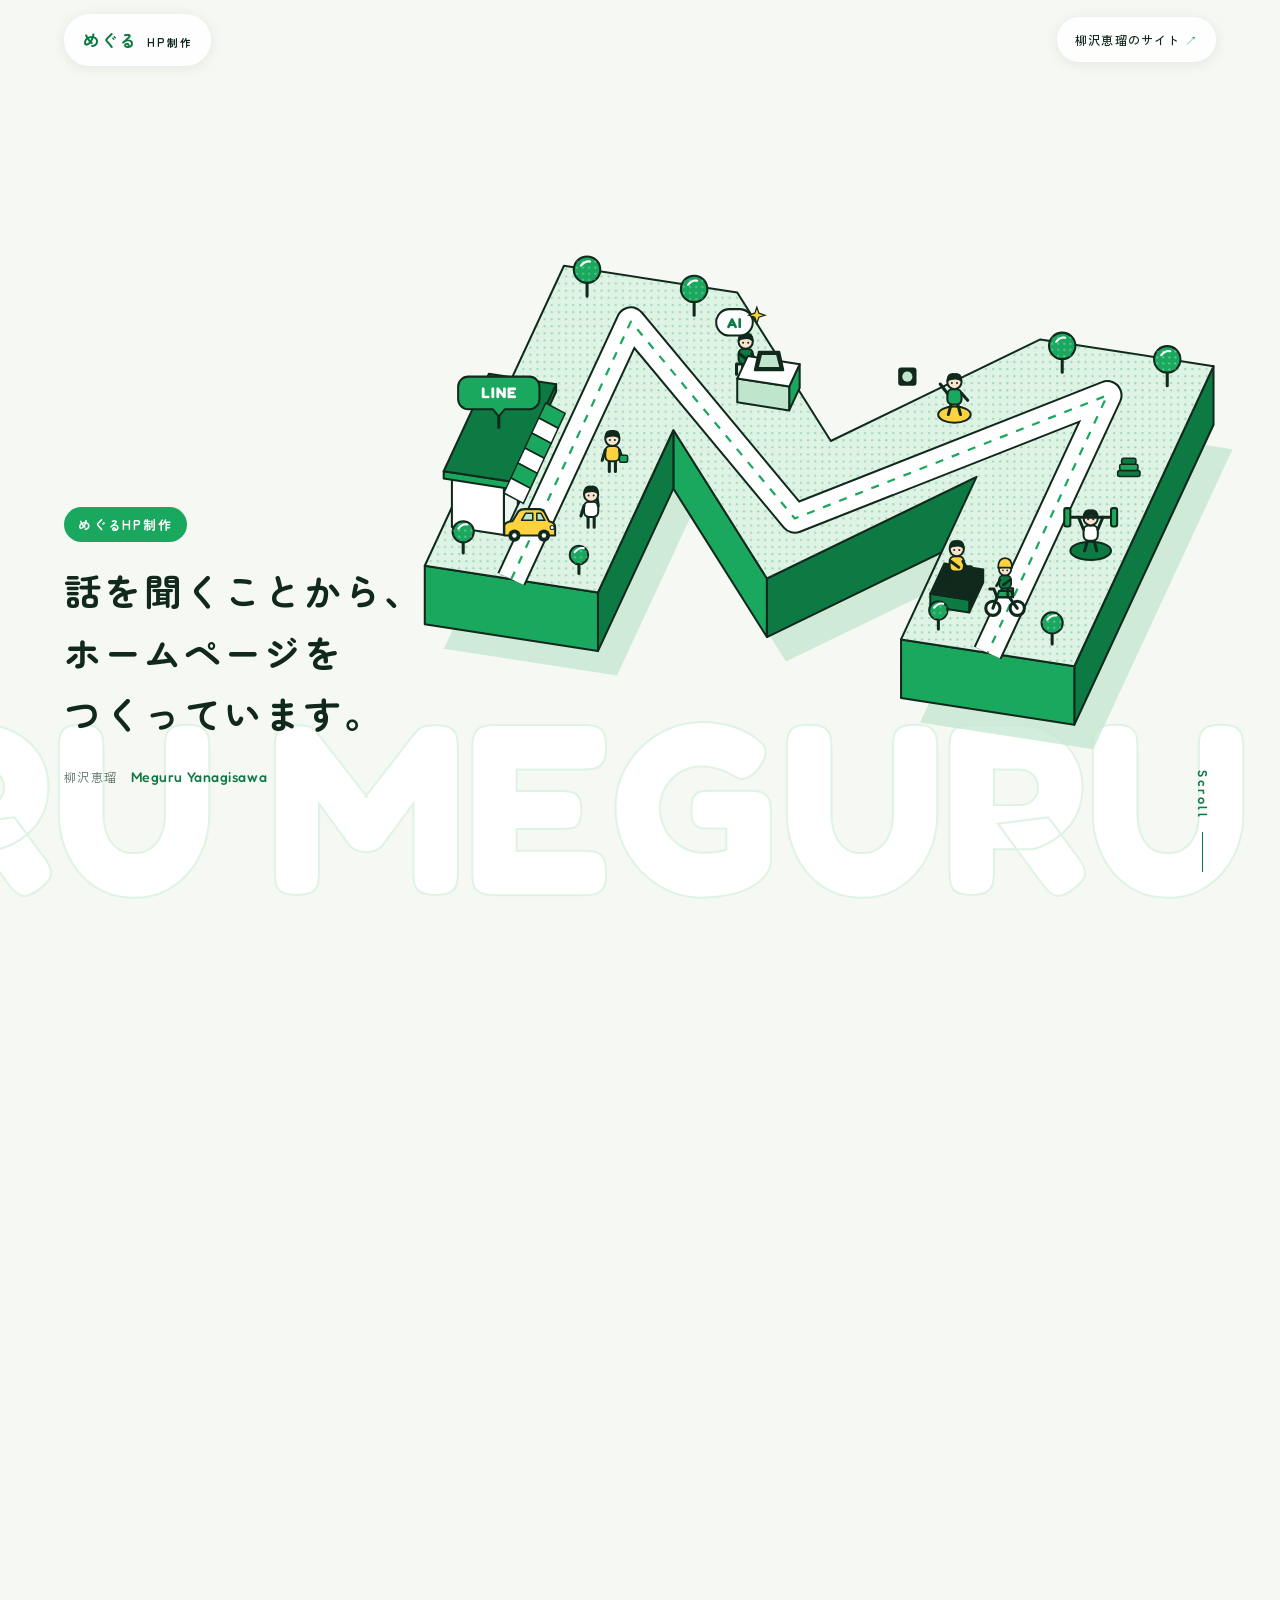
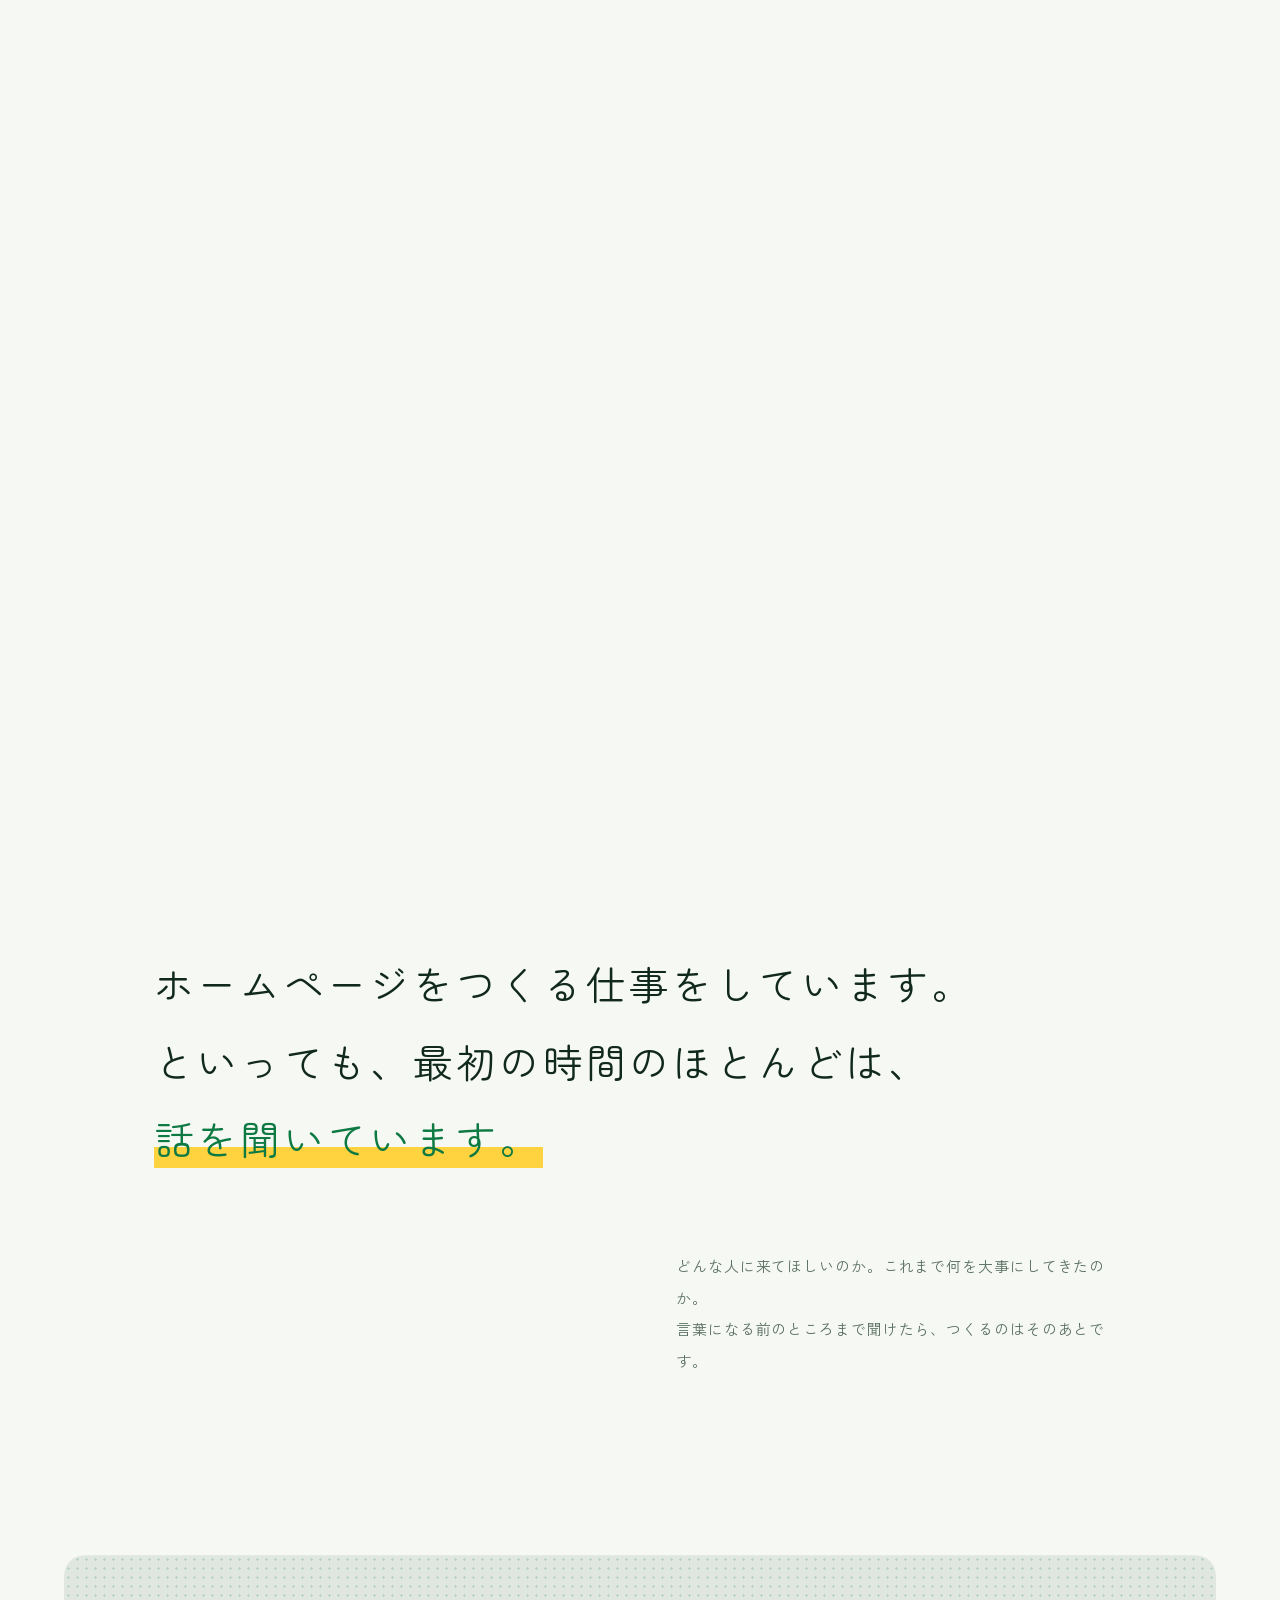
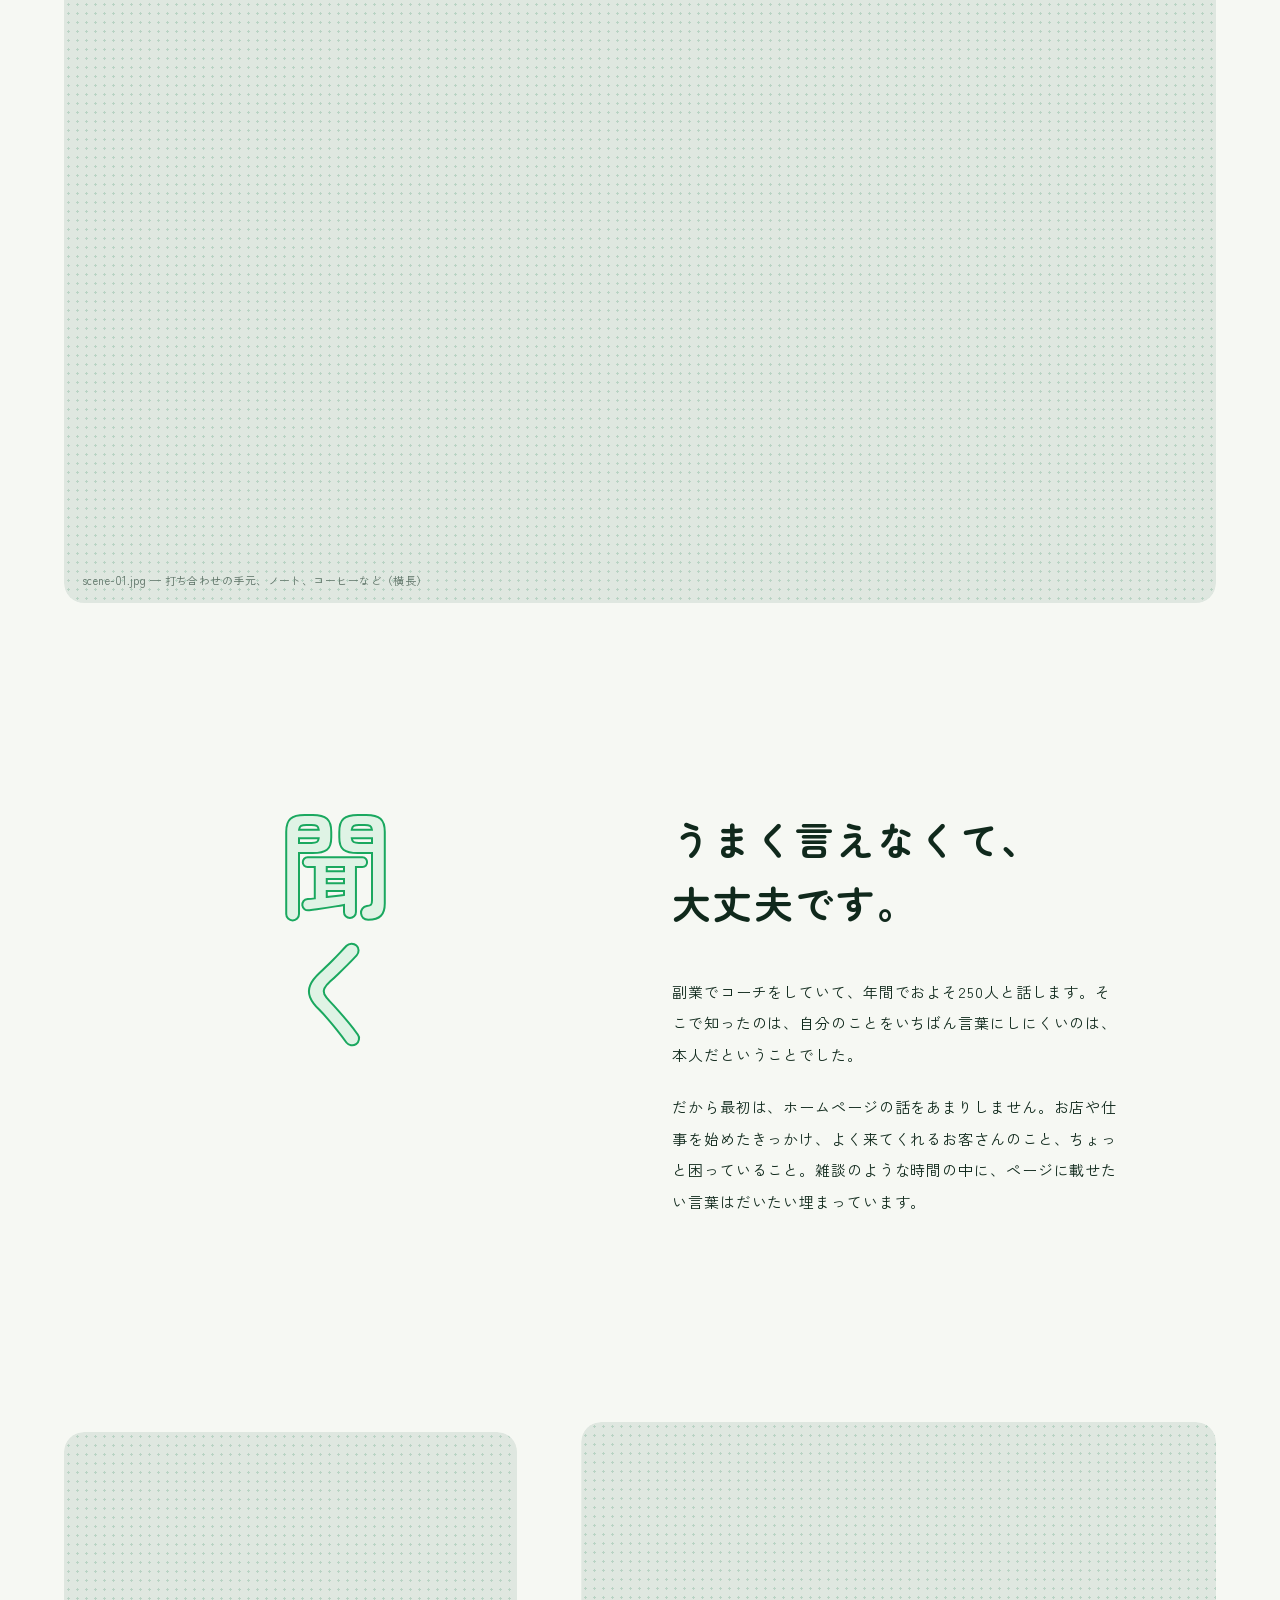
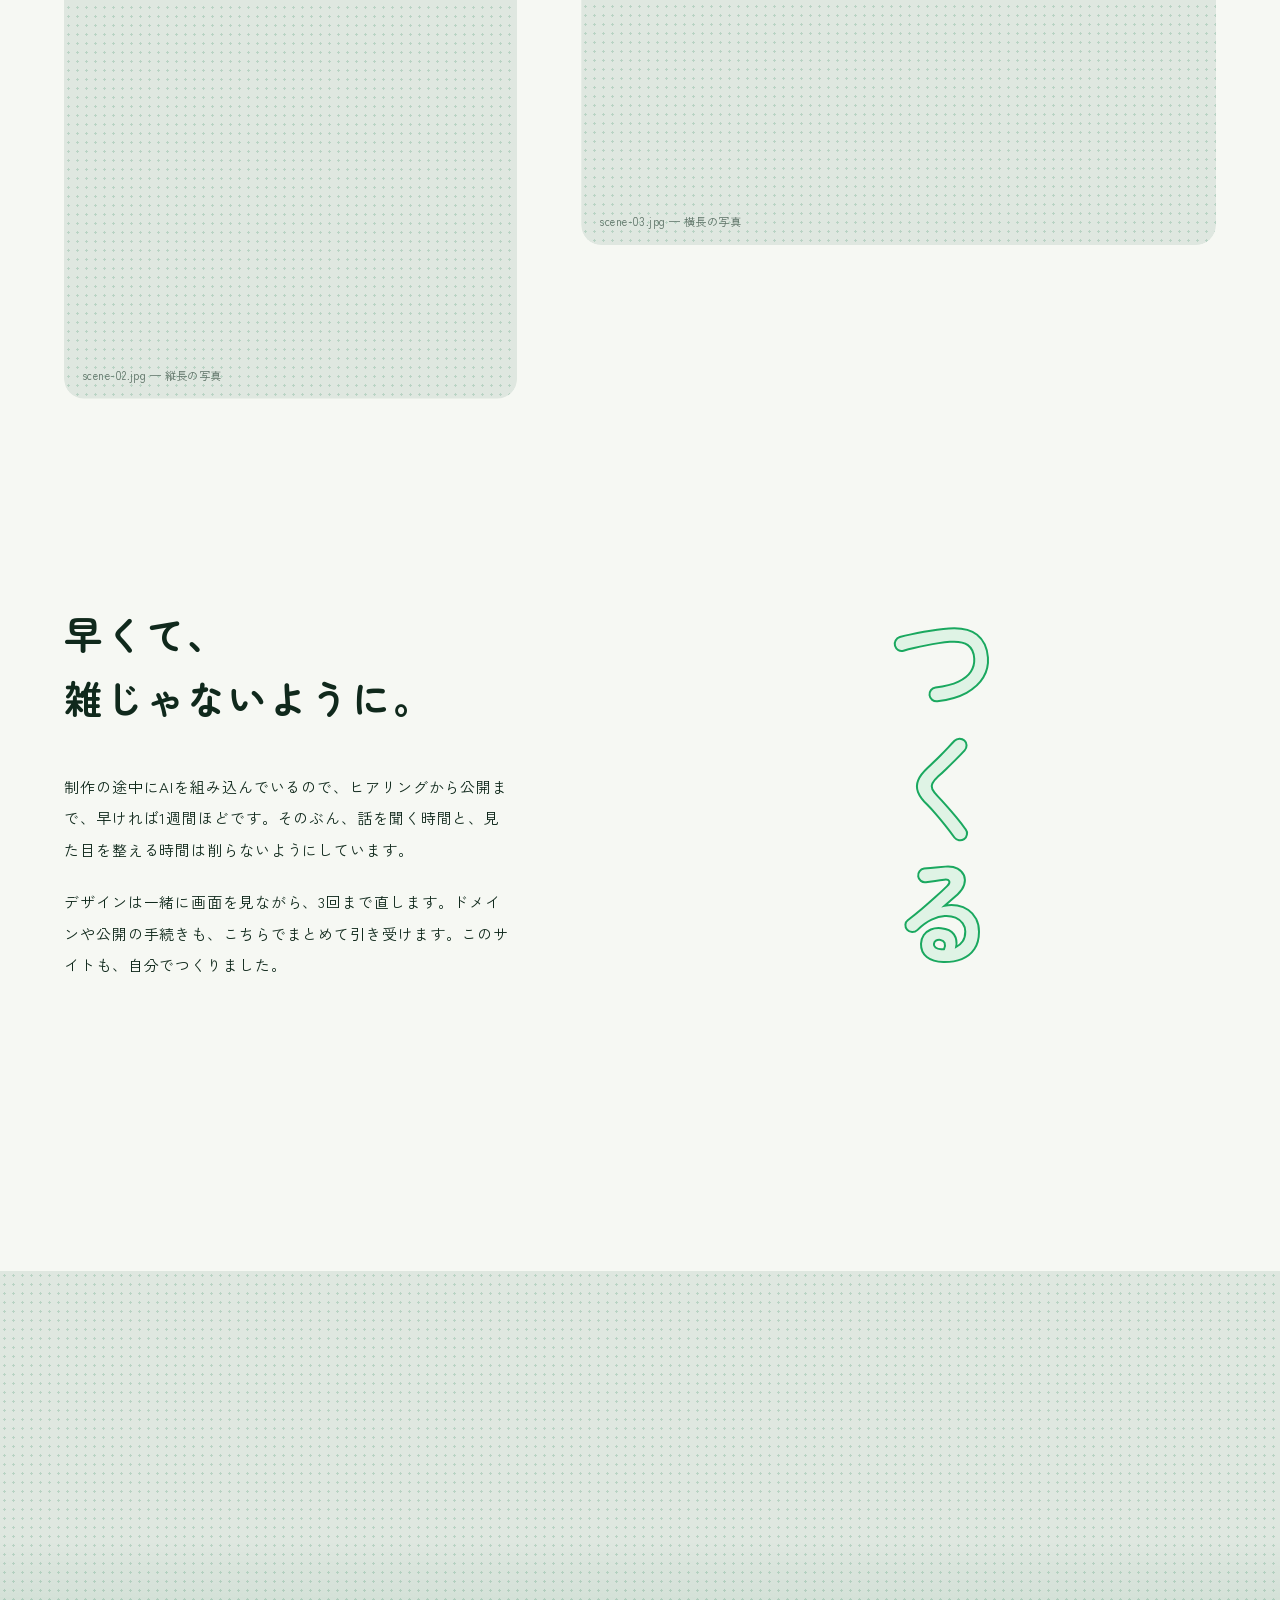
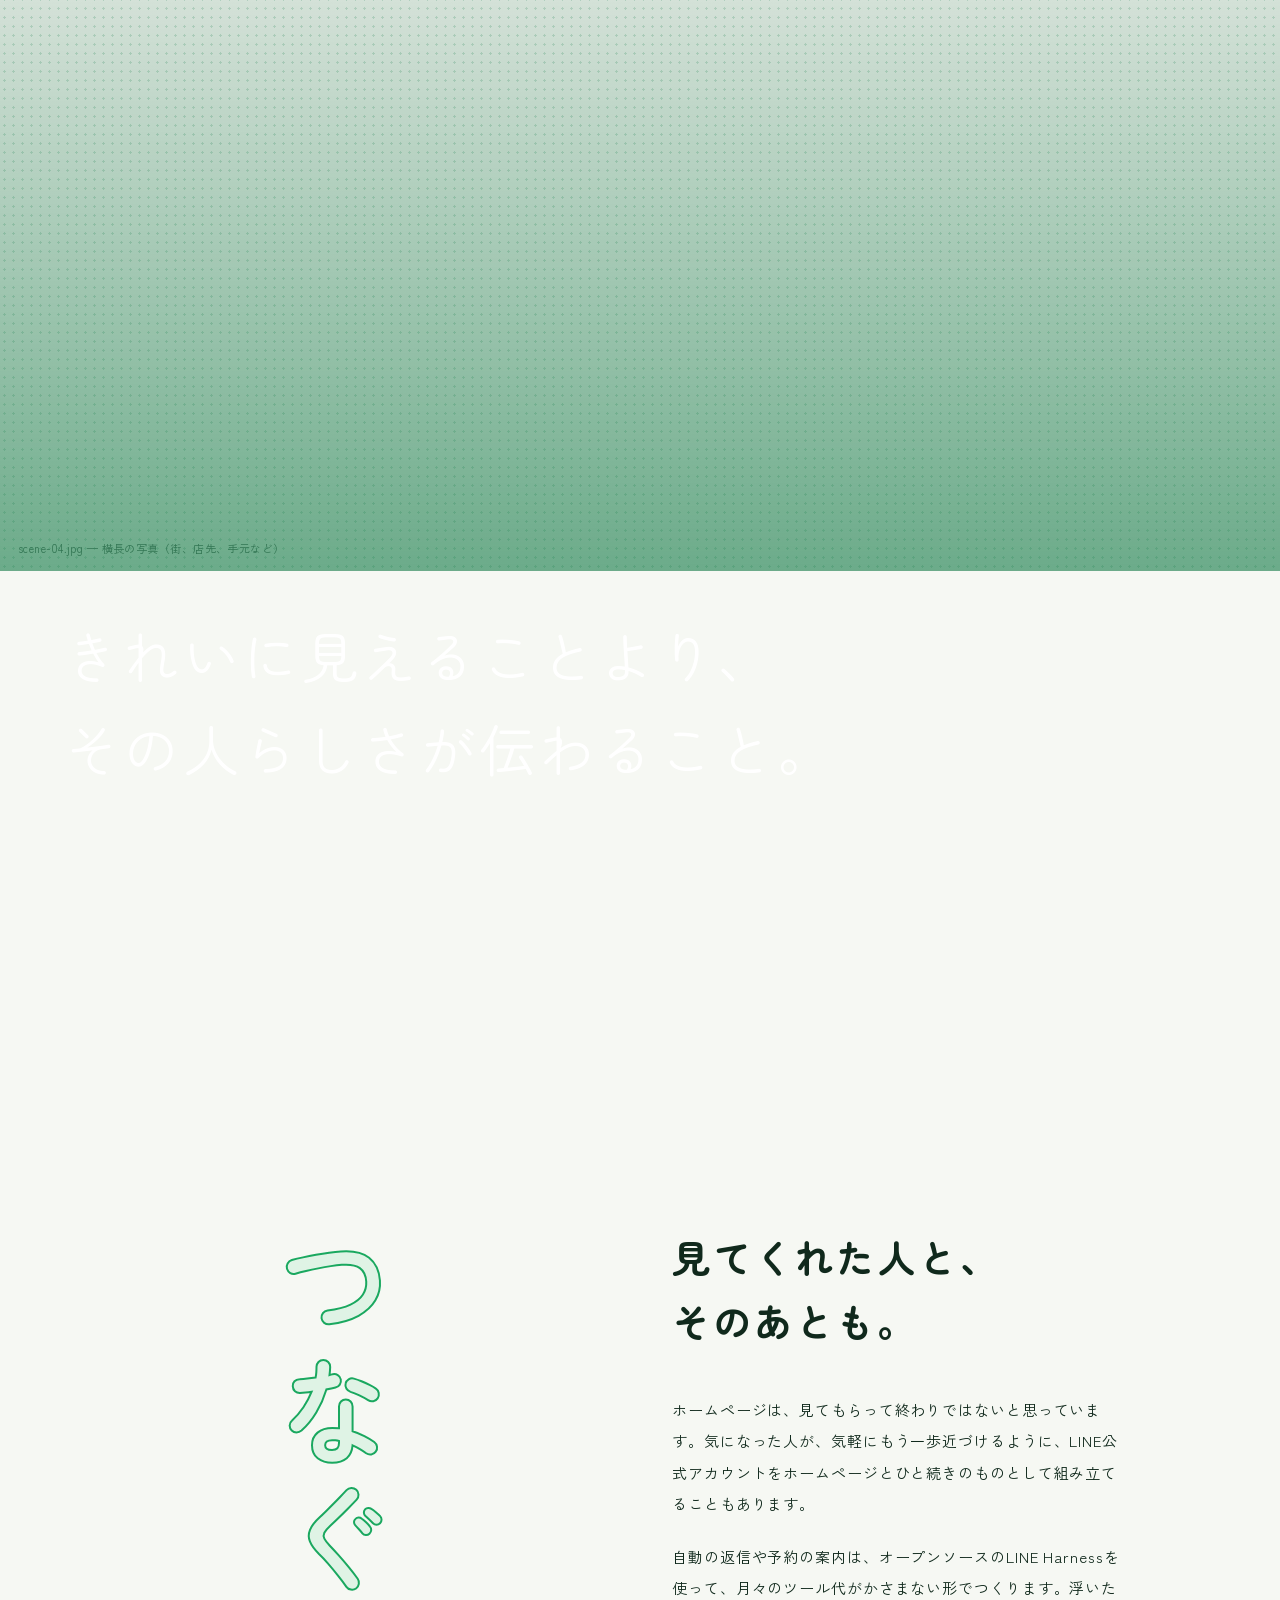
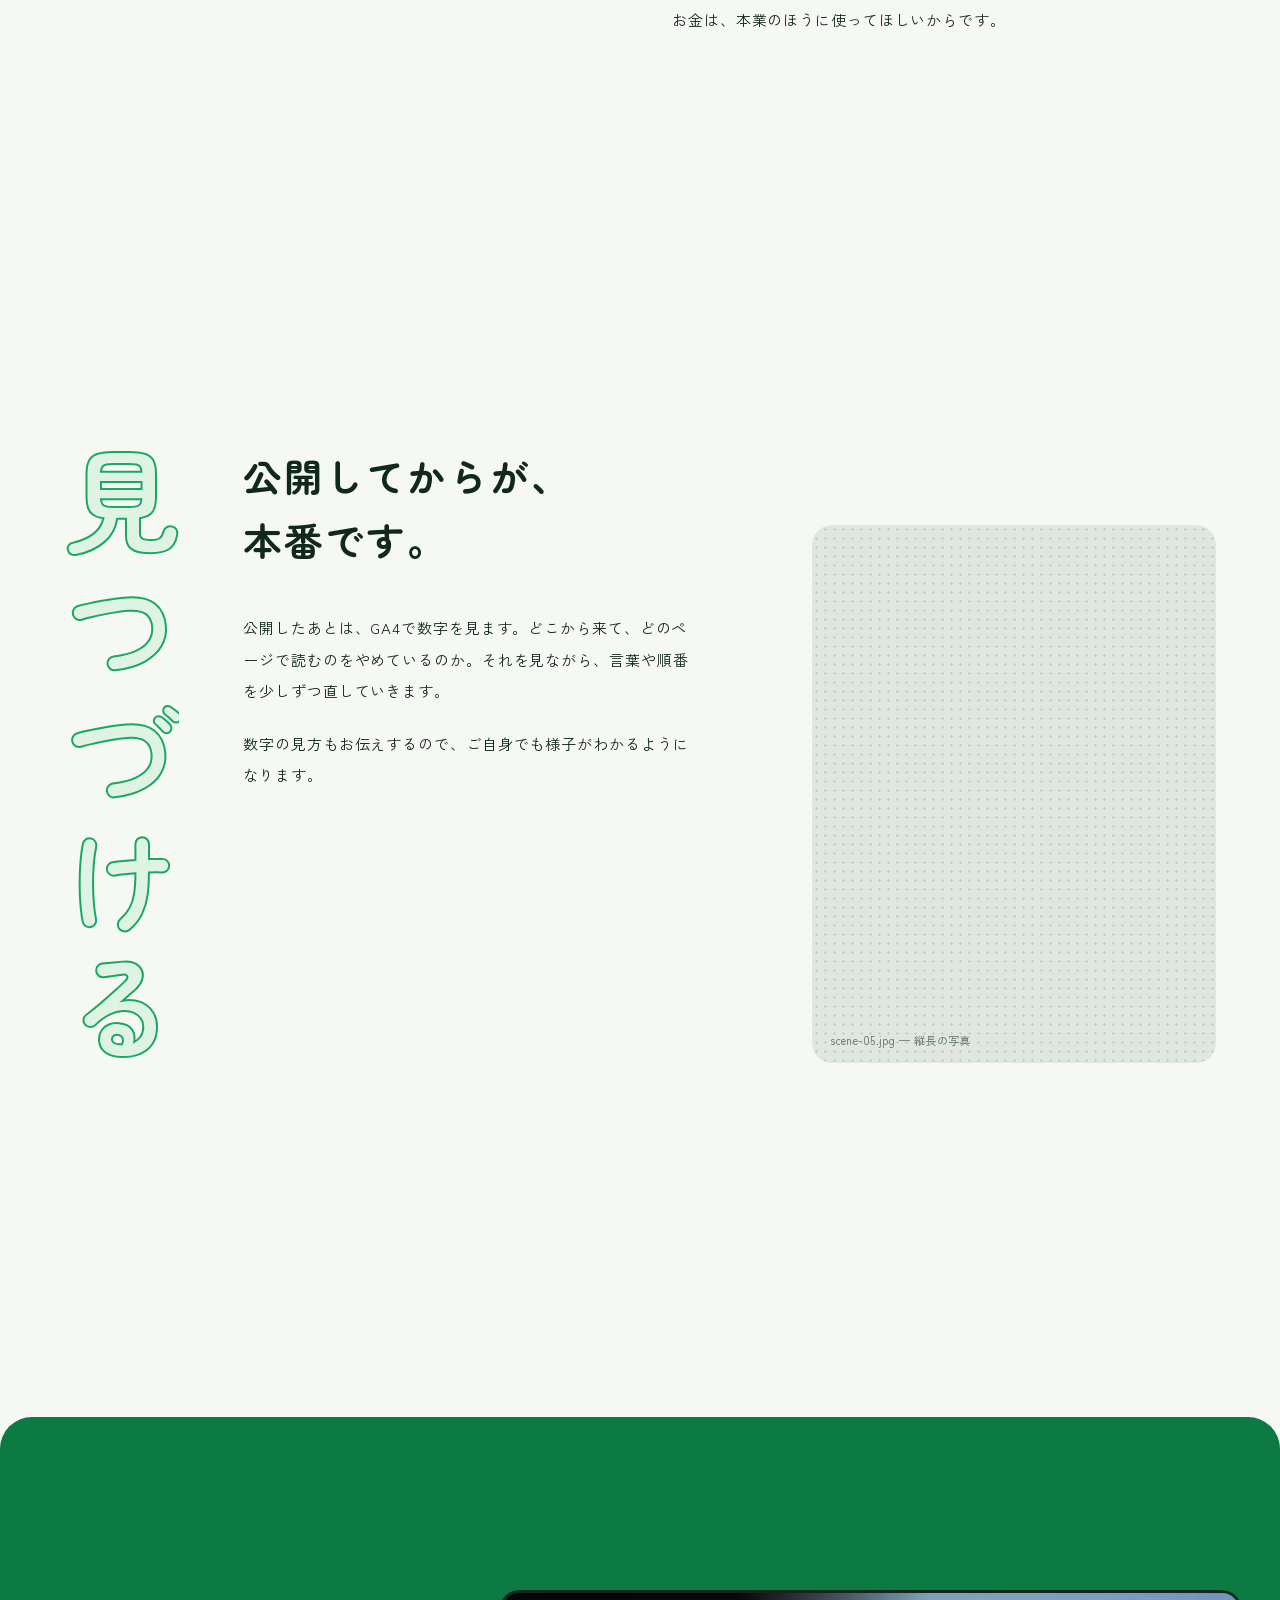
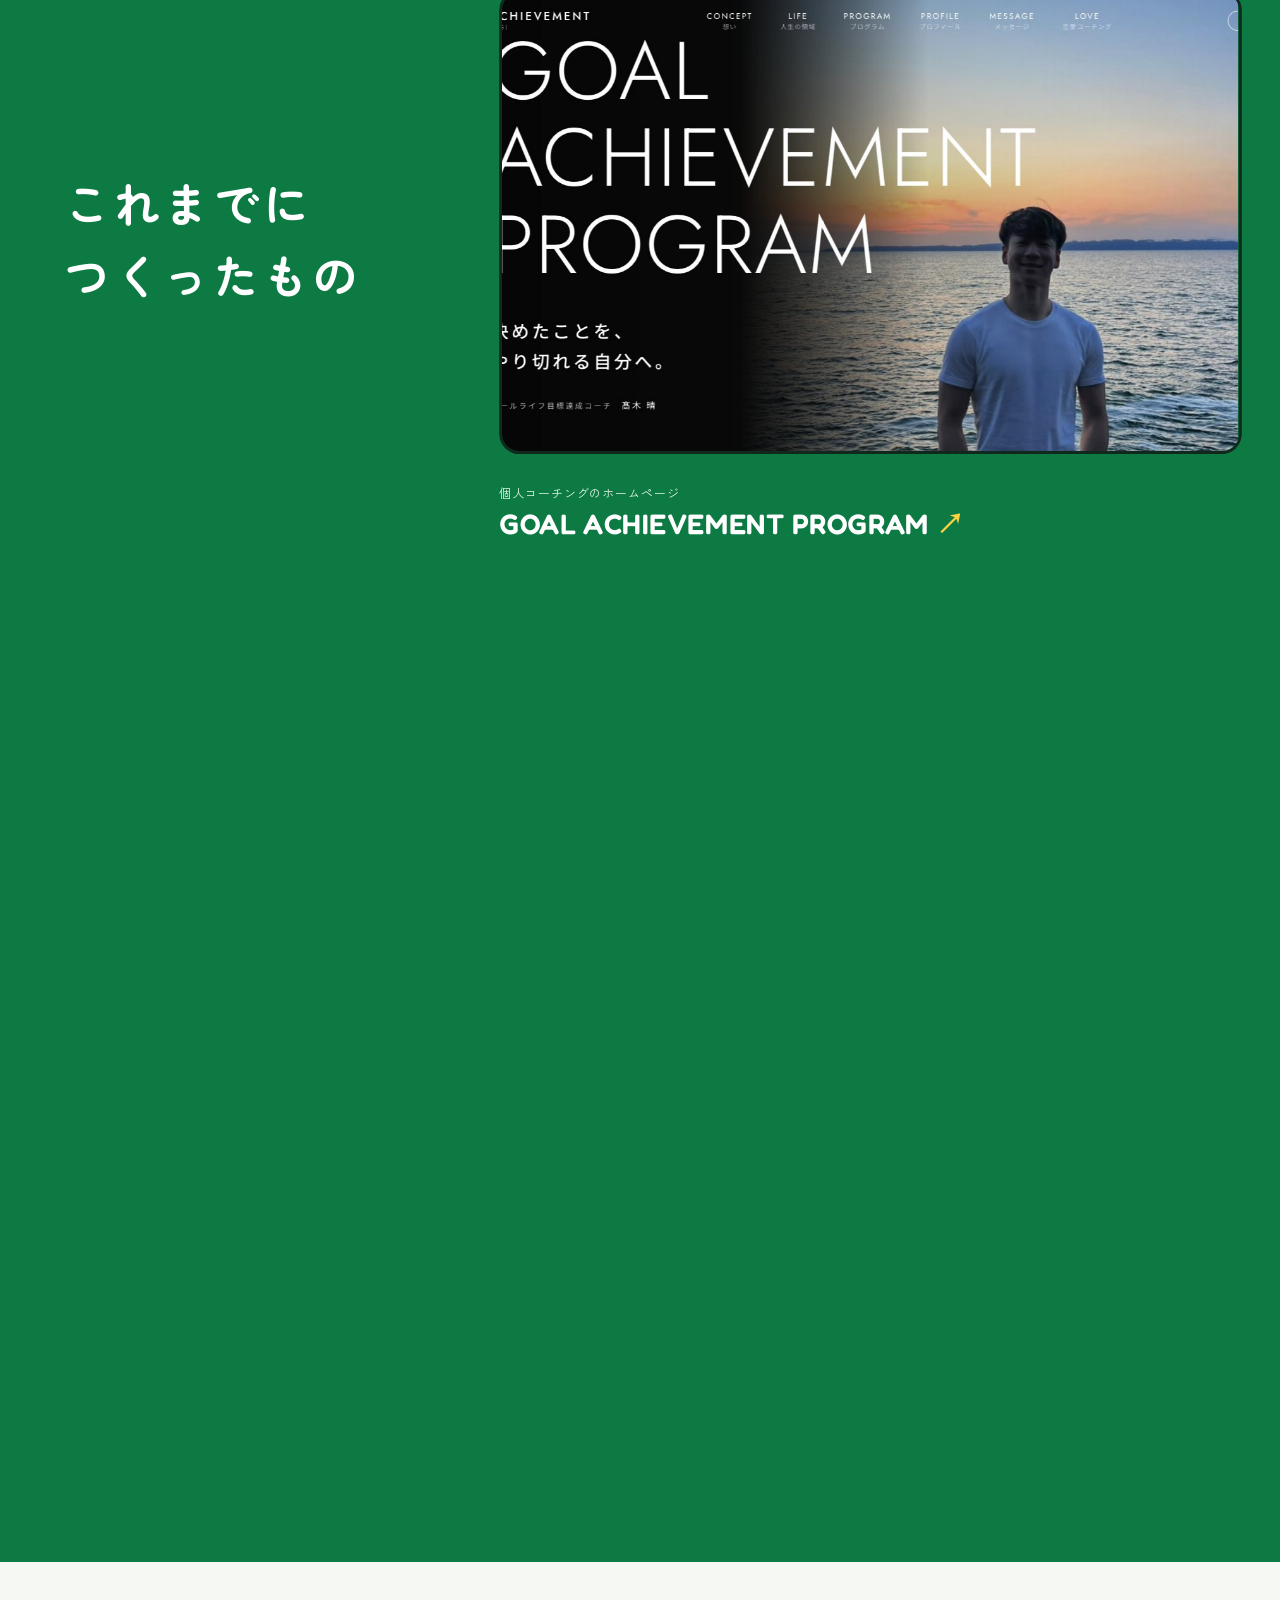
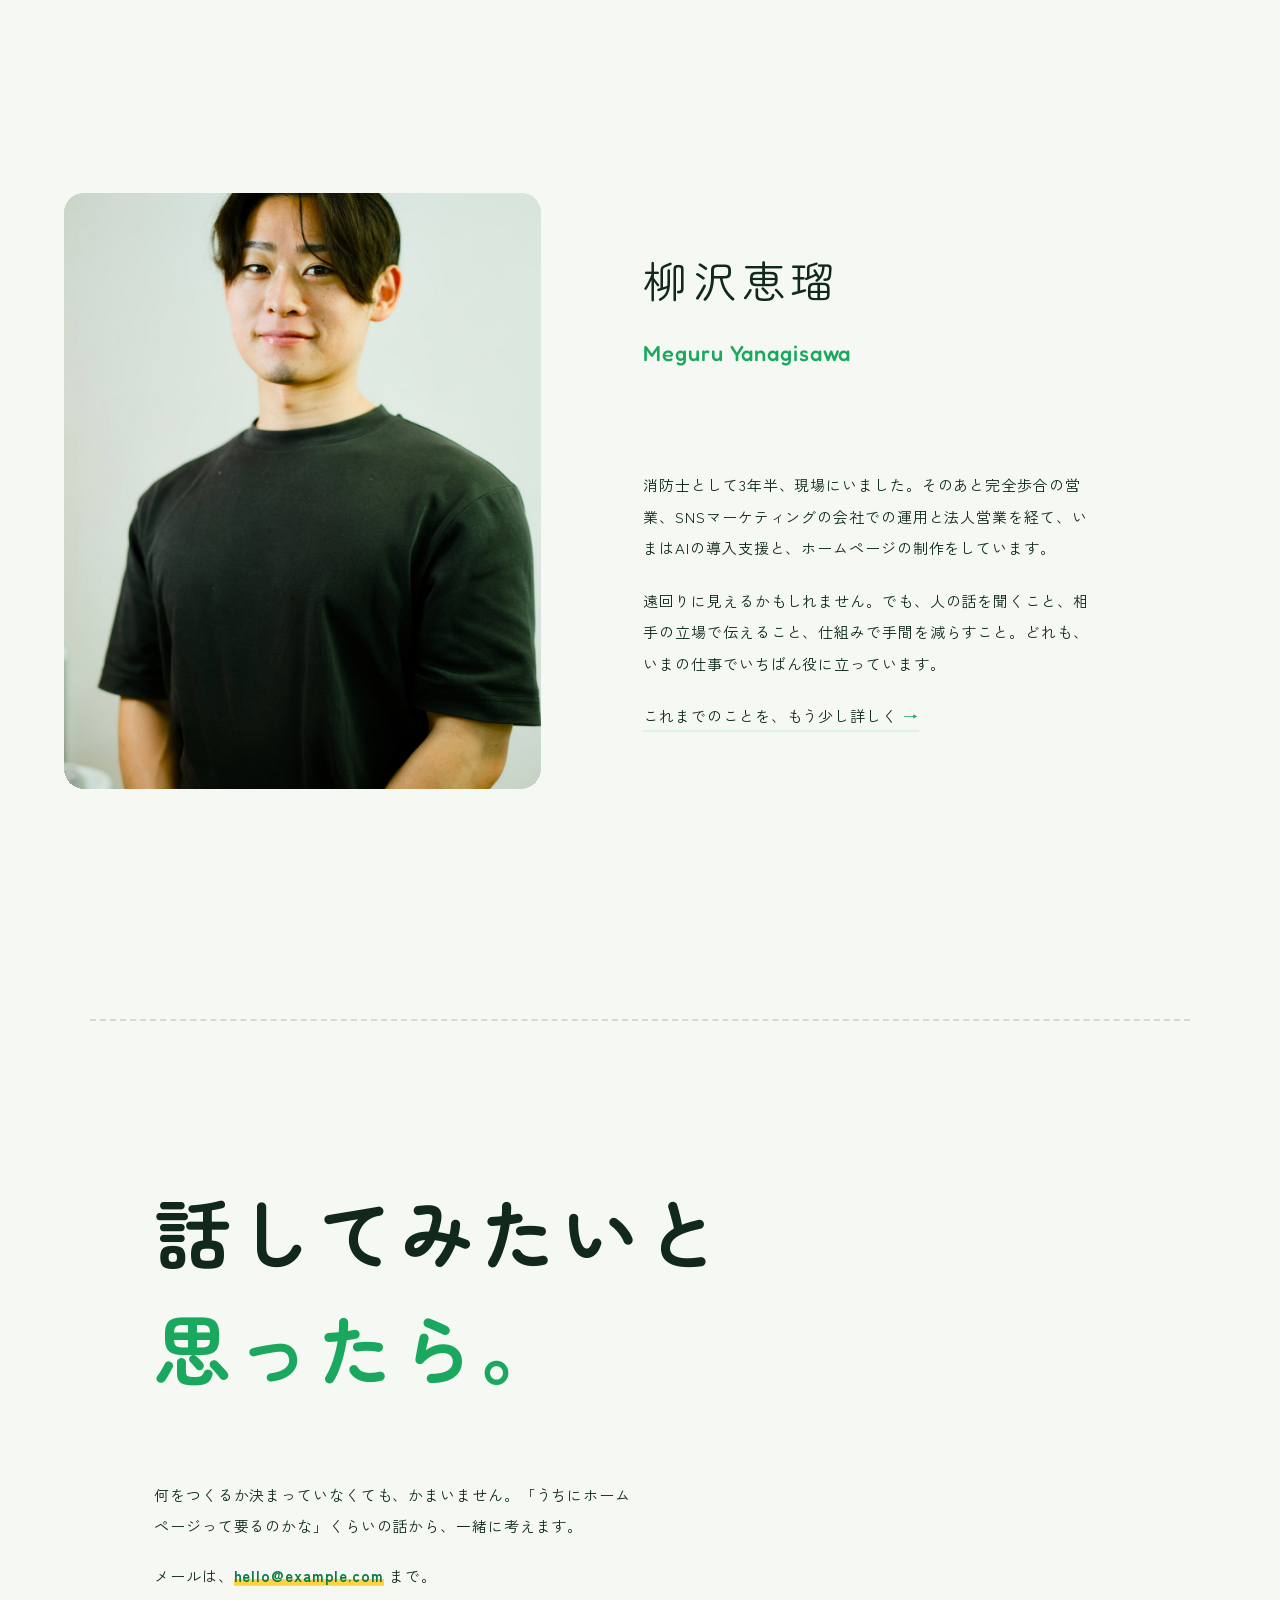
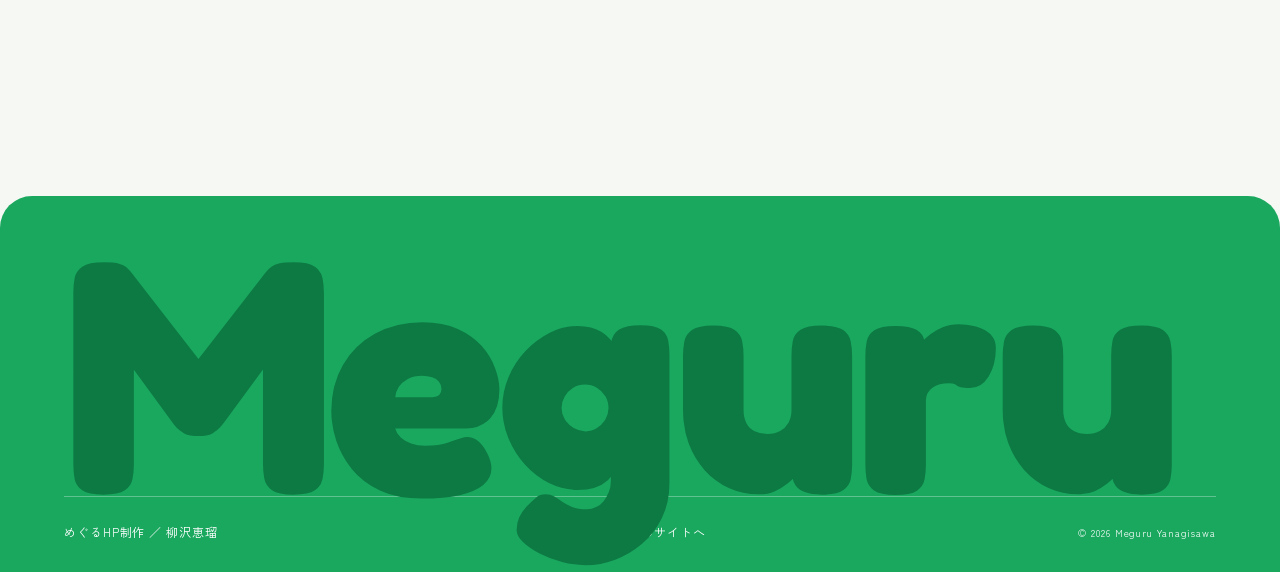
==== hp/index.html @ 16d721c5 "めぐるHP制作：Mを正面から読める向きに、パーツが降ってくる演出と勢いで速くなるMEGURUの流れる文字 Co-Authored-By: Claude Opus 5.5 <noreply@anthro" ====
<!doctype html>
<html lang="ja">
<head>
  <meta charset="utf-8">
  <meta name="viewport" content="width=device-width, initial-scale=1">
  <title>めぐるHP制作 | 柳沢恵瑠</title>
  <meta name="description" content="柳沢恵瑠がひとりで請けているホームページ制作。話を聞くところから、LINEとのつながり、公開後の見直しまで。">
  <meta property="og:title" content="めぐるHP制作 | 柳沢恵瑠">
  <meta property="og:description" content="話を聞くところから、ホームページをつくっています。">
  <meta property="og:type" content="website">
  <meta property="og:image" content="images/ogp.jpg">
  <meta name="theme-color" content="#0d7a43">
  <link rel="icon" href="../favicon.svg" type="image/svg+xml">
  <link rel="preconnect" href="https://fonts.googleapis.com">
  <link rel="preconnect" href="https://fonts.gstatic.com" crossorigin>
  <link href="https://fonts.googleapis.com/css2?family=Fredoka:wght@500;600;700&family=Zen+Kaku+Gothic+New:wght@400;500;700&family=Zen+Maru+Gothic:wght@500;700&display=swap" rel="stylesheet">
  <link rel="stylesheet" href="style.css?v=20261013">
  <script>
    document.documentElement.classList.add("js");
    // 写真がまだ無いときは、仮の写真（data-fallback）→ それも無ければ枠だけ残す
    function ph(img) {
      var fb = img.getAttribute("data-fallback");
      if (fb) { img.removeAttribute("data-fallback"); img.src = fb; } else { img.remove(); }
    }
  </script>
</head>
<body>

  <!-- オープニング -->
  <div class="opening" aria-hidden="true">
    <p class="opening__m"><span>M</span></p>
    <p class="opening__word">
      <span class="mask"><span>め</span></span><span class="mask"><span>ぐ</span></span><span class="mask"><span>る</span></span>
    </p>
    <p class="opening__sub"><span class="mask"><span>HP制作</span></span></p>
  </div>

  <header class="header">
    <a class="header__logo" href="./">めぐる<small>HP制作</small></a>
    <a class="header__link" href="../">柳沢恵瑠のサイト</a>
  </header>
  <div class="progress" aria-hidden="true"><span></span></div>

  <main>

    <!-- ファーストビュー：Mの島。スクロールで車とバイクが進む -->
    <section class="hero" data-intro data-hero>
      <div class="hero__sticky">
        <p class="hero__bg" aria-hidden="true"><span>MEGURU&nbsp;MEGURU&nbsp;MEGURU&nbsp;MEGURU&nbsp;</span></p>
        <div class="hero__scene" data-scene></div>
        <div class="hero__copy">
          <p class="hero__label"><span class="mask"><span>めぐるHP制作</span></span></p>
          <h1 class="hero__title">
            <span class="mask"><span>話を聞くことから、</span></span>
            <span class="mask"><span>ホームページを</span></span>
            <span class="mask"><span>つくっています。</span></span>
          </h1>
          <p class="hero__name"><span class="mask"><span>柳沢恵瑠 <i>Meguru Yanagisawa</i></span></span></p>
        </div>
        <p class="hero__scroll" aria-hidden="true">Scroll</p>
      </div>
    </section>

    <!-- はじめに -->
    <section class="intro">
      <p class="intro__text" data-reveal>
        <span class="mask"><span>ホームページをつくる仕事をしています。</span></span>
        <span class="mask"><span>といっても、最初の時間のほとんどは、</span></span>
        <span class="mask"><span>話を聞いています。</span></span>
      </p>
      <p class="intro__sub" data-reveal="up">どんな人に来てほしいのか。これまで何を大事にしてきたのか。<br>言葉になる前のところまで聞けたら、つくるのはそのあとです。</p>
    </section>

    <!-- 大きな写真 -->
    <figure class="wide frame" data-reveal="clip" data-label="scene-01.jpg — 打ち合わせの手元、ノート、コーヒーなど（横長）">
      <div class="frame__in" data-parallax="0.18">
        <img src="images/scene-01.jpg" alt="" onerror="ph(this)">
      </div>
    </figure>

    <!-- 聞く -->
    <article class="chapter">
      <p class="chapter__word" data-reveal><span class="mask"><span>聞く</span></span></p>
      <div class="chapter__body">
        <h2 class="chapter__title" data-reveal>
          <span class="mask"><span>うまく言えなくて、</span></span>
          <span class="mask"><span>大丈夫です。</span></span>
        </h2>
        <p data-reveal="up">副業でコーチをしていて、年間でおよそ250人と話します。そこで知ったのは、自分のことをいちばん言葉にしにくいのは、本人だということでした。</p>
        <p data-reveal="up">だから最初は、ホームページの話をあまりしません。お店や仕事を始めたきっかけ、よく来てくれるお客さんのこと、ちょっと困っていること。雑談のような時間の中に、ページに載せたい言葉はだいたい埋まっています。</p>
      </div>
    </article>

    <div class="pair">
      <figure class="pair__a frame" data-reveal="clip" data-label="scene-02.jpg — 縦長の写真">
        <div class="frame__in" data-parallax="0.1">
          <img src="images/scene-02.jpg" alt="" onerror="ph(this)">
        </div>
      </figure>
      <figure class="pair__b frame" data-reveal="clip-side" data-label="scene-03.jpg — 横長の写真">
        <div class="frame__in" data-parallax="-0.08">
          <img src="images/scene-03.jpg" alt="" onerror="ph(this)">
        </div>
      </figure>
    </div>

    <!-- つくる -->
    <article class="chapter chapter--rev">
      <p class="chapter__word" data-reveal><span class="mask"><span>つくる</span></span></p>
      <div class="chapter__body">
        <h2 class="chapter__title" data-reveal>
          <span class="mask"><span>早くて、</span></span>
          <span class="mask"><span>雑じゃないように。</span></span>
        </h2>
        <p data-reveal="up">制作の途中にAIを組み込んでいるので、ヒアリングから公開まで、早ければ1週間ほどです。そのぶん、話を聞く時間と、見た目を整える時間は削らないようにしています。</p>
        <p data-reveal="up">デザインは一緒に画面を見ながら、3回まで直します。ドメインや公開の手続きも、こちらでまとめて引き受けます。このサイトも、自分でつくりました。</p>
      </div>
    </article>

    <!-- 写真の上を言葉が通り過ぎる -->
    <section class="band">
      <figure class="band__photo frame" data-label="scene-04.jpg — 横長の写真（街、店先、手元など）">
        <div class="frame__in" data-parallax="0.25">
          <img src="images/scene-04.jpg" alt="" onerror="ph(this)">
        </div>
      </figure>
      <p class="band__text" data-reveal>
        <span class="mask"><span>きれいに見えることより、</span></span>
        <span class="mask"><span>その人らしさが伝わること。</span></span>
      </p>
    </section>

    <!-- つなぐ -->
    <article class="chapter">
      <p class="chapter__word" data-reveal><span class="mask"><span>つなぐ</span></span></p>
      <div class="chapter__body">
        <h2 class="chapter__title" data-reveal>
          <span class="mask"><span>見てくれた人と、</span></span>
          <span class="mask"><span>そのあとも。</span></span>
        </h2>
        <p data-reveal="up">ホームページは、見てもらって終わりではないと思っています。気になった人が、気軽にもう一歩近づけるように、LINE公式アカウントをホームページとひと続きのものとして組み立てることもあります。</p>
        <p data-reveal="up">自動の返信や予約の案内は、オープンソースのLINE Harnessを使って、月々のツール代がかさまない形でつくります。浮いたお金は、本業のほうに使ってほしいからです。</p>
      </div>
    </article>

    <!-- 見つづける -->
    <article class="chapter chapter--rev chapter--photo">
      <p class="chapter__word" data-reveal><span class="mask"><span>見つづける</span></span></p>
      <div class="chapter__body">
        <h2 class="chapter__title" data-reveal>
          <span class="mask"><span>公開してからが、</span></span>
          <span class="mask"><span>本番です。</span></span>
        </h2>
        <p data-reveal="up">公開したあとは、GA4で数字を見ます。どこから来て、どのページで読むのをやめているのか。それを見ながら、言葉や順番を少しずつ直していきます。</p>
        <p data-reveal="up">数字の見方もお伝えするので、ご自身でも様子がわかるようになります。</p>
      </div>
      <figure class="chapter__photo frame" data-reveal="clip" data-label="scene-05.jpg — 縦長の写真">
        <div class="frame__in" data-parallax="0.1">
          <img src="images/scene-05.jpg" alt="" onerror="ph(this)">
        </div>
      </figure>
    </article>

    <!-- つくったもの：PCでは縦スクロールで横に流れる -->
    <section class="works" data-pin>
      <div class="works__sticky">
        <div class="works__track">
          <div class="works__head">
            <h2 class="works__title" data-reveal>
              <span class="mask"><span>これまでに</span></span>
              <span class="mask"><span>つくったもの</span></span>
            </h2>
            <p data-reveal="up">画像を押すと、実際のサイトが開きます。</p>
          </div>

          <a class="work" href="https://haltakagi.com/" target="_blank" rel="noopener">
            <figure class="work__thumb frame" data-reveal="clip" data-label="works/site-01.jpg">
              <div class="frame__in">
                <img src="../images/works/site-01.jpg" alt="GOAL ACHIEVEMENT PROGRAM のトップページ" onerror="ph(this)">
              </div>
            </figure>
            <p class="work__meta">個人コーチングのホームページ</p>
            <h3 class="work__name">GOAL ACHIEVEMENT PROGRAM <i aria-hidden="true">↗</i></h3>
          </a>

          <a class="work" href="https://harbor-shisha.com/" target="_blank" rel="noopener">
            <figure class="work__thumb frame" data-reveal="clip" data-label="works/site-02.jpg">
              <div class="frame__in">
                <img src="../images/works/site-02.jpg" alt="HARBOR cafe &amp; shisha bar のトップページ" onerror="ph(this)">
              </div>
            </figure>
            <p class="work__meta">シーシャカフェ＆バーのLINE公式アカウント運用</p>
            <h3 class="work__name">HARBOR cafe &amp; shisha bar <i aria-hidden="true">↗</i></h3>
          </a>
        </div>
      </div>
    </section>

    <!-- わたしのこと -->
    <section class="me">
      <figure class="me__photo frame" data-reveal="clip" data-label="me.jpg — 人柄が伝わる写真（縦長）">
        <div class="frame__in" data-parallax="0.08">
          <img src="images/me.jpg" data-fallback="../images/about.jpg" alt="柳沢恵瑠" onerror="ph(this)">
        </div>
      </figure>
      <div class="me__body">
        <p class="me__name" data-reveal>
          <span class="mask"><span>柳沢恵瑠</span></span>
          <span class="mask"><span><i>Meguru Yanagisawa</i></span></span>
        </p>
        <p data-reveal="up">はじめまして、柳沢恵瑠（やなぎさわ めぐる）です。</p>
        <p data-reveal="up">消防士として3年半、現場にいました。そのあと完全歩合の営業、SNSマーケティングの会社での運用と法人営業を経て、いまはAIの導入支援と、ホームページの制作をしています。</p>
        <p data-reveal="up">遠回りに見えるかもしれません。でも、人の話を聞くこと、相手の立場で伝えること、仕組みで手間を減らすこと。どれも、いまの仕事でいちばん役に立っています。</p>
        <p class="me__more" data-reveal="up"><a href="../history.html">これまでのことを、もう少し詳しく <i aria-hidden="true">→</i></a></p>
      </div>
    </section>

    <!-- おわりに -->
    <section class="close">
      <h2 class="close__title" data-reveal>
        <span class="mask"><span>話してみたいと</span></span>
        <span class="mask"><span>思ったら。</span></span>
      </h2>
      <p data-reveal="up">何をつくるか決まっていなくても、かまいません。「うちにホームページって要るのかな」くらいの話から、一緒に考えます。</p>
      <p data-reveal="up">メールは、<a class="close__mail" href="mailto:hello@example.com">hello@example.com</a> まで。</p>
    </section>

  </main>

  <footer class="footer">
    <p class="footer__big" aria-hidden="true">Meguru</p>
    <div class="footer__row">
      <p>めぐるHP制作 ／ 柳沢恵瑠</p>
      <a href="../">柳沢恵瑠のサイトへ</a>
      <p><small>&copy; 2026 Meguru Yanagisawa</small></p>
    </div>
  </footer>

  <script src="scene.js?v=20261013"></script>
  <script src="main.js?v=20261013"></script>
</body>
</html>
---- hp/style.css ----
/* ==========================================================
   めぐるHP制作 — style
   色は「白・墨（深い緑）・緑」の3つと、差し色の黄色だけ。
   ========================================================== */
:root {
  --paper: #f6f8f3;
  --ink: #10291c;
  --mute: #5b7064;
  --line: rgba(16, 41, 28, .14);
  --green: #1aa85f;
  --deep: #0d7a43;
  --pale: #dff3e5;
  --pop: #ffd23f;
  --tone: #dfe7e0;

  --round: "Zen Maru Gothic", "Hiragino Maru Gothic ProN", "Yu Gothic", sans-serif;
  --gothic: "Zen Kaku Gothic New", "Hiragino Sans", "Yu Gothic", sans-serif;
  --latin: "Fredoka", "Arial Rounded MT Bold", sans-serif;

  --ease: cubic-bezier(.19, 1, .22, 1);
  --pop-ease: cubic-bezier(.34, 1.56, .64, 1);
  --gut: clamp(20px, 5vw, 72px);
}

*, *::before, *::after { box-sizing: border-box; }
html { -webkit-text-size-adjust: 100%; }
body {
  margin: 0;
  background: var(--paper);
  color: var(--ink);
  font-family: var(--gothic);
  font-size: 15px;
  line-height: 2.1;
  letter-spacing: .06em;
  font-feature-settings: "palt";
  -webkit-font-smoothing: antialiased;
  overflow-x: clip;
}
img { display: block; max-width: 100%; }
a { color: inherit; text-decoration: none; }
p { margin: 0; }
h1, h2, h3 { margin: 0; font-weight: 700; }
figure { margin: 0; }
i { font-style: normal; }
::selection { background: var(--green); color: #fff; }

/* ---------- 共通：マスク表示 ---------- */
.mask { display: block; overflow: hidden; padding-bottom: .06em; }
.mask > span {
  display: inline-block;
  transition: transform 1.2s var(--ease) calc(var(--i, 0) * .09s + var(--d, 0s));
}
.js .mask > span { transform: translateY(110%); }
.js .is-in .mask > span { transform: none; }

/* ---------- 共通：下からふわっと ---------- */
.js [data-reveal="up"] {
  opacity: 0;
  transform: translateY(24px);
  transition: opacity 1.1s var(--ease) calc(var(--i, 0) * .1s), transform 1.1s var(--ease) calc(var(--i, 0) * .1s);
}
.js [data-reveal="up"].is-in { opacity: 1; transform: none; }

/* ---------- 共通：写真の枠 ---------- */
/* 写真が無いときは、枠の色とファイル名が見える */
.frame {
  position: relative;
  overflow: hidden;
  border-radius: 20px;
  background: var(--tone) radial-gradient(rgba(13, 122, 67, .18) 1.2px, transparent 1.4px) 0 0 / 9px 9px;
}
.frame::before {
  content: attr(data-label);
  position: absolute;
  inset: auto 0 0 0;
  padding: 14px 18px;
  font-size: 11px;
  line-height: 1.6;
  letter-spacing: .04em;
  color: var(--mute);
}
.frame__in {
  position: absolute;
  inset: -12% 0;
  will-change: transform;
}
.frame__in img {
  width: 100%;
  height: 100%;
  object-fit: cover;
  transition: transform 1.8s var(--ease);
}

/* 写真のクリップ表示：下から開く／横から開く */
.js [data-reveal^="clip"] {
  clip-path: inset(100% 0 0 0 round 20px);
  transition: clip-path 1.5s var(--ease);
}
.js [data-reveal="clip-side"] { clip-path: inset(0 0 0 100% round 20px); }
.js [data-reveal^="clip"] img { transform: scale(1.25); }
.js [data-reveal^="clip"].is-in { clip-path: inset(0 0 0 0 round 20px); }
.js [data-reveal^="clip"].is-in img { transform: scale(1); }

/* 小見出しの前の緑のしるし（Mの形） */
.tag {
  display: inline-flex;
  align-items: center;
  gap: 10px;
  font-family: var(--latin);
  font-weight: 600;
  font-size: 14px;
  letter-spacing: .08em;
  color: var(--deep);
}
.tag::before {
  content: "";
  width: 14px; height: 11px;
  background: var(--green);
  clip-path: polygon(0 0, 28% 0, 50% 40%, 72% 0, 100% 0, 100% 100%, 72% 100%, 72% 45%, 50% 85%, 28% 45%, 28% 100%, 0 100%);
}

/* ==========================================================
   オープニング
   ========================================================== */
.opening {
  position: fixed;
  inset: 0;
  z-index: 100;
  display: grid;
  place-content: center;
  justify-items: center;
  gap: 6px;
  background: var(--green);
  color: #fff;
  transition: clip-path 1.1s cubic-bezier(.77, 0, .18, 1);
  clip-path: inset(0 0 0 0);
}
html:not(.js) .opening { display: none; }
.opening__m {
  font-family: var(--latin);
  font-weight: 700;
  font-size: clamp(120px, 22vw, 240px);
  line-height: 1;
}
.opening__m span {
  display: inline-block;
  transform: scale(0) rotate(-20deg);
  transition: transform .9s var(--pop-ease);
  text-shadow: 6px 6px 0 var(--deep);
}
.opening.is-in .opening__m span { transform: none; }
.opening__word {
  display: flex;
  font-family: var(--round);
  font-weight: 700;
  font-size: clamp(22px, 3vw, 32px);
  line-height: 1.3;
  letter-spacing: .3em;
  --d: .35s;
}
.opening__sub {
  font-size: 12px;
  letter-spacing: .5em;
  color: var(--pale);
  --d: .6s;
}
.opening.is-in .mask > span { transform: none; }
.opening.is-out .opening__m span { transform: scale(1.4) rotate(8deg); opacity: 0; transition: transform .6s var(--ease), opacity .4s; }
.opening.is-out .mask > span { transform: translateY(-110%); transition-duration: .7s; transition-delay: calc(var(--i, 0) * .04s); }
.opening.is-done { clip-path: inset(0 0 100% 0); }

/* ==========================================================
   ヘッダー・進み具合
   ========================================================== */
.header {
  position: fixed;
  top: 14px; left: var(--gut); right: var(--gut);
  z-index: 50;
  display: flex;
  justify-content: space-between;
  align-items: center;
  pointer-events: none;
}
.header a { pointer-events: auto; }
.header__logo {
  display: inline-flex;
  align-items: baseline;
  gap: .5em;
  padding: 8px 18px;
  border-radius: 999px;
  background: rgba(255, 255, 255, .85);
  backdrop-filter: blur(8px);
  -webkit-backdrop-filter: blur(8px);
  box-shadow: 0 2px 14px rgba(16, 41, 28, .08);
  font-family: var(--round);
  font-weight: 700;
  font-size: 17px;
  letter-spacing: .1em;
  color: var(--deep);
}
.header__logo small { font-size: 11px; letter-spacing: .2em; color: var(--ink); }
.header__link {
  padding: 10px 18px;
  border-radius: 999px;
  background: rgba(255, 255, 255, .85);
  backdrop-filter: blur(8px);
  -webkit-backdrop-filter: blur(8px);
  box-shadow: 0 2px 14px rgba(16, 41, 28, .08);
  font-size: 12px;
  font-weight: 500;
  letter-spacing: .1em;
}
.header__link::after { content: " ↗"; color: var(--green); }

.progress {
  position: fixed;
  top: 0; left: 0;
  z-index: 51;
  width: 100%;
  height: 3px;
}
.progress span {
  display: block;
  height: 100%;
  background: var(--green);
  transform-origin: left;
  transform: scaleX(0);
}

/* ==========================================================
   ファーストビュー（Mの島）
   ========================================================== */
.hero {
  position: relative;
  height: 260svh;
}
.hero__sticky {
  position: sticky;
  top: 0;
  height: 100svh;
  overflow: hidden;
}
.hero__bg {
  position: absolute;
  left: 0;
  bottom: -2vw;
  white-space: nowrap;
  font-family: var(--latin);
  font-weight: 700;
  font-size: 19vw;
  line-height: 1;
  letter-spacing: -.01em;
  color: #fff;
  -webkit-text-stroke: 2px var(--pale);
  will-change: transform;
  pointer-events: none;
}
.hero__scene {
  position: absolute;
  top: 7svh;
  right: 2vw;
  width: min(68vw, 112svh);
  height: 88svh;
  will-change: transform;
}
.hero__scene svg { width: 100%; height: 100%; overflow: visible; transform-origin: 90% 60%; will-change: transform; }
.hero__bg span { display: inline-block; will-change: transform; }
.js .hero__scene { opacity: 0; transform: translateY(40px) scale(.94); transition: opacity 1.2s var(--ease) .2s, transform 1.6s var(--ease) .2s; }
body.is-loaded .hero__scene { opacity: 1; transform: none; }

.hero__copy {
  position: absolute;
  left: var(--gut);
  bottom: 12svh;
  z-index: 2;
}
.hero__label { margin-bottom: 18px; }
.hero__label > .mask > span {
  padding: 4px 14px;
  border-radius: 999px;
  background: var(--green);
  color: #fff;
  font-family: var(--round);
  font-size: 13px;
  font-weight: 700;
  letter-spacing: .14em;
}
.hero__title {
  font-family: var(--round);
  font-size: clamp(26px, 2.9vw, 44px);
  line-height: 1.6;
  letter-spacing: .08em;
}
.hero__name {
  margin-top: 16px;
  font-size: 12px;
  letter-spacing: .12em;
  color: var(--mute);
}
.hero__name i { margin-left: .6em; font-family: var(--latin); font-weight: 500; font-size: 14px; letter-spacing: .04em; color: var(--deep); }
.hero__copy .mask > span { transition-delay: calc(var(--i, 0) * .1s + .7s); }
body.is-loaded .hero__copy .mask > span { transform: none; }

.hero__scroll {
  position: absolute;
  right: var(--gut);
  bottom: 28px;
  writing-mode: vertical-rl;
  padding-bottom: 52px;
  font-family: var(--latin);
  font-weight: 500;
  font-size: 13px;
  letter-spacing: .2em;
  color: var(--deep);
}
.hero__scroll::after {
  content: "";
  position: absolute;
  left: 50%; bottom: 0;
  width: 1px; height: 40px;
  background: currentColor;
  animation: line 2.4s var(--ease) infinite;
}
@keyframes line {
  0% { transform: scaleY(0); transform-origin: top; }
  45% { transform: scaleY(1); transform-origin: top; }
  55% { transform: scaleY(1); transform-origin: bottom; }
  100% { transform: scaleY(0); transform-origin: bottom; }
}

/* ---------- Mの島：読み込み時に、上のものが順番に降ってくる ---------- */
.js .sc-drop { opacity: 0; transform: translateY(-60px); transition: opacity .5s ease calc(.9s + var(--k) * .09s), transform .9s var(--pop-ease) calc(.9s + var(--k) * .09s); }
body.is-loaded .sc-drop { opacity: 1; transform: none; }

/* ---------- Mの島の上の小さな動き ---------- */
.hero__scene g[class^="sc-"] { transform-box: fill-box; transform-origin: 50% 100%; }
.sc-squat { animation: squat 1.4s ease-in-out infinite; }
@keyframes squat { 0%, 100% { transform: none; } 50% { transform: scaleY(.82); } }
.sc-dance { animation: dance 1s ease-in-out infinite; }
@keyframes dance { 0%, 100% { transform: rotate(-9deg); } 50% { transform: rotate(9deg) translateY(-3px); } }
.sc-type { animation: type .5s steps(2) infinite; }
@keyframes type { 50% { transform: translateY(-1px); } }
.sc-curl { animation: curl 1.8s ease-in-out infinite; }
@keyframes curl { 50% { transform: translateY(-2px) rotate(-3deg); } }
.sc-wave { animation: wave 2.2s ease-in-out infinite; }
@keyframes wave { 0%, 100% { transform: none; } 50% { transform: rotate(-4deg); } }
.sc-tree { animation: sway 4s ease-in-out infinite; }
@keyframes sway { 50% { transform: rotate(2.5deg); } }
.sc-sign { animation: float 2.6s ease-in-out infinite; }
@keyframes float { 50% { transform: translateY(-4px); } }
.sc-ride { animation: ride .35s ease-in-out infinite alternate; }
@keyframes ride { to { transform: translateY(-1.5px); } }
.hero__scene .sc-ai { transform-box: fill-box; transform-origin: 50% 100%; animation: pop 2.4s var(--pop-ease) infinite; }
@keyframes pop { 0%, 100% { transform: translate(-34px, -46px) scale(1); } 50% { transform: translate(-34px, -50px) scale(1.08); } }
.sc-spark { transform-box: fill-box; transform-origin: center; animation: spin 2.4s linear infinite; }
@keyframes spin { to { transform: rotate(360deg); } }
.sc-screen { animation: glow 1.6s ease-in-out infinite; }
@keyframes glow { 50% { fill: #fff6c9; } }
.sc-speaker { transform-box: fill-box; transform-origin: center; animation: beat .5s ease-in-out infinite; }
@keyframes beat { 50% { transform: scale(1.3); } }
.sc-note, .sc-heart { animation: rise 2.4s ease-out infinite; animation-delay: calc(var(--k) * .8s); opacity: 0; }
@keyframes rise {
  0% { opacity: 0; translate: 0 6px; }
  20% { opacity: 1; }
  100% { opacity: 0; translate: 6px -26px; }
}
.sc-lane { animation: lane 1.2s linear infinite; }
@keyframes lane { to { stroke-dashoffset: -17; } }

/* ==========================================================
   はじめに
   ========================================================== */
.intro {
  padding: clamp(110px, 16vw, 220px) var(--gut) clamp(100px, 14vw, 200px);
  max-width: 1100px;
  margin: 0 auto;
}
.intro__text {
  font-family: var(--round);
  font-size: clamp(22px, 3.1vw, 42px);
  line-height: 1.9;
  letter-spacing: .08em;
}
.intro__text .mask:nth-child(3) > span { color: var(--deep); background: linear-gradient(transparent 62%, var(--pop) 62%, var(--pop) 90%, transparent 90%); }
.intro__sub {
  margin-top: clamp(40px, 6vw, 72px);
  margin-left: auto;
  max-width: 30em;
  color: var(--mute);
}

/* ==========================================================
   大きな写真
   ========================================================== */
.wide {
  width: calc(100% - var(--gut) * 2);
  margin: 0 auto;
  aspect-ratio: 16 / 9;
}

/* ==========================================================
   章（聞く／つくる／つなぐ／見つづける）
   ========================================================== */
.chapter {
  display: grid;
  grid-template-columns: 1fr 1fr;
  gap: var(--gut);
  padding: clamp(110px, 16vw, 220px) var(--gut);
  max-width: 1280px;
  margin: 0 auto;
}
.chapter__word {
  writing-mode: vertical-rl;
  justify-self: center;
  font-family: var(--round);
  font-weight: 700;
  font-size: clamp(64px, 9vw, 140px);
  line-height: 1;
  letter-spacing: .1em;
  color: var(--pale);
  -webkit-text-stroke: 2px var(--green);
  position: sticky;
  top: 110px;
  align-self: start;
}
.js .chapter__word .mask > span { transform: translateY(-110%); }
.js .chapter__word.is-in .mask > span { transform: none; }
.chapter__body { max-width: 30em; }
.chapter__title {
  font-family: var(--round);
  font-size: clamp(26px, 3vw, 40px);
  line-height: 1.6;
  letter-spacing: .08em;
  margin-bottom: 40px;
}
.chapter__body p + p { margin-top: 1.4em; }
.chapter--rev .chapter__word { order: 2; }
.chapter--photo { grid-template-columns: auto 1fr .8fr; align-items: start; }
.chapter--photo .chapter__word { order: 0; }
.chapter__photo { aspect-ratio: 3 / 4; margin-top: 80px; }

/* 2枚組の写真 */
.pair {
  display: grid;
  grid-template-columns: 5fr 7fr;
  gap: var(--gut);
  padding: 0 var(--gut);
  align-items: end;
}
.pair__a { aspect-ratio: 4 / 5; }
.pair__b { aspect-ratio: 3 / 2; margin-bottom: 12vw; }

/* ==========================================================
   写真の上を言葉が通り過ぎる
   ========================================================== */
.band {
  position: relative;
  height: 150svh;
  margin-top: clamp(40px, 6vw, 80px);
}
.band__photo {
  position: sticky;
  top: 0;
  height: 100svh;
  border-radius: 0;
}
.band__photo::after {
  content: "";
  position: absolute;
  inset: 0;
  background: linear-gradient(transparent 30%, rgba(13, 122, 67, .55));
}
.band__text {
  position: absolute;
  left: var(--gut);
  right: var(--gut);
  bottom: 25svh;
  color: #fff;
  font-family: var(--round);
  font-size: clamp(26px, 4.4vw, 64px);
  line-height: 1.6;
  letter-spacing: .06em;
  z-index: 1;
}

/* ==========================================================
   つくったもの（横に流れる）
   ========================================================== */
.works {
  position: relative;
  margin-top: clamp(60px, 10vw, 140px);
  background: var(--deep);
  color: #fff;
  border-radius: 32px 32px 0 0;
}
.works__sticky {
  position: sticky;
  top: 0;
  height: 100svh;
  overflow: hidden;
  display: flex;
  align-items: center;
}
.works__track {
  display: flex;
  align-items: center;
  gap: clamp(40px, 6vw, 100px);
  padding: 0 var(--gut);
  will-change: transform;
}
.works__head { flex: 0 0 auto; width: min(28vw, 360px); }
.works__head p:last-child { margin-top: 28px; font-size: 13px; color: var(--pale); }
.works__title {
  font-family: var(--round);
  font-size: clamp(30px, 3.6vw, 52px);
  line-height: 1.5;
  letter-spacing: .08em;
}
.work { flex: 0 0 auto; width: min(58vw, 860px); display: block; }
.work__thumb { aspect-ratio: 16 / 10; background: #0a5f34; border: 3px solid var(--ink); box-shadow: 10px 10px 0 var(--ink); }
.work__thumb .frame__in { inset: 0; }
.work__thumb img { object-position: top; }
.work:hover .work__thumb.is-in img { transform: scale(1.04); }
.work__meta { margin-top: 26px; font-size: 12px; color: var(--pale); }
.work__name { font-family: var(--latin); font-weight: 600; font-size: clamp(22px, 2.2vw, 30px); line-height: 1.4; letter-spacing: .02em; }
.work__name i { display: inline-block; color: var(--pop); transition: transform .6s var(--ease); }
.work:hover .work__name i { transform: translate(4px, -4px); }

/* ==========================================================
   わたしのこと
   ========================================================== */
.me {
  display: grid;
  grid-template-columns: 5fr 6fr;
  gap: clamp(40px, 8vw, 120px);
  align-items: center;
  padding: clamp(120px, 18vw, 240px) var(--gut);
  max-width: 1280px;
  margin: 0 auto;
}
.me__photo { aspect-ratio: 4 / 5; }
.me__photo img { object-position: 50% 20%; }
.me__body { max-width: 30em; }
.me__body p + p { margin-top: 1.4em; }
.me__name {
  font-family: var(--round);
  font-size: clamp(30px, 3.4vw, 46px);
  line-height: 1.4;
  letter-spacing: .12em;
  margin-bottom: 40px;
}
.me__name i { font-family: var(--latin); font-weight: 500; font-size: .5em; letter-spacing: .04em; color: var(--green); }
.me__more a { border-bottom: 2px solid var(--pale); padding-bottom: 4px; transition: border-color .4s; }
.me__more a:hover { border-color: var(--green); }
.me__more i { color: var(--green); }

/* ==========================================================
   おわりに
   ========================================================== */
.close {
  padding: clamp(80px, 12vw, 180px) var(--gut) clamp(120px, 16vw, 220px);
  max-width: 1100px;
  margin: 0 auto;
  border-top: 2px dashed var(--line);
}
.close__title {
  font-family: var(--round);
  font-size: clamp(34px, 6vw, 88px);
  line-height: 1.45;
  letter-spacing: .06em;
  margin-bottom: clamp(40px, 6vw, 72px);
}
.close__title .mask:last-child > span { color: var(--green); }
.close p { max-width: 32em; }
.close p + p { margin-top: 1.2em; }
.close__mail {
  font-weight: 700;
  color: var(--deep);
  background: linear-gradient(var(--pop), var(--pop)) 0 100% / 100% .45em no-repeat;
  transition: background-size .6s var(--ease);
}
.close__mail:hover { background-size: 100% 100%; }

/* ==========================================================
   フッター
   ========================================================== */
.footer {
  background: var(--green);
  color: #fff;
  padding: 0 var(--gut) 28px;
  overflow: hidden;
  border-radius: 32px 32px 0 0;
}
.footer__big {
  font-family: var(--latin);
  font-weight: 700;
  font-size: 26vw;
  line-height: .9;
  letter-spacing: -.02em;
  transform: translateY(8%);
  color: var(--deep);
}
.footer__row {
  display: flex;
  flex-wrap: wrap;
  gap: 8px 32px;
  justify-content: space-between;
  border-top: 1px solid rgba(255, 255, 255, .3);
  padding-top: 22px;
  font-size: 12px;
}
.footer__row a:hover { color: var(--pop); }

/* ==========================================================
   スマホ
   ========================================================== */
@media (max-width: 800px) {
  body { font-size: 14px; line-height: 2; }

  .header { top: 10px; }
  .header__logo { font-size: 15px; padding: 7px 14px; }
  .header__link { font-size: 11px; padding: 8px 14px; }

  .hero { height: 220svh; }
  .hero__scene { top: 9svh; left: 0; right: 0; width: auto; height: 52svh; }
  .hero__copy { bottom: 8svh; right: var(--gut); }
  .hero__title { font-size: clamp(22px, 6.6vw, 30px); }
  .hero__bg { bottom: 34svh; font-size: 30vw; }
  .hero__scroll { display: none; }

  .intro__sub { margin-left: 0; }

  .chapter, .chapter--photo { grid-template-columns: 1fr; gap: 28px; }
  .chapter__word {
    position: static;
    writing-mode: horizontal-tb;
    justify-self: start;
    font-size: clamp(56px, 18vw, 88px);
  }
  .js .chapter__word .mask > span { transform: translateY(110%); }
  .chapter--rev .chapter__word { order: 0; }
  .chapter__photo { margin-top: 20px; aspect-ratio: 4 / 5; }

  .pair { grid-template-columns: 1fr; gap: 20px; }
  .pair__a { width: 78%; }
  .pair__b { width: 86%; margin: 0 0 0 auto; }

  .band { height: 120svh; }
  .band__text { bottom: 18svh; }

  .works { padding: 110px 0; }
  .works__sticky { position: static; height: auto; display: block; }
  .works__track { flex-direction: column; align-items: stretch; gap: 64px; transform: none !important; }
  .works__head, .work { width: auto; }
  .work__thumb { box-shadow: 6px 6px 0 var(--ink); }

  .me { grid-template-columns: 1fr; }
  .me__photo { width: 86%; }
}

/* ==========================================================
   動きを減らす設定のとき
   ========================================================== */
@media (prefers-reduced-motion: reduce) {
  *, *::before, *::after { transition: none !important; animation: none !important; }
  .js .mask > span,
  .js [data-reveal="up"],
  .js [data-reveal^="clip"],
  .js [data-reveal^="clip"] img,
  .js .sc-drop,
  .js .hero__scene { transform: none !important; opacity: 1 !important; clip-path: none !important; }
  .sc-note, .sc-heart { opacity: 1; }
  .opening { display: none; }
}
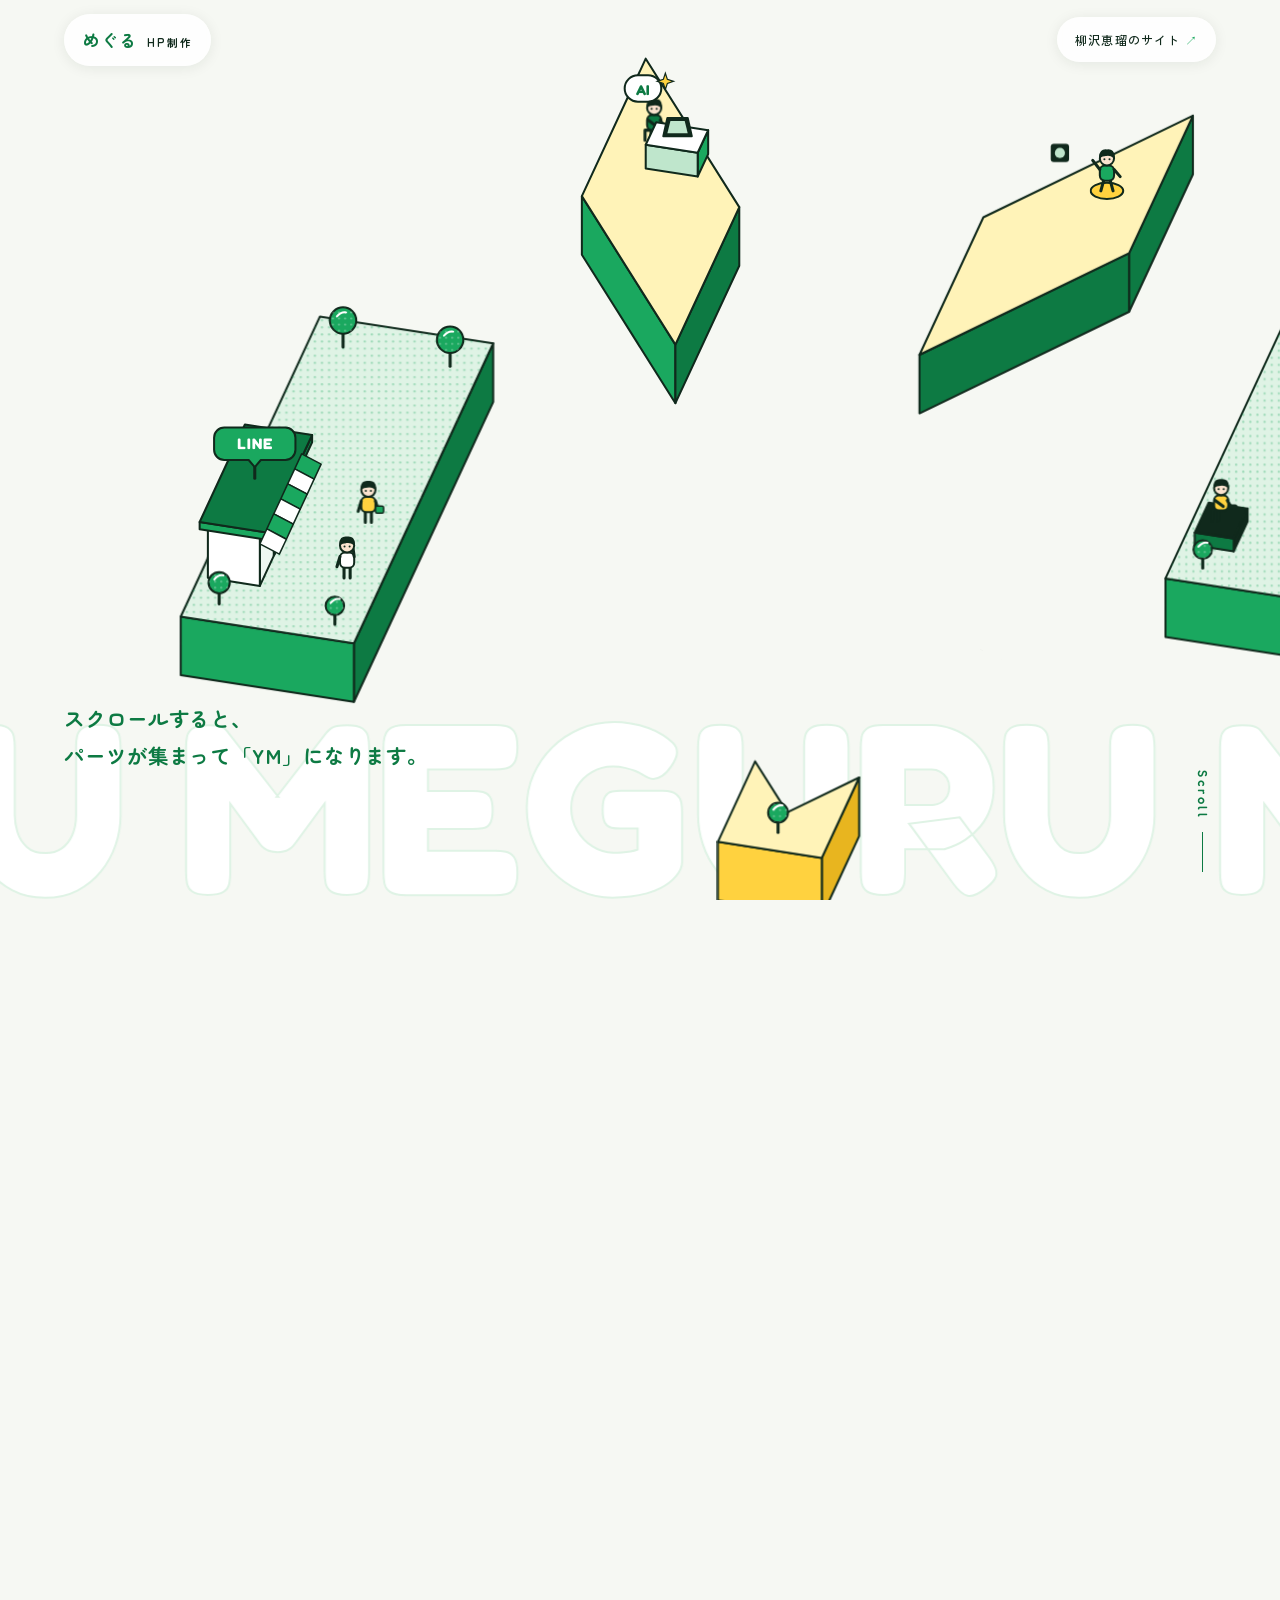
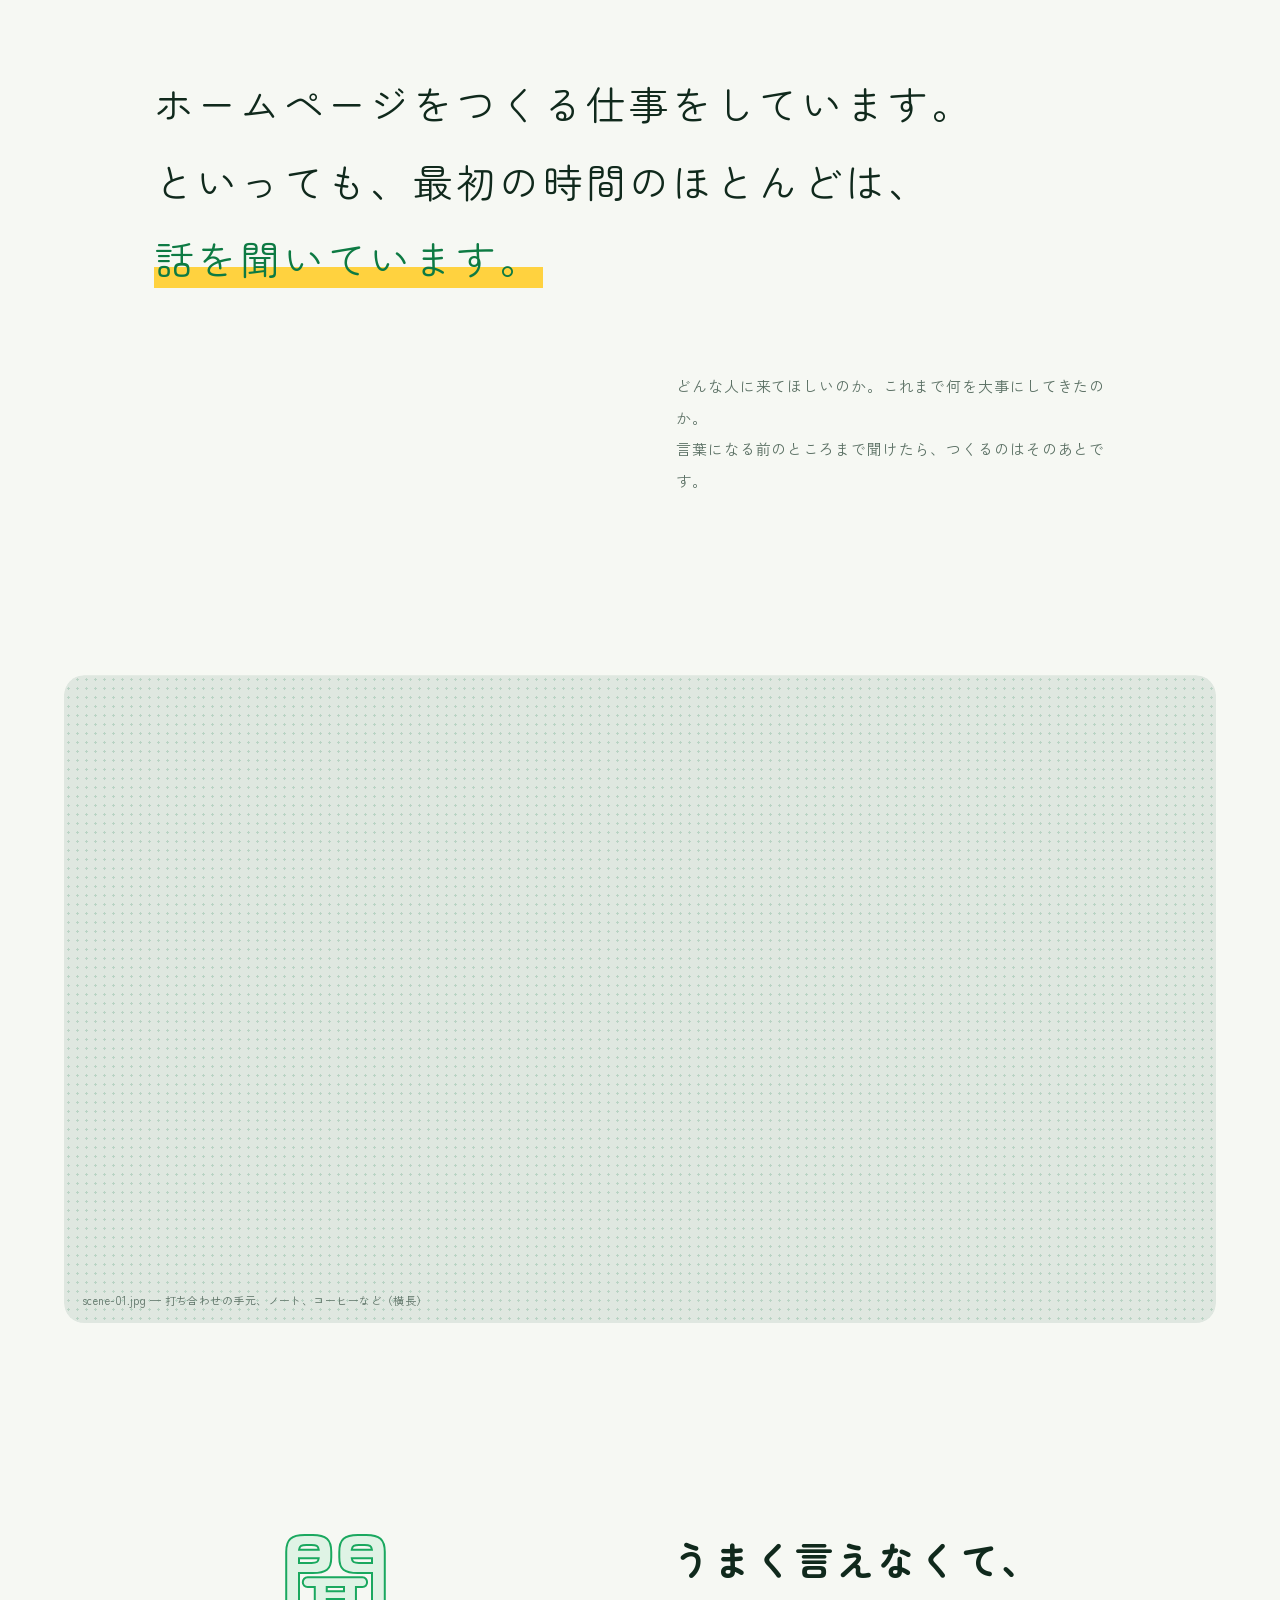
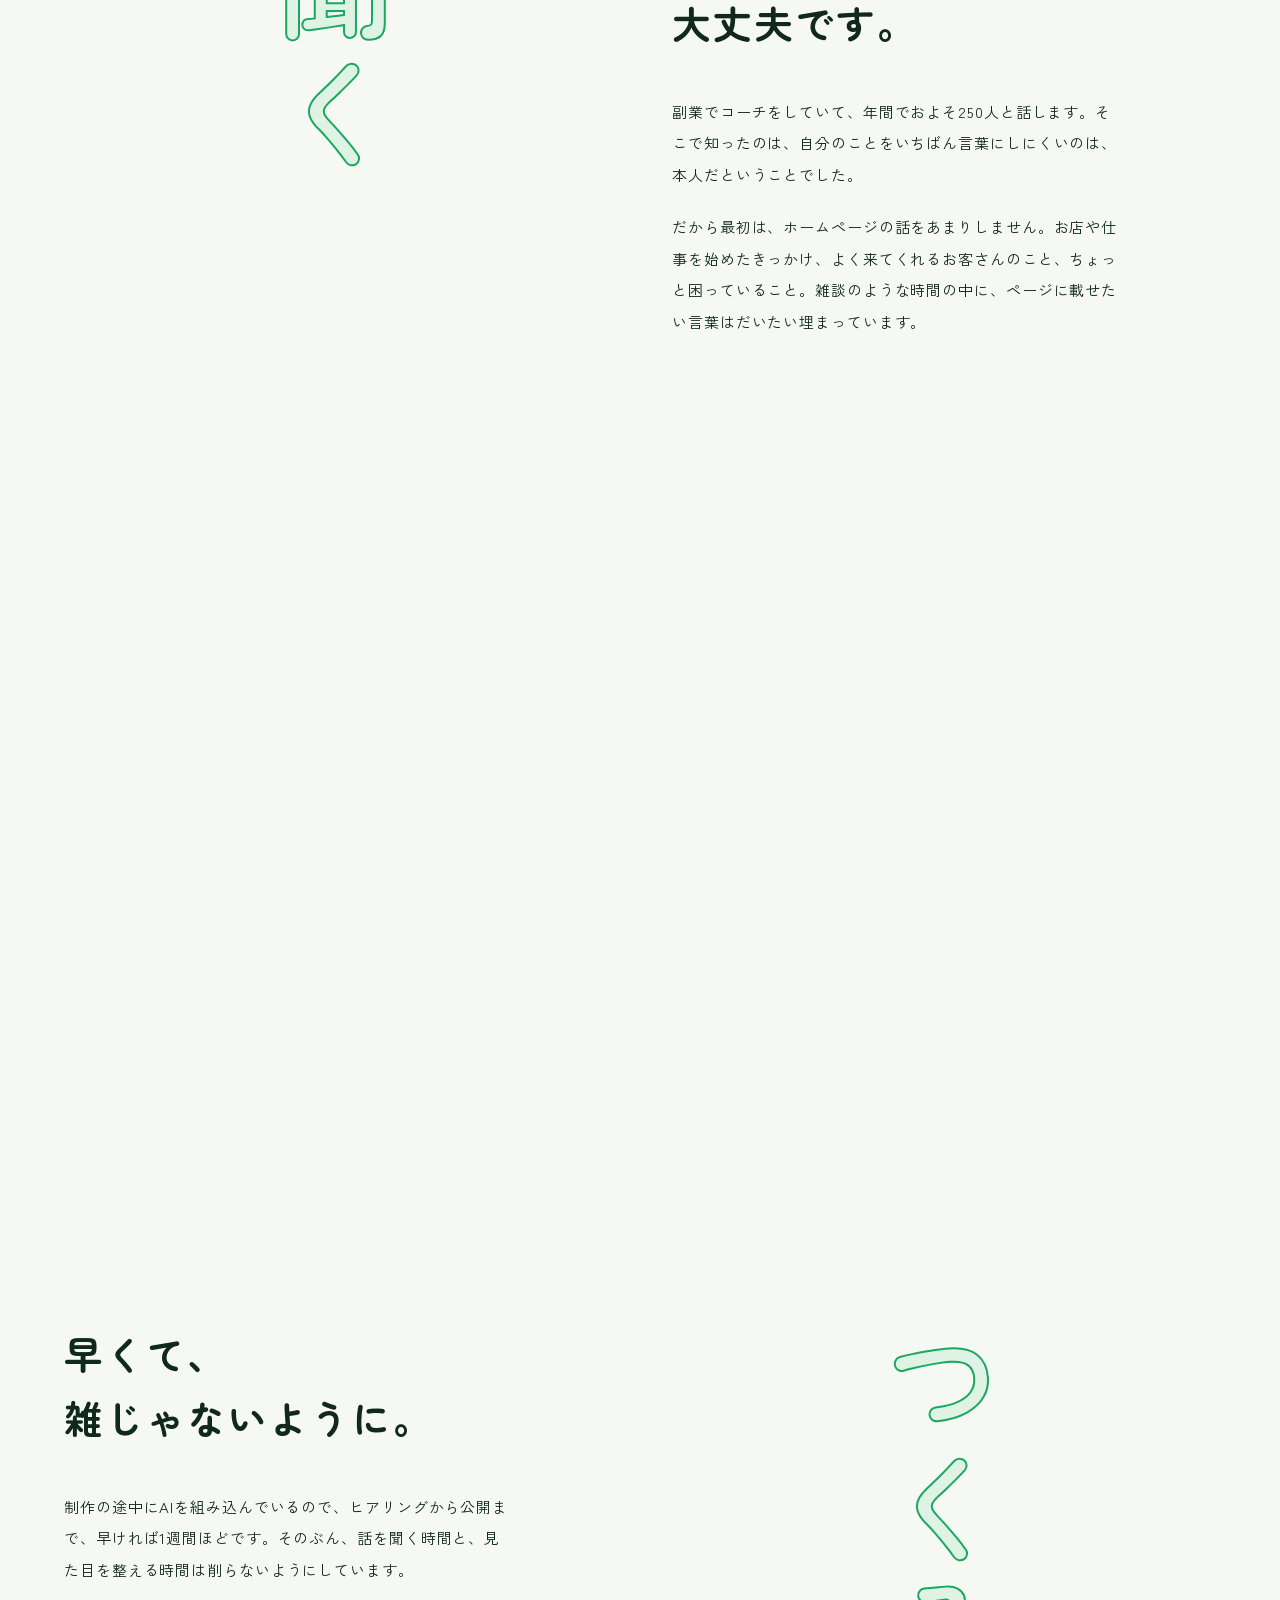
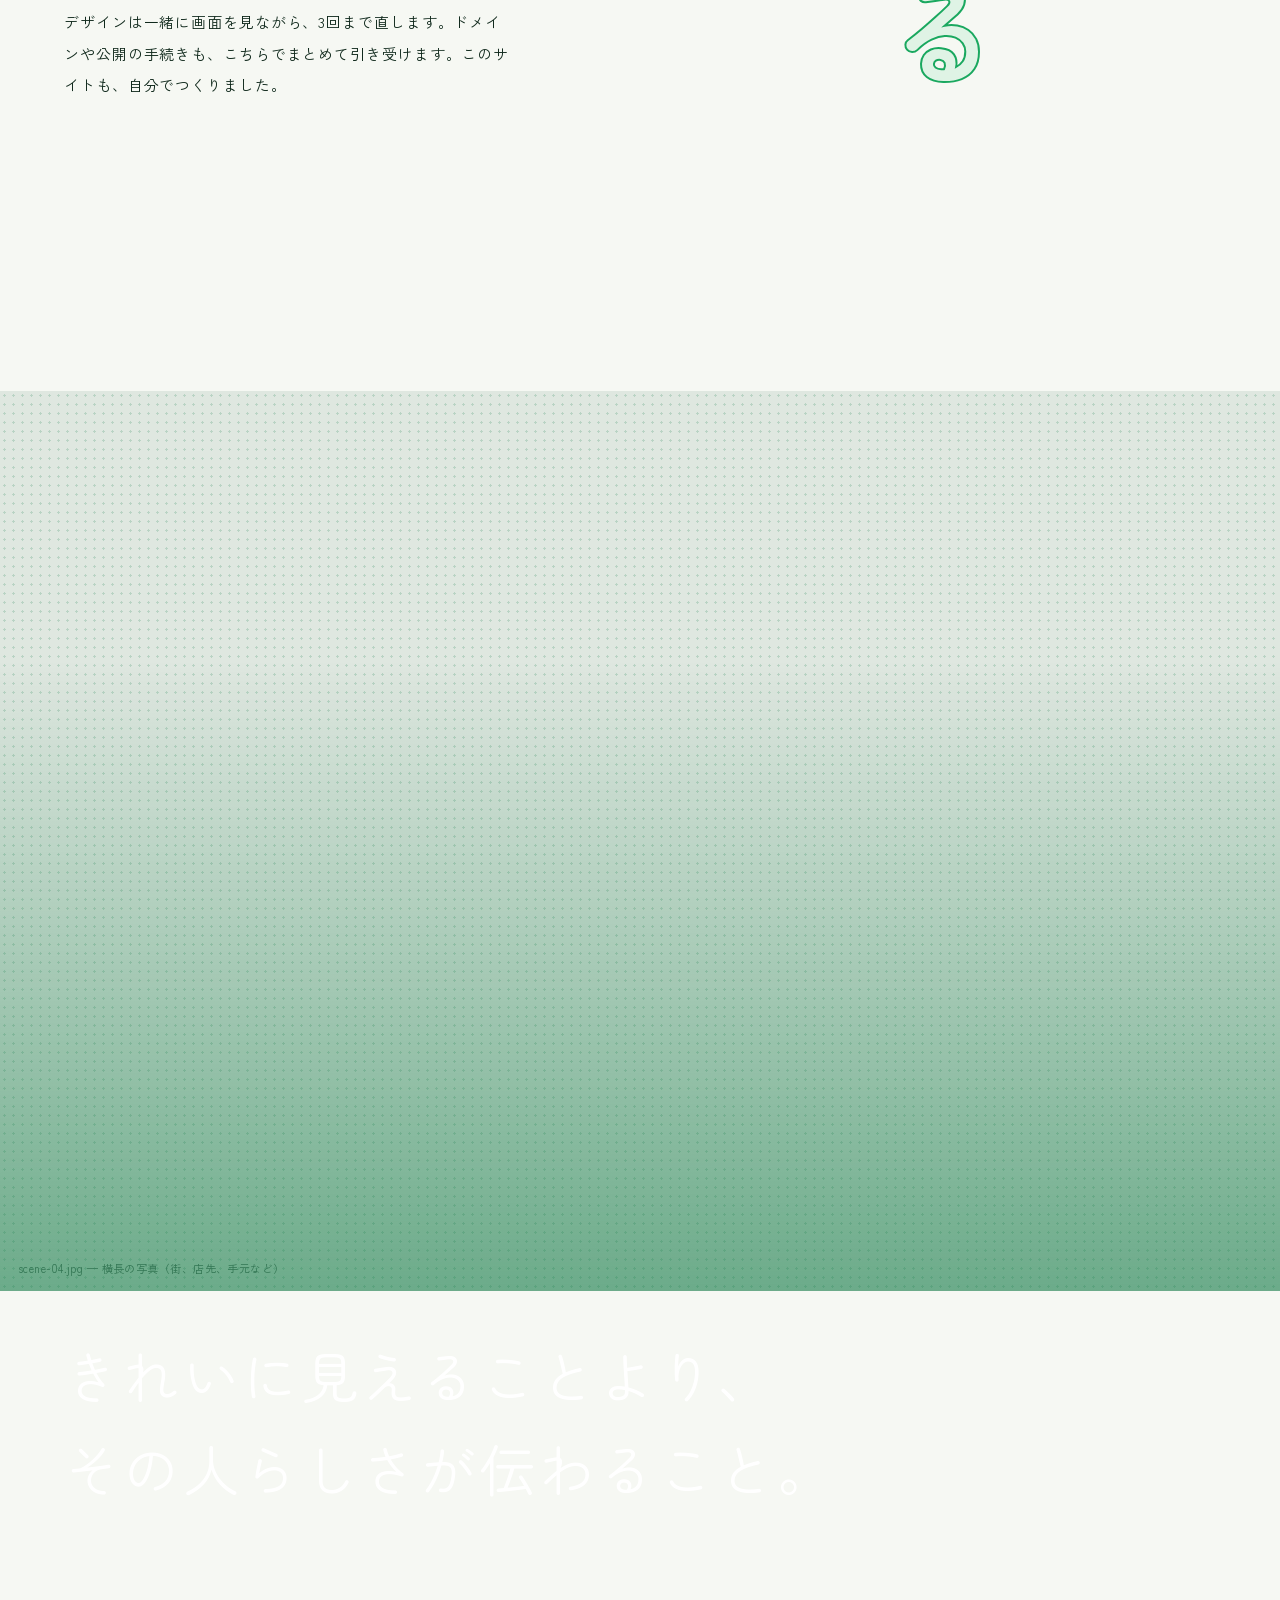
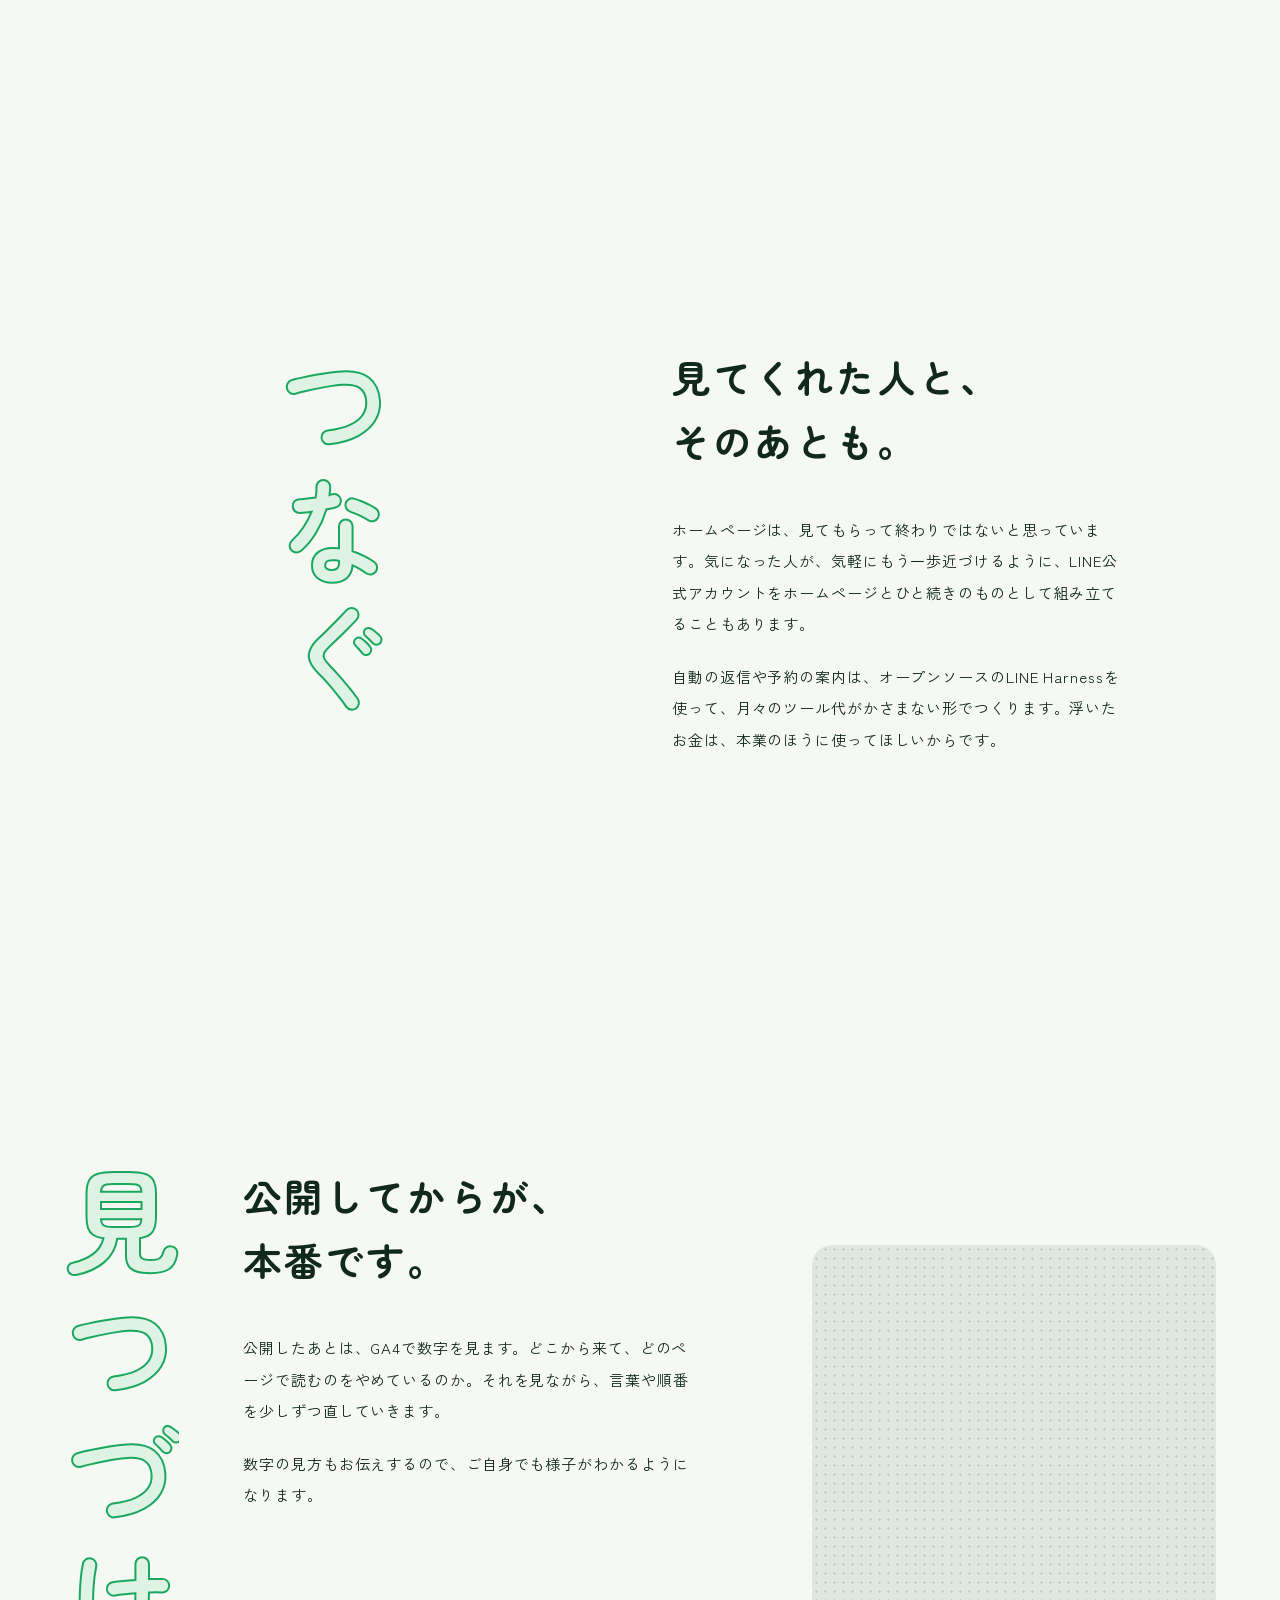
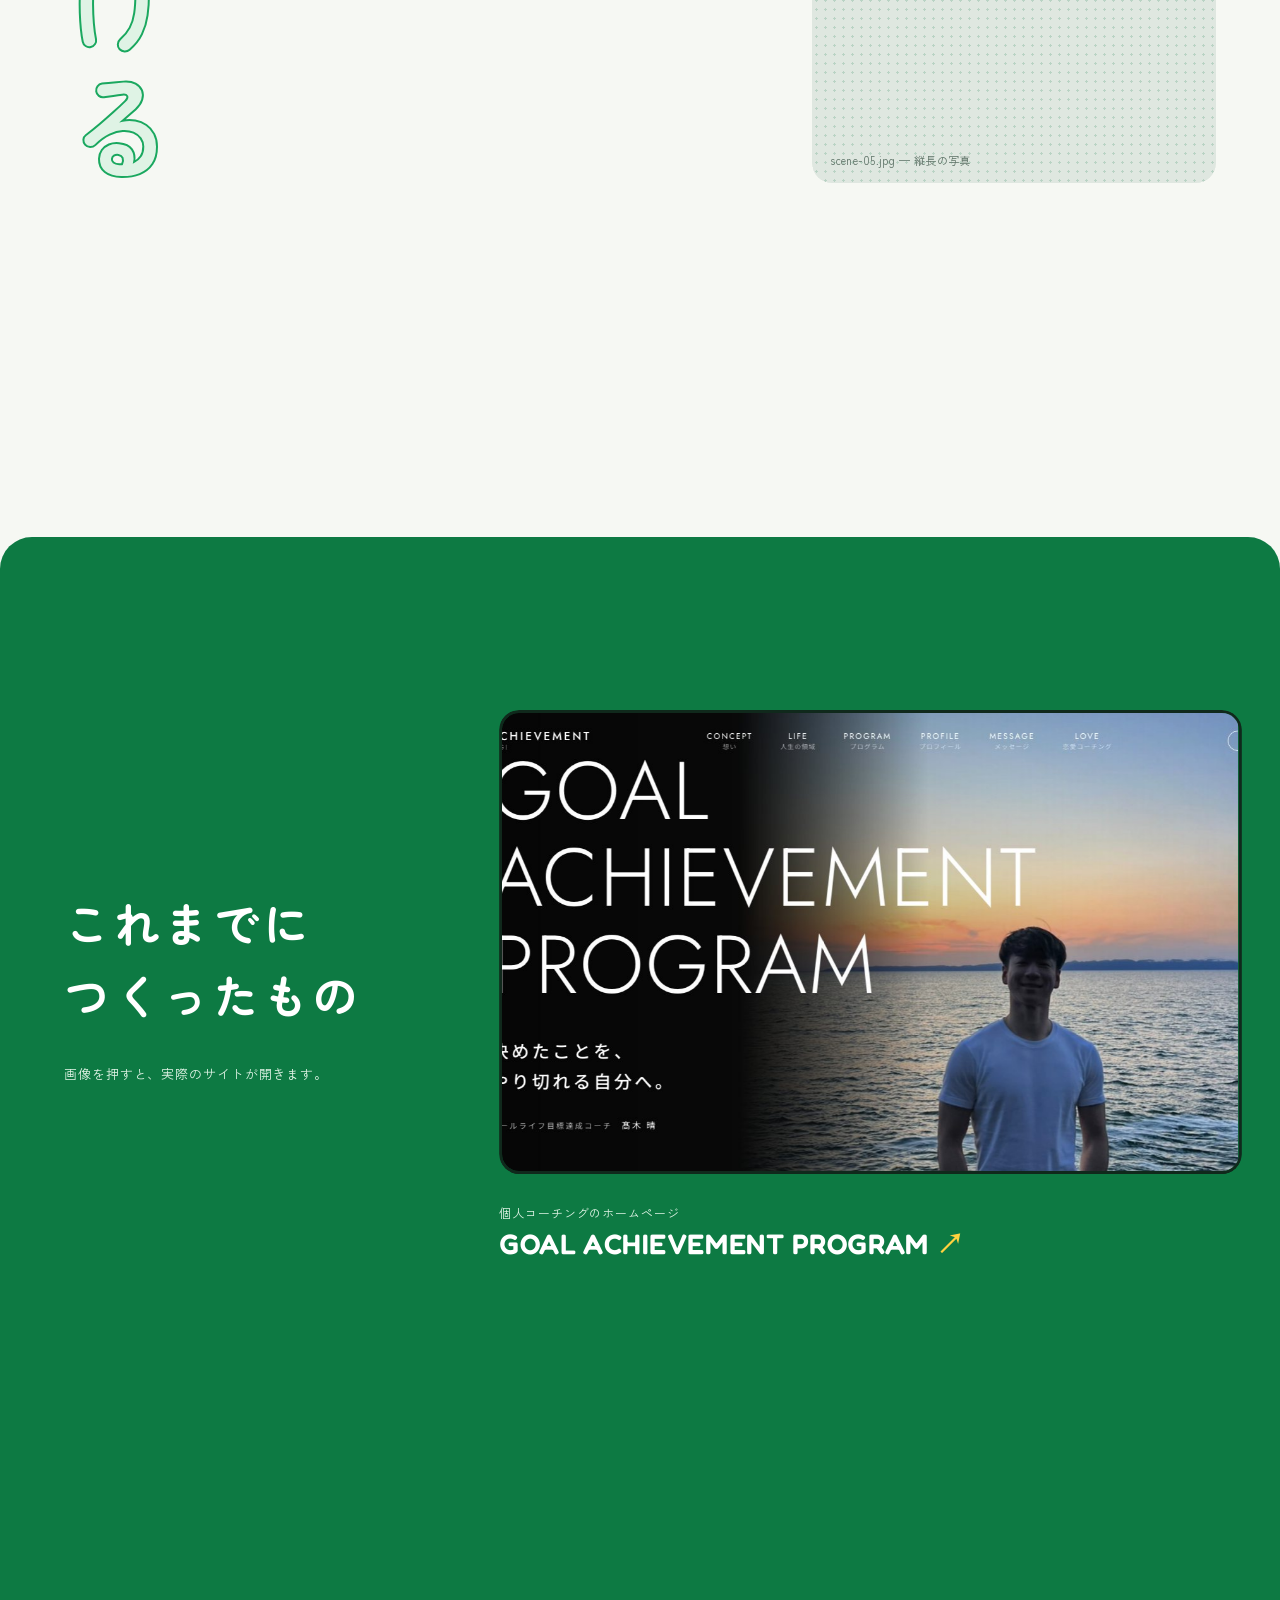
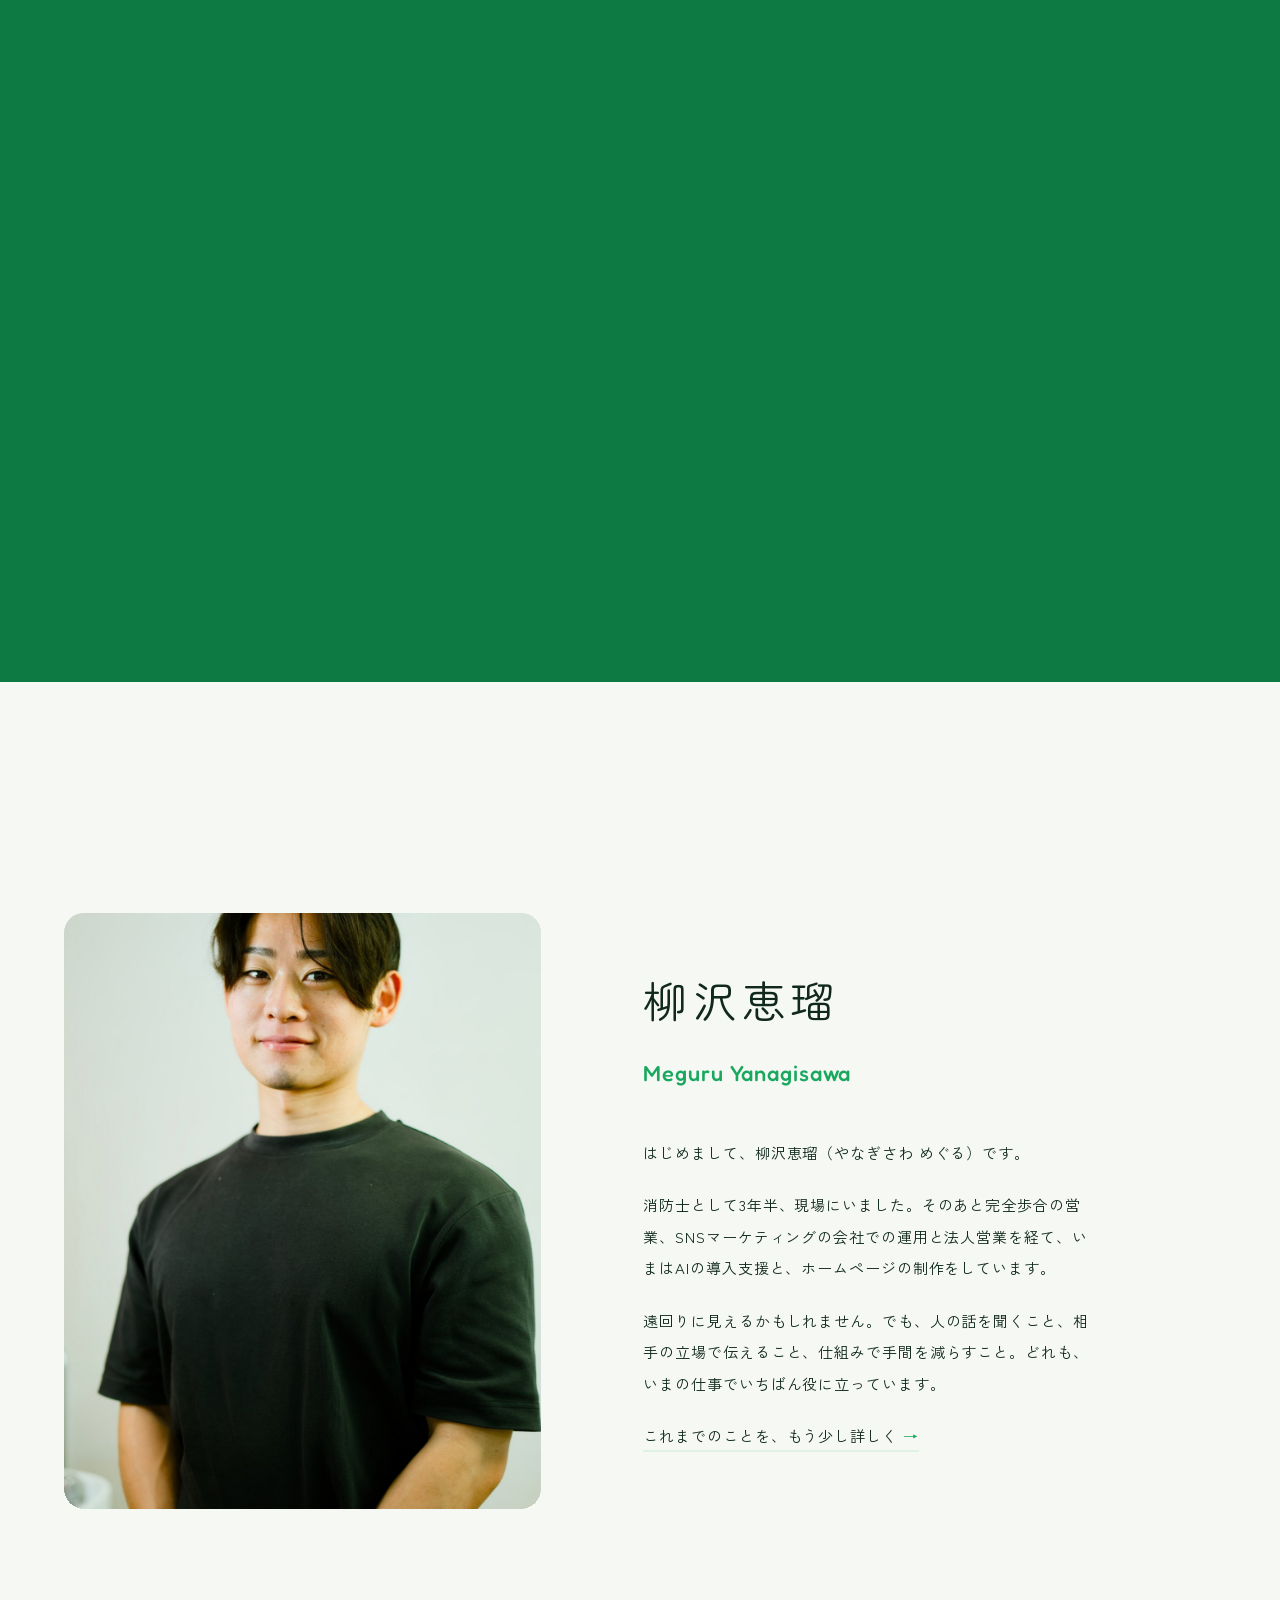
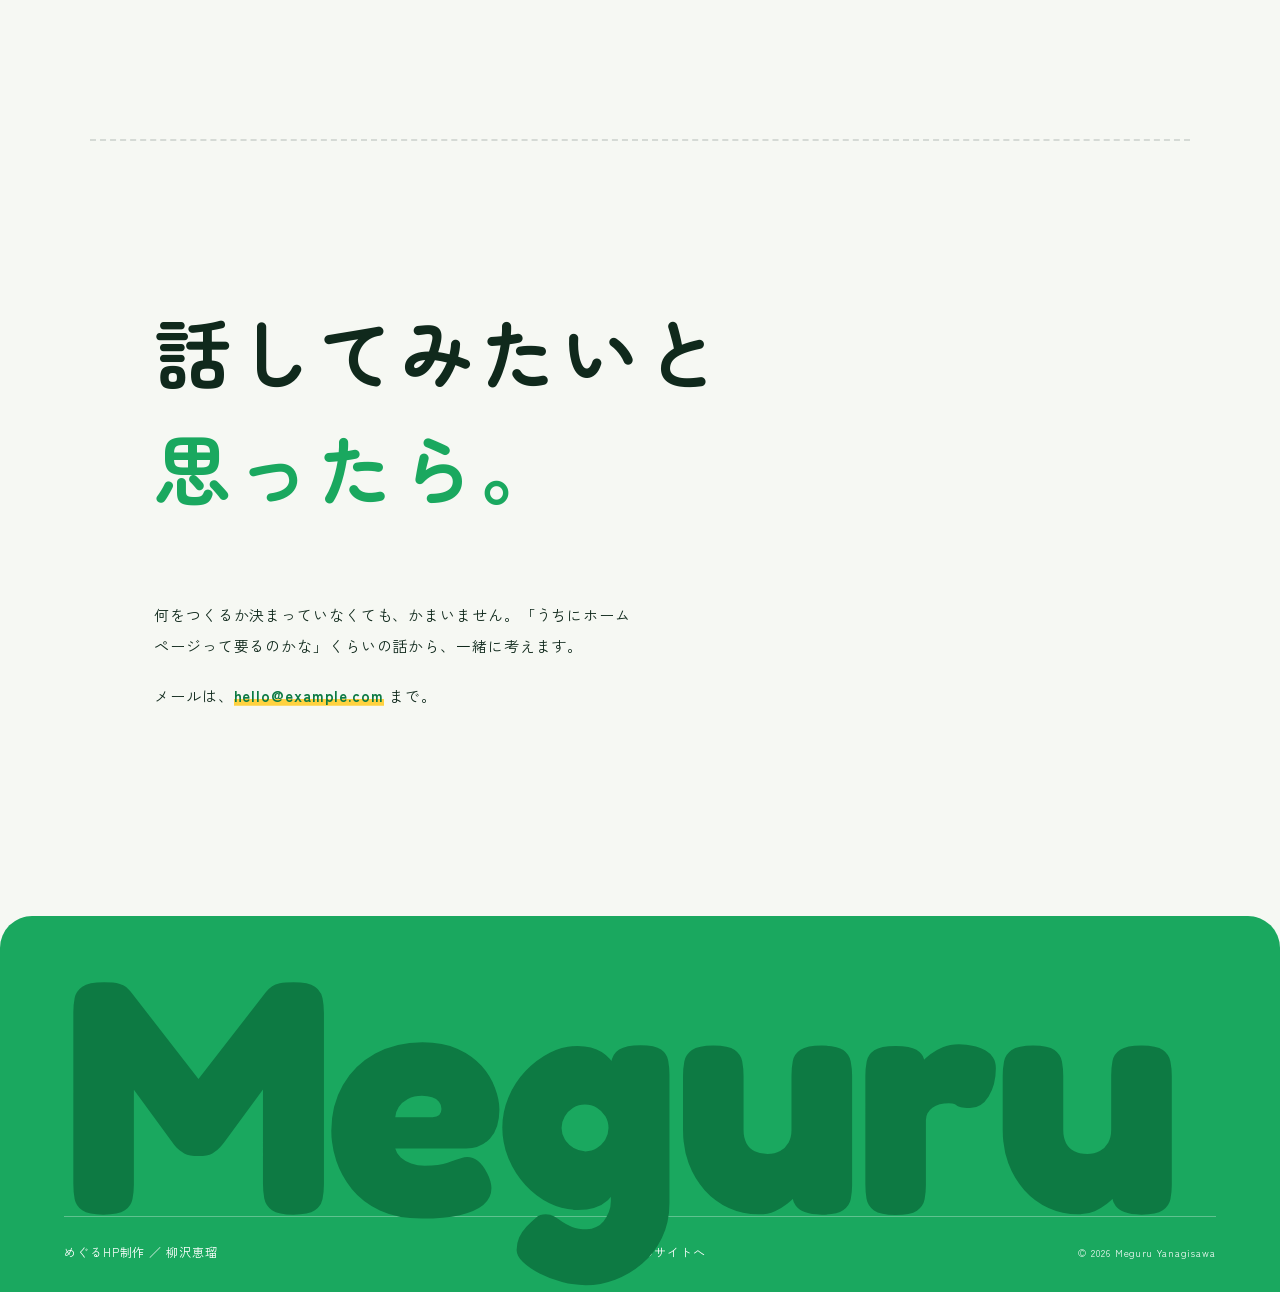
==== commit 57f9ace9: "めぐるHP制作：パーツが四方から集まって完成する「YM」に（Mの斜めをYの腕にして縦棒を追加） Co-Authored-By: Claude Opus 5.5 <noreply@anthropic.c" ====
--- a/hp/index.html
+++ b/hp/index.html
@@ -57,6 +57,7 @@
           </h1>
           <p class="hero__name"><span class="mask"><span>柳沢恵瑠 <i>Meguru Yanagisawa</i></span></span></p>
         </div>
+        <p class="hero__hint" aria-hidden="true">スクロールすると、<br>パーツが集まって「YM」になります。</p>
         <p class="hero__scroll" aria-hidden="true">Scroll</p>
       </div>
     </section>
--- a/hp/style.css
+++ b/hp/style.css
@@ -232,7 +232,7 @@
    ========================================================== */
 .hero {
   position: relative;
-  height: 260svh;
+  height: 340svh;
 }
 .hero__sticky {
   position: sticky;
@@ -299,7 +299,24 @@
 }
 .hero__name i { margin-left: .6em; font-family: var(--latin); font-weight: 500; font-size: 14px; letter-spacing: .04em; color: var(--deep); }
 .hero__copy .mask > span { transition-delay: calc(var(--i, 0) * .1s + .7s); }
-body.is-loaded .hero__copy .mask > span { transform: none; }
+body.is-loaded .is-built .hero__copy .mask > span { transform: none; }
+.js .hero.is-built .hero__copy .mask > span { transition-delay: calc(var(--i, 0) * .08s + .1s); }
+.js .hero:not(.is-built) .hero__copy .mask > span { transition-delay: calc(var(--i, 0) * .04s); transition-duration: .6s; }
+
+/* 組み上がる前だけ出ている案内 */
+.hero__hint {
+  position: absolute;
+  left: var(--gut);
+  bottom: 14svh;
+  font-family: var(--round);
+  font-weight: 700;
+  font-size: clamp(16px, 1.6vw, 22px);
+  line-height: 1.8;
+  color: var(--deep);
+  transition: opacity .6s, transform .6s var(--ease);
+}
+.js .hero__hint { opacity: 0; transform: translateY(12px); }
+body.is-loaded .hero:not(.is-built) .hero__hint { opacity: 1; transform: none; transition-delay: 1.2s; }
 
 .hero__scroll {
   position: absolute;
@@ -627,6 +644,7 @@
   .hero__title { font-size: clamp(22px, 6.6vw, 30px); }
   .hero__bg { bottom: 34svh; font-size: 30vw; }
   .hero__scroll { display: none; }
+  .hero__hint { bottom: 12svh; right: var(--gut); font-size: 15px; }
 
   .intro__sub { margin-left: 0; }
 
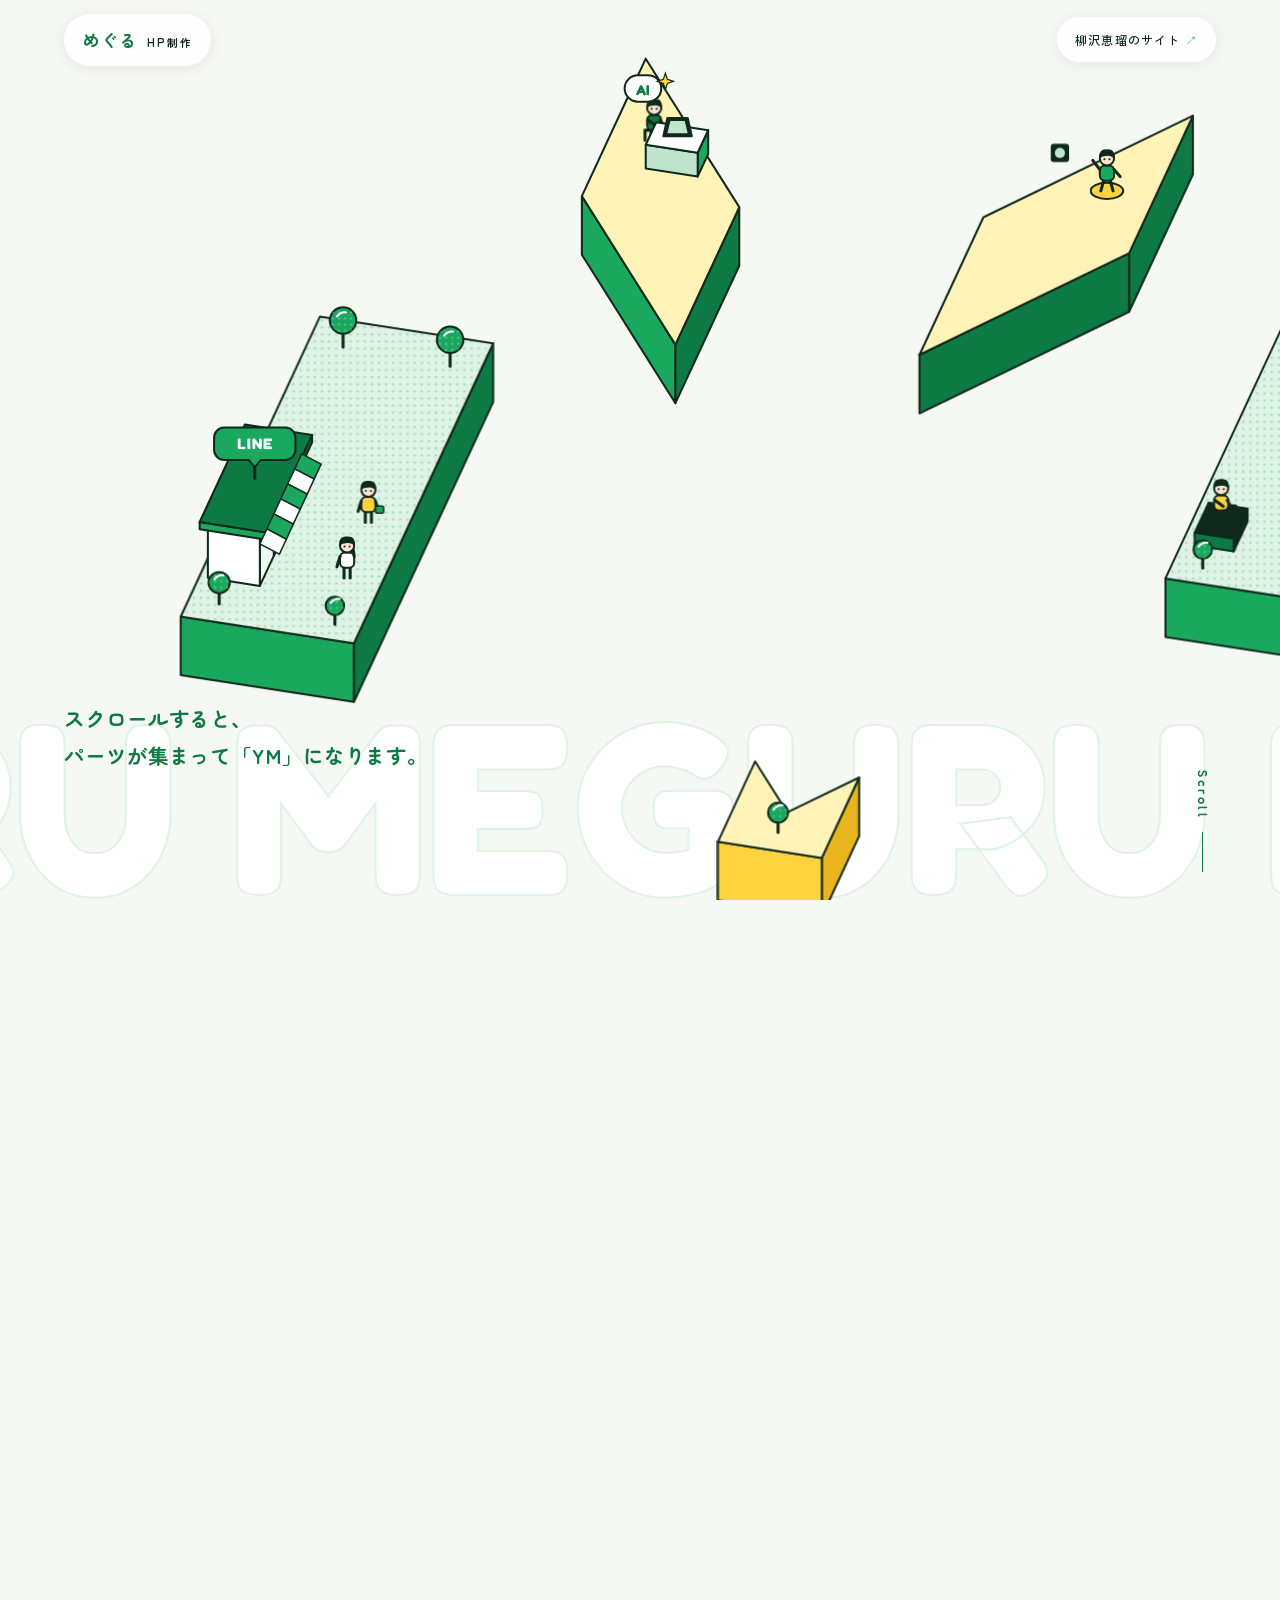
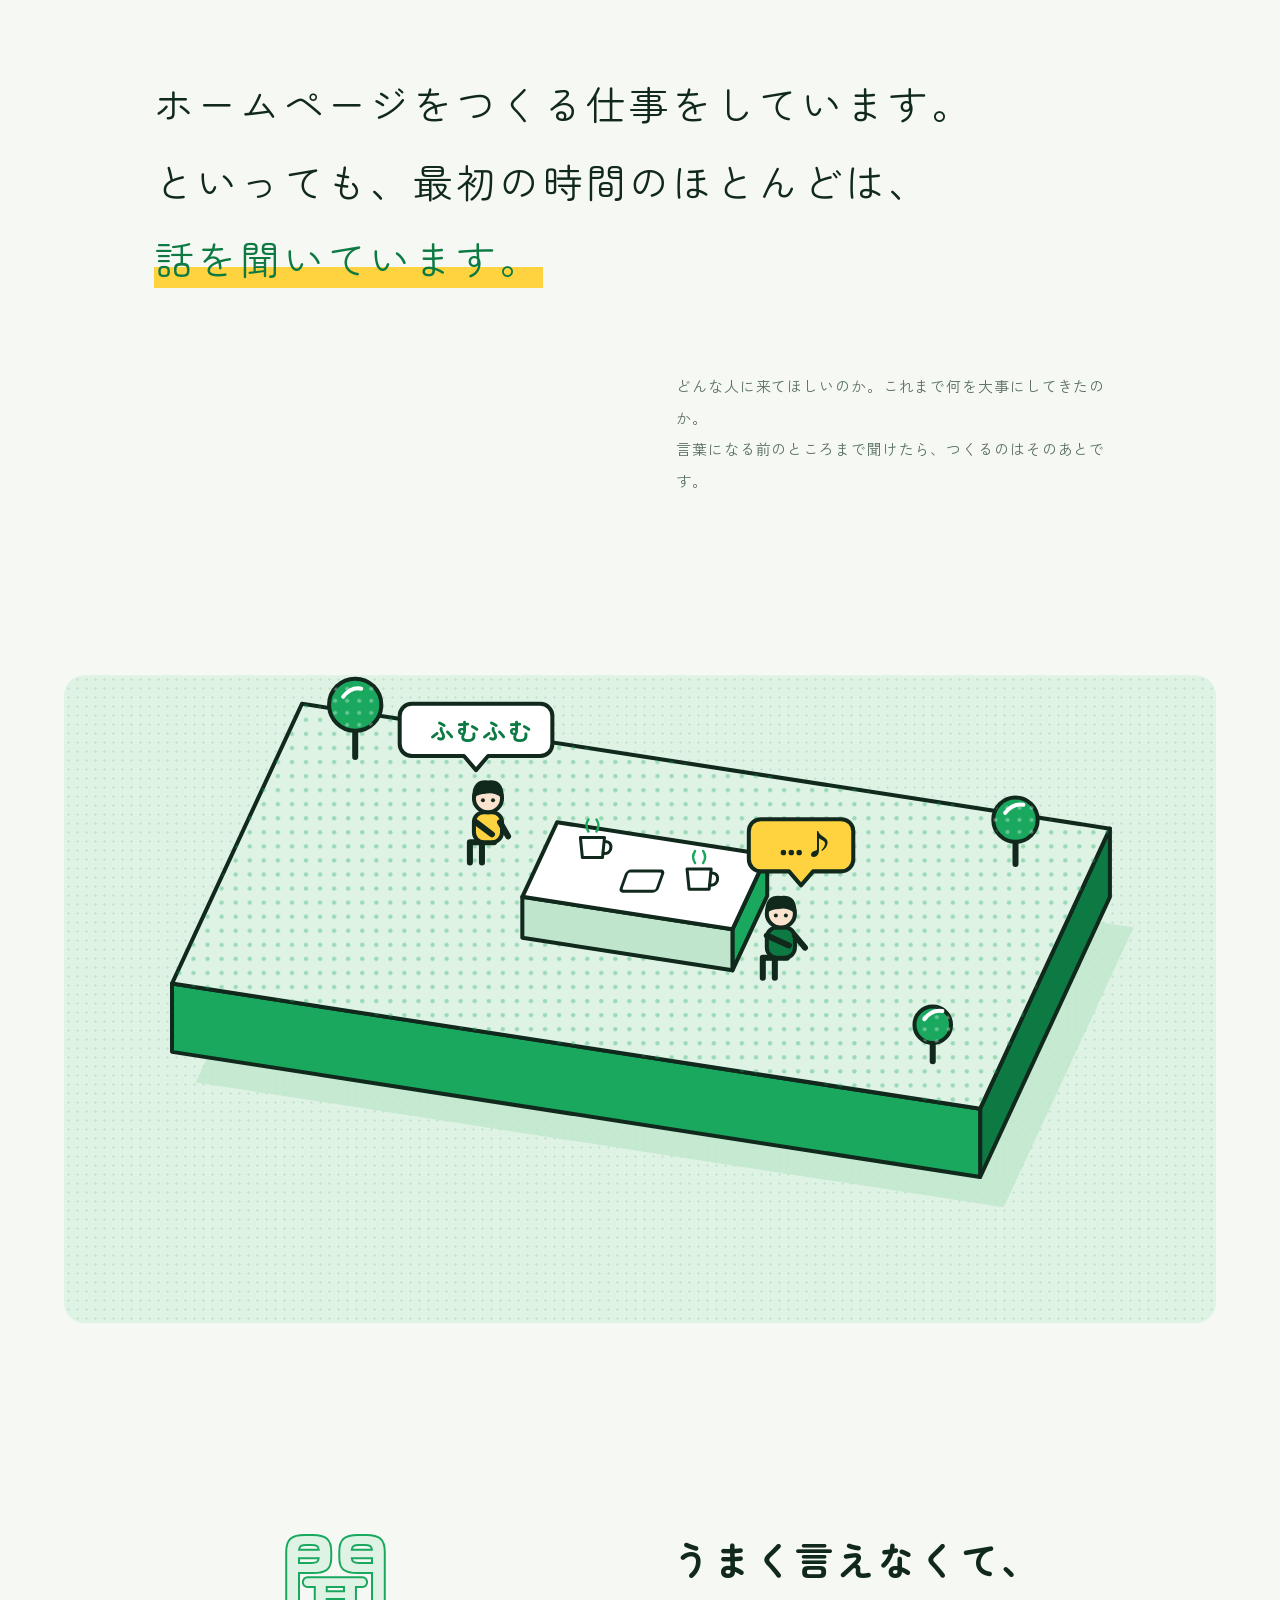
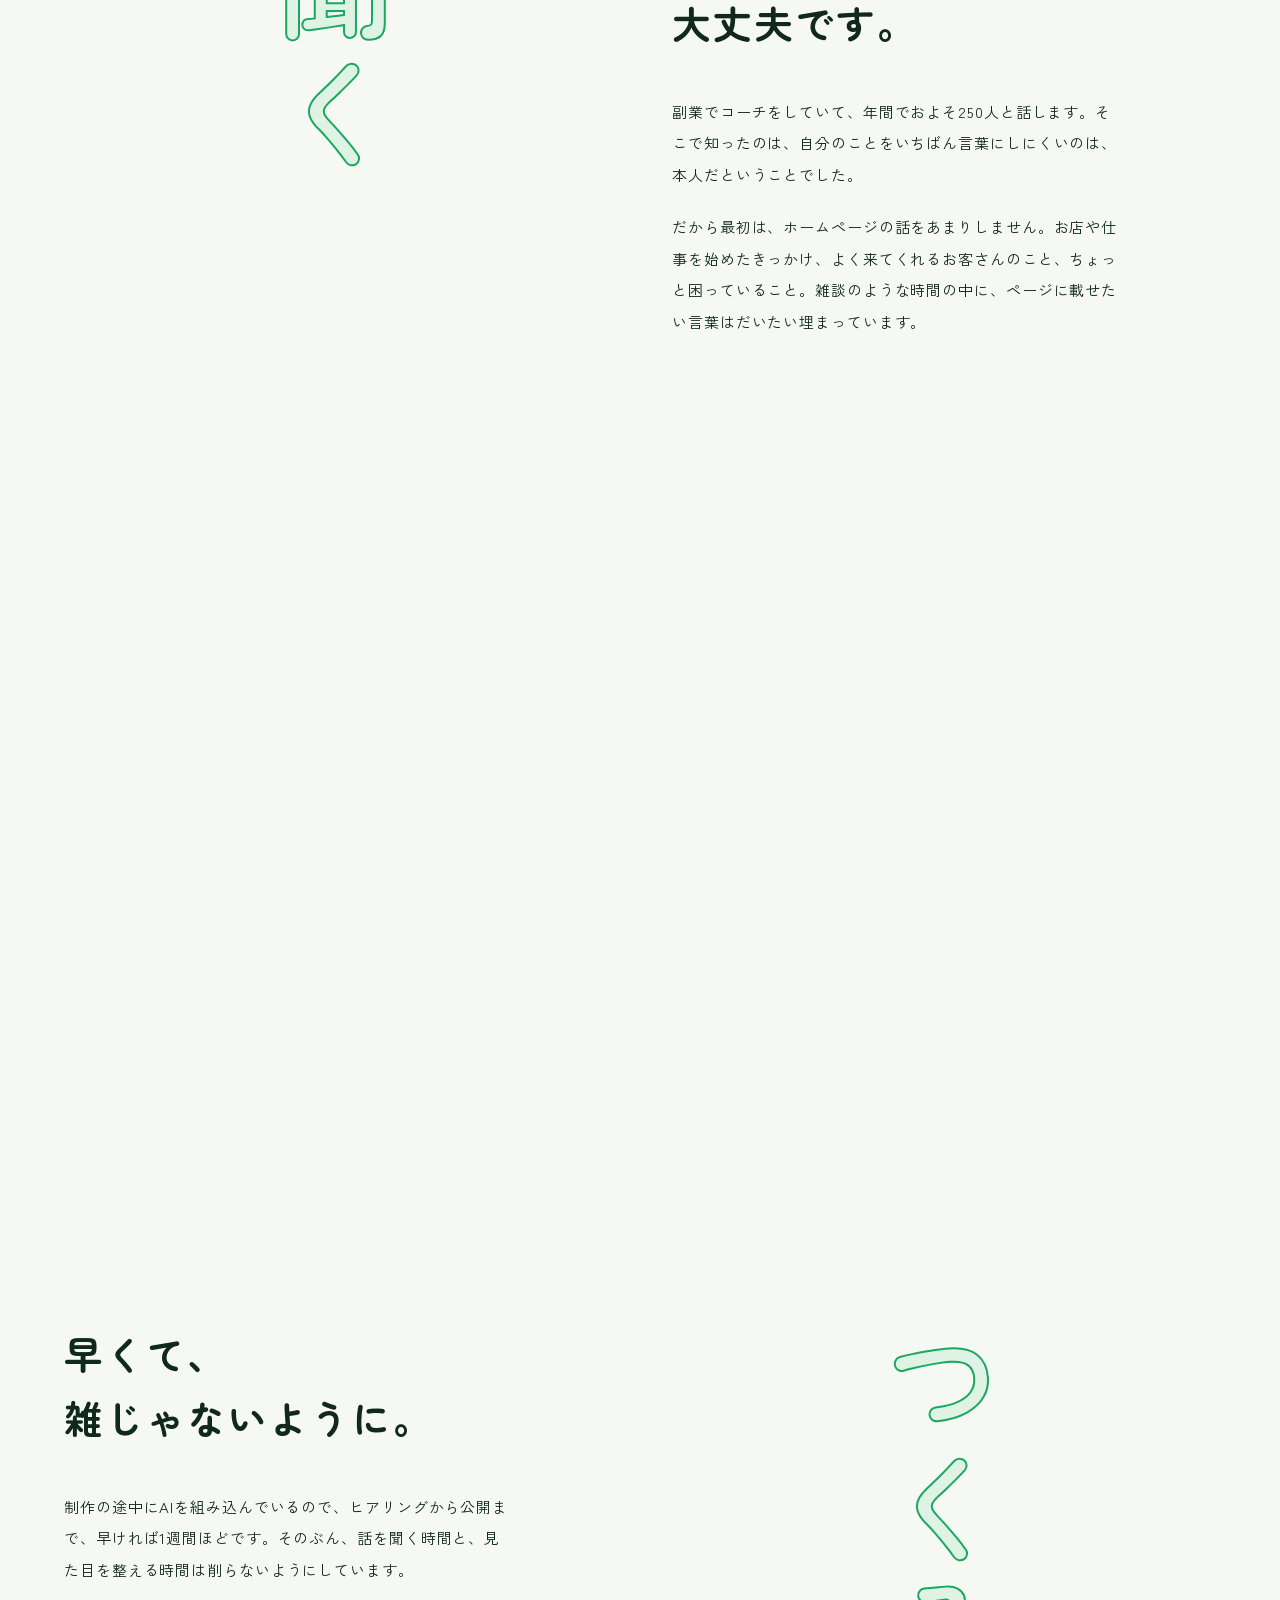
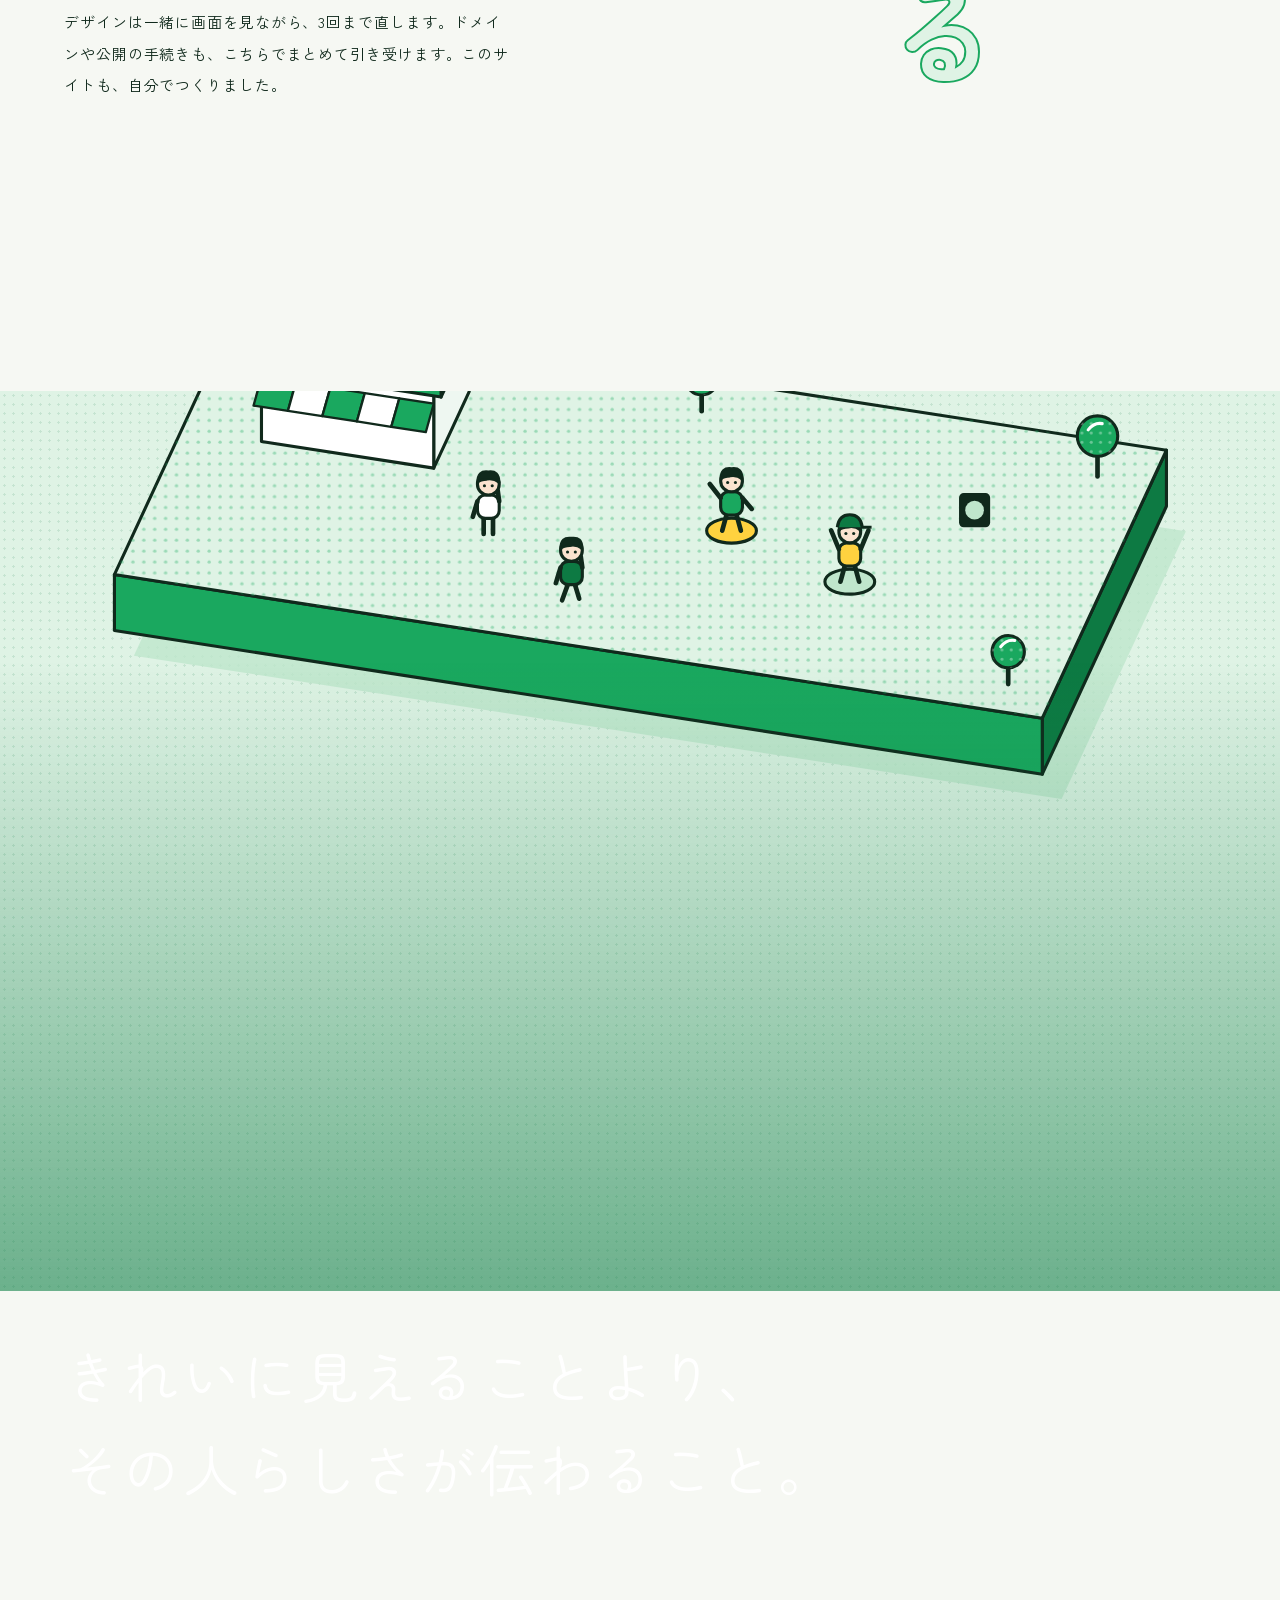
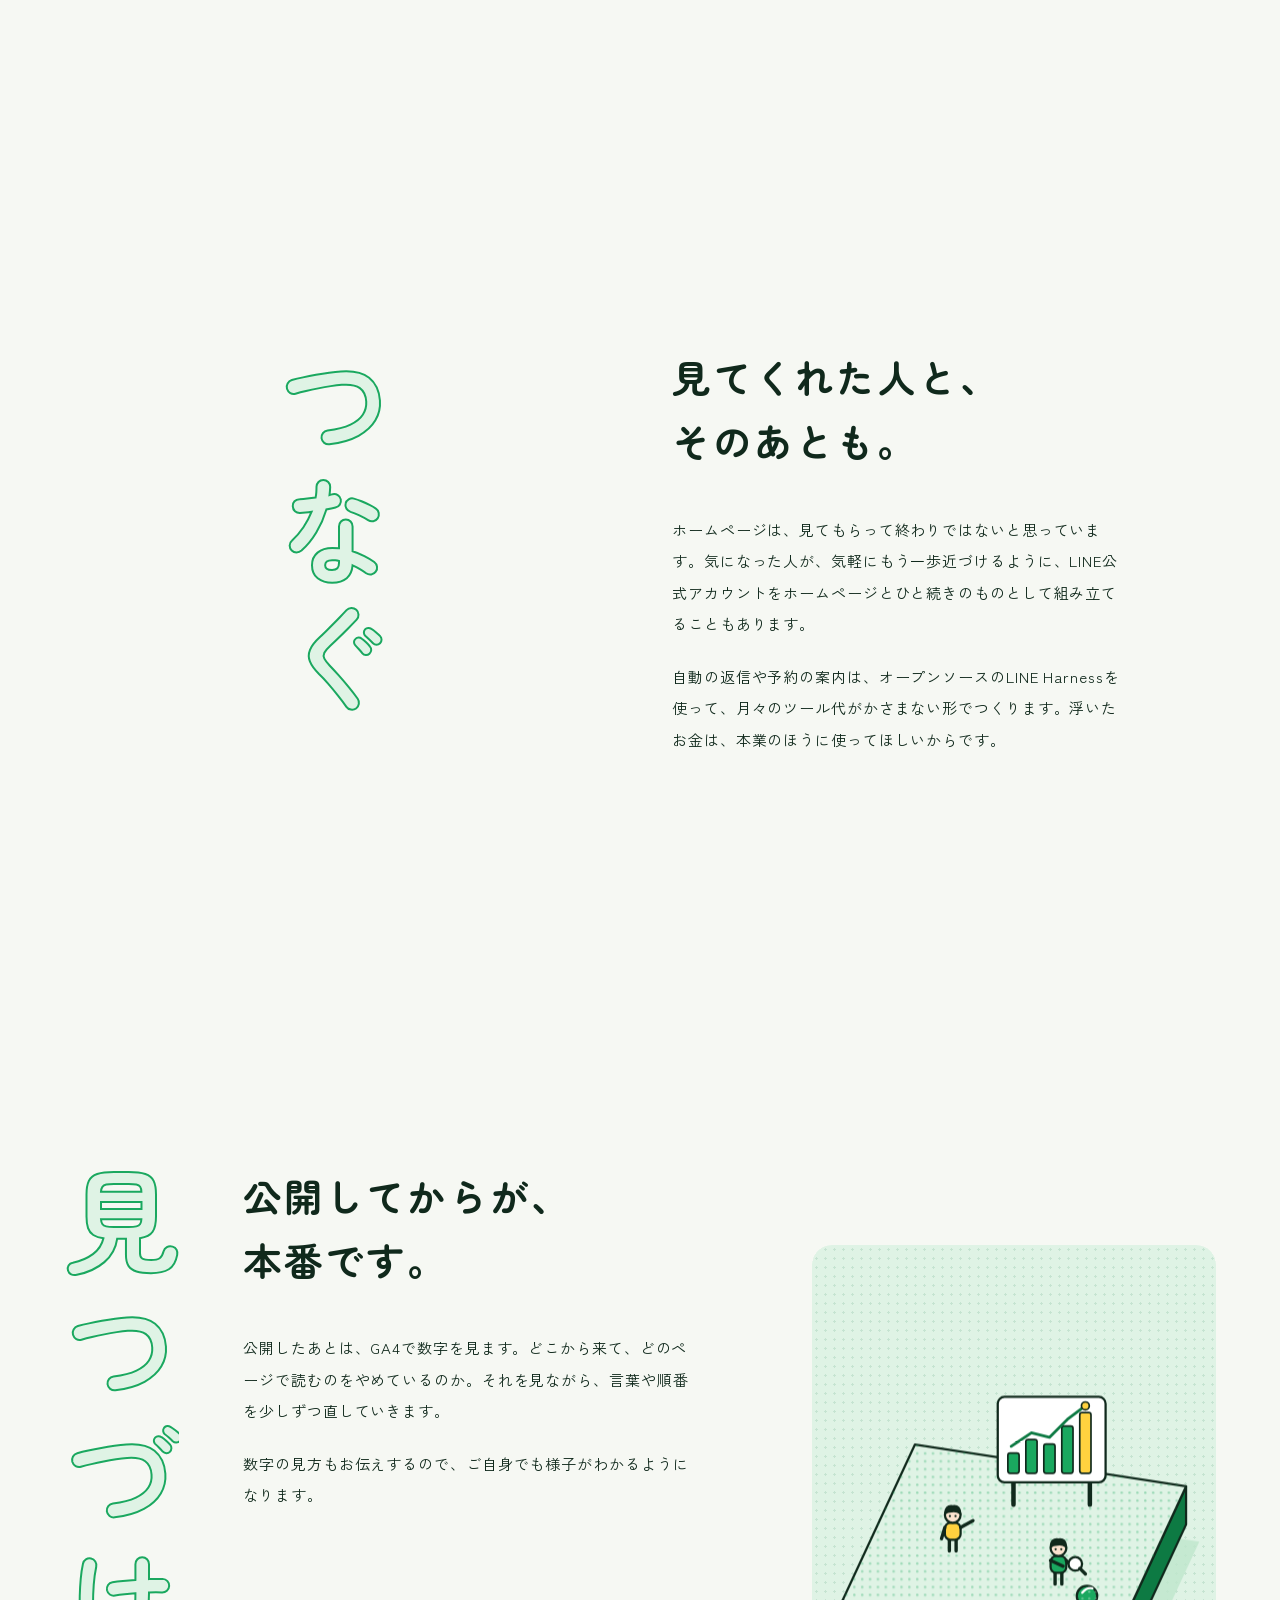
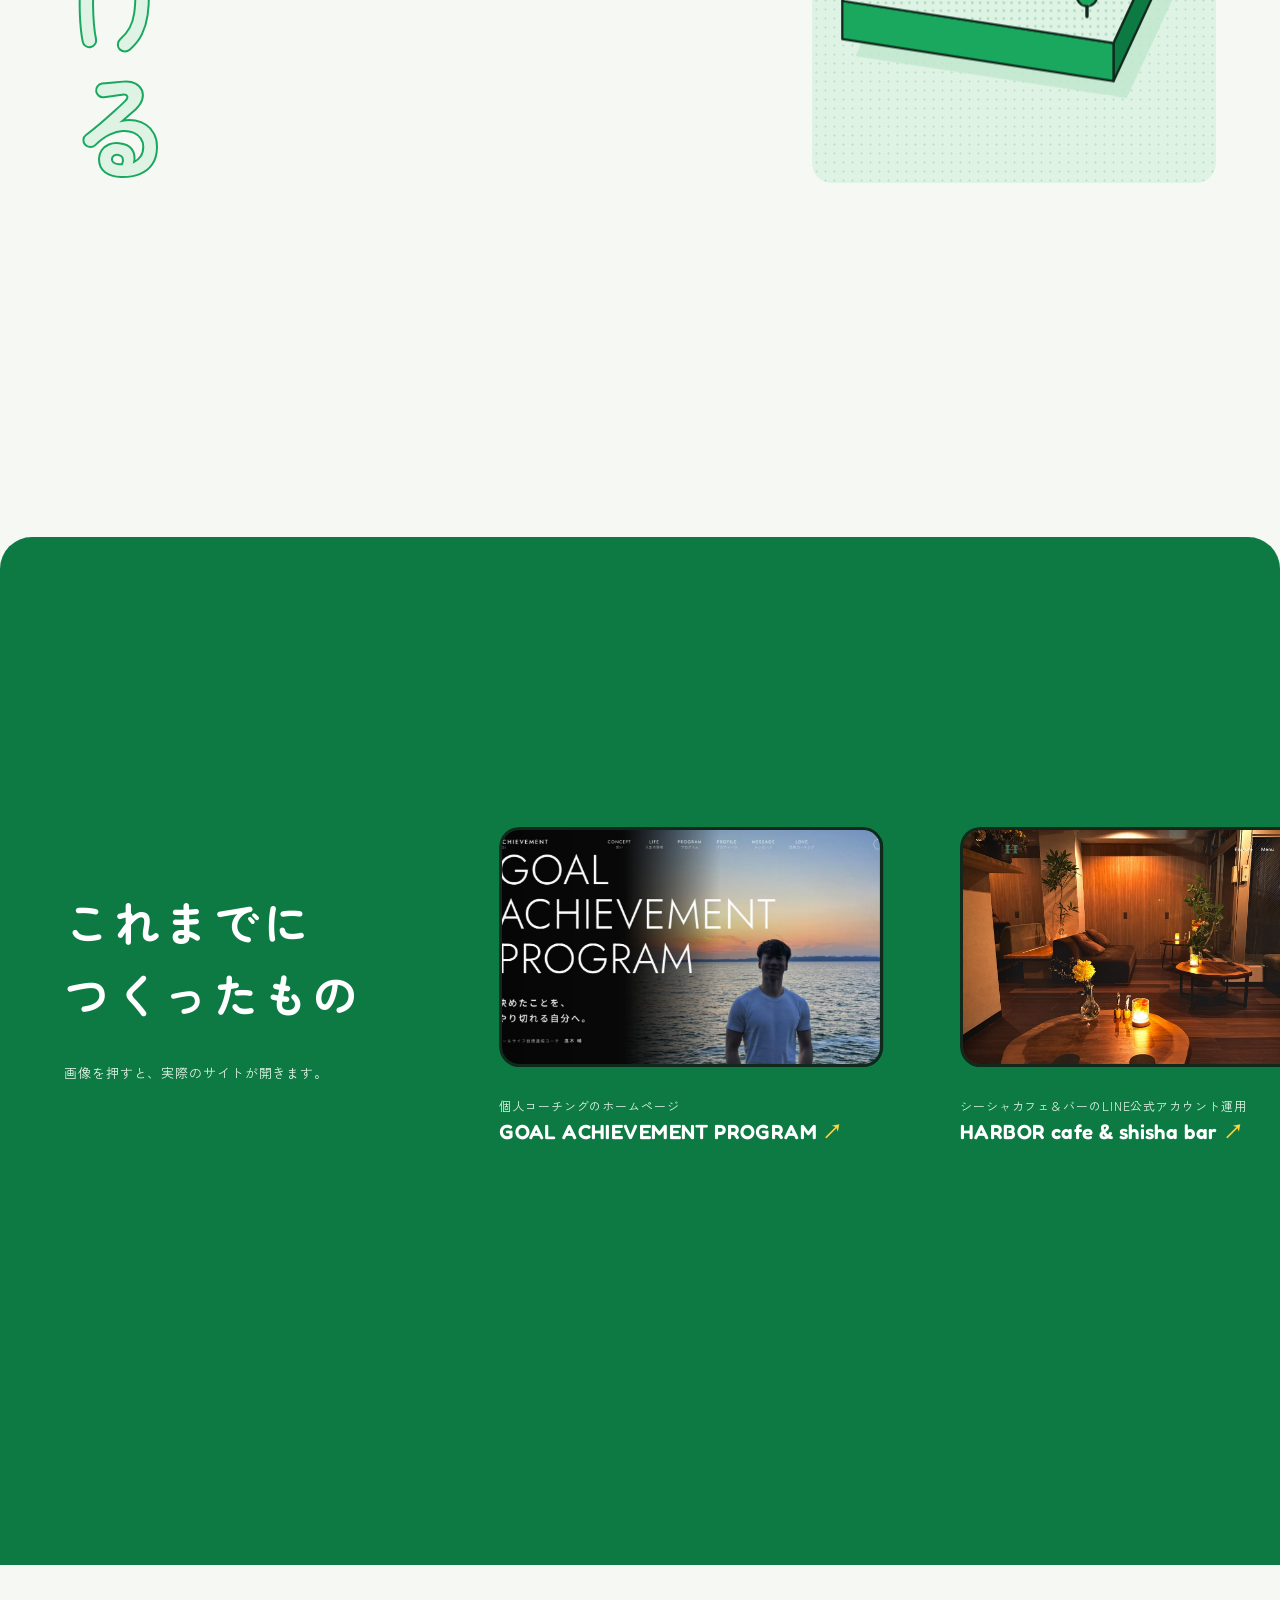
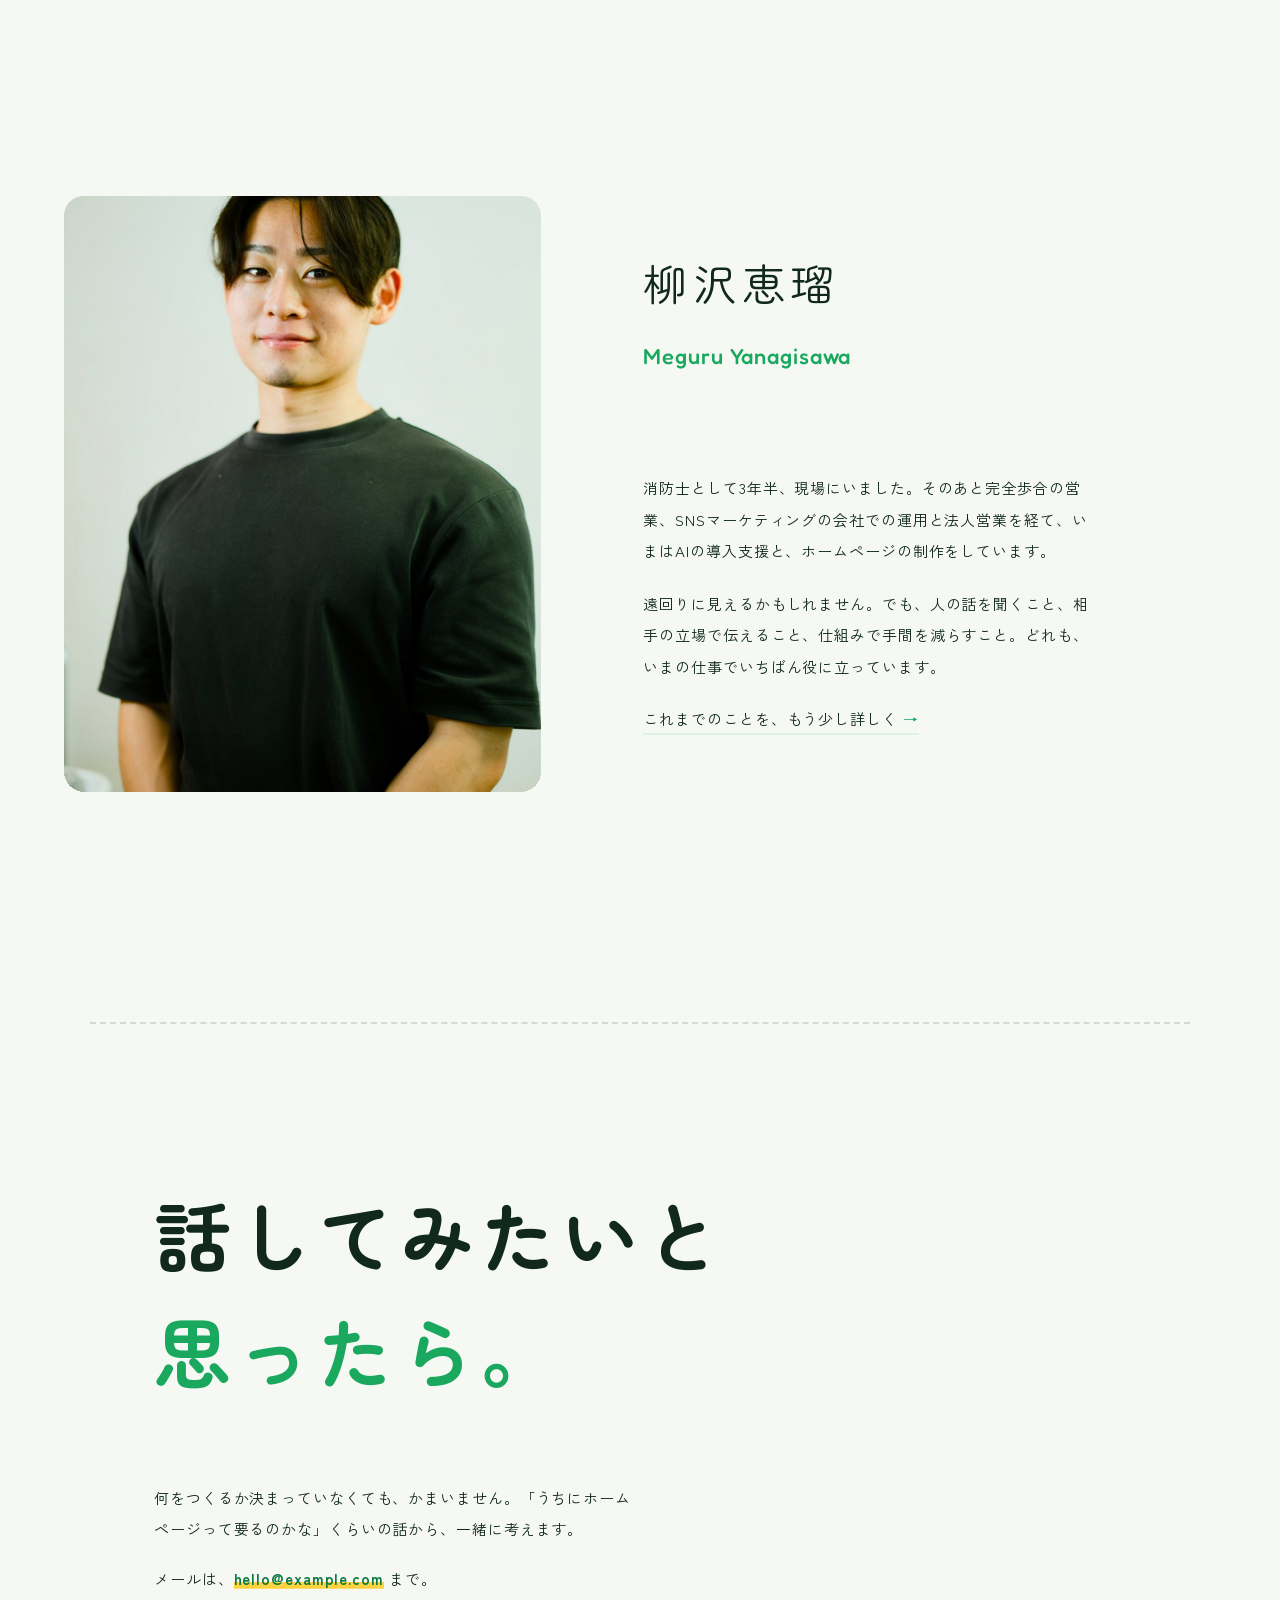
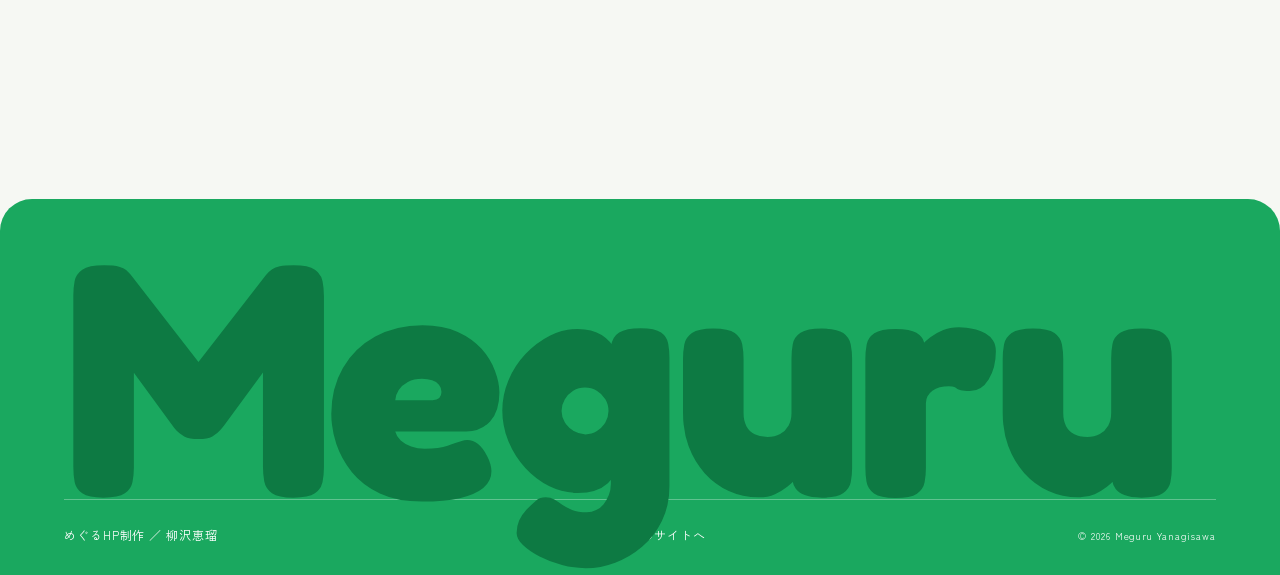
==== commit 0cd3dffe: "めぐるHP制作：写真枠をかわいいイラストに、実績を半分の大きさに、緑のテイストの経歴ページを追加 Co-Authored-By: Claude Opus 5.5 <noreply@anthropic." ====
--- a/hp/index.html
+++ b/hp/index.html
@@ -14,7 +14,7 @@
   <link rel="preconnect" href="https://fonts.googleapis.com">
   <link rel="preconnect" href="https://fonts.gstatic.com" crossorigin>
   <link href="https://fonts.googleapis.com/css2?family=Fredoka:wght@500;600;700&family=Zen+Kaku+Gothic+New:wght@400;500;700&family=Zen+Maru+Gothic:wght@500;700&display=swap" rel="stylesheet">
-  <link rel="stylesheet" href="style.css?v=20261013">
+  <link rel="stylesheet" href="style.css?v=20261013b">
   <script>
     document.documentElement.classList.add("js");
     // 写真がまだ無いときは、仮の写真（data-fallback）→ それも無ければ枠だけ残す
@@ -73,9 +73,9 @@
     </section>
 
     <!-- 大きな写真 -->
-    <figure class="wide frame" data-reveal="clip" data-label="scene-01.jpg — 打ち合わせの手元、ノート、コーヒーなど（横長）">
+    <figure class="wide frame" data-reveal="clip">
       <div class="frame__in" data-parallax="0.18">
-        <img src="images/scene-01.jpg" alt="" onerror="ph(this)">
+          <div class="illust" data-illust="listen"></div>
       </div>
     </figure>
 
@@ -93,14 +93,14 @@
     </article>
 
     <div class="pair">
-      <figure class="pair__a frame" data-reveal="clip" data-label="scene-02.jpg — 縦長の写真">
+      <figure class="pair__a frame" data-reveal="clip">
         <div class="frame__in" data-parallax="0.1">
-          <img src="images/scene-02.jpg" alt="" onerror="ph(this)">
-        </div>
-      </figure>
-      <figure class="pair__b frame" data-reveal="clip-side" data-label="scene-03.jpg — 横長の写真">
+          <div class="illust" data-illust="pc"></div>
+        </div>
+      </figure>
+      <figure class="pair__b frame" data-reveal="clip-side">
         <div class="frame__in" data-parallax="-0.08">
-          <img src="images/scene-03.jpg" alt="" onerror="ph(this)">
+          <div class="illust" data-illust="train"></div>
         </div>
       </figure>
     </div>
@@ -120,9 +120,9 @@
 
     <!-- 写真の上を言葉が通り過ぎる -->
     <section class="band">
-      <figure class="band__photo frame" data-label="scene-04.jpg — 横長の写真（街、店先、手元など）">
+      <figure class="band__photo frame">
         <div class="frame__in" data-parallax="0.25">
-          <img src="images/scene-04.jpg" alt="" onerror="ph(this)">
+          <div class="illust" data-illust="town"></div>
         </div>
       </figure>
       <p class="band__text" data-reveal>
@@ -155,9 +155,9 @@
         <p data-reveal="up">公開したあとは、GA4で数字を見ます。どこから来て、どのページで読むのをやめているのか。それを見ながら、言葉や順番を少しずつ直していきます。</p>
         <p data-reveal="up">数字の見方もお伝えするので、ご自身でも様子がわかるようになります。</p>
       </div>
-      <figure class="chapter__photo frame" data-reveal="clip" data-label="scene-05.jpg — 縦長の写真">
+      <figure class="chapter__photo frame" data-reveal="clip">
         <div class="frame__in" data-parallax="0.1">
-          <img src="images/scene-05.jpg" alt="" onerror="ph(this)">
+          <div class="illust" data-illust="chart"></div>
         </div>
       </figure>
     </article>
@@ -212,7 +212,7 @@
         <p data-reveal="up">はじめまして、柳沢恵瑠（やなぎさわ めぐる）です。</p>
         <p data-reveal="up">消防士として3年半、現場にいました。そのあと完全歩合の営業、SNSマーケティングの会社での運用と法人営業を経て、いまはAIの導入支援と、ホームページの制作をしています。</p>
         <p data-reveal="up">遠回りに見えるかもしれません。でも、人の話を聞くこと、相手の立場で伝えること、仕組みで手間を減らすこと。どれも、いまの仕事でいちばん役に立っています。</p>
-        <p class="me__more" data-reveal="up"><a href="../history.html">これまでのことを、もう少し詳しく <i aria-hidden="true">→</i></a></p>
+        <p class="me__more" data-reveal="up"><a href="history.html">これまでのことを、もう少し詳しく <i aria-hidden="true">→</i></a></p>
       </div>
     </section>
 
@@ -237,7 +237,9 @@
     </div>
   </footer>
 
-  <script src="scene.js?v=20261013"></script>
-  <script src="main.js?v=20261013"></script>
+  <script src="draw.js?v=20261013b"></script>
+  <script src="scene.js?v=20261013b"></script>
+  <script src="illust.js?v=20261013b"></script>
+  <script src="main.js?v=20261013b"></script>
 </body>
 </html>
--- a/hp/style.css
+++ b/hp/style.css
@@ -84,6 +84,13 @@
   inset: -12% 0;
   will-change: transform;
 }
+.illust {
+  position: absolute;
+  inset: 6% 3%;
+}
+.band .illust { inset: 8% 6% 34%; }          /* 下の言葉と重ならないように、絵は上に寄せる */
+.illust svg { width: 100%; height: 100%; overflow: visible; }
+.frame:has(.illust) { background: var(--pale) radial-gradient(rgba(13, 122, 67, .12) 1.2px, transparent 1.4px) 0 0 / 9px 9px; }
 .frame__in img {
   width: 100%;
   height: 100%;
@@ -350,7 +357,7 @@
 body.is-loaded .sc-drop { opacity: 1; transform: none; }
 
 /* ---------- Mの島の上の小さな動き ---------- */
-.hero__scene g[class^="sc-"] { transform-box: fill-box; transform-origin: 50% 100%; }
+svg g[class^="sc-"] { transform-box: fill-box; transform-origin: 50% 100%; }
 .sc-squat { animation: squat 1.4s ease-in-out infinite; }
 @keyframes squat { 0%, 100% { transform: none; } 50% { transform: scaleY(.82); } }
 .sc-dance { animation: dance 1s ease-in-out infinite; }
@@ -382,6 +389,21 @@
   100% { opacity: 0; translate: 6px -26px; }
 }
 .sc-lane { animation: lane 1.2s linear infinite; }
+.sc-nod { animation: nod 2s ease-in-out infinite; }
+@keyframes nod { 0%, 60%, 100% { transform: none; } 70% { transform: rotate(4deg); } 80% { transform: rotate(-2deg); } }
+.sc-talk { animation: talk 1.6s ease-in-out infinite; }
+@keyframes talk { 50% { transform: translateY(-2px) rotate(-2deg); } }
+.sc-walk { animation: walk .6s ease-in-out infinite alternate; }
+@keyframes walk { to { transform: translateY(-2px) rotate(3deg); } }
+.sc-steam { animation: steam 2s ease-in-out infinite; }
+@keyframes steam { 0% { opacity: 0; translate: 0 2px; } 50% { opacity: 1; } 100% { opacity: 0; translate: 0 -4px; } }
+.sc-bar { transform-box: fill-box; transform-origin: 50% 100%; animation: bar 3s var(--pop-ease) infinite; animation-delay: calc(var(--k) * .12s); }
+@keyframes bar { 0%, 100% { transform: scaleY(.4); } 40%, 80% { transform: scaleY(1); } }
+.sc-water { animation: lane .6s linear infinite; }
+.sc-flame { transform-box: fill-box; transform-origin: 50% 100%; animation: flame 1.6s ease-in-out infinite; }
+@keyframes flame { 0%, 100% { transform: scale(1); } 50% { transform: scale(.7, .6); } }
+.sc-flag { transform-box: fill-box; transform-origin: 0 50%; animation: flag .8s ease-in-out infinite alternate; }
+@keyframes flag { to { transform: scaleX(.8) skewY(6deg); } }
 @keyframes lane { to { stroke-dashoffset: -17; } }
 
 /* ==========================================================
@@ -533,13 +555,13 @@
   line-height: 1.5;
   letter-spacing: .08em;
 }
-.work { flex: 0 0 auto; width: min(58vw, 860px); display: block; }
-.work__thumb { aspect-ratio: 16 / 10; background: #0a5f34; border: 3px solid var(--ink); box-shadow: 10px 10px 0 var(--ink); }
+.work { flex: 0 0 auto; width: min(30vw, 440px); display: block; }
+.work__thumb { aspect-ratio: 16 / 10; background: #0a5f34; border: 3px solid var(--ink); box-shadow: 8px 8px 0 var(--ink); }
 .work__thumb .frame__in { inset: 0; }
 .work__thumb img { object-position: top; }
 .work:hover .work__thumb.is-in img { transform: scale(1.04); }
 .work__meta { margin-top: 26px; font-size: 12px; color: var(--pale); }
-.work__name { font-family: var(--latin); font-weight: 600; font-size: clamp(22px, 2.2vw, 30px); line-height: 1.4; letter-spacing: .02em; }
+.work__name { font-family: var(--latin); font-weight: 600; font-size: clamp(18px, 1.6vw, 22px); line-height: 1.4; letter-spacing: .02em; }
 .work__name i { display: inline-block; color: var(--pop); transition: transform .6s var(--ease); }
 .work:hover .work__name i { transform: translate(4px, -4px); }
 
@@ -627,6 +649,108 @@
   font-size: 12px;
 }
 .footer__row a:hover { color: var(--pop); }
+
+/* ==========================================================
+   これまでのこと（history.html）
+   ========================================================== */
+.h-hero {
+  padding: clamp(130px, 16vw, 200px) var(--gut) 0;
+  max-width: 1280px;
+  margin: 0 auto;
+}
+.h-hero__title {
+  margin-top: 20px;
+  font-family: var(--round);
+  font-size: clamp(44px, 7vw, 100px);
+  line-height: 1.3;
+  letter-spacing: .06em;
+}
+.h-hero__title .mask:last-child > span { color: var(--green); }
+.h-hero__lead { margin-top: 28px; color: var(--mute); }
+.h-hero__illust { margin-top: clamp(48px, 7vw, 90px); aspect-ratio: 21 / 9; }
+.h-hero .mask > span { transition-delay: calc(var(--i, 0) * .1s + .2s); }
+body.is-loaded .h-hero .mask > span { transform: none; }
+
+.h-chap {
+  display: grid;
+  grid-template-columns: 6fr 5fr;
+  gap: clamp(40px, 7vw, 110px);
+  align-items: center;
+  padding: clamp(90px, 12vw, 160px) var(--gut) 0;
+  max-width: 1280px;
+  margin: 0 auto;
+}
+.h-chap--rev .h-chap__illust { order: 2; }
+.h-chap__illust { aspect-ratio: 4 / 3; }
+.h-chap__body { max-width: 26em; }
+.h-chap__no {
+  font-family: var(--latin);
+  font-weight: 600;
+  font-size: 15px;
+  letter-spacing: .1em;
+  color: var(--green);
+}
+.h-chap__word {
+  font-family: var(--round);
+  font-size: clamp(56px, 7vw, 104px);
+  line-height: 1.25;
+  letter-spacing: .08em;
+  color: var(--pale);
+  -webkit-text-stroke: 2px var(--green);
+}
+.h-chap__sub {
+  display: inline-block;
+  margin: 14px 0 24px;
+  padding: 2px 14px;
+  border-radius: 999px;
+  background: var(--green);
+  color: #fff;
+  font-size: 12px;
+  font-weight: 700;
+  letter-spacing: .08em;
+}
+
+/* 経歴の要点：緑の線の上を、段ごとに */
+.record {
+  padding: clamp(120px, 16vw, 220px) var(--gut) clamp(60px, 8vw, 120px);
+  max-width: 1000px;
+  margin: 0 auto;
+}
+.record__title {
+  font-family: var(--round);
+  font-size: clamp(30px, 4vw, 56px);
+  line-height: 1.5;
+  letter-spacing: .06em;
+  margin-bottom: clamp(40px, 6vw, 72px);
+}
+.record__list {
+  list-style: none;
+  margin: 0;
+  padding: 0 0 0 34px;
+  border-left: 3px solid var(--pale);
+}
+.record__list li { position: relative; padding: 0 0 36px; }
+.record__list li::before {
+  content: "";
+  position: absolute;
+  left: -44px; top: 8px;
+  width: 17px; height: 17px;
+  border-radius: 50%;
+  background: #fff;
+  border: 3px solid var(--green);
+}
+.record__list li.is-now::before { background: var(--pop); border-color: var(--ink); }
+.record__step {
+  display: block;
+  font-family: var(--latin);
+  font-weight: 600;
+  font-size: 13px;
+  letter-spacing: .08em;
+  color: var(--green);
+}
+.record__list b { font-family: var(--round); font-size: 19px; letter-spacing: .06em; }
+.record__list p { margin-top: 4px; color: var(--mute); font-size: 14px; }
+.record__list li.is-now b { background: linear-gradient(transparent 60%, var(--pop) 60%); }
 
 /* ==========================================================
    スマホ
@@ -669,11 +793,19 @@
   .works { padding: 110px 0; }
   .works__sticky { position: static; height: auto; display: block; }
   .works__track { flex-direction: column; align-items: stretch; gap: 64px; transform: none !important; }
-  .works__head, .work { width: auto; }
+  .works__head { width: auto; }
+  .work { width: 78%; }
+  .work:nth-child(odd) { margin-left: auto; }
   .work__thumb { box-shadow: 6px 6px 0 var(--ink); }
 
   .me { grid-template-columns: 1fr; }
   .me__photo { width: 86%; }
+
+  .h-hero__illust { aspect-ratio: 4 / 3; }
+  .h-chap { grid-template-columns: 1fr; gap: 28px; }
+  .h-chap--rev .h-chap__illust { order: 0; }
+  .h-chap__illust { width: 92%; }
+  .h-chap--rev .h-chap__illust { margin-left: auto; }
 }
 
 /* ==========================================================
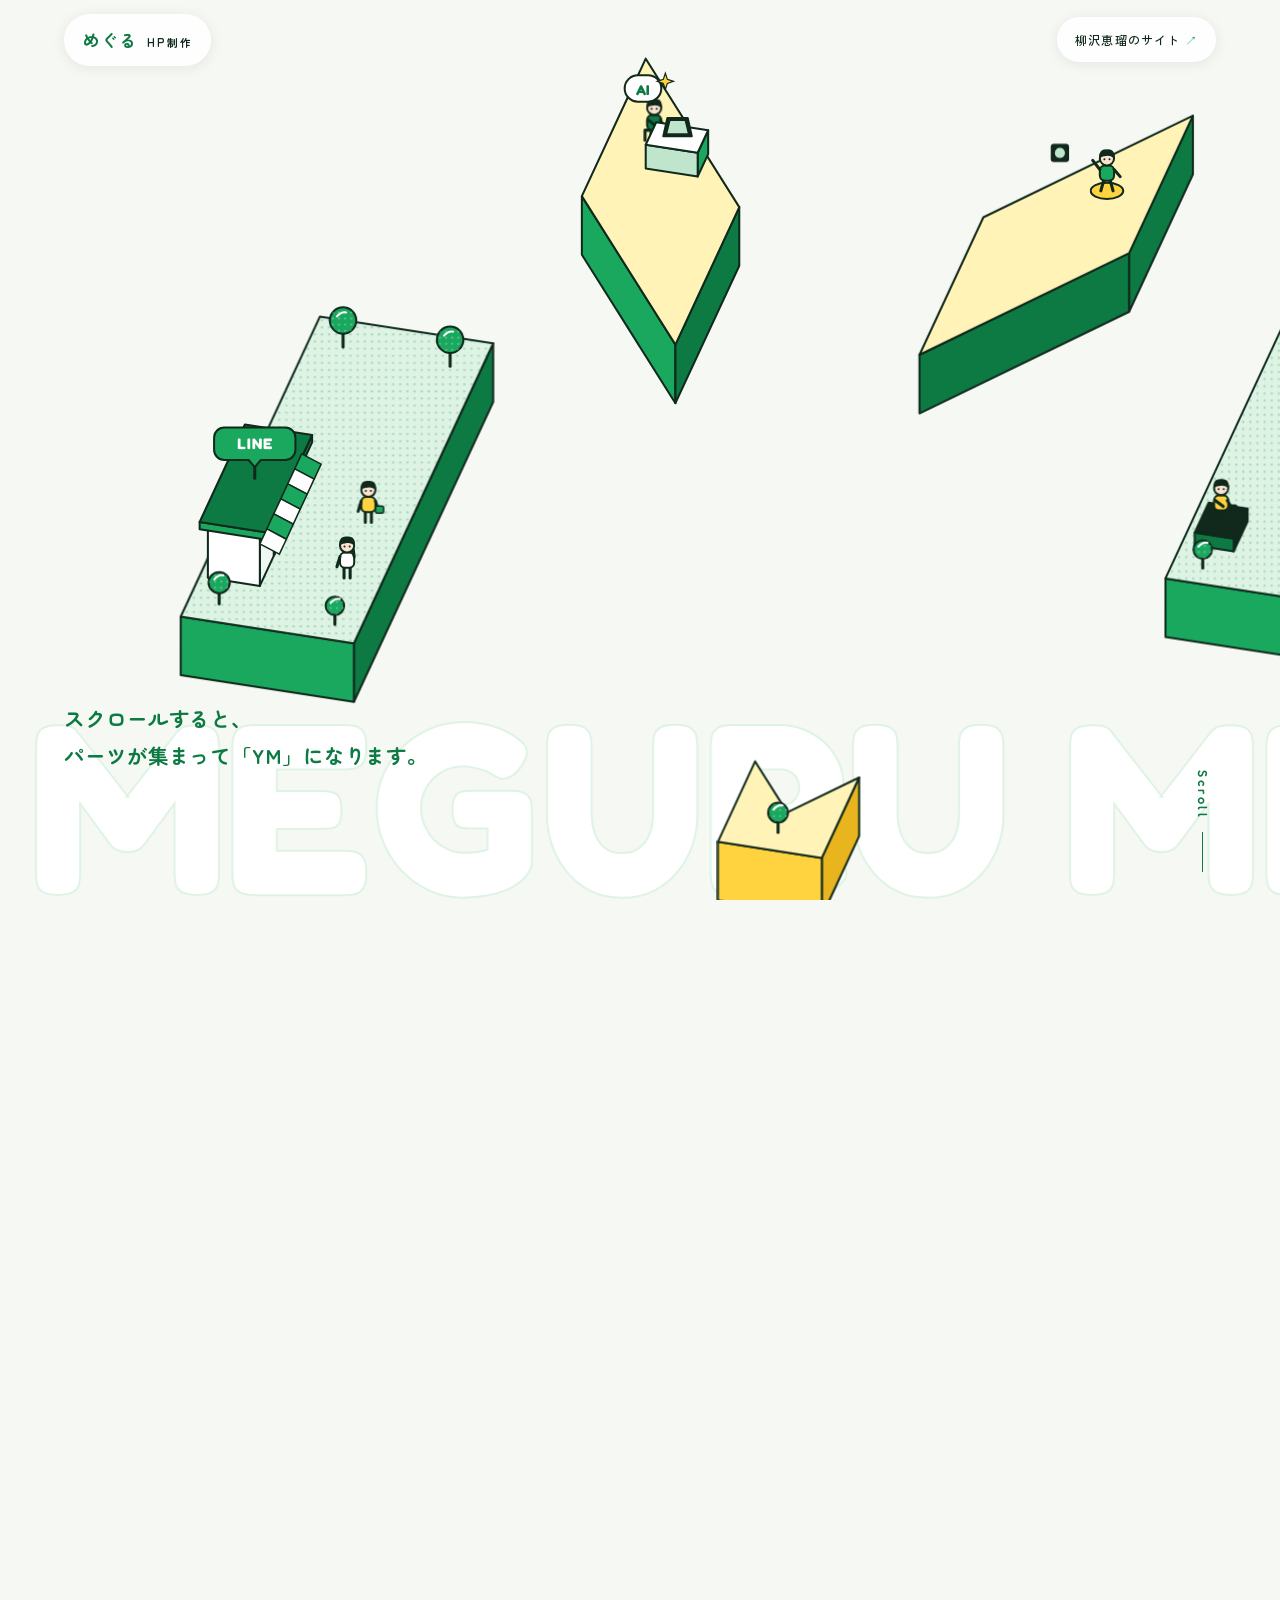
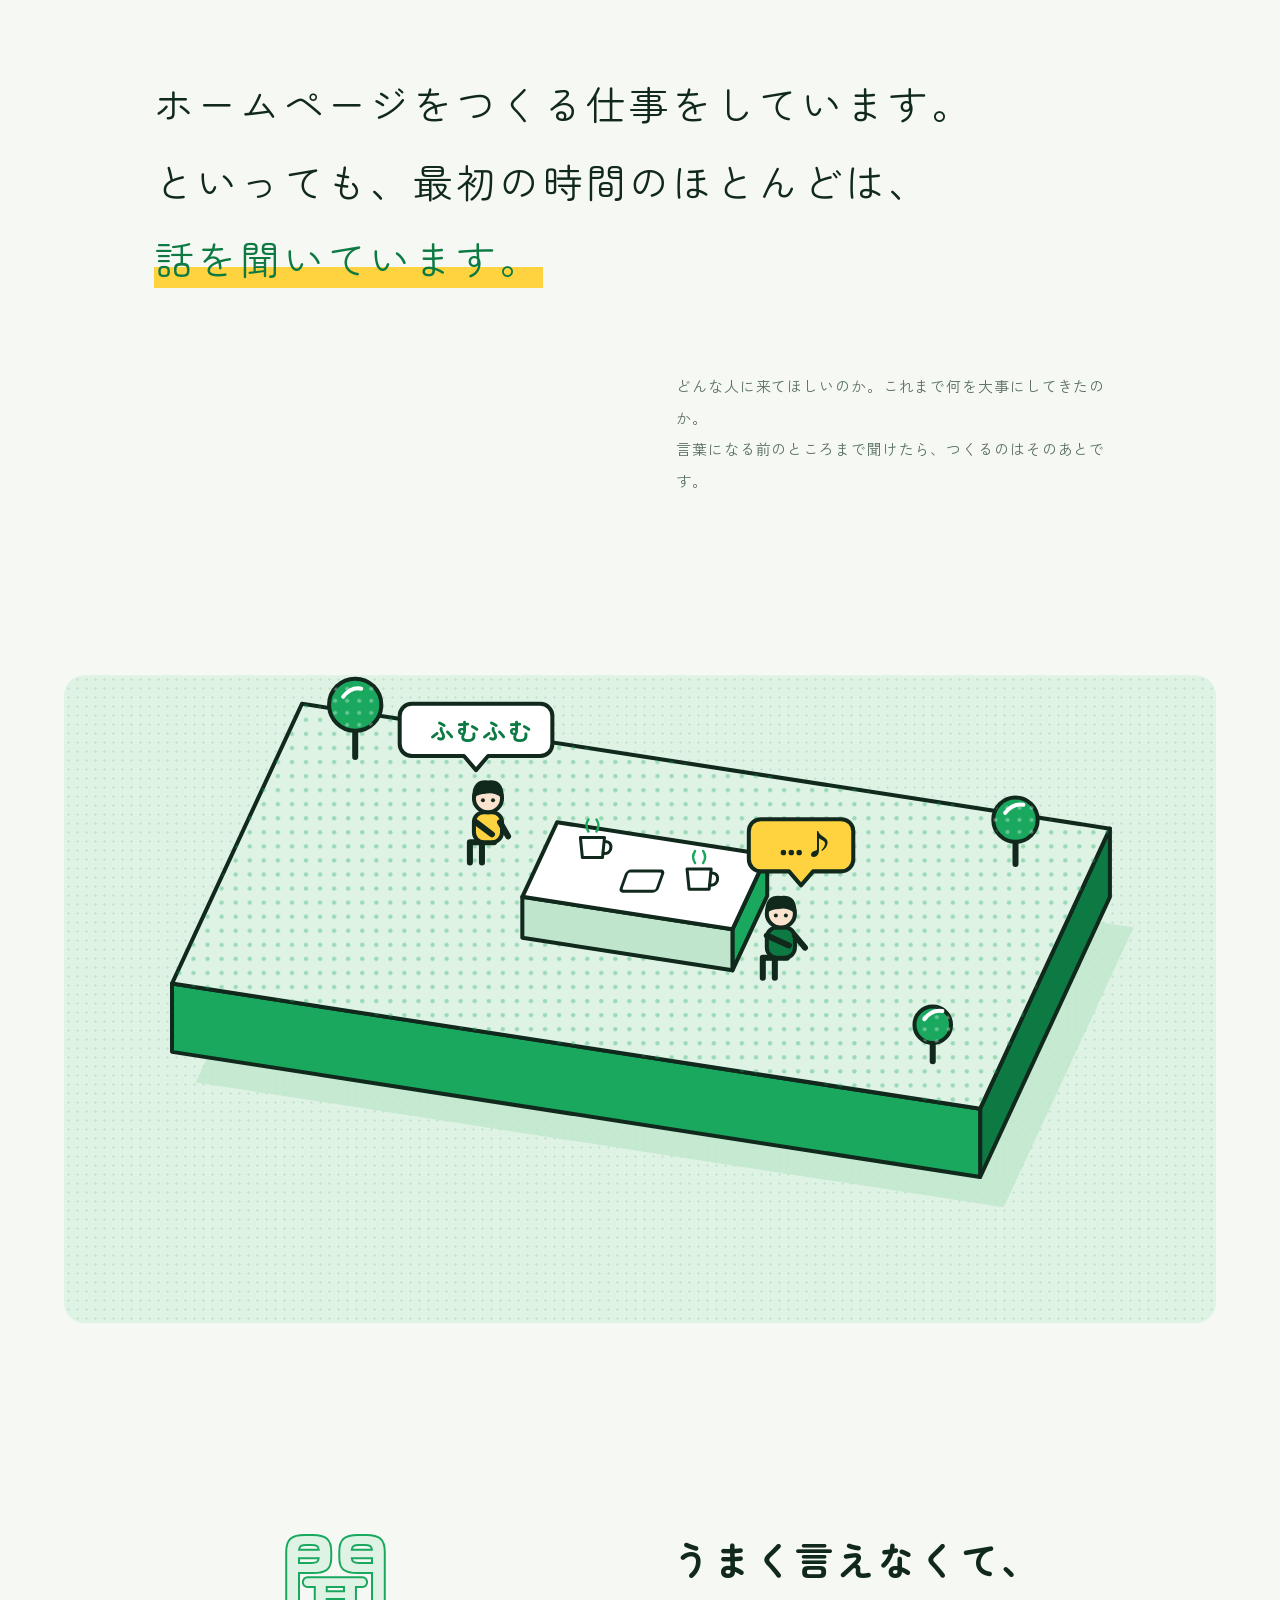
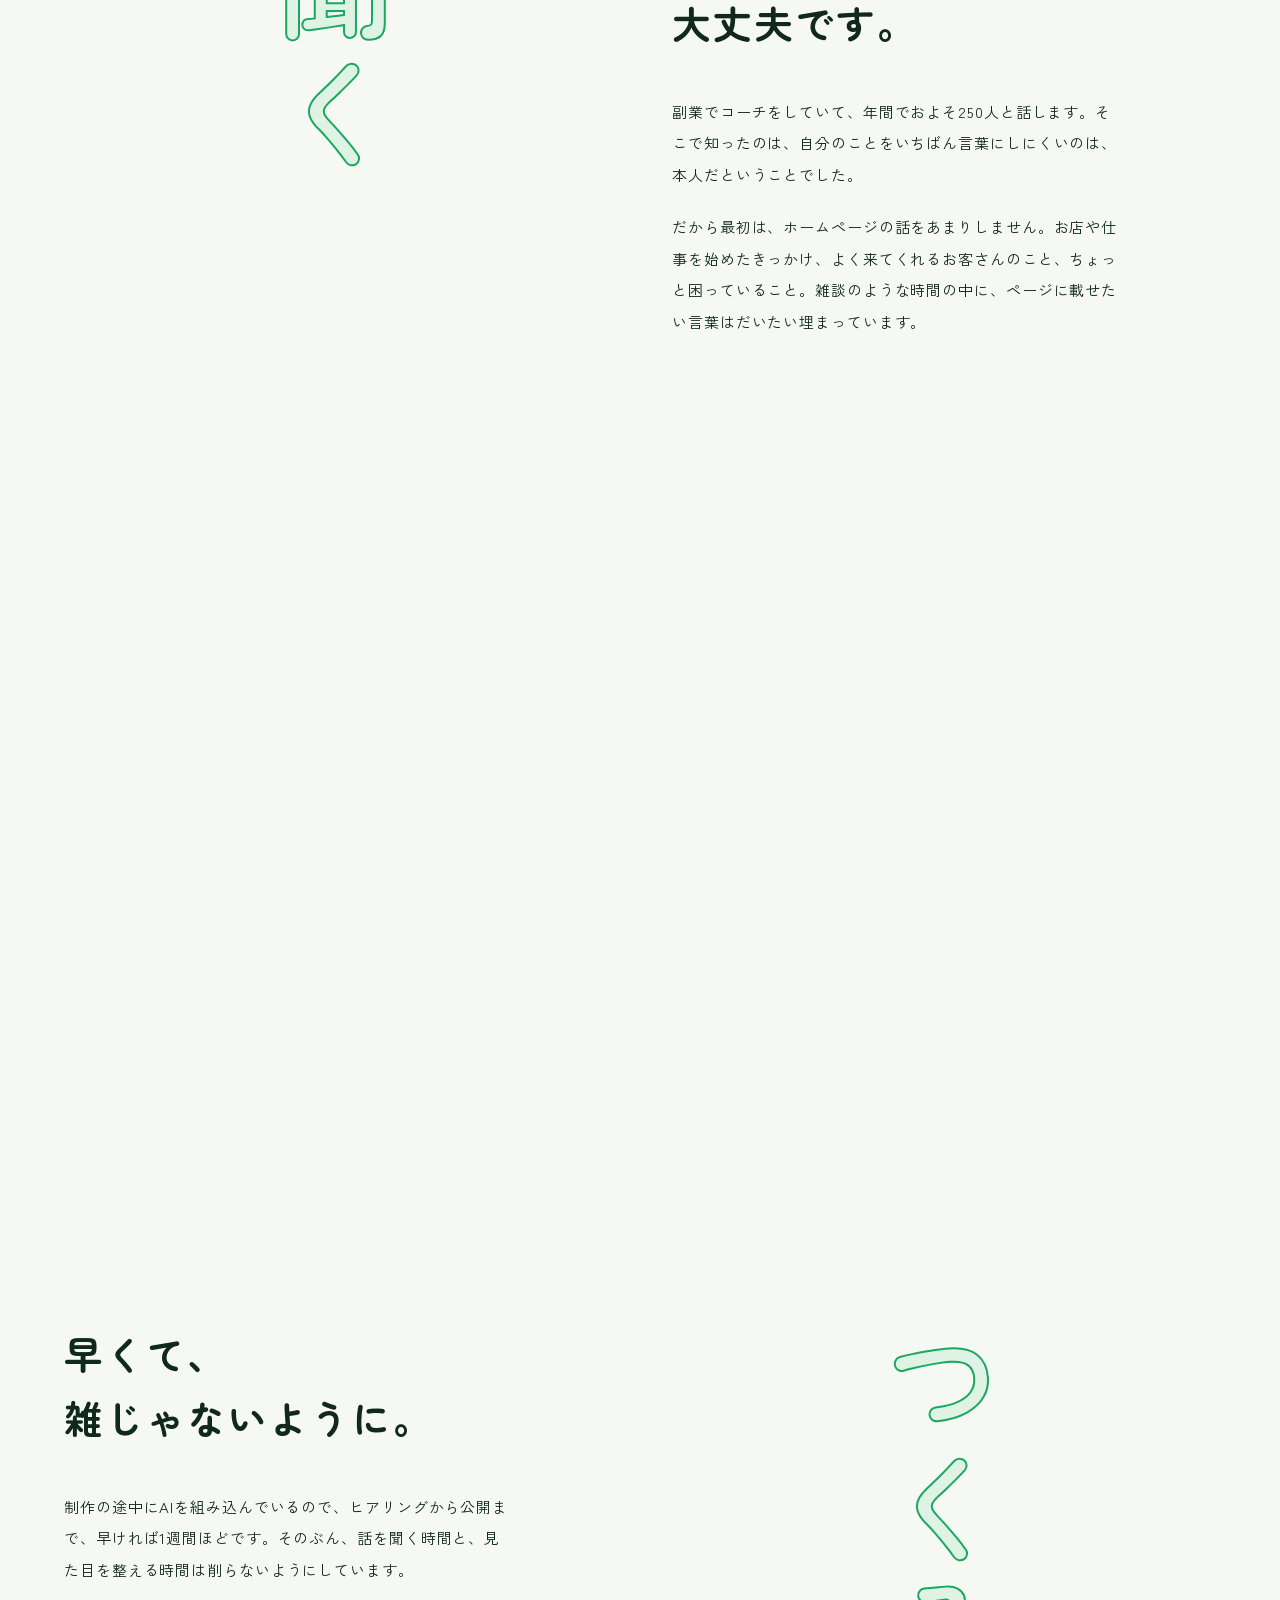
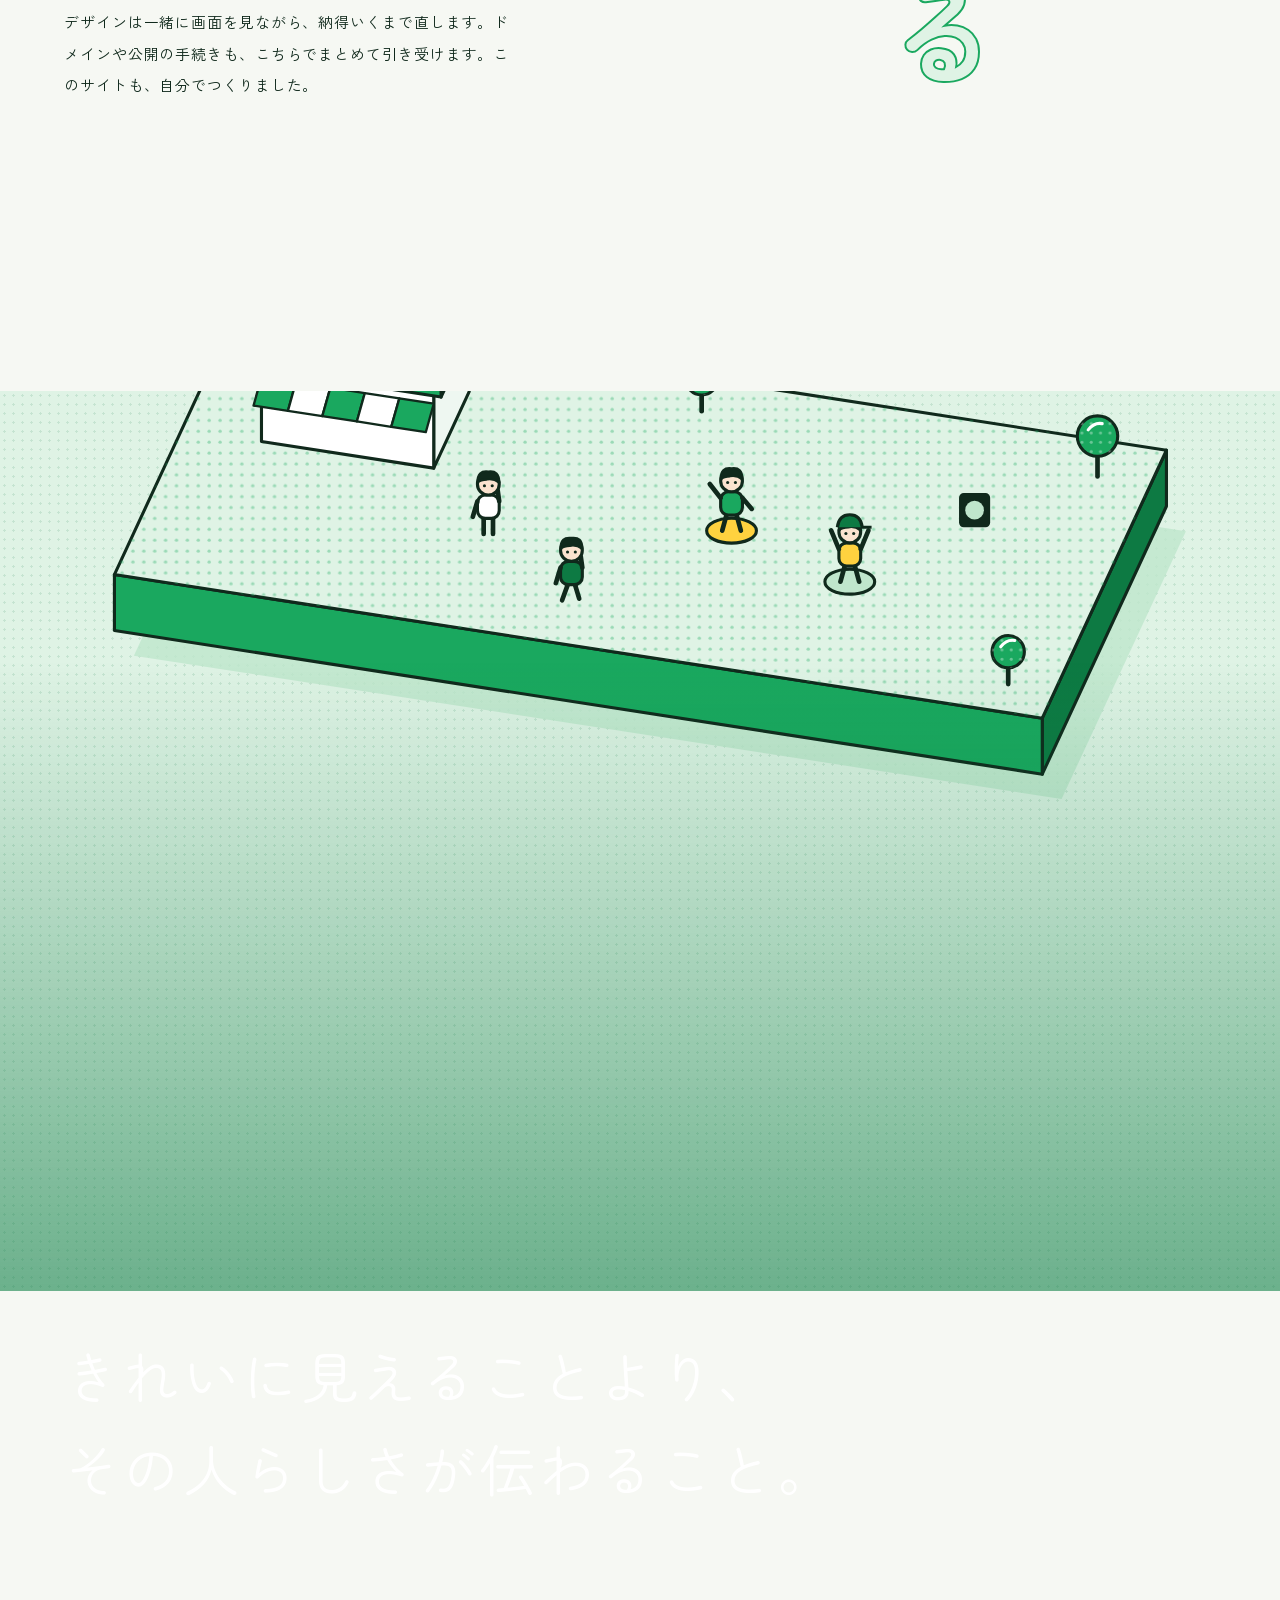
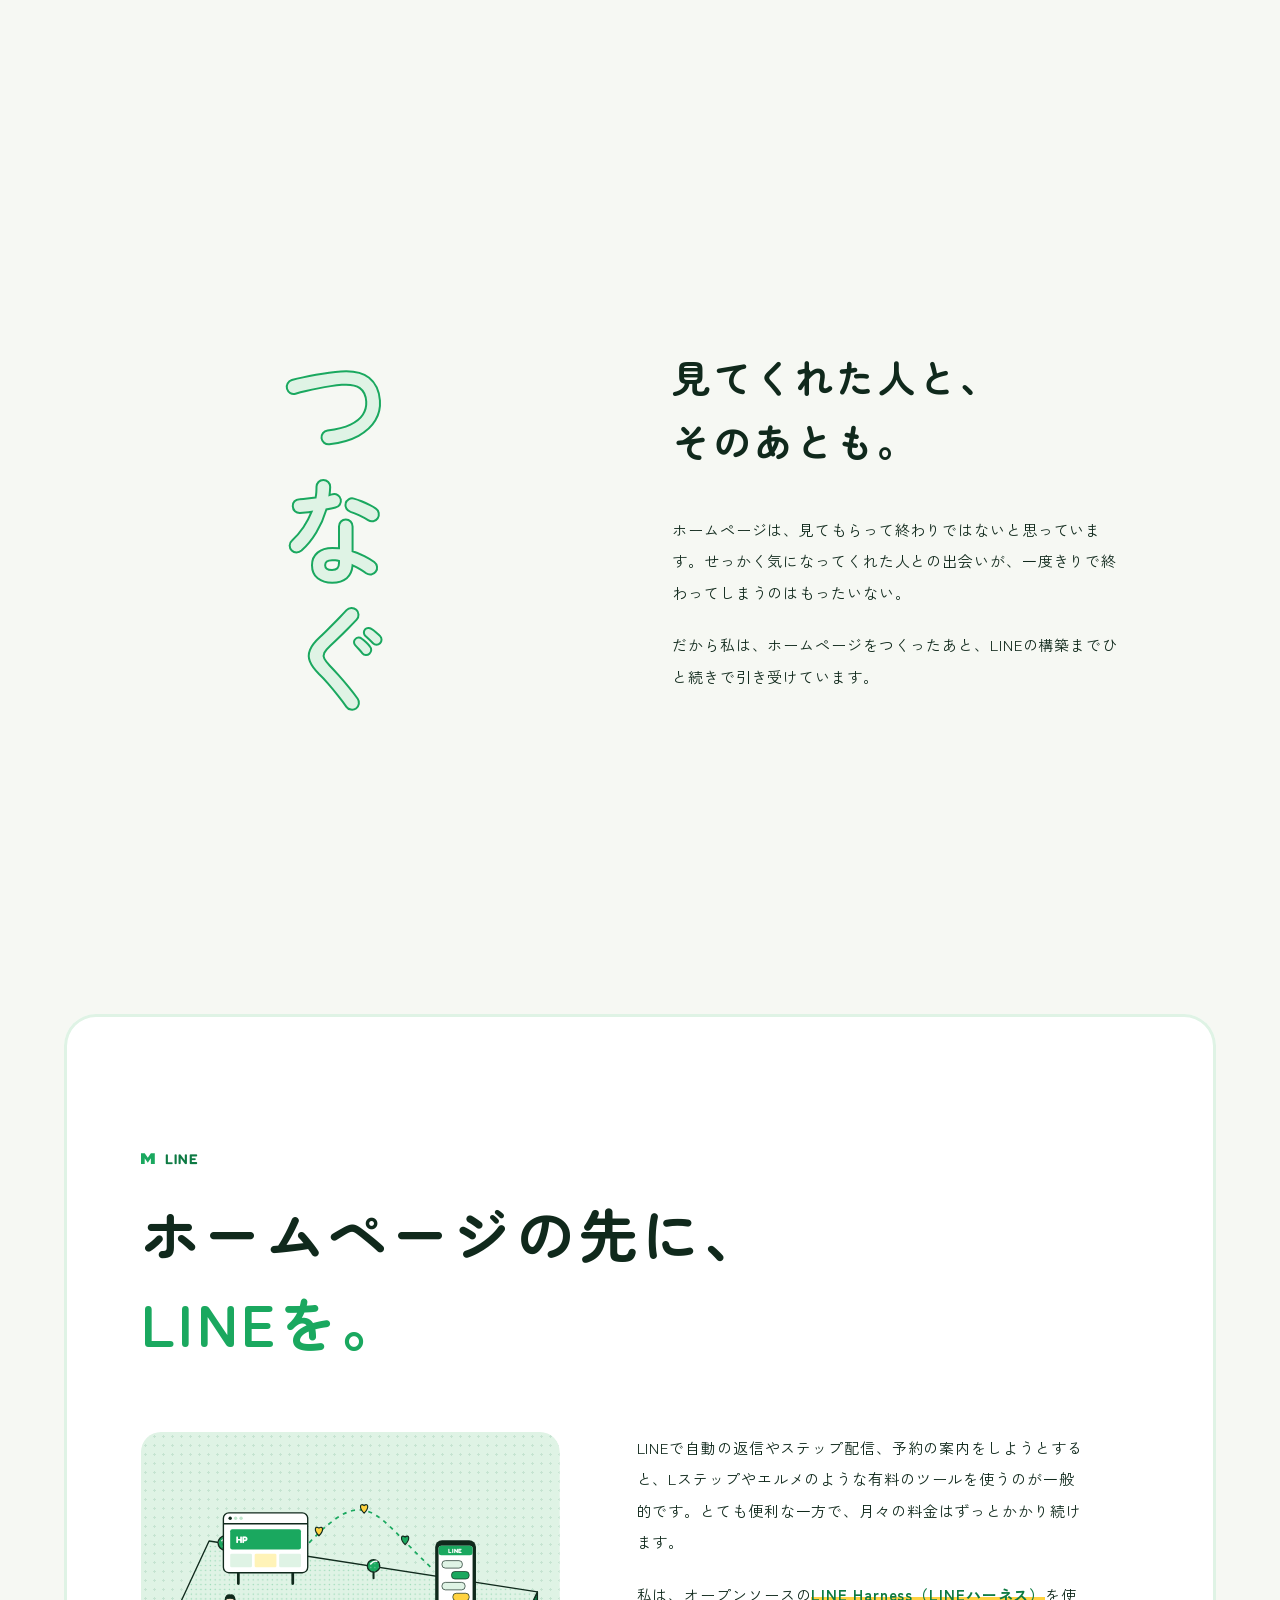
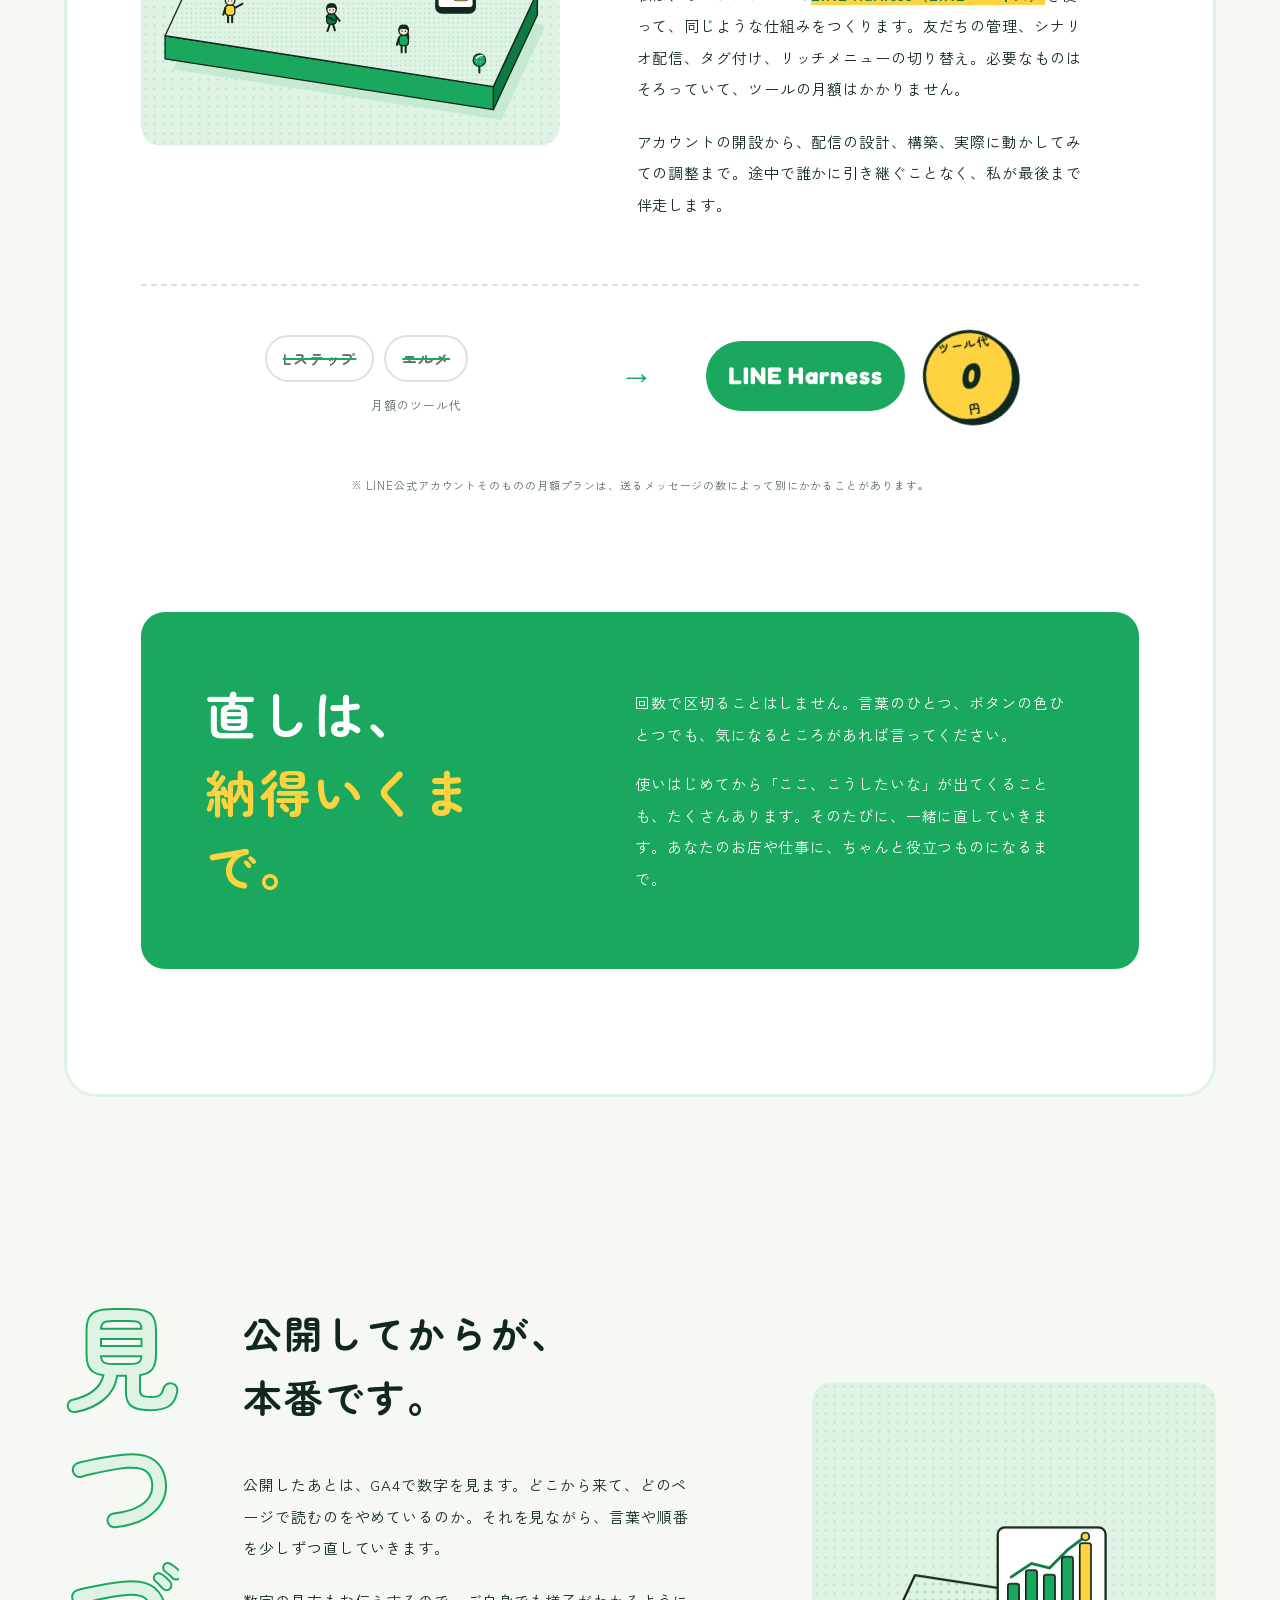
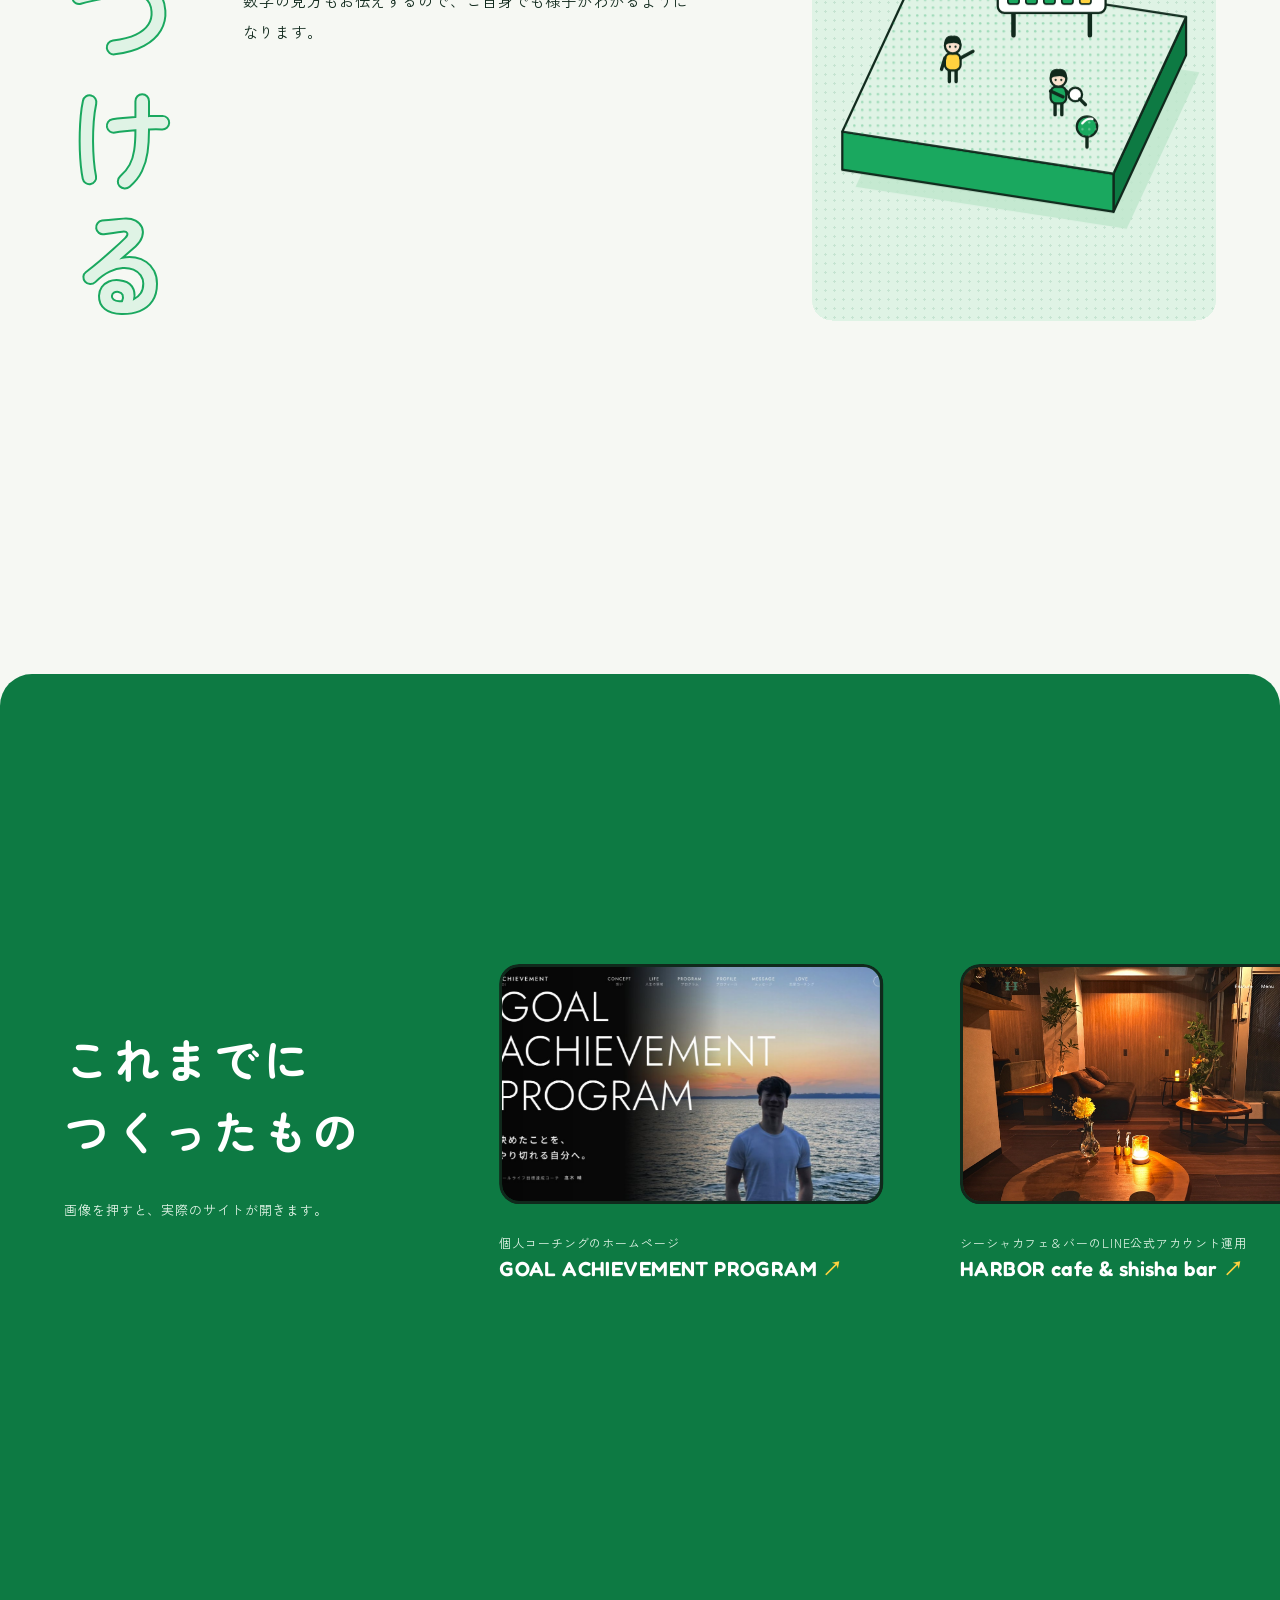
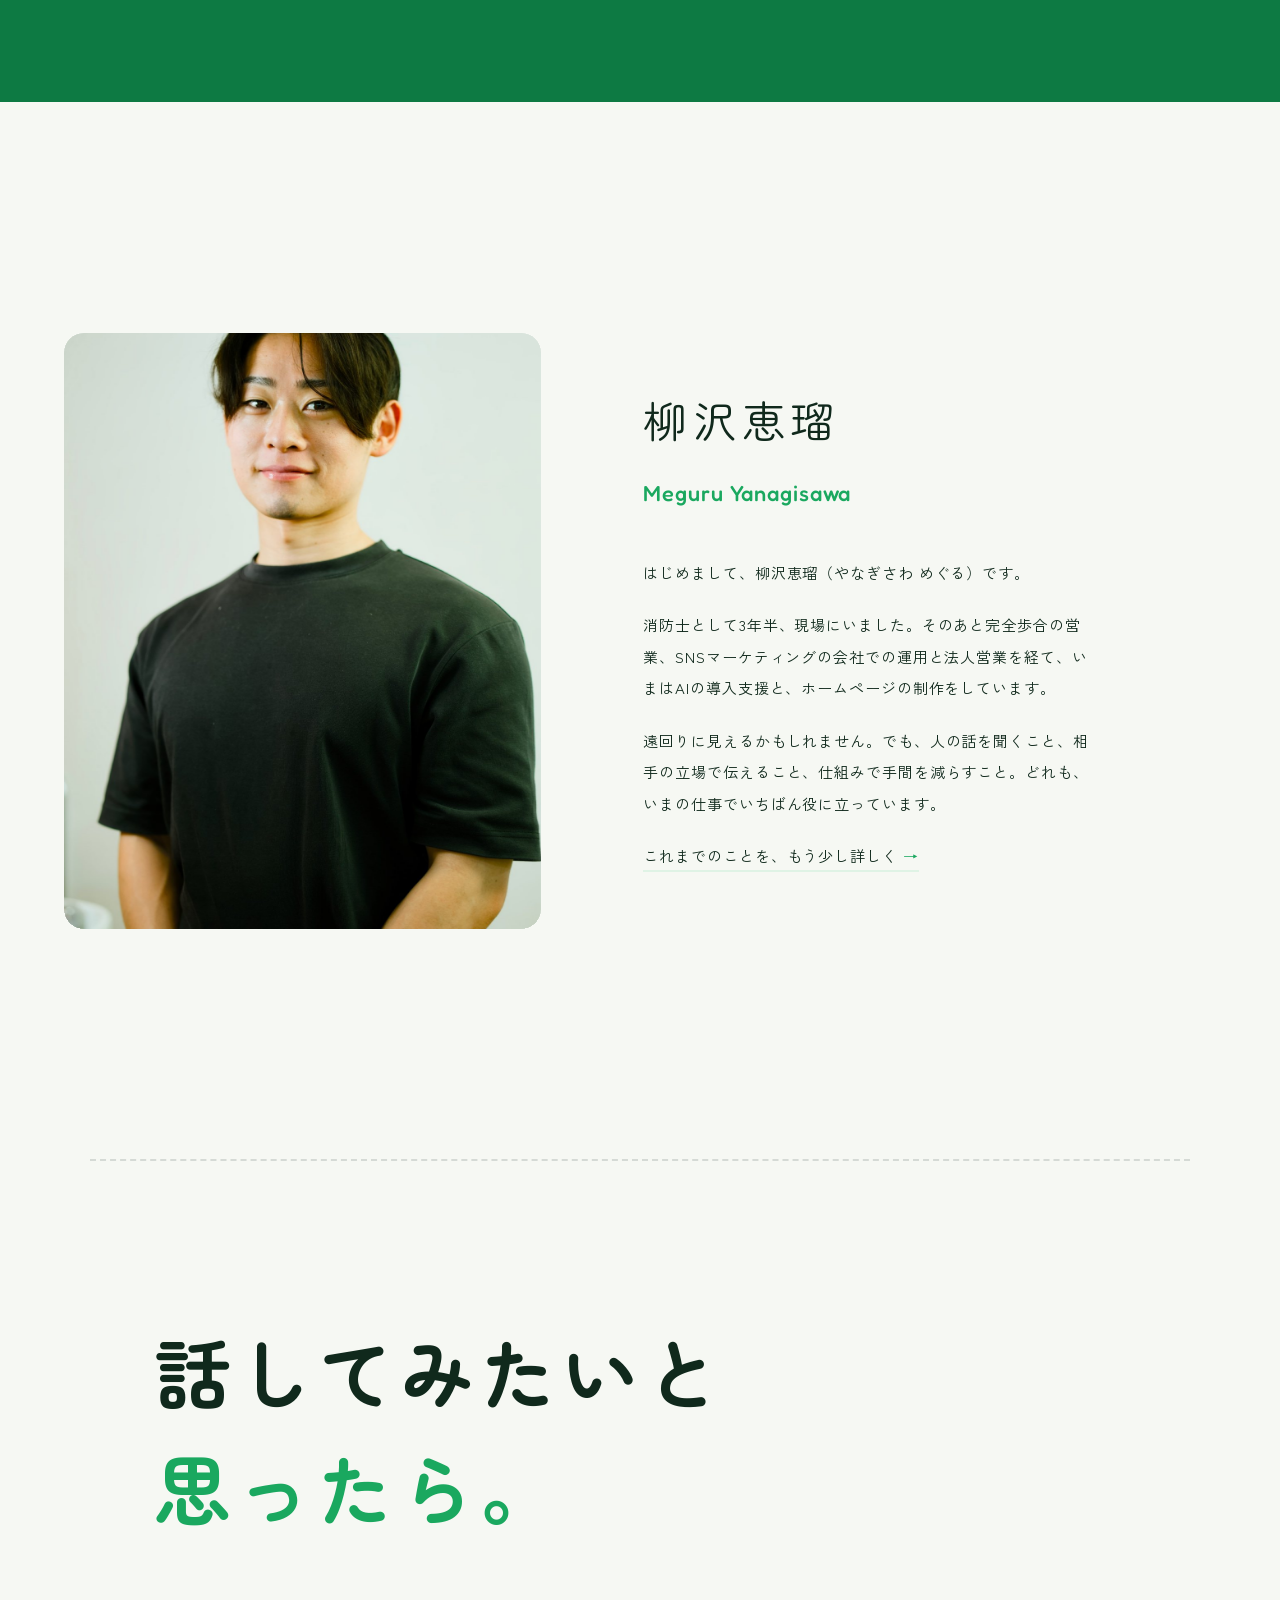
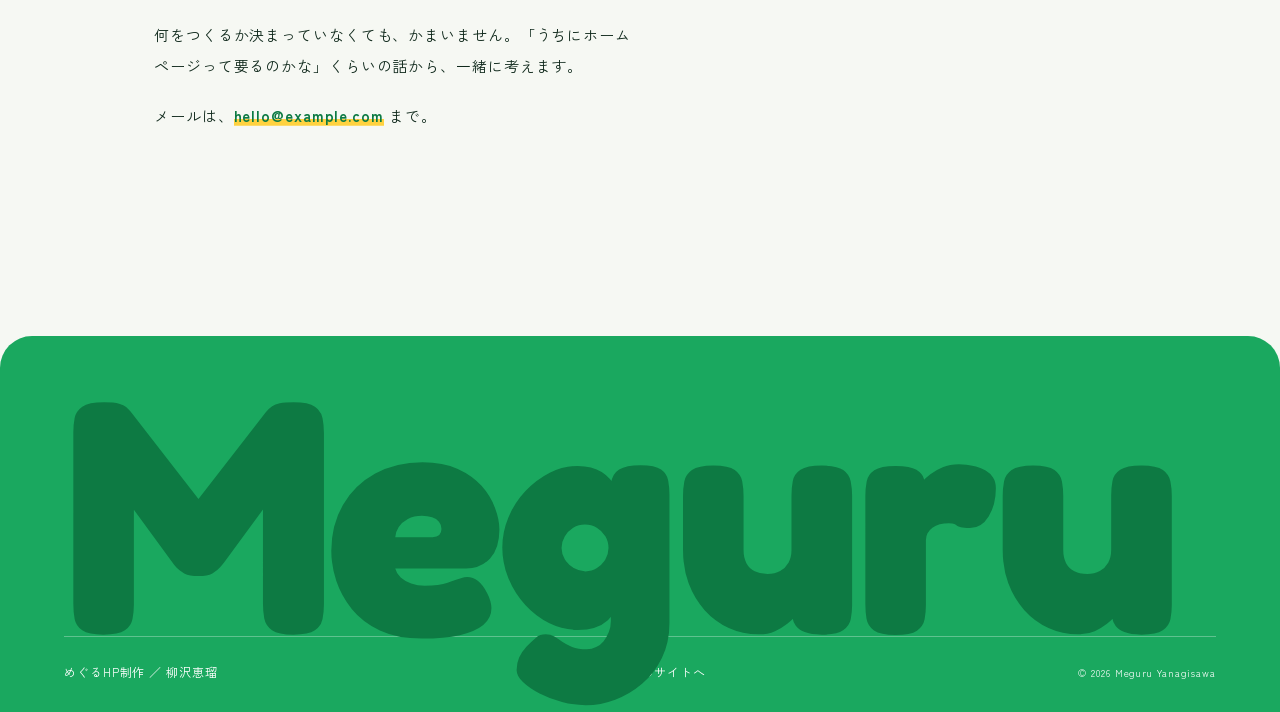
==== commit 638d5839: "めぐるHP制作：LINE構築（LINE Harness）のセクションと「直しは、納得いくまで」を追加 Co-Authored-By: Claude Opus 5.5 <noreply@anthropi" ====
--- a/hp/index.html
+++ b/hp/index.html
@@ -14,7 +14,7 @@
   <link rel="preconnect" href="https://fonts.googleapis.com">
   <link rel="preconnect" href="https://fonts.gstatic.com" crossorigin>
   <link href="https://fonts.googleapis.com/css2?family=Fredoka:wght@500;600;700&family=Zen+Kaku+Gothic+New:wght@400;500;700&family=Zen+Maru+Gothic:wght@500;700&display=swap" rel="stylesheet">
-  <link rel="stylesheet" href="style.css?v=20261013b">
+  <link rel="stylesheet" href="style.css?v=20261013c">
   <script>
     document.documentElement.classList.add("js");
     // 写真がまだ無いときは、仮の写真（data-fallback）→ それも無ければ枠だけ残す
@@ -114,7 +114,7 @@
           <span class="mask"><span>雑じゃないように。</span></span>
         </h2>
         <p data-reveal="up">制作の途中にAIを組み込んでいるので、ヒアリングから公開まで、早ければ1週間ほどです。そのぶん、話を聞く時間と、見た目を整える時間は削らないようにしています。</p>
-        <p data-reveal="up">デザインは一緒に画面を見ながら、3回まで直します。ドメインや公開の手続きも、こちらでまとめて引き受けます。このサイトも、自分でつくりました。</p>
+        <p data-reveal="up">デザインは一緒に画面を見ながら、納得いくまで直します。ドメインや公開の手続きも、こちらでまとめて引き受けます。このサイトも、自分でつくりました。</p>
       </div>
     </article>
 
@@ -139,10 +139,51 @@
           <span class="mask"><span>見てくれた人と、</span></span>
           <span class="mask"><span>そのあとも。</span></span>
         </h2>
-        <p data-reveal="up">ホームページは、見てもらって終わりではないと思っています。気になった人が、気軽にもう一歩近づけるように、LINE公式アカウントをホームページとひと続きのものとして組み立てることもあります。</p>
-        <p data-reveal="up">自動の返信や予約の案内は、オープンソースのLINE Harnessを使って、月々のツール代がかさまない形でつくります。浮いたお金は、本業のほうに使ってほしいからです。</p>
-      </div>
-    </article>
+        <p data-reveal="up">ホームページは、見てもらって終わりではないと思っています。せっかく気になってくれた人との出会いが、一度きりで終わってしまうのはもったいない。</p>
+        <p data-reveal="up">だから私は、ホームページをつくったあと、LINEの構築までひと続きで引き受けています。</p>
+      </div>
+    </article>
+
+    <!-- LINE構築：ホームページの先に -->
+    <section class="line" id="line">
+      <div class="line__head">
+        <p class="tag" data-reveal="up">LINE</p>
+        <h2 class="line__title" data-reveal>
+          <span class="mask"><span>ホームページの先に、</span></span>
+          <span class="mask"><span>LINEを。</span></span>
+        </h2>
+      </div>
+
+      <figure class="line__illust frame" data-reveal="clip">
+        <div class="frame__in" data-parallax="0.08">
+          <div class="illust" data-illust="line"></div>
+        </div>
+      </figure>
+
+      <div class="line__body">
+        <p data-reveal="up">LINEで自動の返信やステップ配信、予約の案内をしようとすると、Lステップやエルメのような有料のツールを使うのが一般的です。とても便利な一方で、月々の料金はずっとかかり続けます。</p>
+        <p data-reveal="up">私は、オープンソースの<b>LINE Harness（LINEハーネス）</b>を使って、同じような仕組みをつくります。友だちの管理、シナリオ配信、タグ付け、リッチメニューの切り替え。必要なものはそろっていて、ツールの月額はかかりません。</p>
+        <p data-reveal="up">アカウントの開設から、配信の設計、構築、実際に動かしてみての調整まで。途中で誰かに引き継ぐことなく、私が最後まで伴走します。</p>
+      </div>
+
+      <div class="line__swap" data-reveal="up">
+        <p class="line__from"><s>Lステップ</s><s>エルメ</s><small>月額のツール代</small></p>
+        <p class="line__arrow" aria-hidden="true">→</p>
+        <p class="line__to"><b>LINE Harness</b><span class="line__stamp">ツール代<br><em>0</em>円</span></p>
+      </div>
+      <p class="line__note" data-reveal="up">※ LINE公式アカウントそのものの月額プランは、送るメッセージの数によって別にかかることがあります。</p>
+
+      <div class="line__promise">
+        <h3 class="line__promise-title" data-reveal>
+          <span class="mask"><span>直しは、</span></span>
+          <span class="mask"><span>納得いくまで。</span></span>
+        </h3>
+        <div class="line__promise-body">
+          <p data-reveal="up">回数で区切ることはしません。言葉のひとつ、ボタンの色ひとつでも、気になるところがあれば言ってください。</p>
+          <p data-reveal="up">使いはじめてから「ここ、こうしたいな」が出てくることも、たくさんあります。そのたびに、一緒に直していきます。あなたのお店や仕事に、ちゃんと役立つものになるまで。</p>
+        </div>
+      </div>
+    </section>
 
     <!-- 見つづける -->
     <article class="chapter chapter--rev chapter--photo">
@@ -239,7 +280,7 @@
 
   <script src="draw.js?v=20261013b"></script>
   <script src="scene.js?v=20261013b"></script>
-  <script src="illust.js?v=20261013b"></script>
+  <script src="illust.js?v=20261013c"></script>
   <script src="main.js?v=20261013b"></script>
 </body>
 </html>
--- a/hp/style.css
+++ b/hp/style.css
@@ -651,6 +651,111 @@
 .footer__row a:hover { color: var(--pop); }
 
 /* ==========================================================
+   LINE構築
+   ========================================================== */
+.line {
+  position: relative;
+  margin: clamp(40px, 6vw, 80px) var(--gut) 0;
+  padding: clamp(80px, 10vw, 140px) clamp(20px, 6vw, 96px);
+  border-radius: 32px;
+  background: #fff;
+  box-shadow: 0 0 0 3px var(--pale) inset;
+  display: grid;
+  grid-template-columns: 5fr 6fr;
+  gap: clamp(32px, 5vw, 72px) clamp(40px, 6vw, 96px);
+  align-items: start;
+}
+.line__head { grid-column: 1 / -1; }
+.line__title {
+  margin-top: 16px;
+  font-family: var(--round);
+  font-size: clamp(32px, 4.6vw, 64px);
+  line-height: 1.45;
+  letter-spacing: .06em;
+}
+.line__title .mask:last-child > span { color: var(--green); }
+.line__illust { aspect-ratio: 4 / 3; }
+.line__body { max-width: 30em; }
+.line__body p + p { margin-top: 1.4em; }
+.line__body b { color: var(--deep); background: linear-gradient(transparent 62%, var(--pop) 62%); }
+
+/* Lステップ・エルメ → LINE Harness */
+.line__swap {
+  grid-column: 1 / -1;
+  display: flex;
+  flex-wrap: wrap;
+  align-items: center;
+  justify-content: center;
+  gap: 16px clamp(20px, 4vw, 56px);
+  padding: clamp(28px, 4vw, 44px) 0 0;
+  border-top: 2px dashed var(--line);
+}
+.line__from { display: flex; flex-wrap: wrap; align-items: center; gap: 10px; color: var(--mute); }
+.line__from s {
+  padding: 6px 16px;
+  border-radius: 999px;
+  border: 2px solid var(--line);
+  font-family: var(--round);
+  font-weight: 700;
+  text-decoration-color: var(--green);
+  text-decoration-thickness: 2px;
+}
+.line__from small { width: 100%; text-align: center; font-size: 12px; }
+.line__arrow { font-family: var(--latin); font-size: 34px; color: var(--green); animation: nudge 1.4s ease-in-out infinite; }
+@keyframes nudge { 50% { transform: translateX(8px); } }
+.line__to { display: flex; align-items: center; gap: 18px; }
+.line__to b {
+  padding: 10px 22px;
+  border-radius: 999px;
+  background: var(--green);
+  color: #fff;
+  font-family: var(--latin);
+  font-size: clamp(18px, 2vw, 24px);
+  letter-spacing: .04em;
+}
+.line__stamp {
+  display: grid;
+  place-items: center;
+  width: 92px; height: 92px;
+  border-radius: 50%;
+  background: var(--pop);
+  border: 3px solid var(--ink);
+  box-shadow: 4px 4px 0 var(--ink);
+  font-family: var(--round);
+  font-weight: 700;
+  font-size: 12px;
+  line-height: 1.1;
+  text-align: center;
+  transform: rotate(-10deg);
+}
+.line__stamp em { font-family: var(--latin); font-size: 34px; line-height: 1; }
+.line__swap.is-in .line__stamp { animation: stamp .7s var(--pop-ease) .4s both; }
+@keyframes stamp { from { transform: scale(2.2) rotate(-30deg); opacity: 0; } to { transform: rotate(-10deg); opacity: 1; } }
+.line__note { grid-column: 1 / -1; margin-top: -12px; text-align: center; font-size: 11px; color: var(--mute); }
+
+/* 直しは、納得いくまで */
+.line__promise {
+  grid-column: 1 / -1;
+  display: grid;
+  grid-template-columns: 5fr 6fr;
+  gap: clamp(24px, 5vw, 96px);
+  align-items: center;
+  margin-top: clamp(24px, 4vw, 56px);
+  padding: clamp(32px, 5vw, 64px);
+  border-radius: 24px;
+  background: var(--green);
+  color: #fff;
+}
+.line__promise-title {
+  font-family: var(--round);
+  font-size: clamp(30px, 4vw, 56px);
+  line-height: 1.45;
+  letter-spacing: .06em;
+}
+.line__promise-title .mask:last-child > span { color: var(--pop); }
+.line__promise-body p + p { margin-top: 1.2em; }
+
+/* ==========================================================
    これまでのこと（history.html）
    ========================================================== */
 .h-hero {
@@ -801,6 +906,12 @@
   .me { grid-template-columns: 1fr; }
   .me__photo { width: 86%; }
 
+  .line { grid-template-columns: 1fr; margin-left: 12px; margin-right: 12px; }
+  .line__title { font-size: clamp(24px, 7vw, 32px); }
+  .line__swap { flex-direction: column; }
+  .line__arrow { transform: rotate(90deg); animation: none; }
+  .line__promise { grid-template-columns: 1fr; }
+
   .h-hero__illust { aspect-ratio: 4 / 3; }
   .h-chap { grid-template-columns: 1fr; gap: 28px; }
   .h-chap--rev .h-chap__illust { order: 0; }
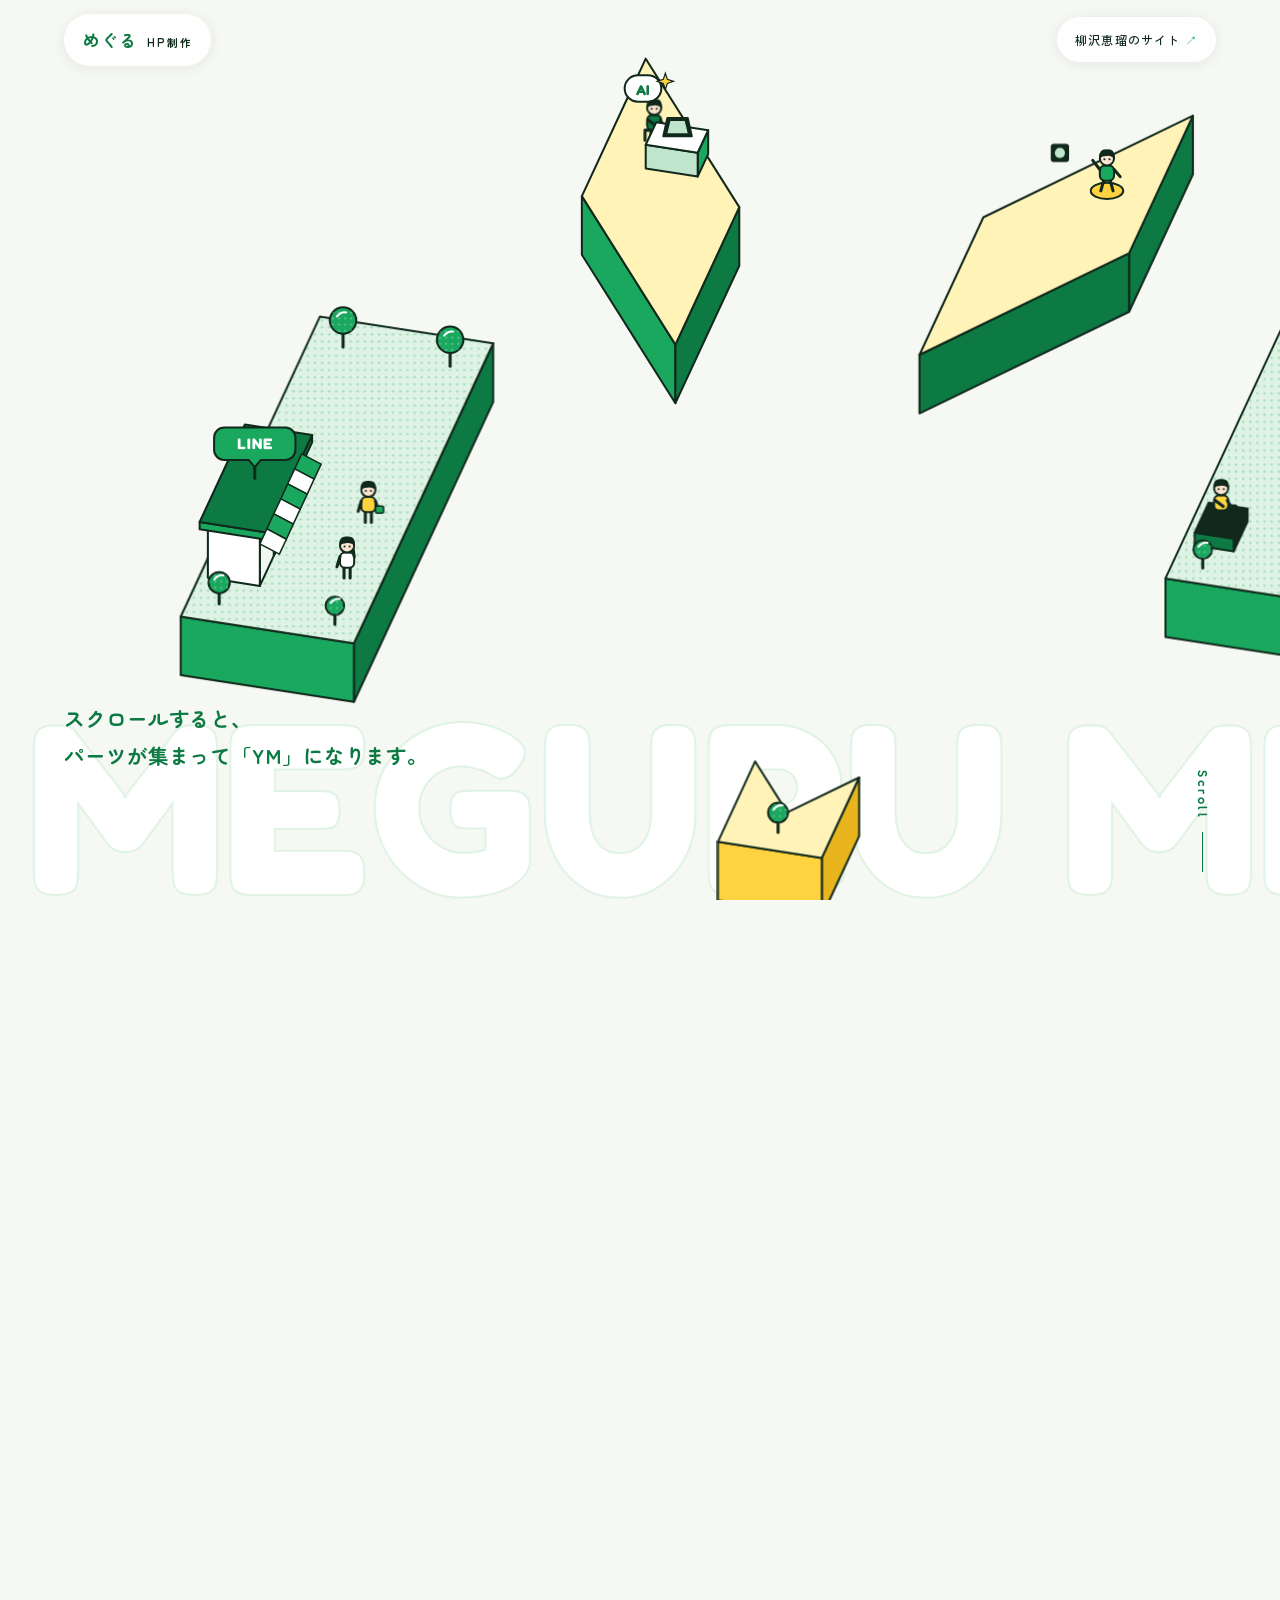
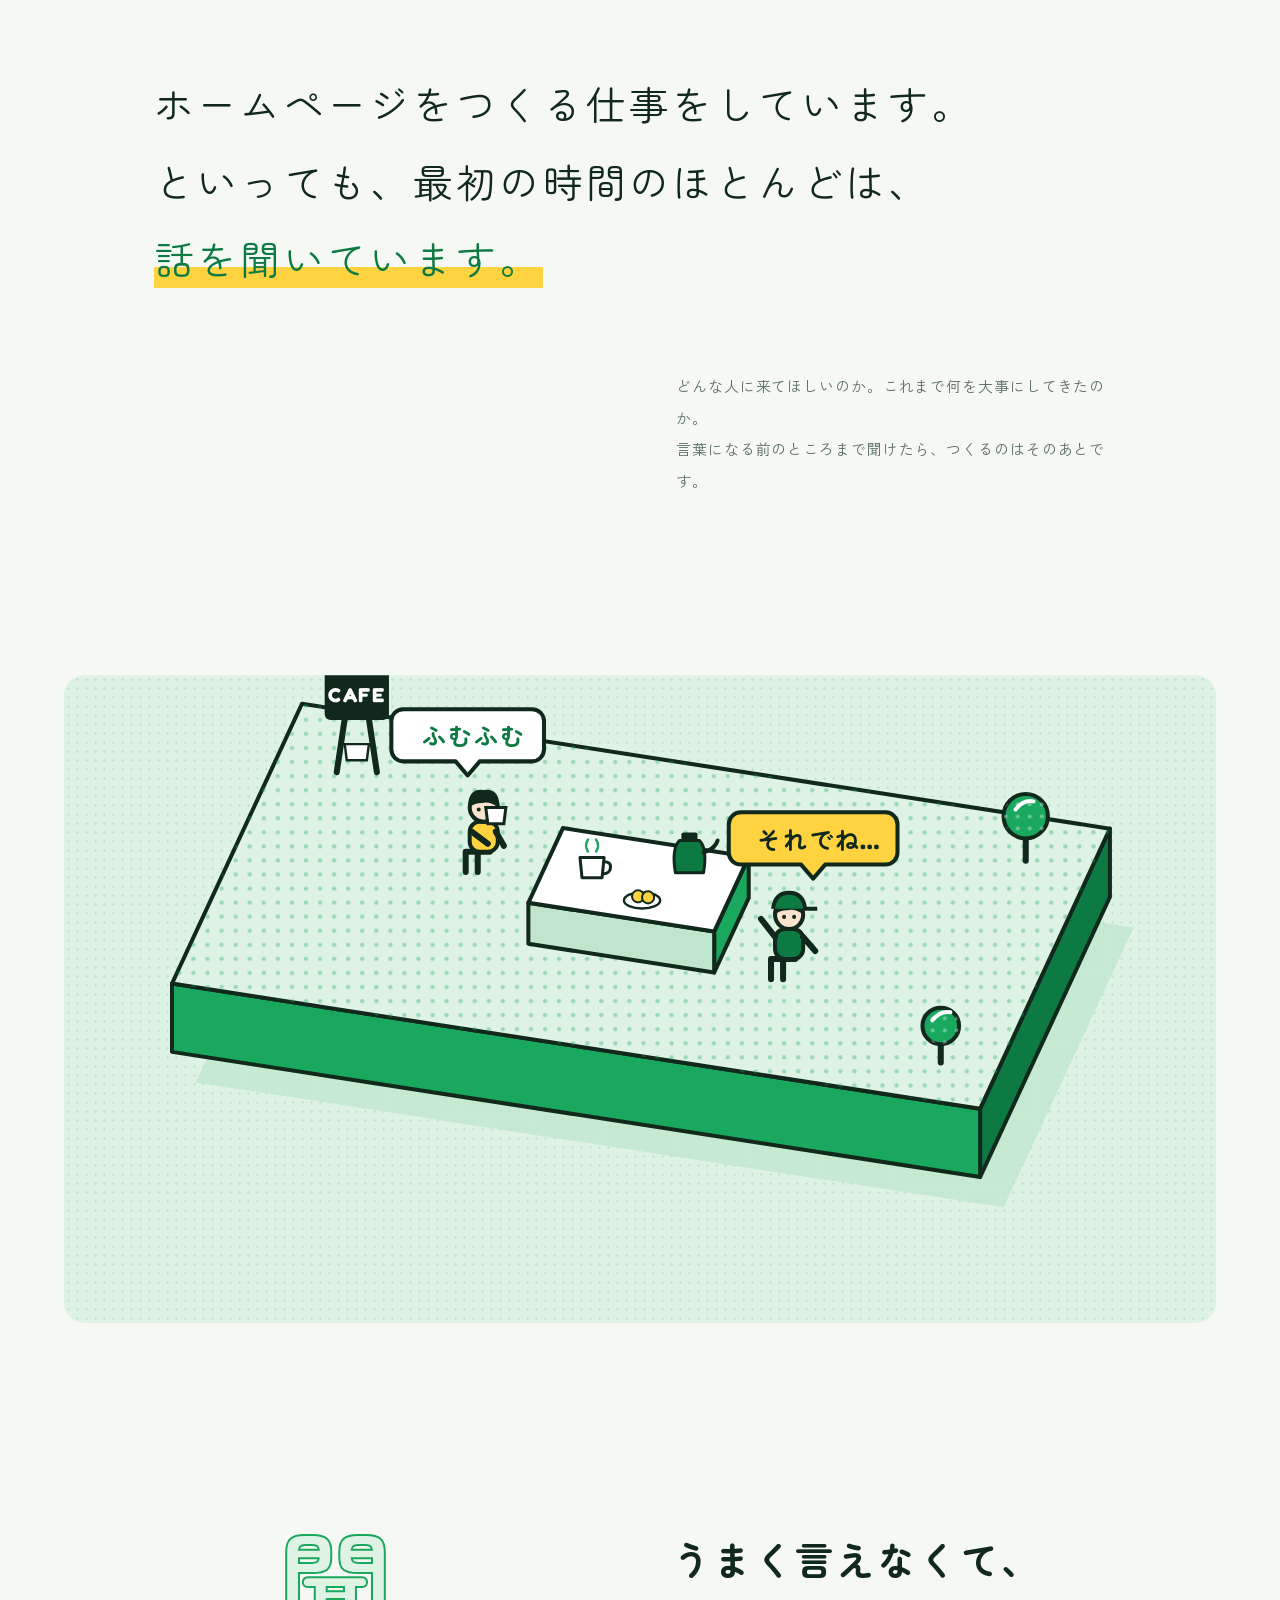
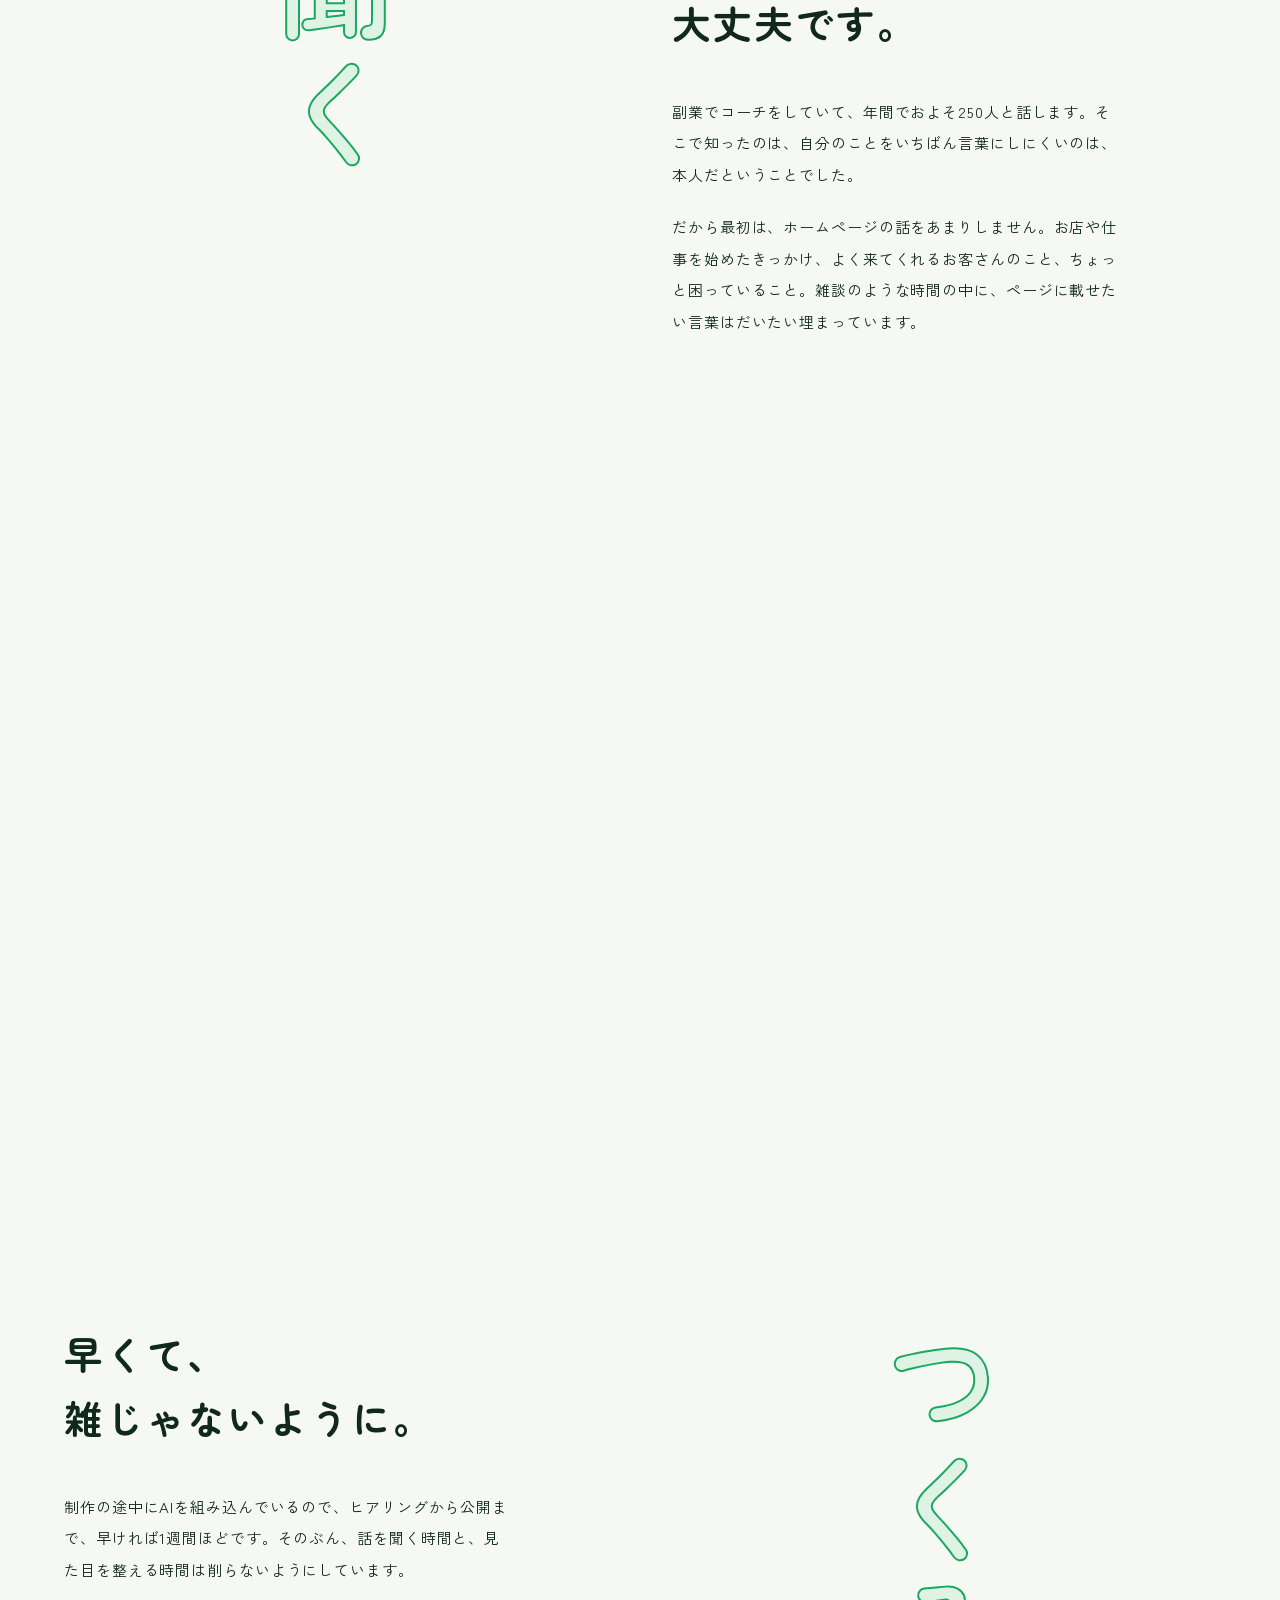
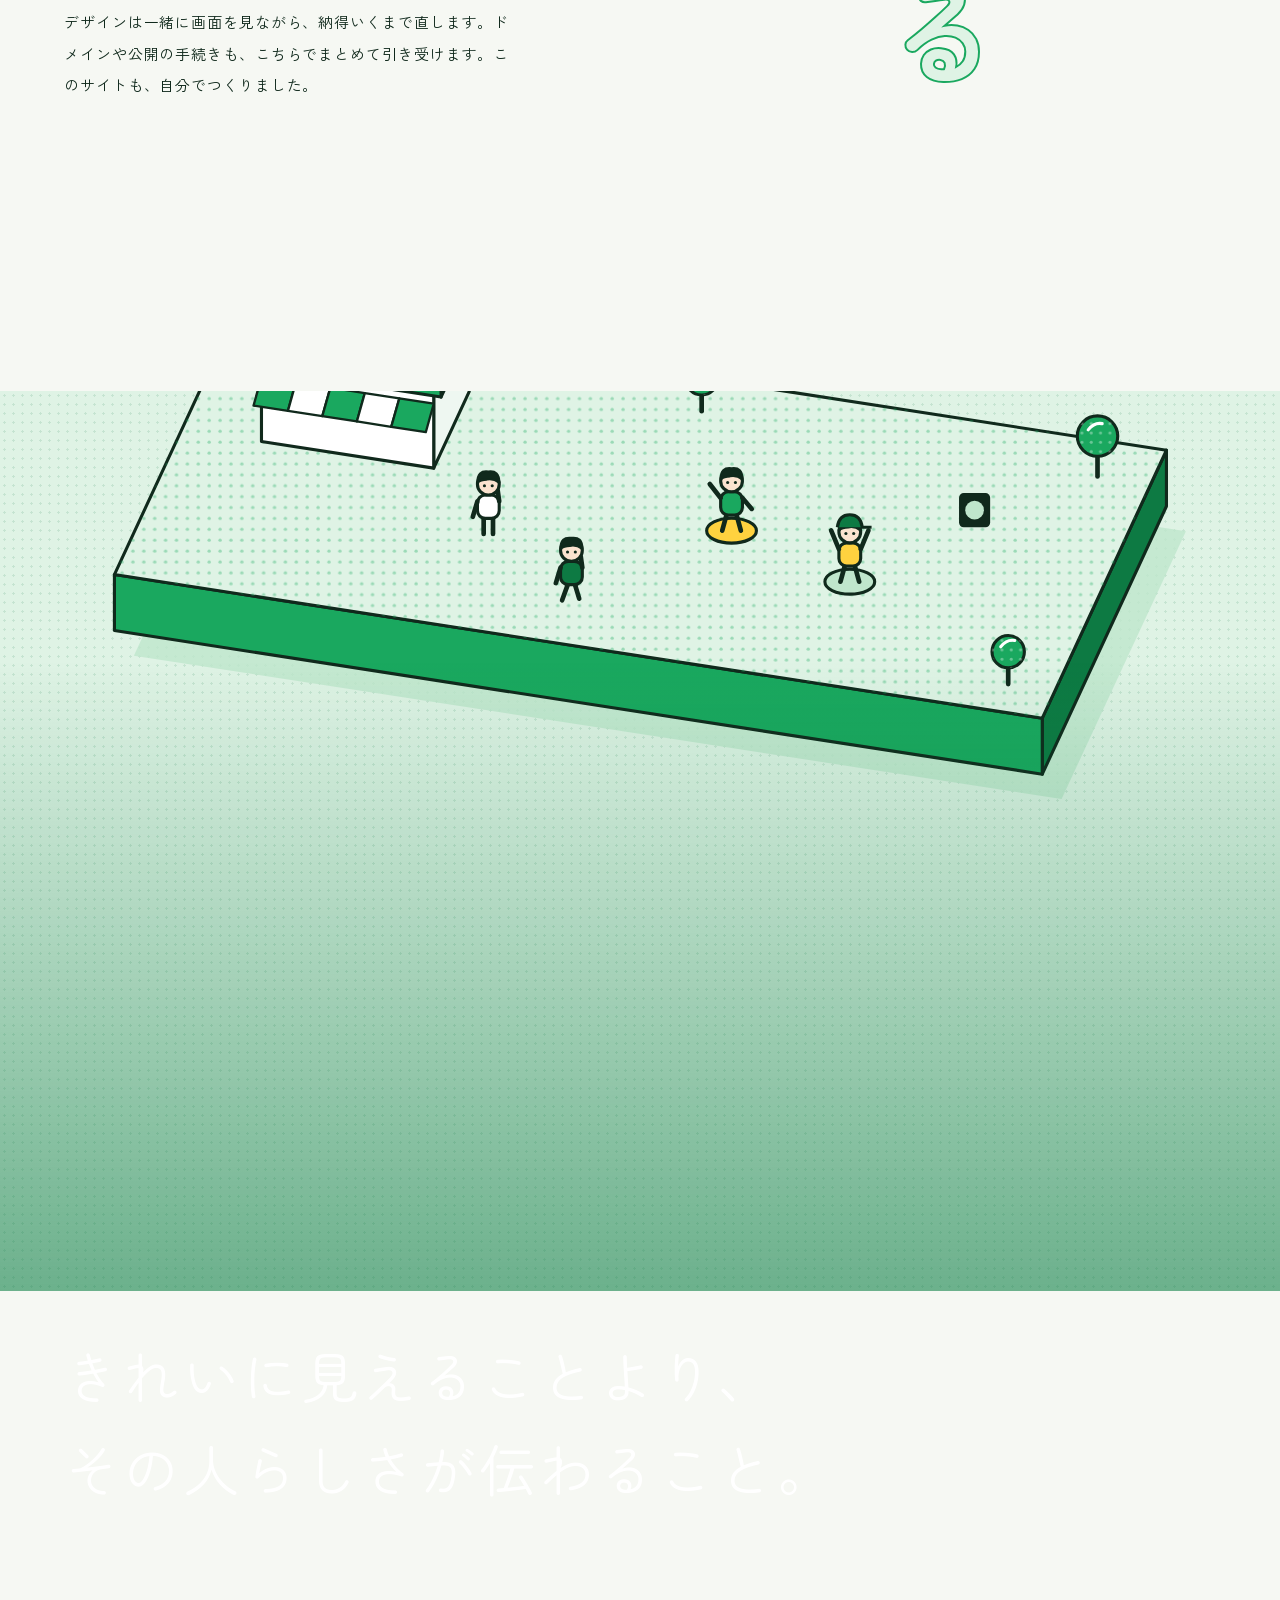
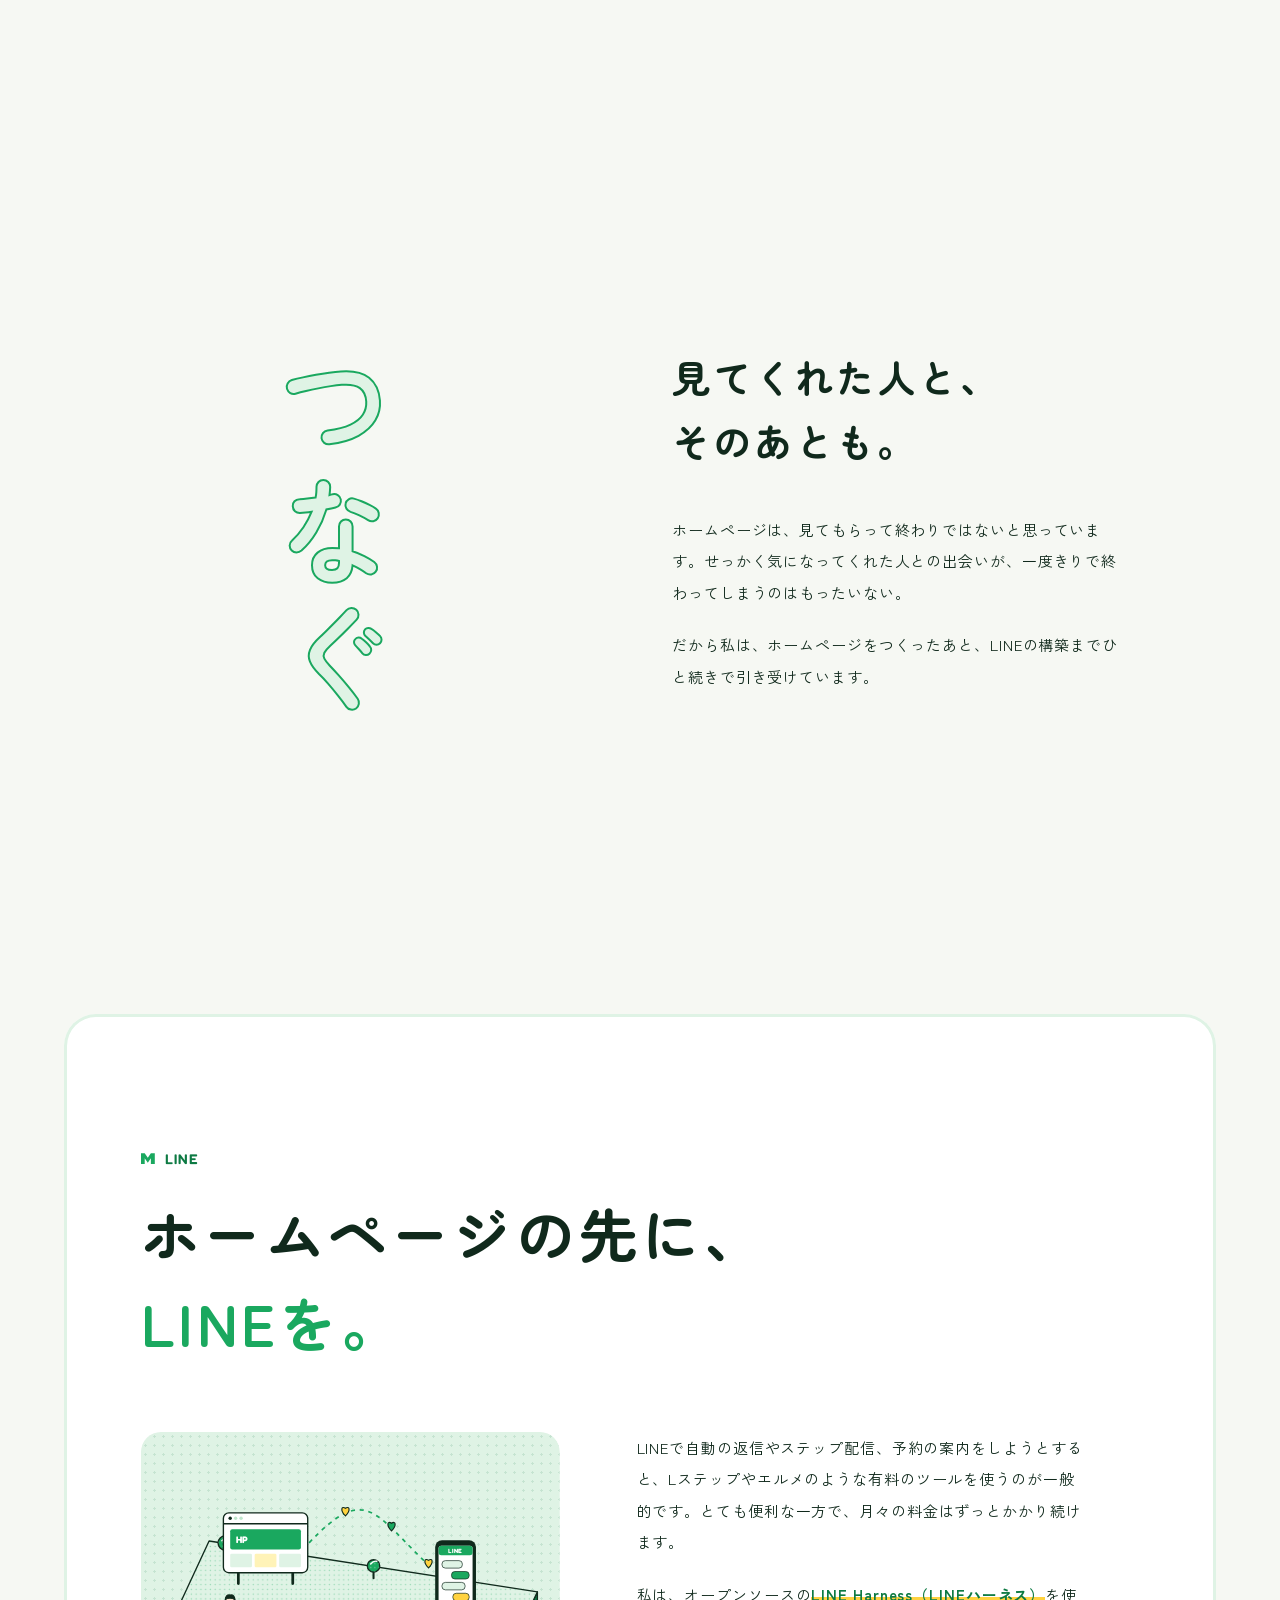
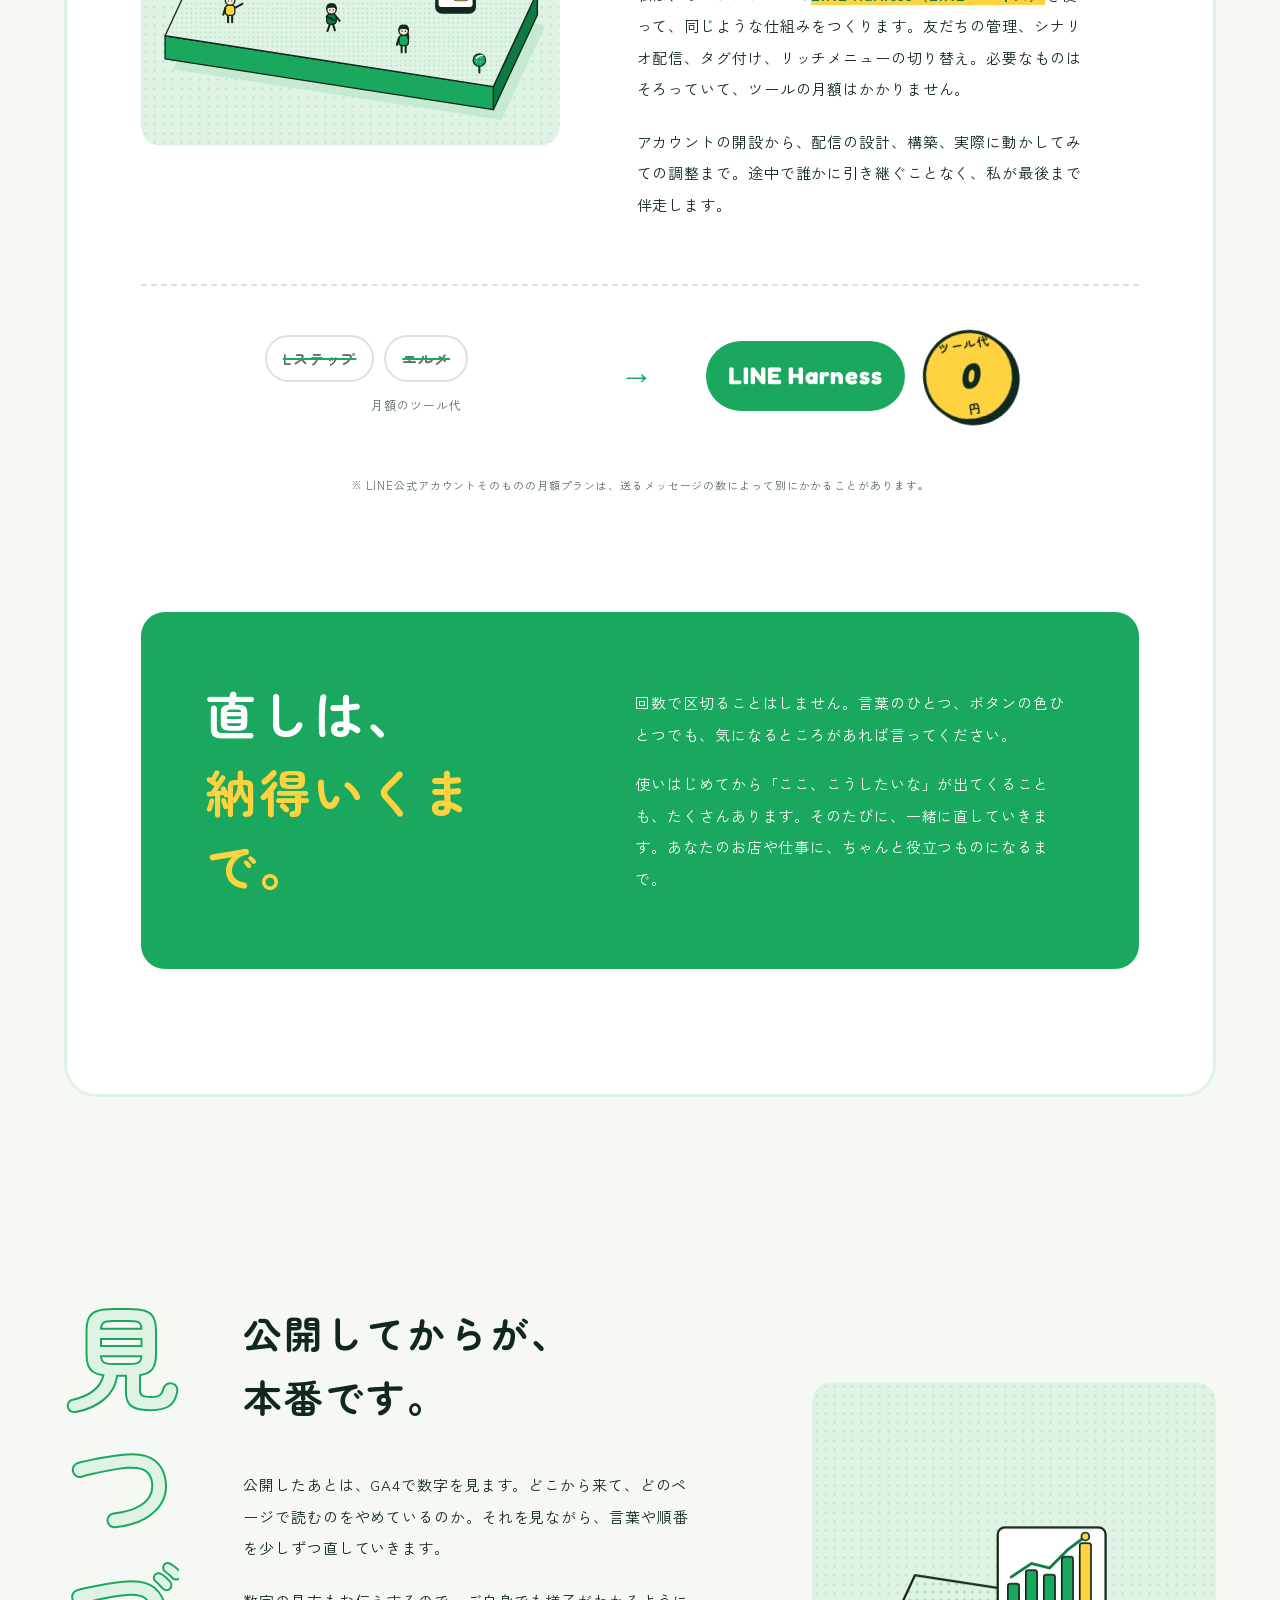
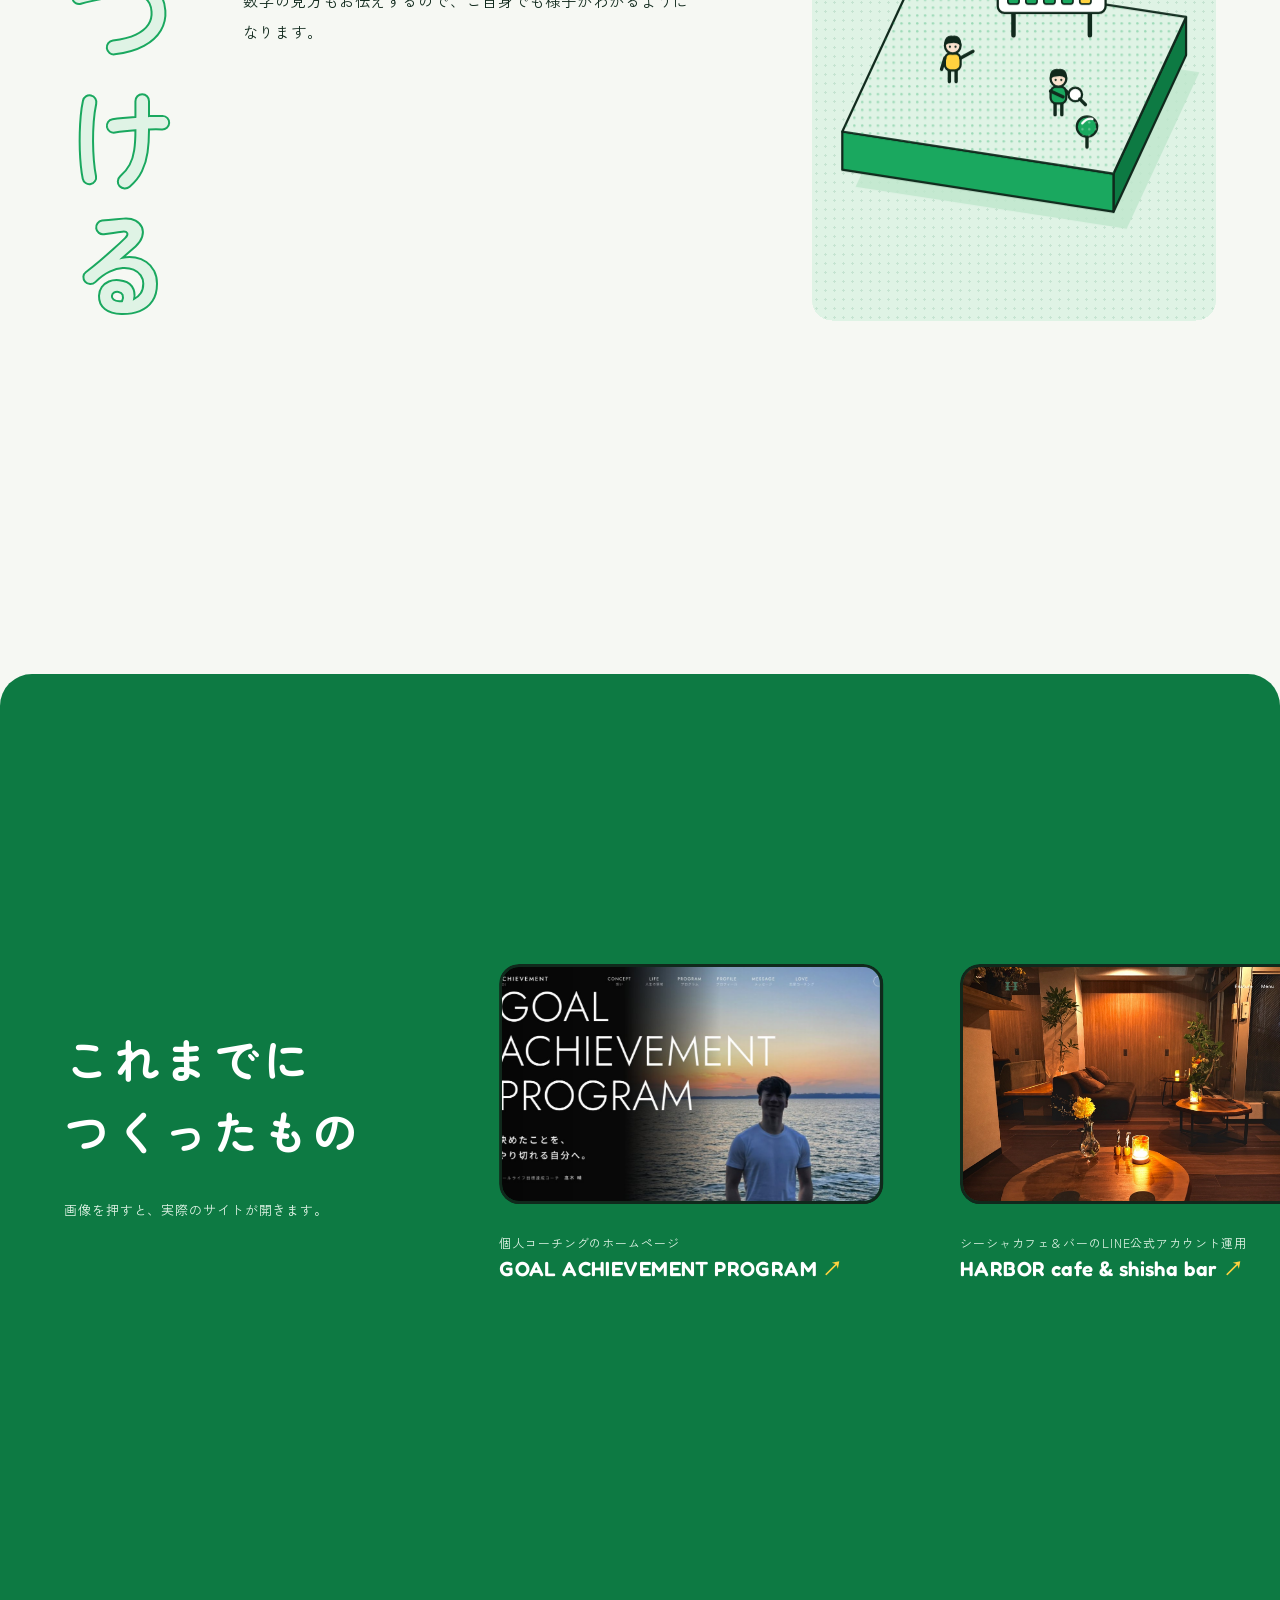
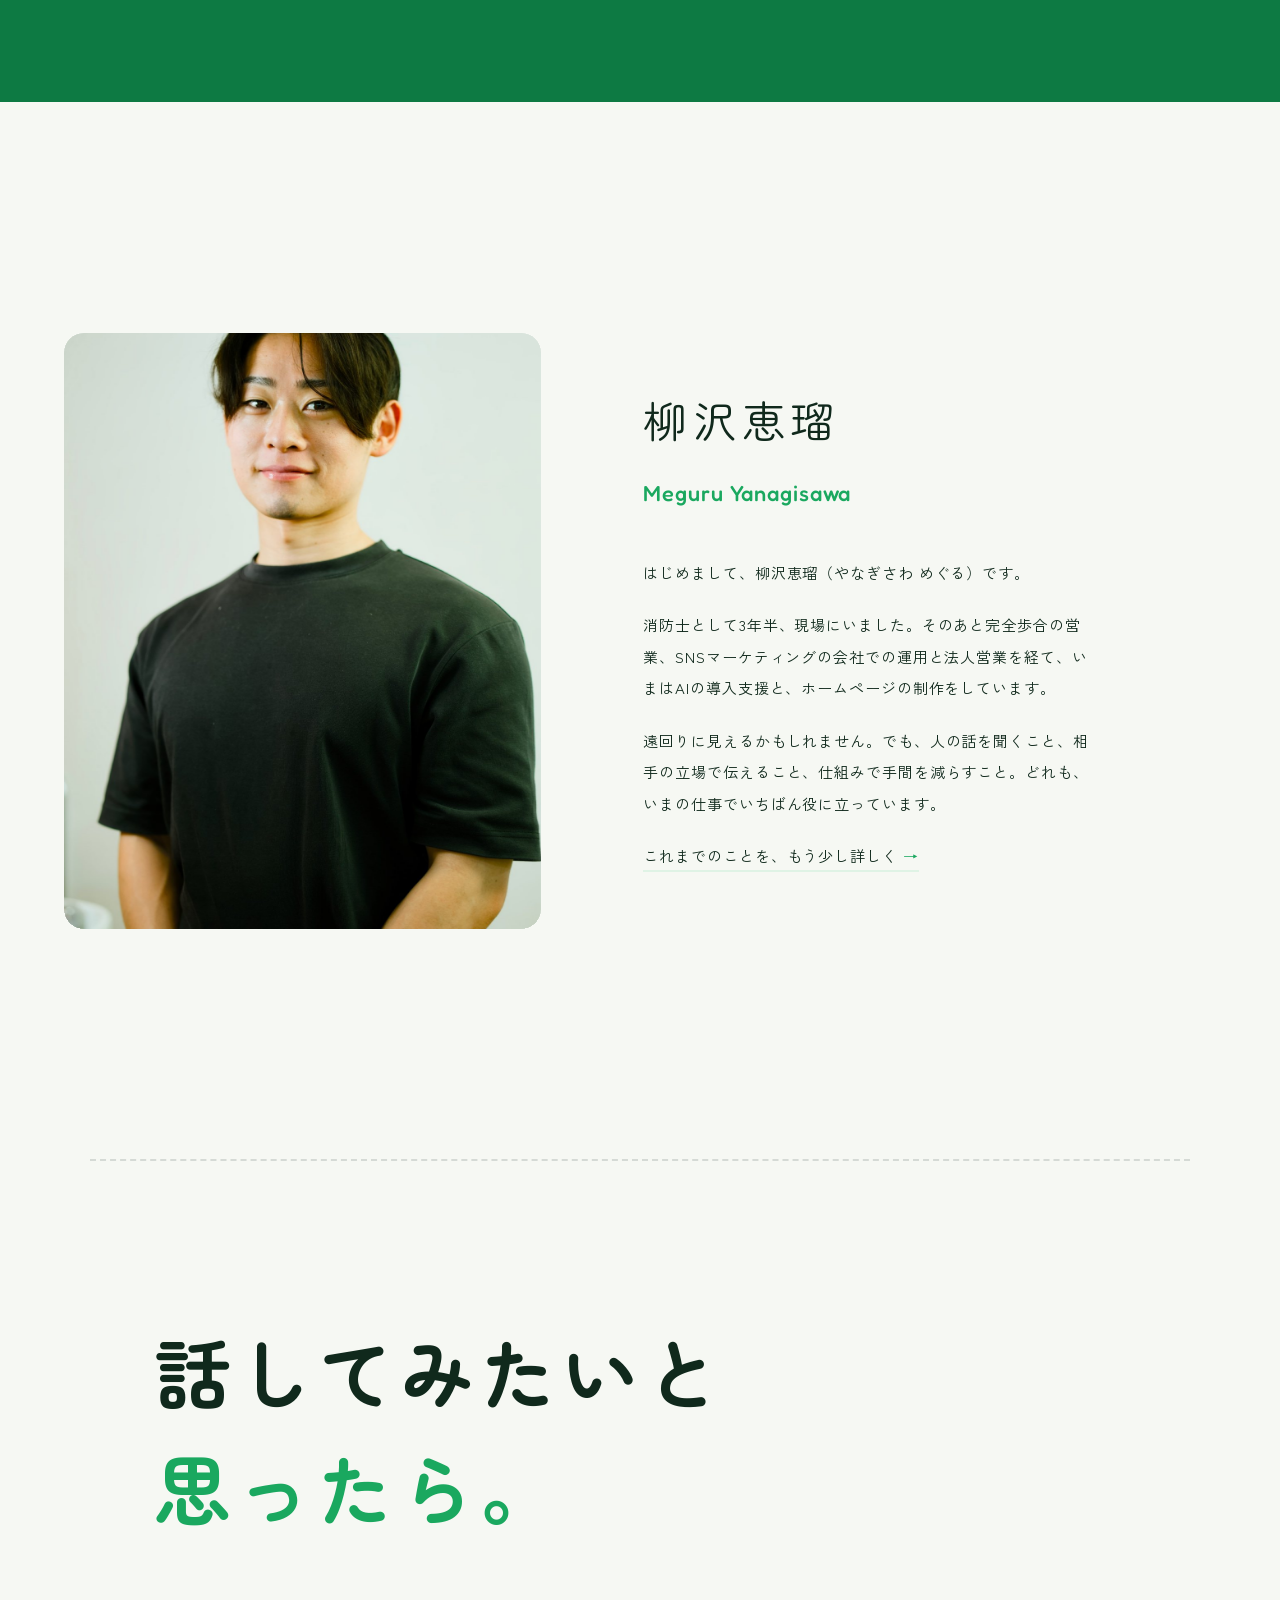
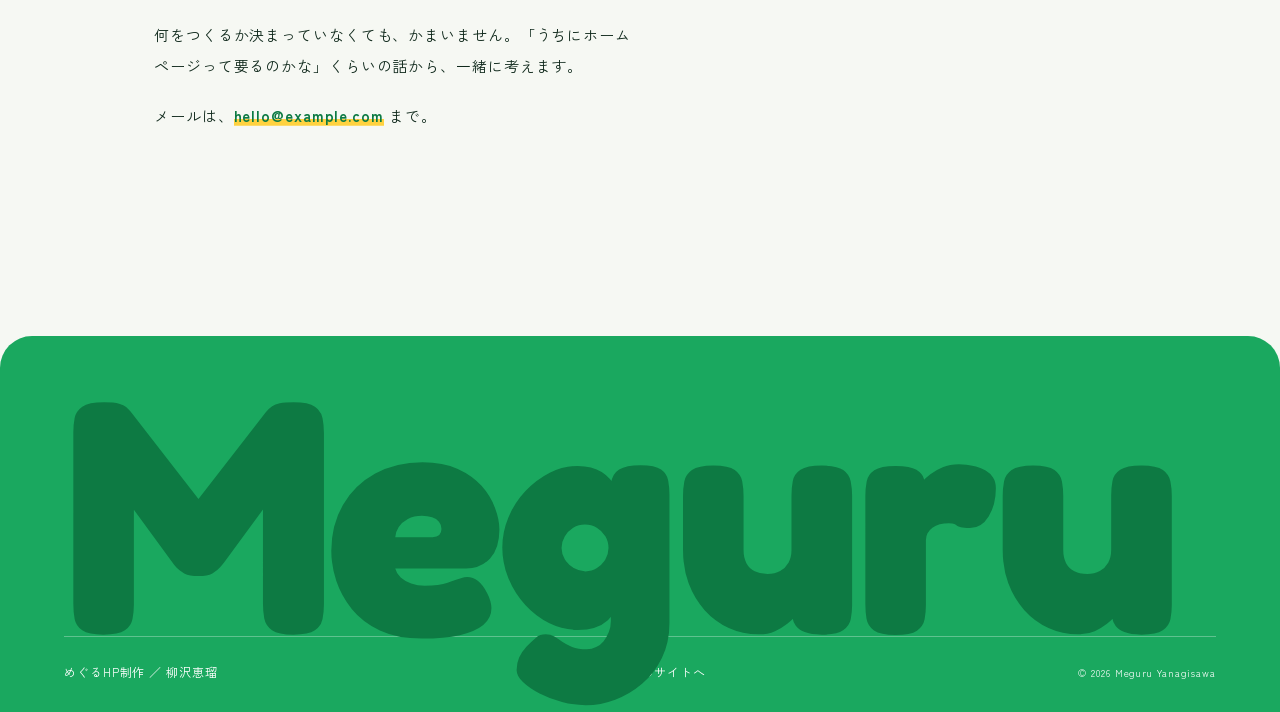
==== commit 451cdbb1: "めぐるHP制作：写真枠のイラストを、カフェでコーヒー・LINEをポチポチ・HPのマインドマップに Co-Authored-By: Claude Opus 5.5 <noreply@anthropic." ====
--- a/hp/index.html
+++ b/hp/index.html
@@ -14,7 +14,7 @@
   <link rel="preconnect" href="https://fonts.googleapis.com">
   <link rel="preconnect" href="https://fonts.gstatic.com" crossorigin>
   <link href="https://fonts.googleapis.com/css2?family=Fredoka:wght@500;600;700&family=Zen+Kaku+Gothic+New:wght@400;500;700&family=Zen+Maru+Gothic:wght@500;700&display=swap" rel="stylesheet">
-  <link rel="stylesheet" href="style.css?v=20261013c">
+  <link rel="stylesheet" href="style.css?v=20261013d">
   <script>
     document.documentElement.classList.add("js");
     // 写真がまだ無いときは、仮の写真（data-fallback）→ それも無ければ枠だけ残す
@@ -75,7 +75,7 @@
     <!-- 大きな写真 -->
     <figure class="wide frame" data-reveal="clip">
       <div class="frame__in" data-parallax="0.18">
-          <div class="illust" data-illust="listen"></div>
+          <div class="illust" data-illust="cafe"></div>
       </div>
     </figure>
 
@@ -95,12 +95,12 @@
     <div class="pair">
       <figure class="pair__a frame" data-reveal="clip">
         <div class="frame__in" data-parallax="0.1">
-          <div class="illust" data-illust="pc"></div>
+          <div class="illust" data-illust="mindmap"></div>
         </div>
       </figure>
       <figure class="pair__b frame" data-reveal="clip-side">
         <div class="frame__in" data-parallax="-0.08">
-          <div class="illust" data-illust="train"></div>
+          <div class="illust" data-illust="phone"></div>
         </div>
       </figure>
     </div>
@@ -280,7 +280,7 @@
 
   <script src="draw.js?v=20261013b"></script>
   <script src="scene.js?v=20261013b"></script>
-  <script src="illust.js?v=20261013c"></script>
+  <script src="illust.js?v=20261013d"></script>
   <script src="main.js?v=20261013b"></script>
 </body>
 </html>
--- a/hp/style.css
+++ b/hp/style.css
@@ -390,6 +390,22 @@
 }
 .sc-lane { animation: lane 1.2s linear infinite; }
 .sc-nod { animation: nod 2s ease-in-out infinite; }
+.sc-sip { animation: sip 3s ease-in-out infinite; }
+@keyframes sip { 0%, 50%, 100% { transform: none; } 65%, 85% { transform: rotate(-6deg); } }
+.sc-chat, .sc-node { transform-box: fill-box; transform-origin: center; animation: chat 4s var(--pop-ease) infinite; animation-delay: calc(var(--k) * .35s); }
+@keyframes chat { 0% { transform: scale(0); } 12%, 85% { transform: scale(1); } 100% { transform: scale(0); } }
+.sc-press { animation: press 1.2s ease-in-out infinite; }
+@keyframes press { 0%, 100% { fill: #dff3e5; } 30%, 60% { fill: #ffd23f; } }
+.sc-ripple { transform-box: fill-box; transform-origin: center; animation: ripple 1.2s ease-out infinite; }
+@keyframes ripple { from { transform: scale(.4); opacity: 1; } to { transform: scale(2.4); opacity: 0; } }
+.sc-finger { animation: finger 1.2s ease-in-out infinite; }
+@keyframes finger { 0%, 100% { transform: translate(4px, 6px); } 30%, 60% { transform: none; } }
+.sc-pochi { animation: pochi 1.2s ease-out infinite; }
+@keyframes pochi { 0%, 20% { opacity: 0; translate: 0 4px; } 40%, 70% { opacity: 1; translate: 0 0; } 100% { opacity: 0; } }
+.sc-tapme { animation: type .4s steps(2) infinite; }
+.sc-draw { stroke-dasharray: 1; animation: draw 5s ease-in-out infinite; animation-delay: calc(var(--k) * .25s); }
+@keyframes draw { 0% { stroke-dashoffset: 1; } 30%, 90% { stroke-dashoffset: 0; } 100% { stroke-dashoffset: 1; } }
+.sc-node { animation-duration: 5s; animation-delay: calc(var(--k) * .25s + .5s); }
 @keyframes nod { 0%, 60%, 100% { transform: none; } 70% { transform: rotate(4deg); } 80% { transform: rotate(-2deg); } }
 .sc-talk { animation: talk 1.6s ease-in-out infinite; }
 @keyframes talk { 50% { transform: translateY(-2px) rotate(-2deg); } }
@@ -930,6 +946,7 @@
   .js [data-reveal^="clip"] img,
   .js .sc-drop,
   .js .hero__scene { transform: none !important; opacity: 1 !important; clip-path: none !important; }
-  .sc-note, .sc-heart { opacity: 1; }
+  .sc-note, .sc-heart, .sc-pochi { opacity: 1; }
+  .sc-draw { stroke-dashoffset: 0; }
   .opening { display: none; }
 }
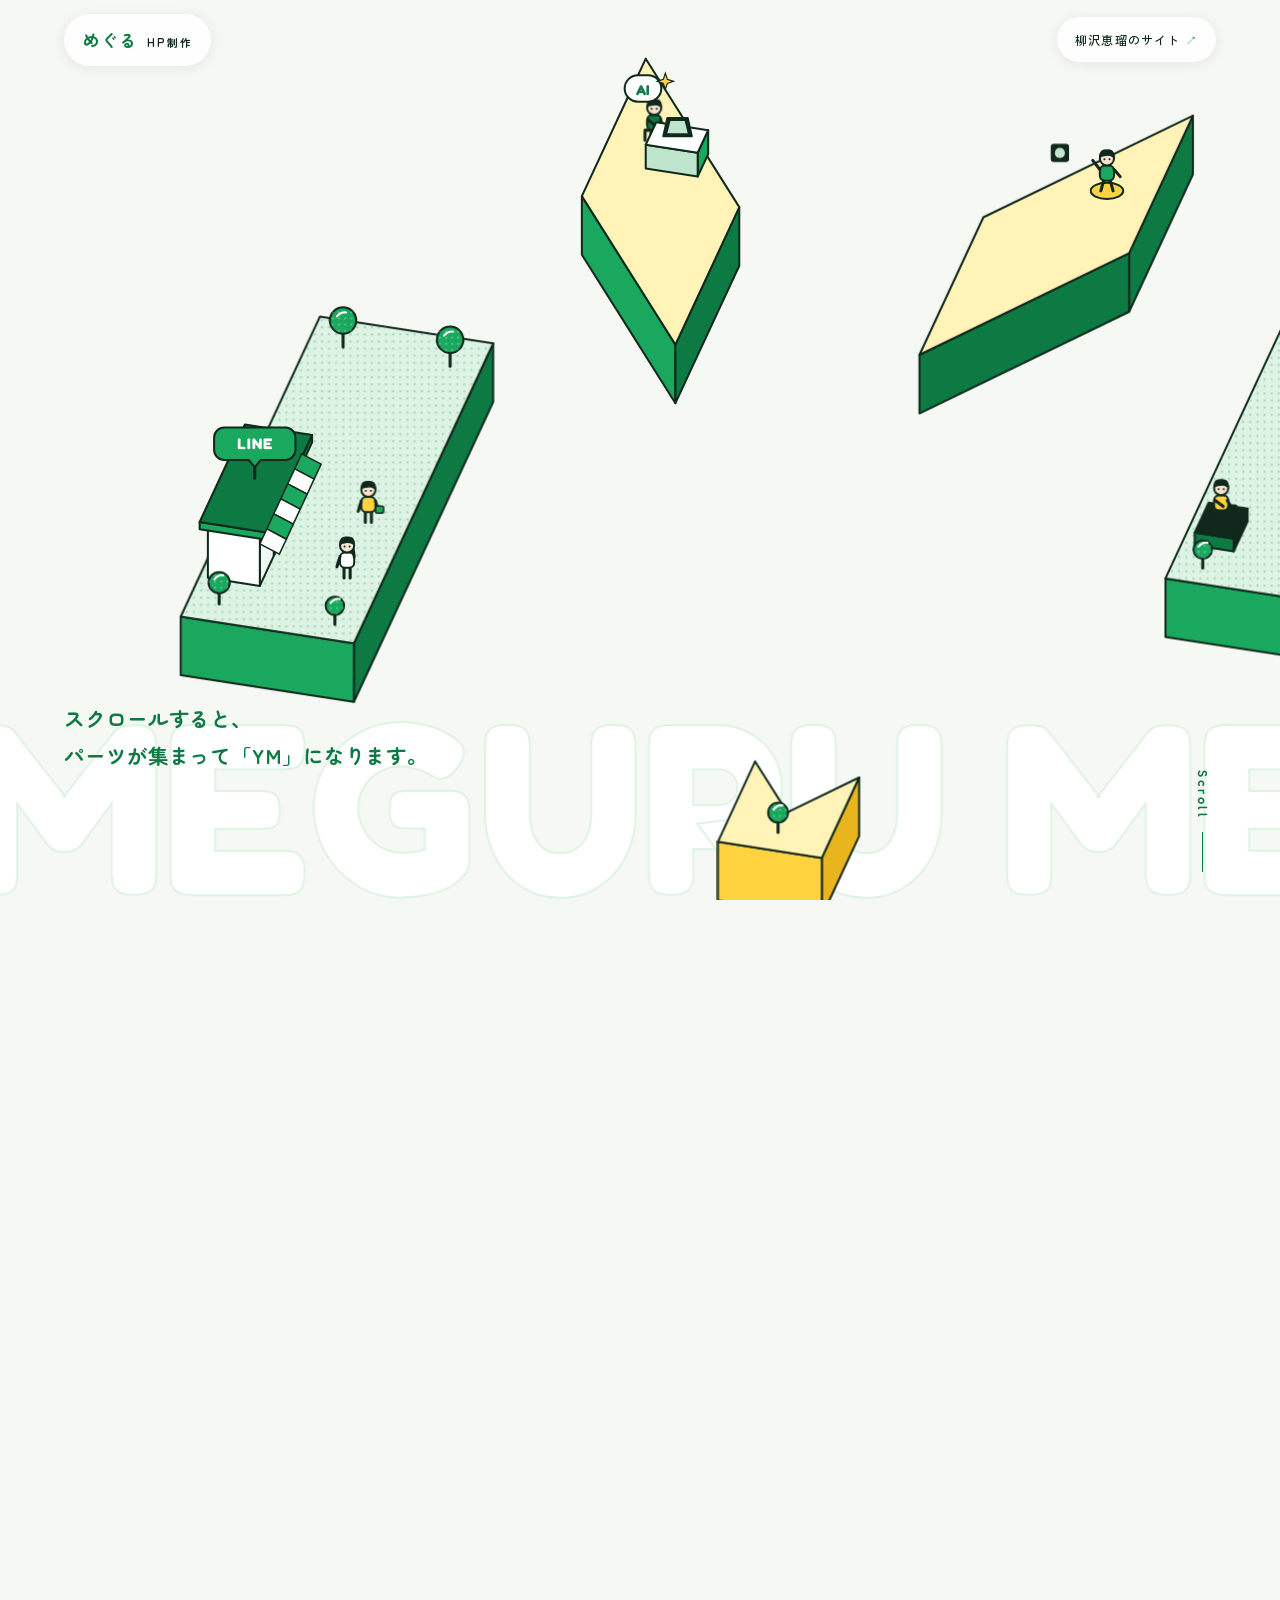
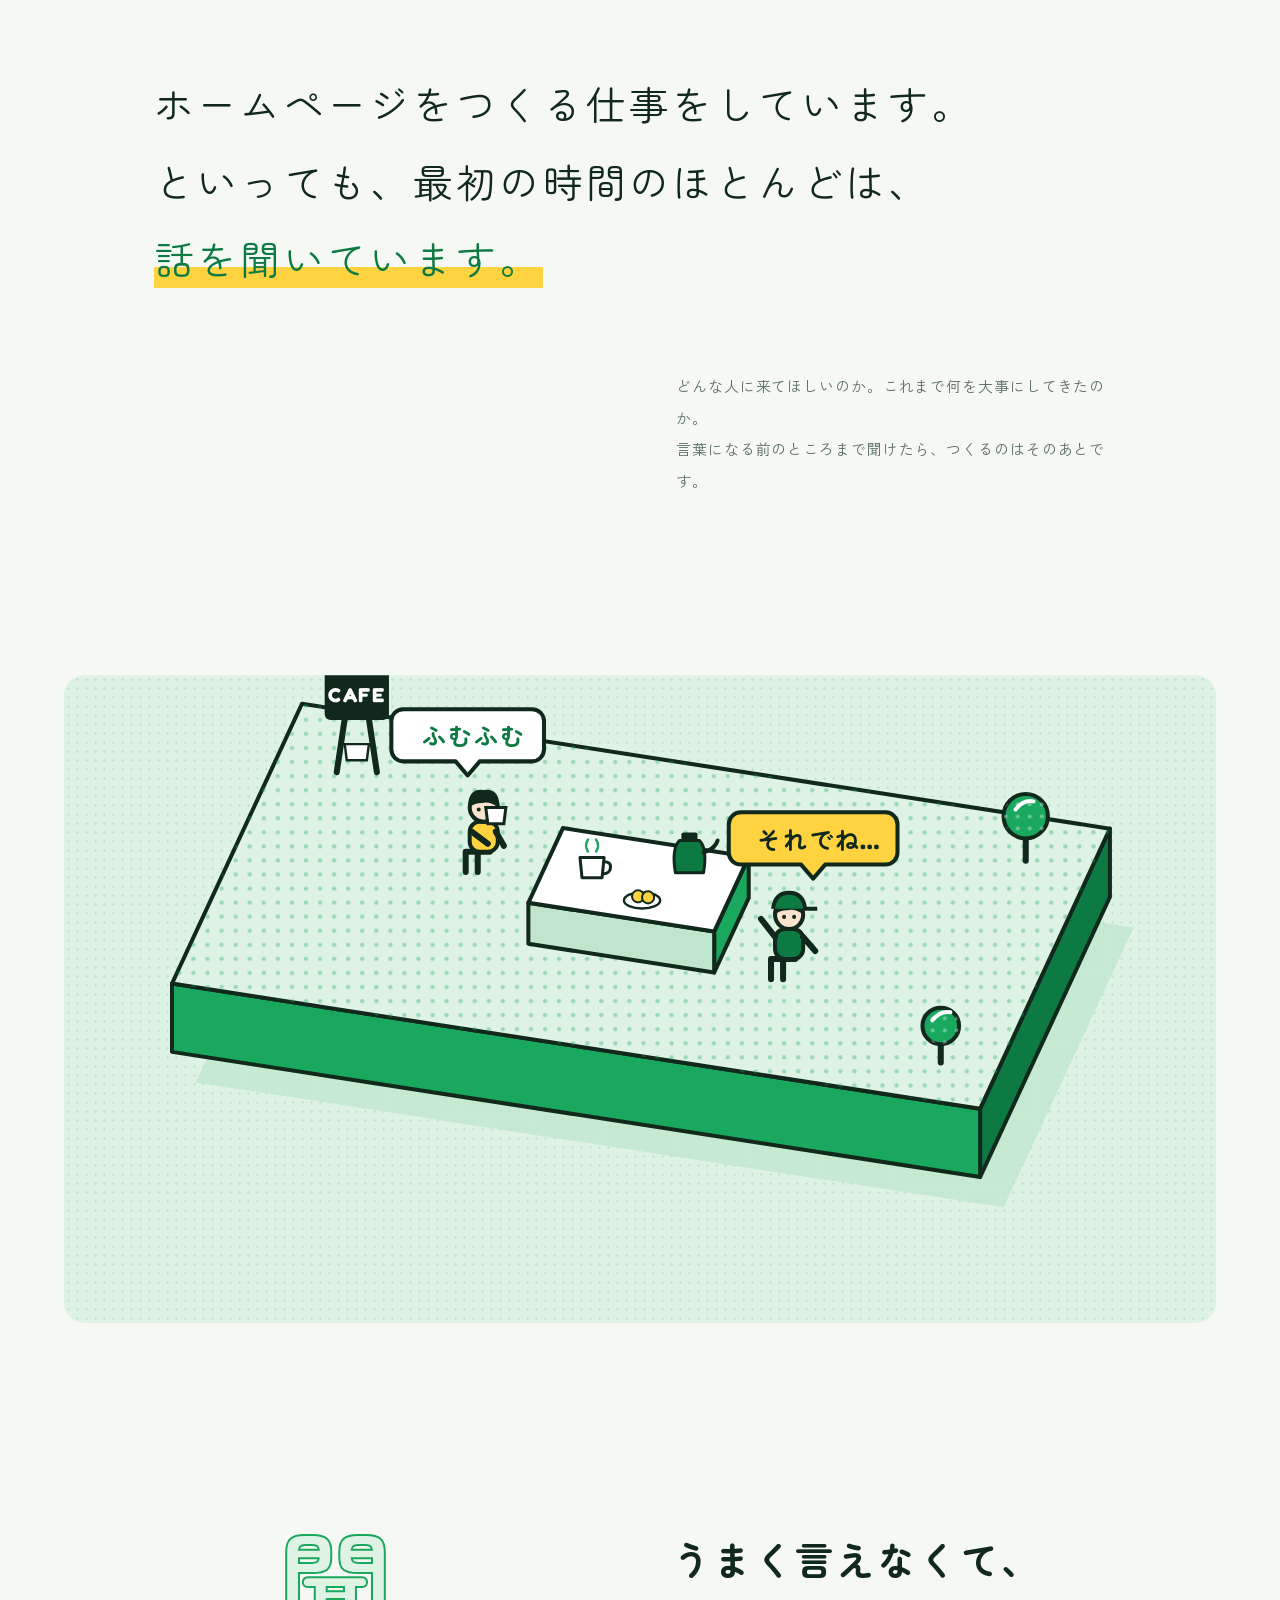
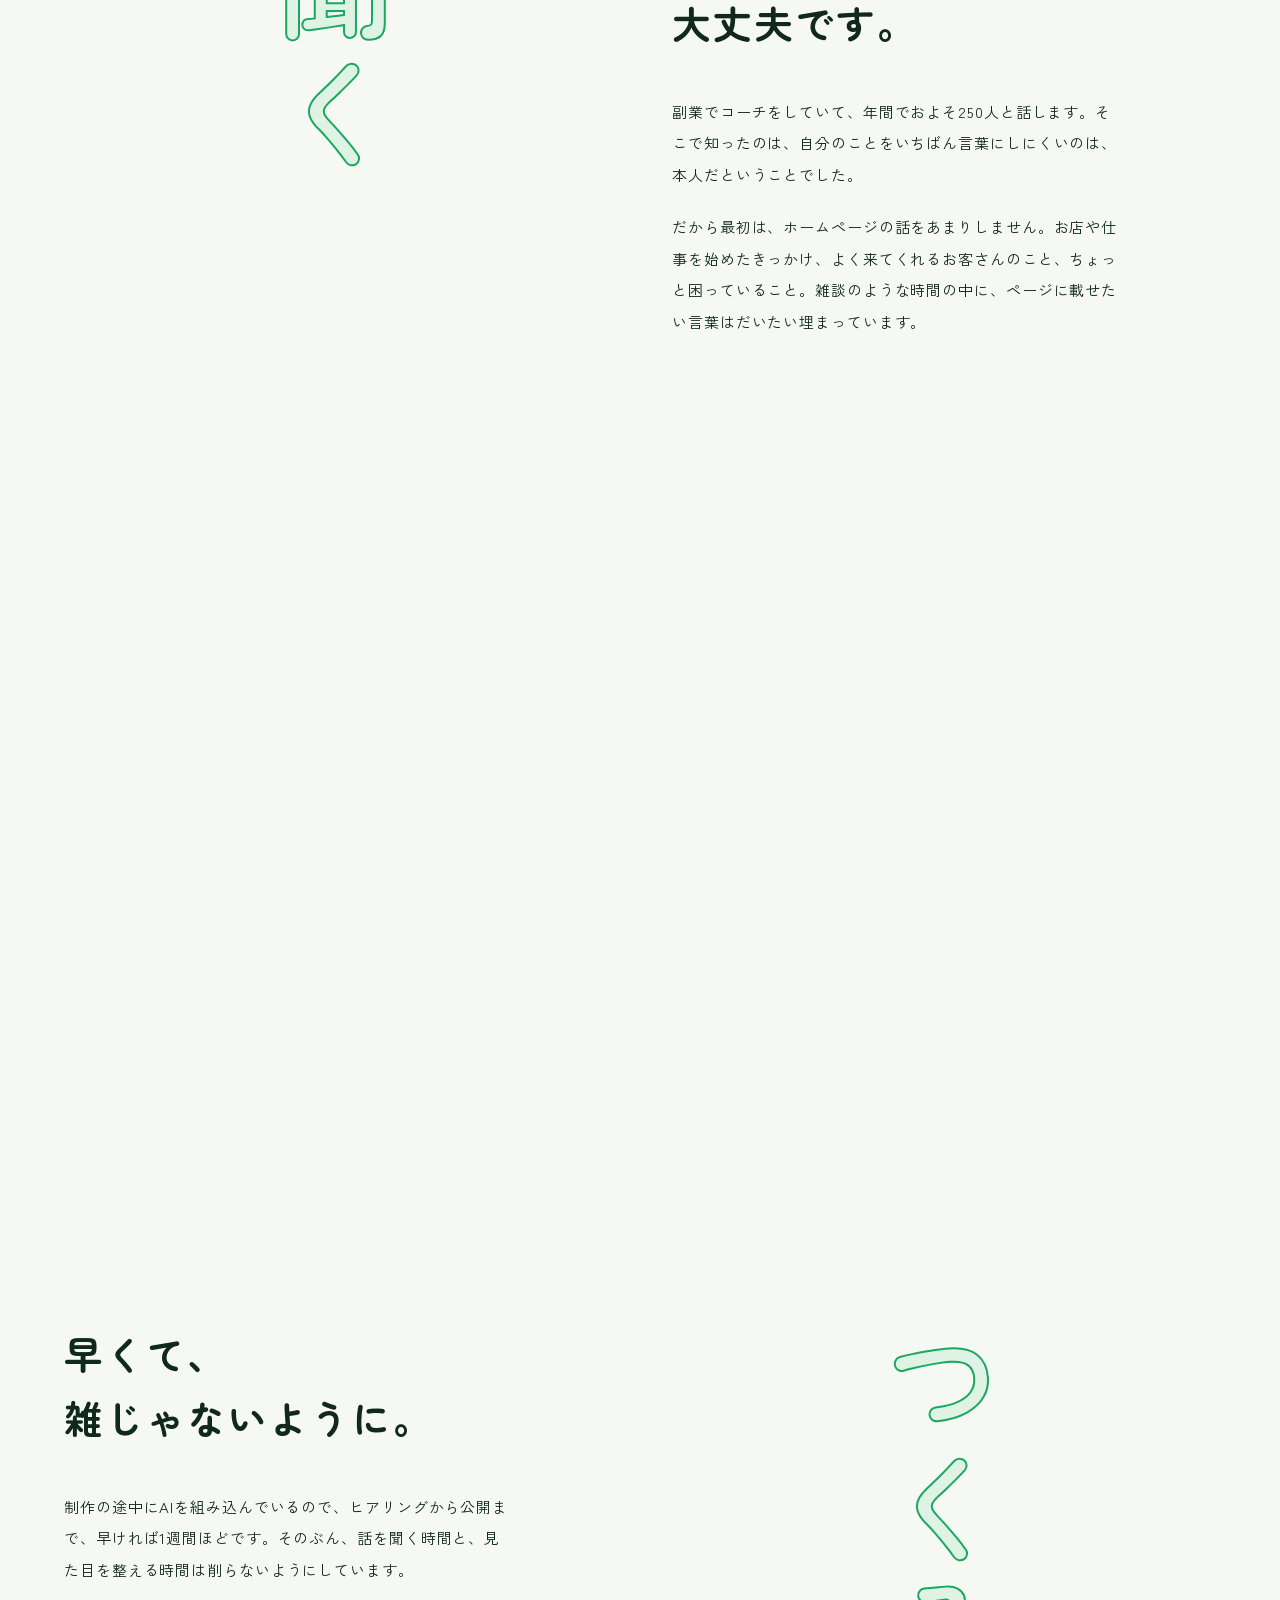
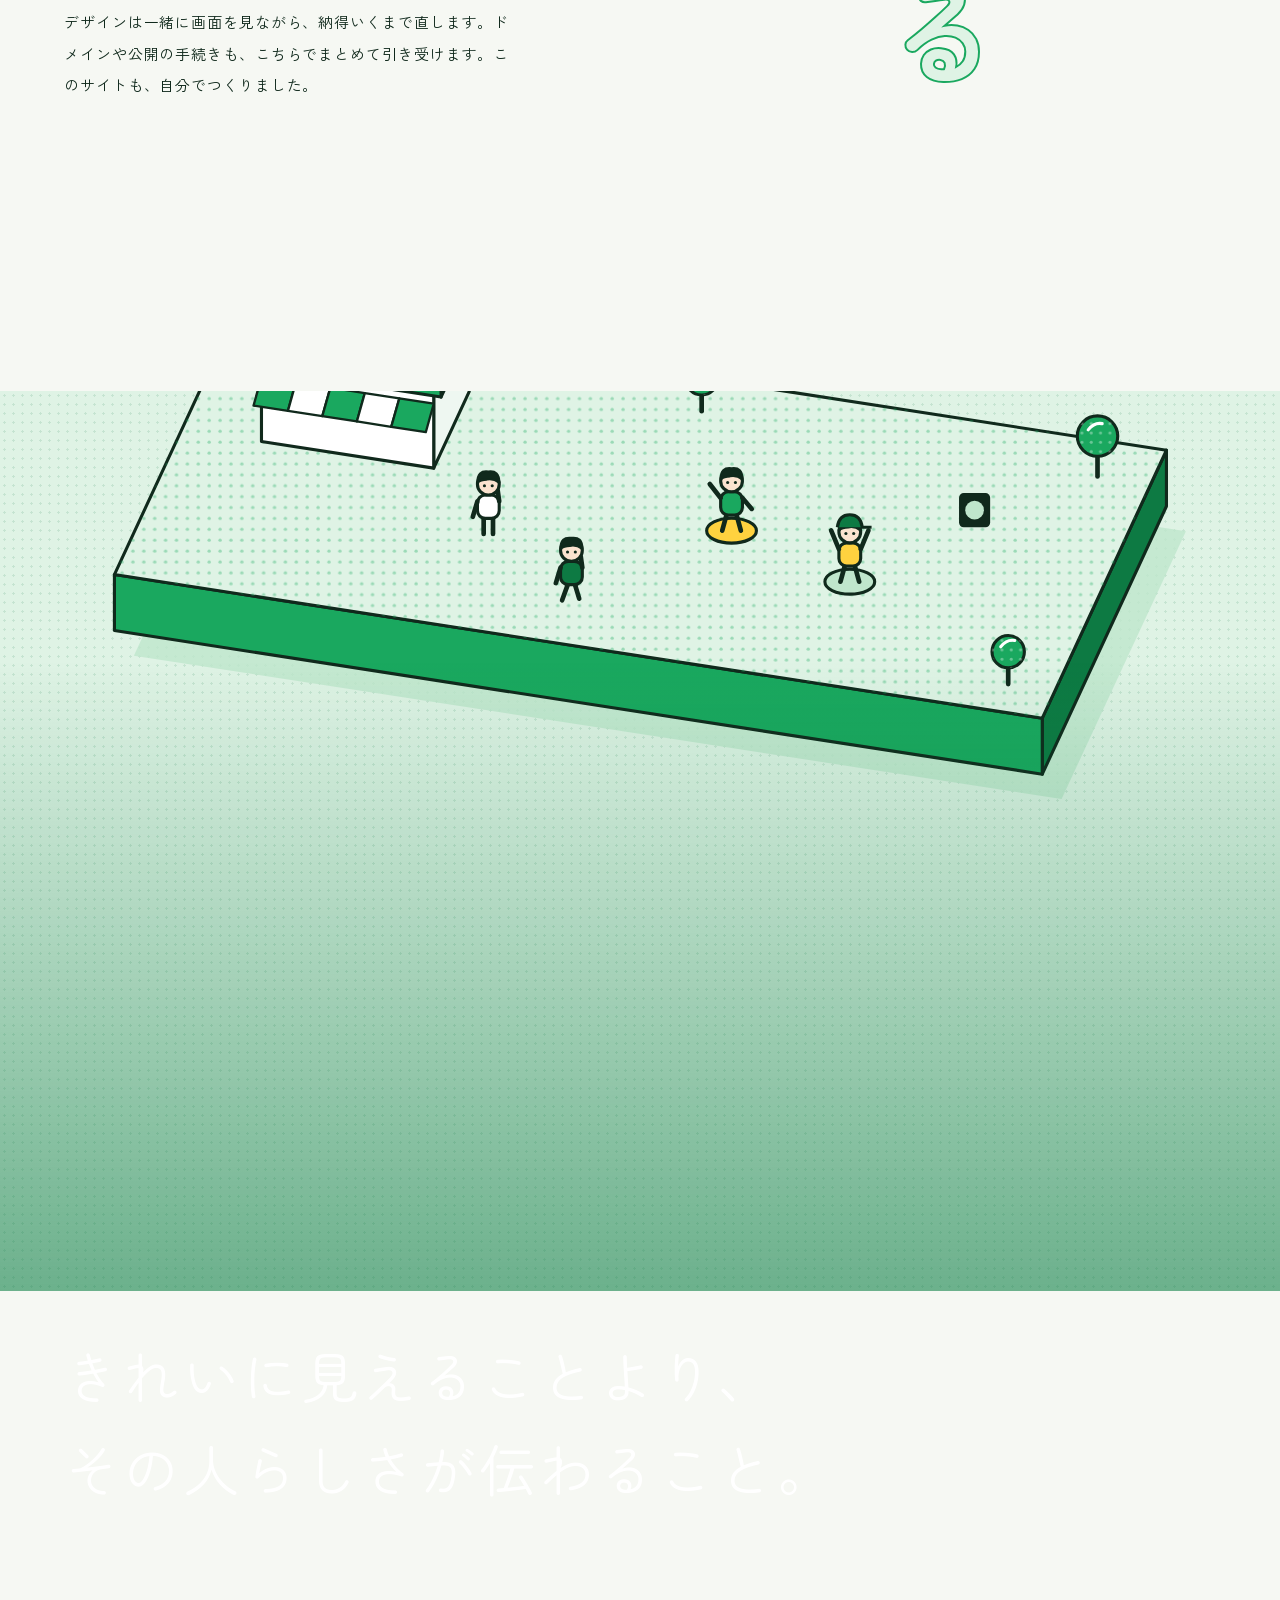
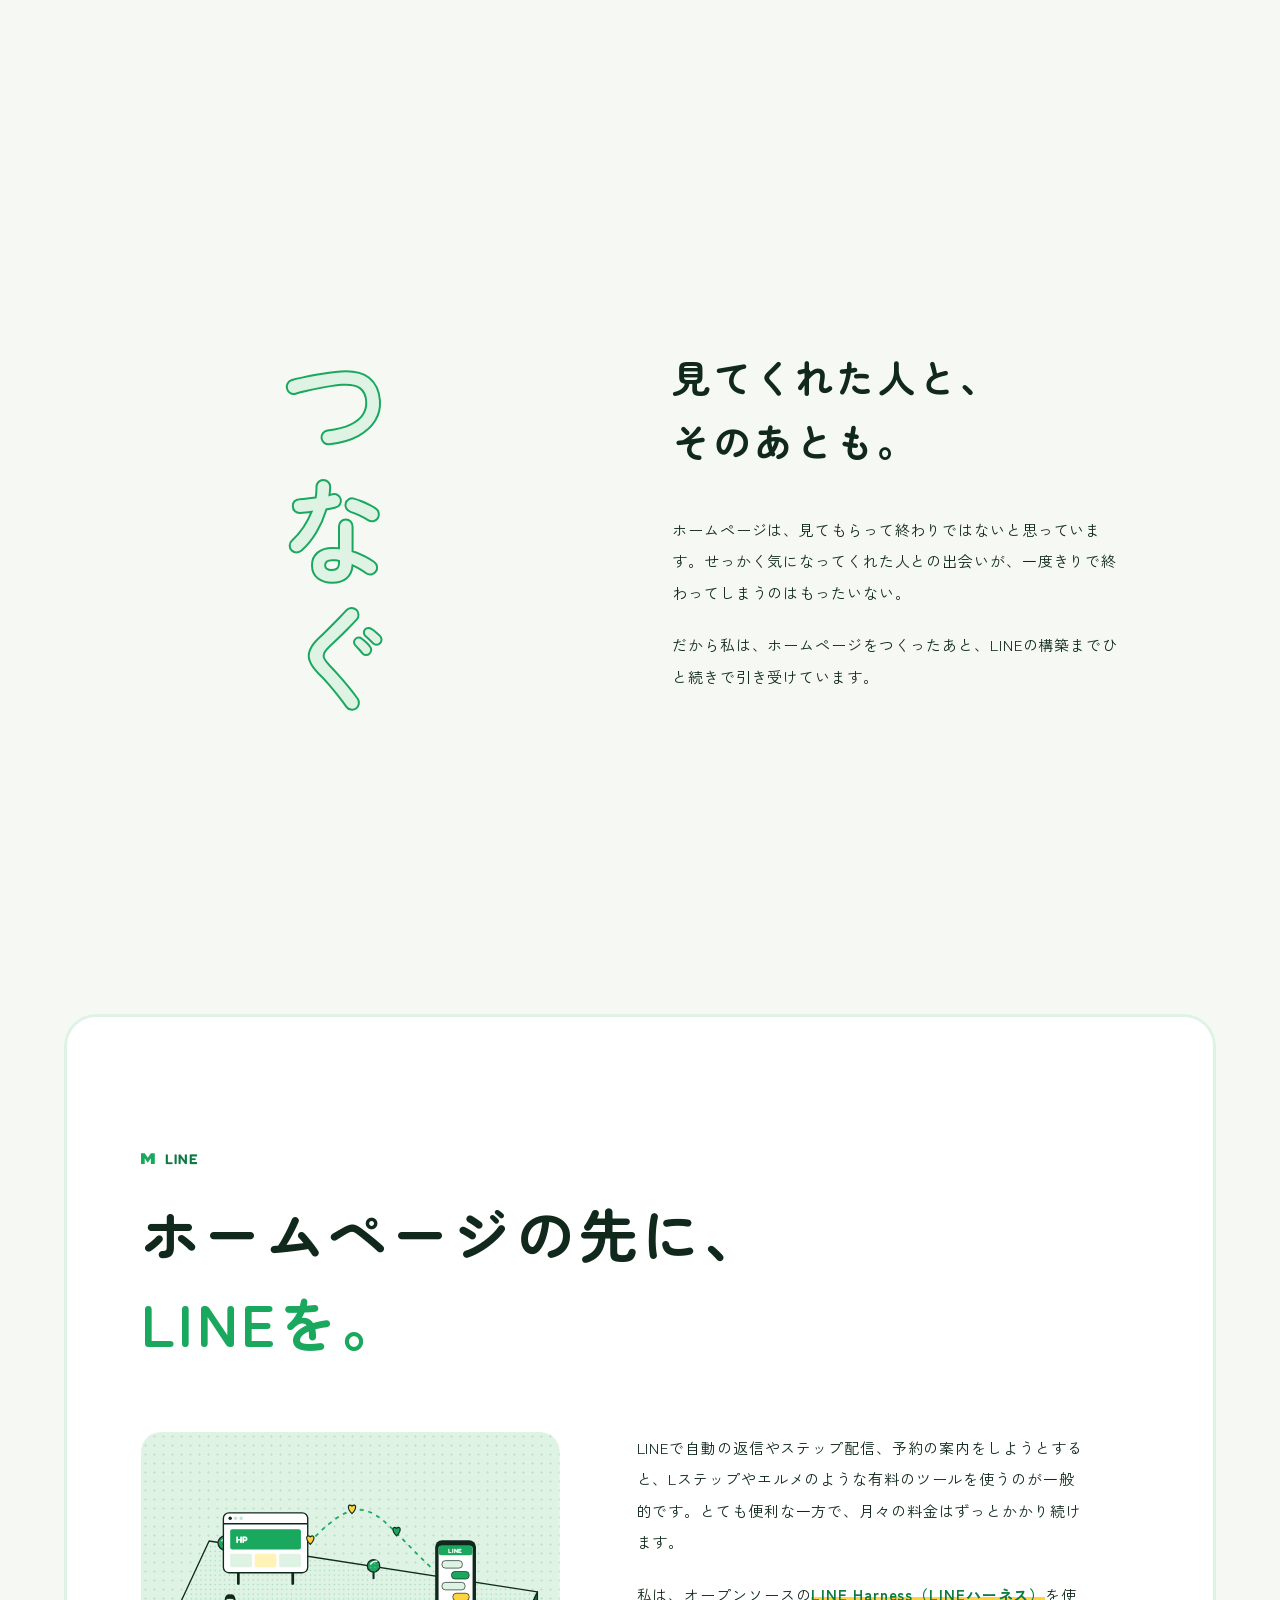
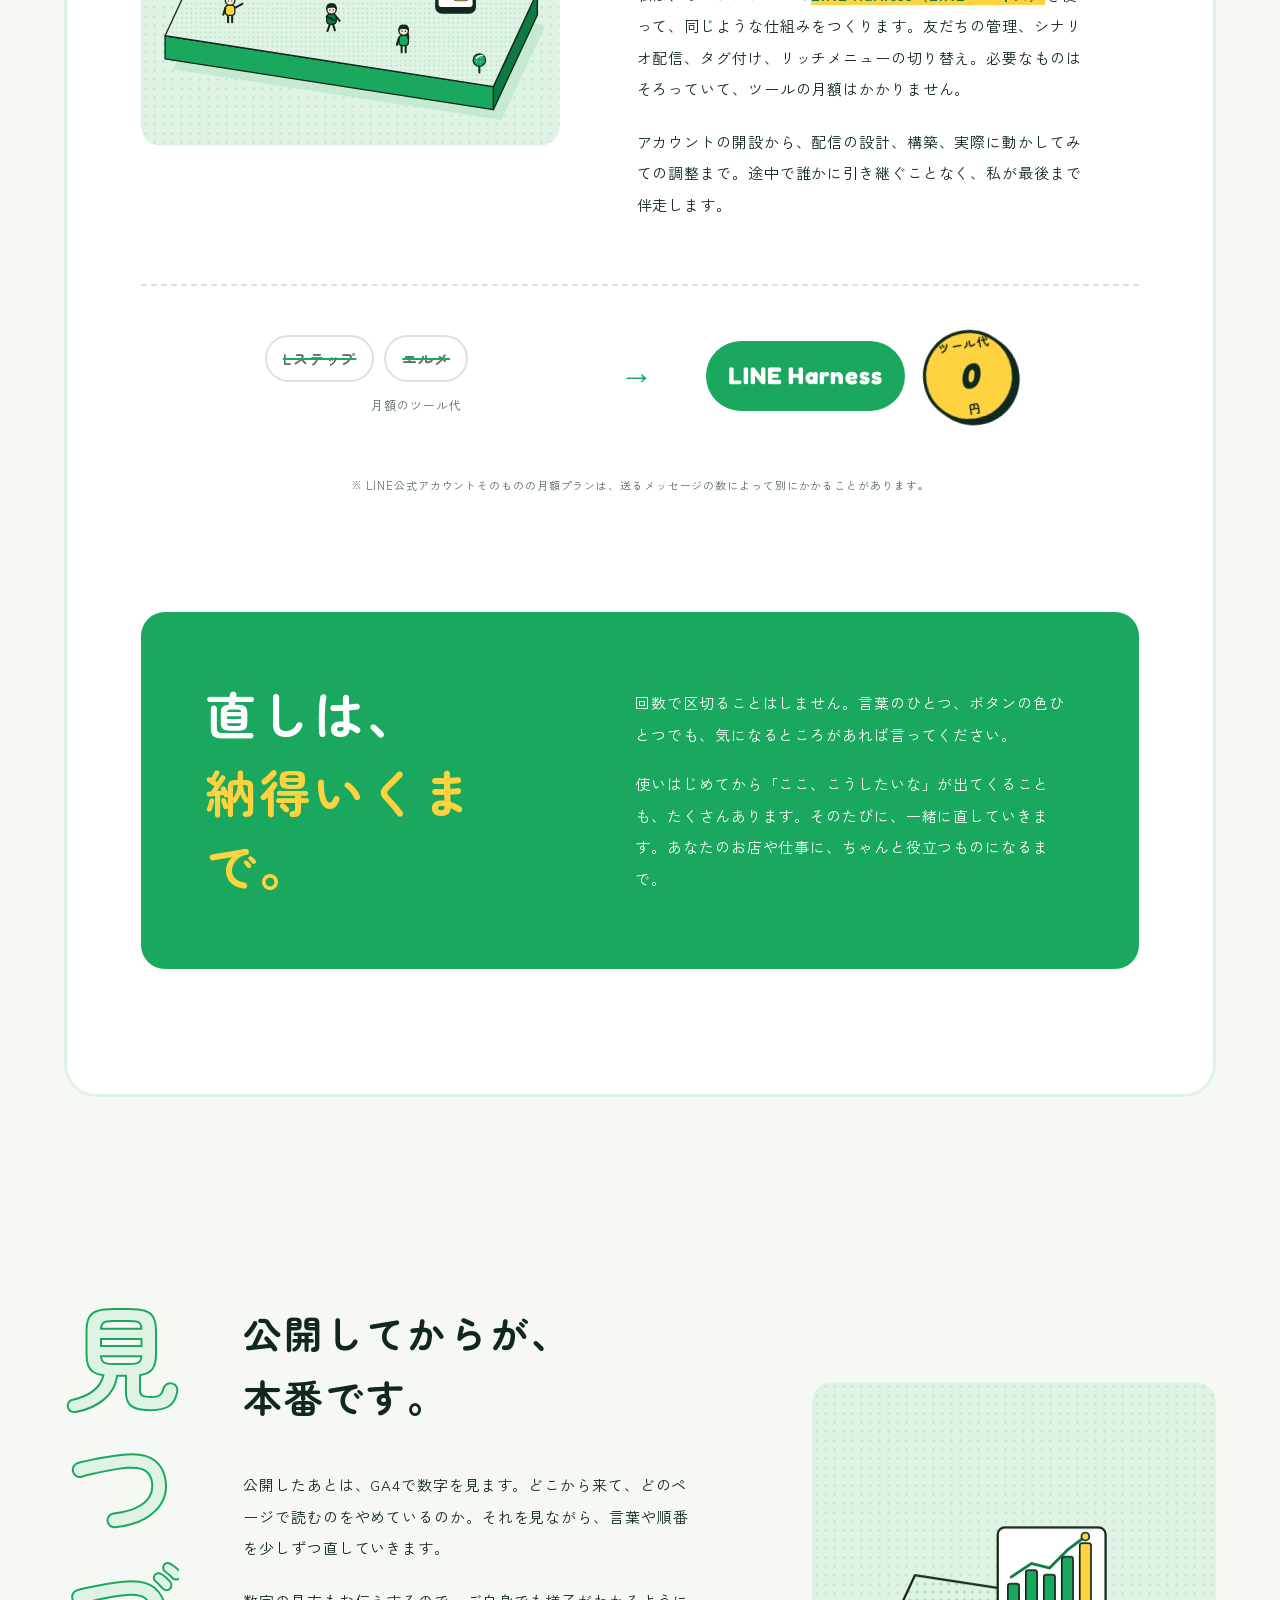
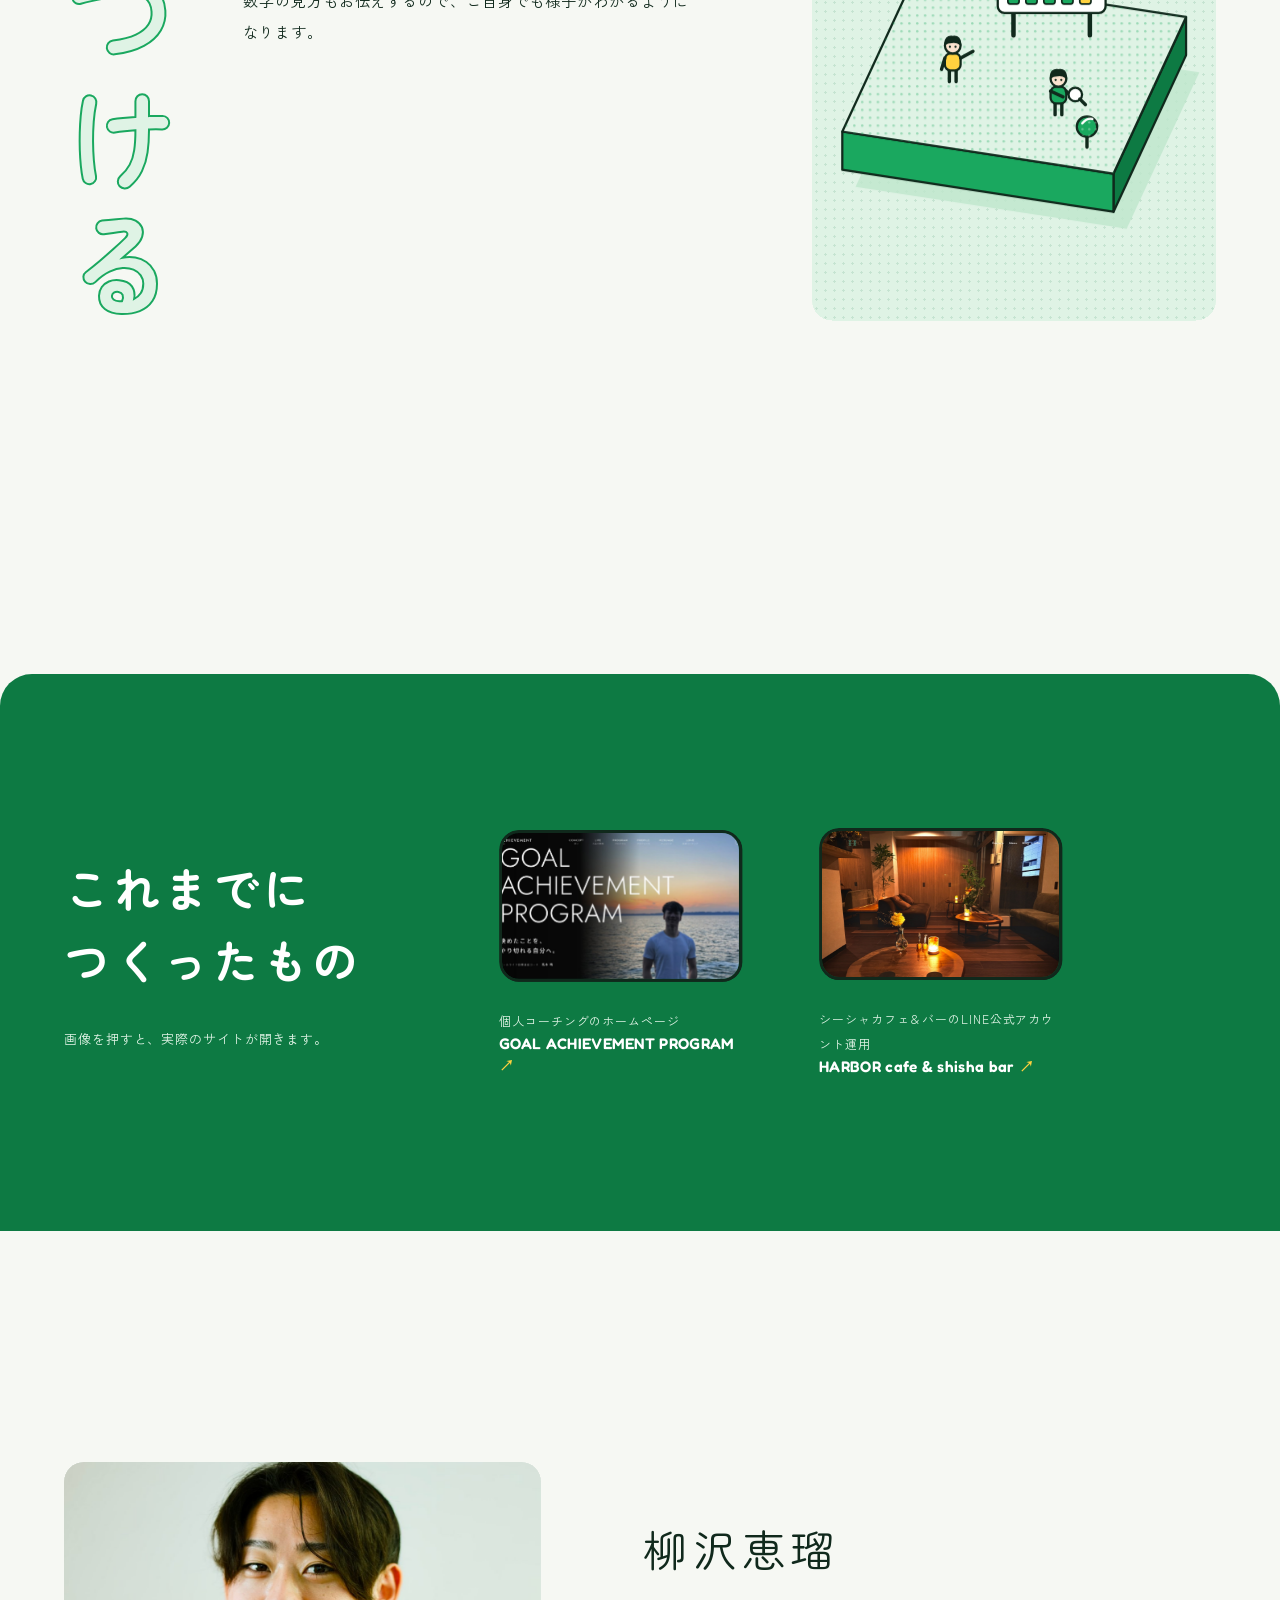
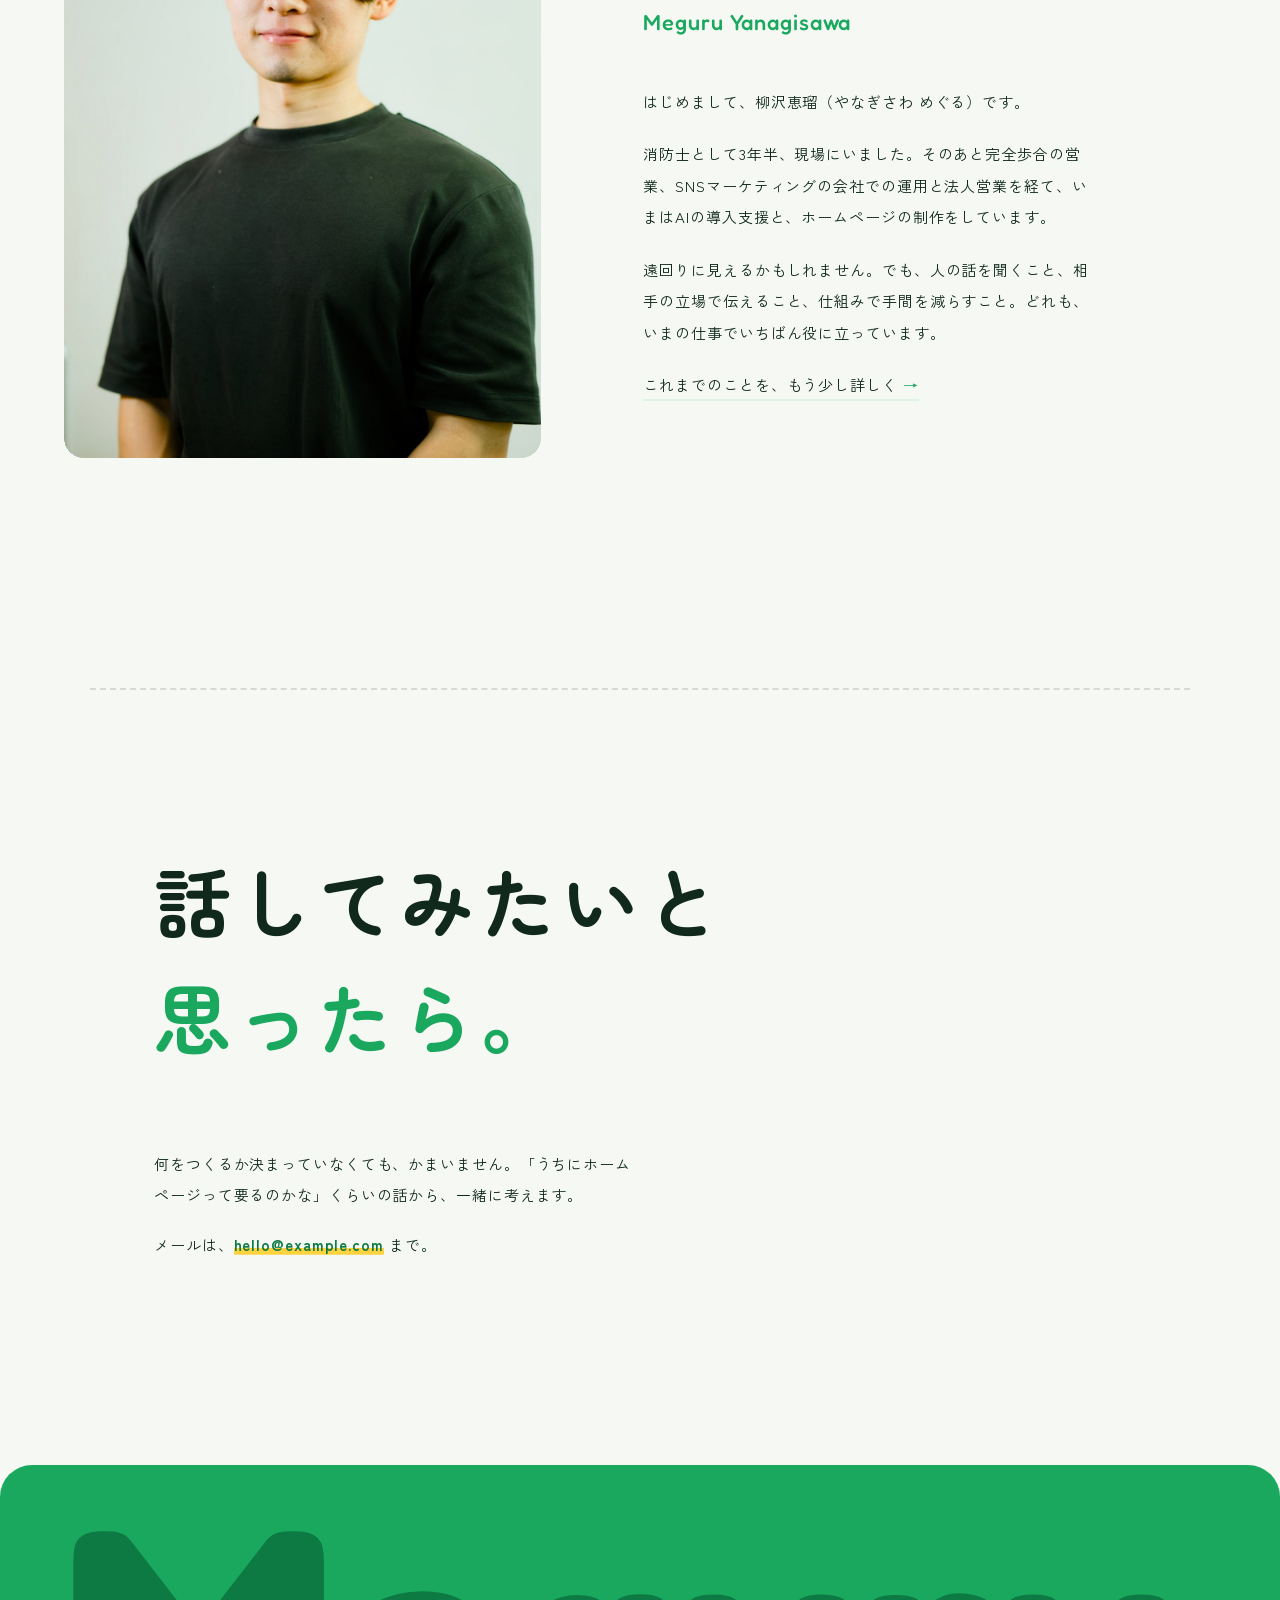
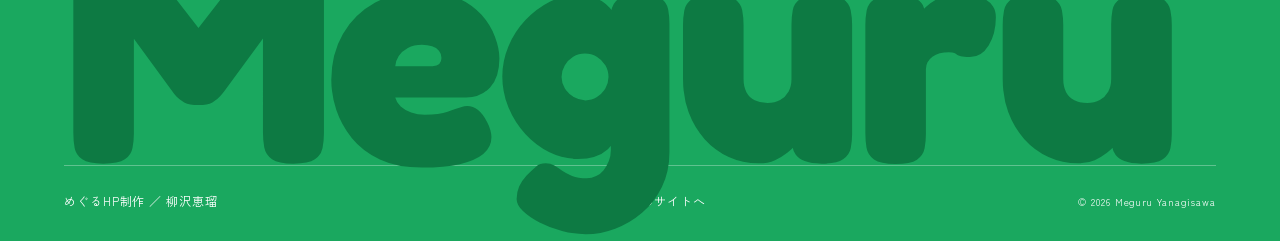
==== commit 2e34c17a: "めぐるHP制作：実績のサムネイルをさらに小さく（前の約3分の1）、収まるときは画面いっぱいにしない Co-Authored-By: Claude Opus 5.5 <noreply@anthropic" ====
--- a/hp/index.html
+++ b/hp/index.html
@@ -14,7 +14,7 @@
   <link rel="preconnect" href="https://fonts.googleapis.com">
   <link rel="preconnect" href="https://fonts.gstatic.com" crossorigin>
   <link href="https://fonts.googleapis.com/css2?family=Fredoka:wght@500;600;700&family=Zen+Kaku+Gothic+New:wght@400;500;700&family=Zen+Maru+Gothic:wght@500;700&display=swap" rel="stylesheet">
-  <link rel="stylesheet" href="style.css?v=20261013d">
+  <link rel="stylesheet" href="style.css?v=20261013e">
   <script>
     document.documentElement.classList.add("js");
     // 写真がまだ無いときは、仮の写真（data-fallback）→ それも無ければ枠だけ残す
@@ -281,6 +281,6 @@
   <script src="draw.js?v=20261013b"></script>
   <script src="scene.js?v=20261013b"></script>
   <script src="illust.js?v=20261013d"></script>
-  <script src="main.js?v=20261013b"></script>
+  <script src="main.js?v=20261013e"></script>
 </body>
 </html>
--- a/hp/style.css
+++ b/hp/style.css
@@ -563,6 +563,7 @@
   padding: 0 var(--gut);
   will-change: transform;
 }
+.works.is-static .works__sticky { position: static; height: auto; padding: clamp(100px, 12vw, 160px) 0; }
 .works__head { flex: 0 0 auto; width: min(28vw, 360px); }
 .works__head p:last-child { margin-top: 28px; font-size: 13px; color: var(--pale); }
 .works__title {
@@ -571,13 +572,13 @@
   line-height: 1.5;
   letter-spacing: .08em;
 }
-.work { flex: 0 0 auto; width: min(30vw, 440px); display: block; }
-.work__thumb { aspect-ratio: 16 / 10; background: #0a5f34; border: 3px solid var(--ink); box-shadow: 8px 8px 0 var(--ink); }
+.work { flex: 0 0 auto; width: min(19vw, 280px); display: block; }
+.work__thumb { aspect-ratio: 16 / 10; background: #0a5f34; border: 3px solid var(--ink); box-shadow: 6px 6px 0 var(--ink); }
 .work__thumb .frame__in { inset: 0; }
 .work__thumb img { object-position: top; }
 .work:hover .work__thumb.is-in img { transform: scale(1.04); }
 .work__meta { margin-top: 26px; font-size: 12px; color: var(--pale); }
-.work__name { font-family: var(--latin); font-weight: 600; font-size: clamp(18px, 1.6vw, 22px); line-height: 1.4; letter-spacing: .02em; }
+.work__name { font-family: var(--latin); font-weight: 600; font-size: clamp(15px, 1.2vw, 18px); line-height: 1.4; letter-spacing: .02em; }
 .work__name i { display: inline-block; color: var(--pop); transition: transform .6s var(--ease); }
 .work:hover .work__name i { transform: translate(4px, -4px); }
 
@@ -915,7 +916,7 @@
   .works__sticky { position: static; height: auto; display: block; }
   .works__track { flex-direction: column; align-items: stretch; gap: 64px; transform: none !important; }
   .works__head { width: auto; }
-  .work { width: 78%; }
+  .work { width: 62%; }
   .work:nth-child(odd) { margin-left: auto; }
   .work__thumb { box-shadow: 6px 6px 0 var(--ink); }
 
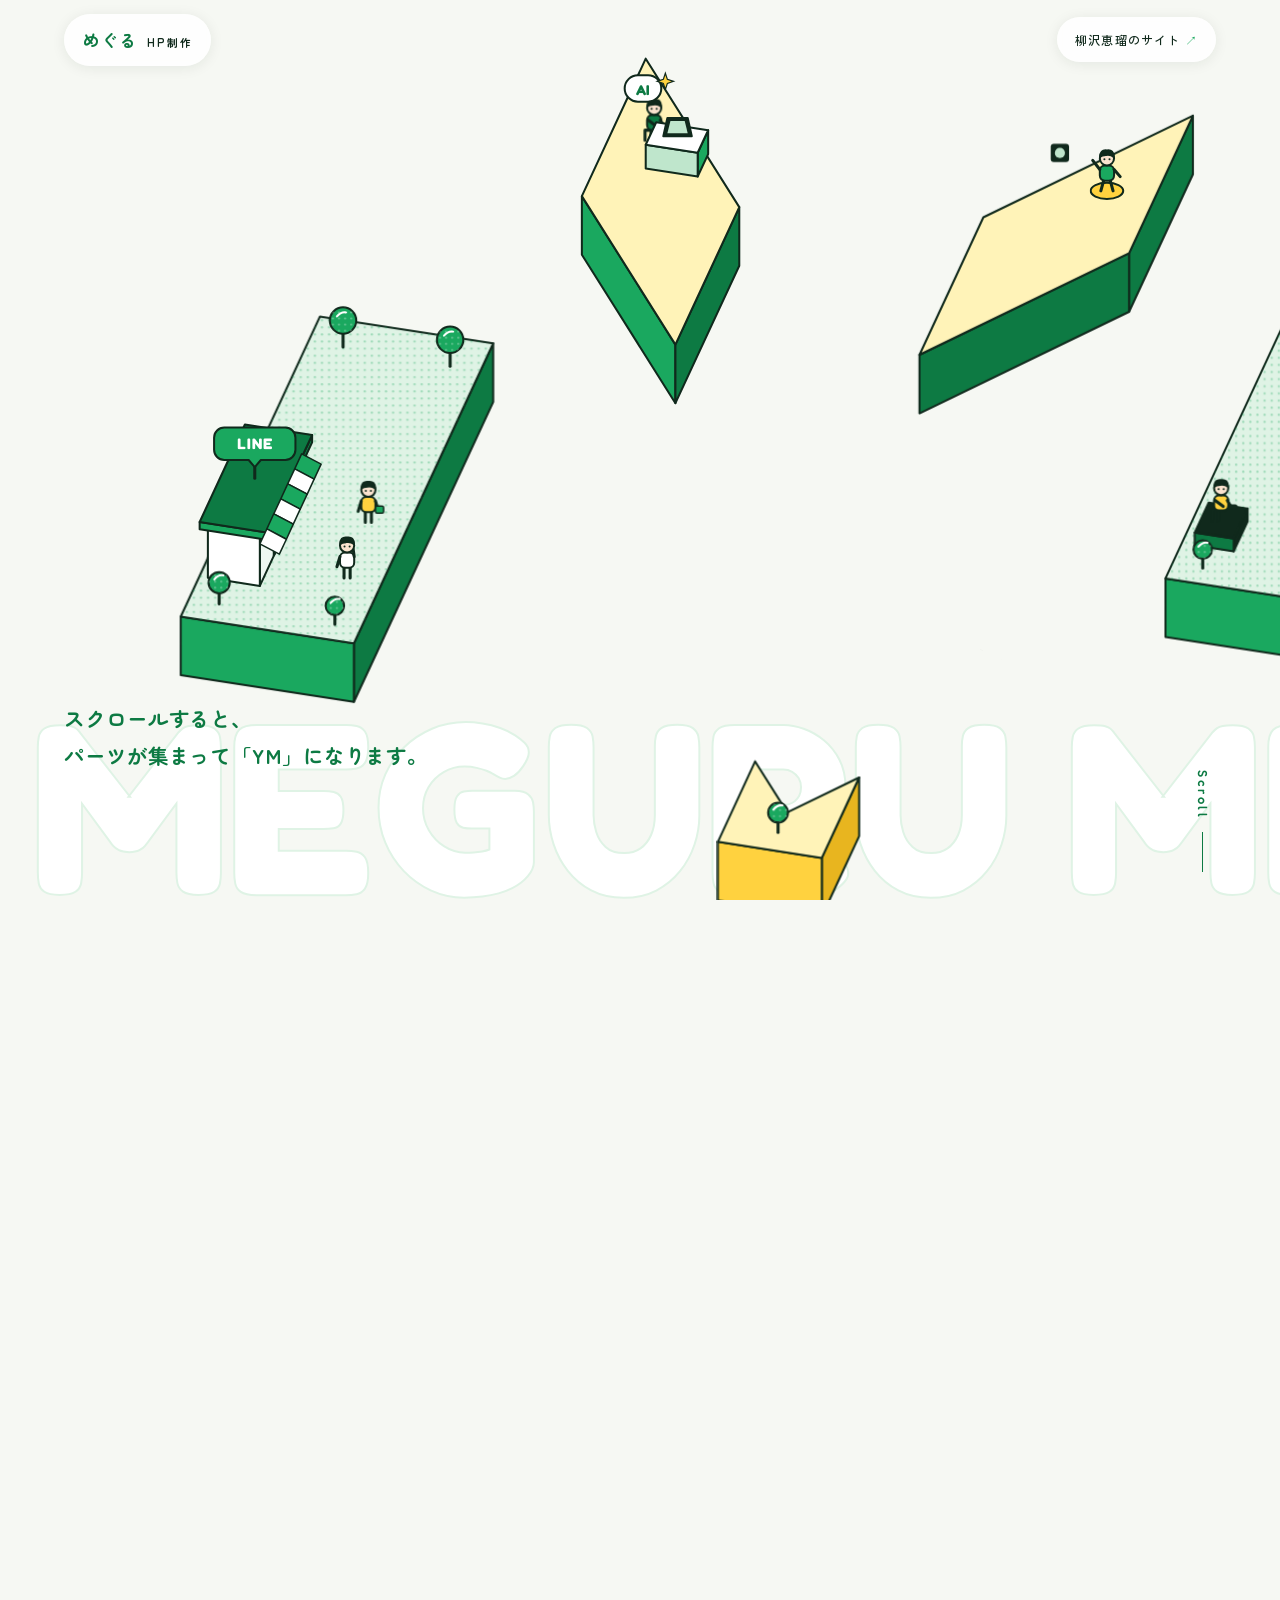
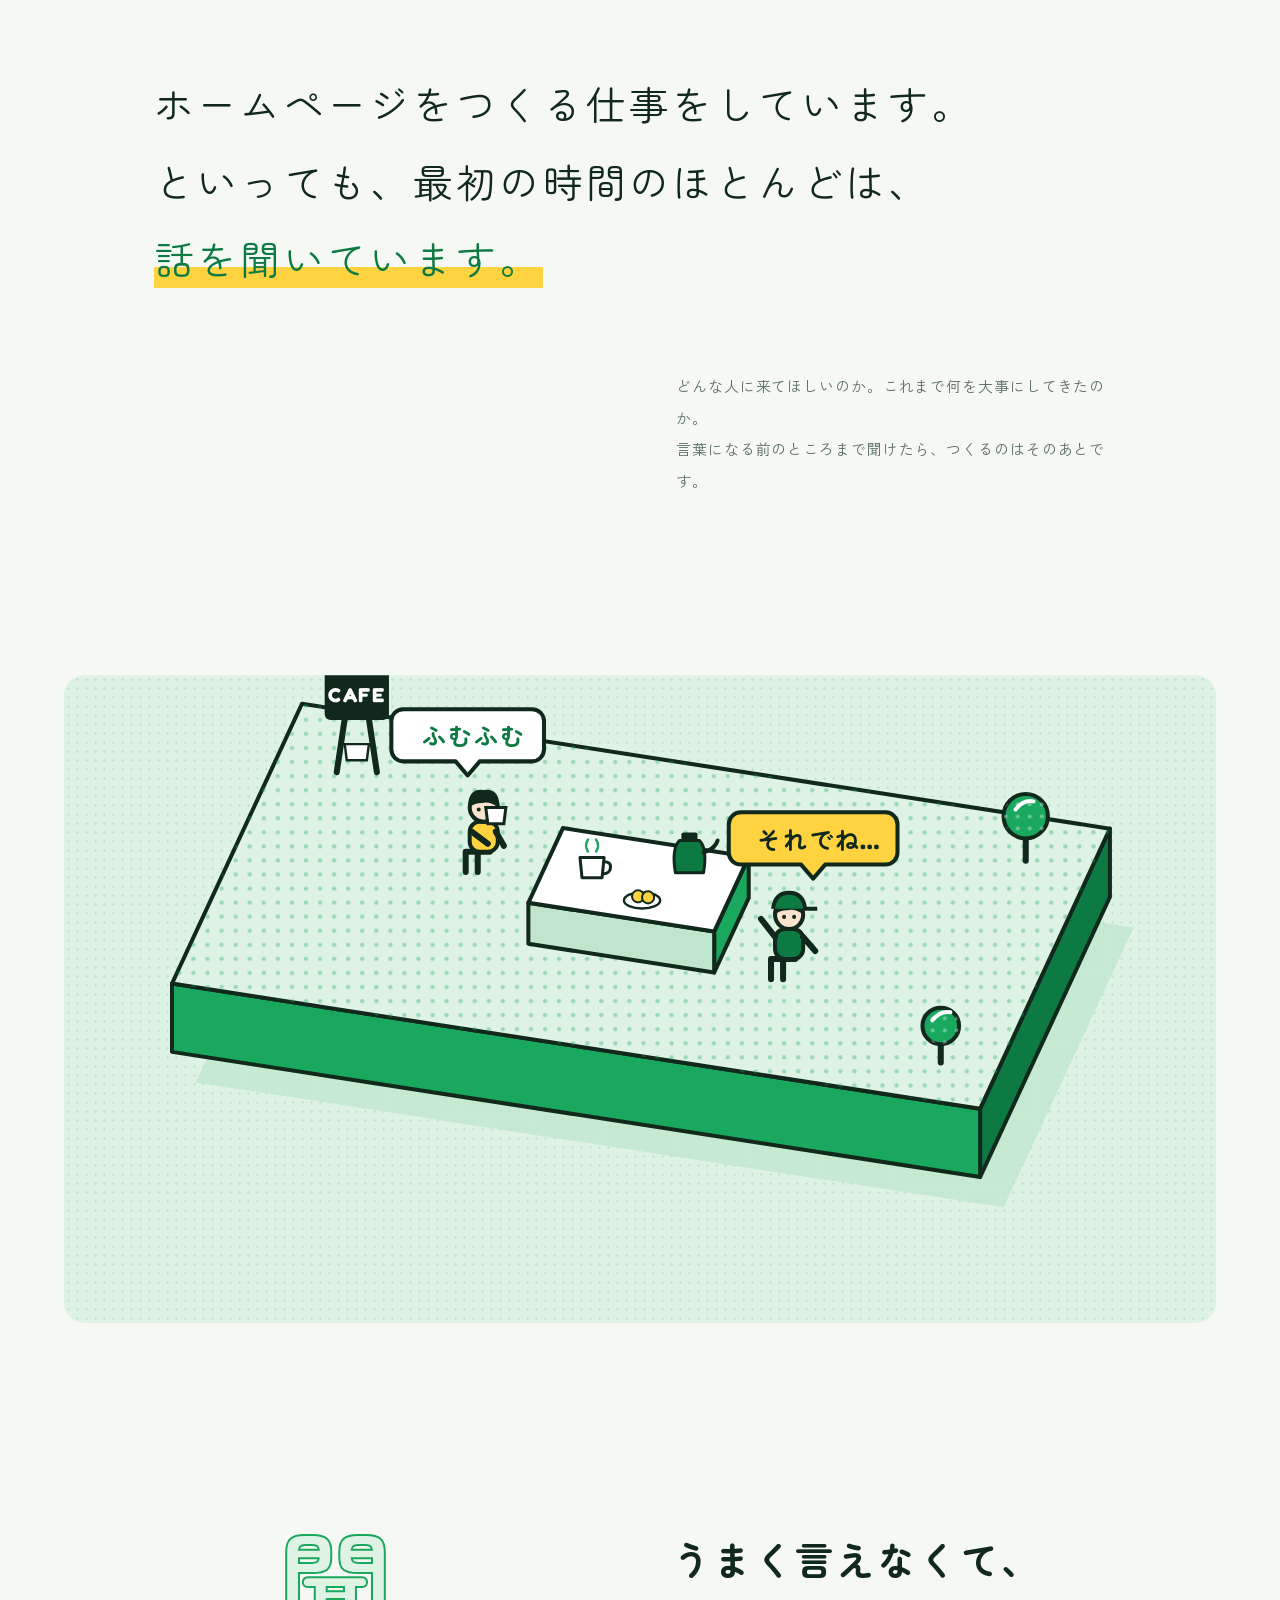
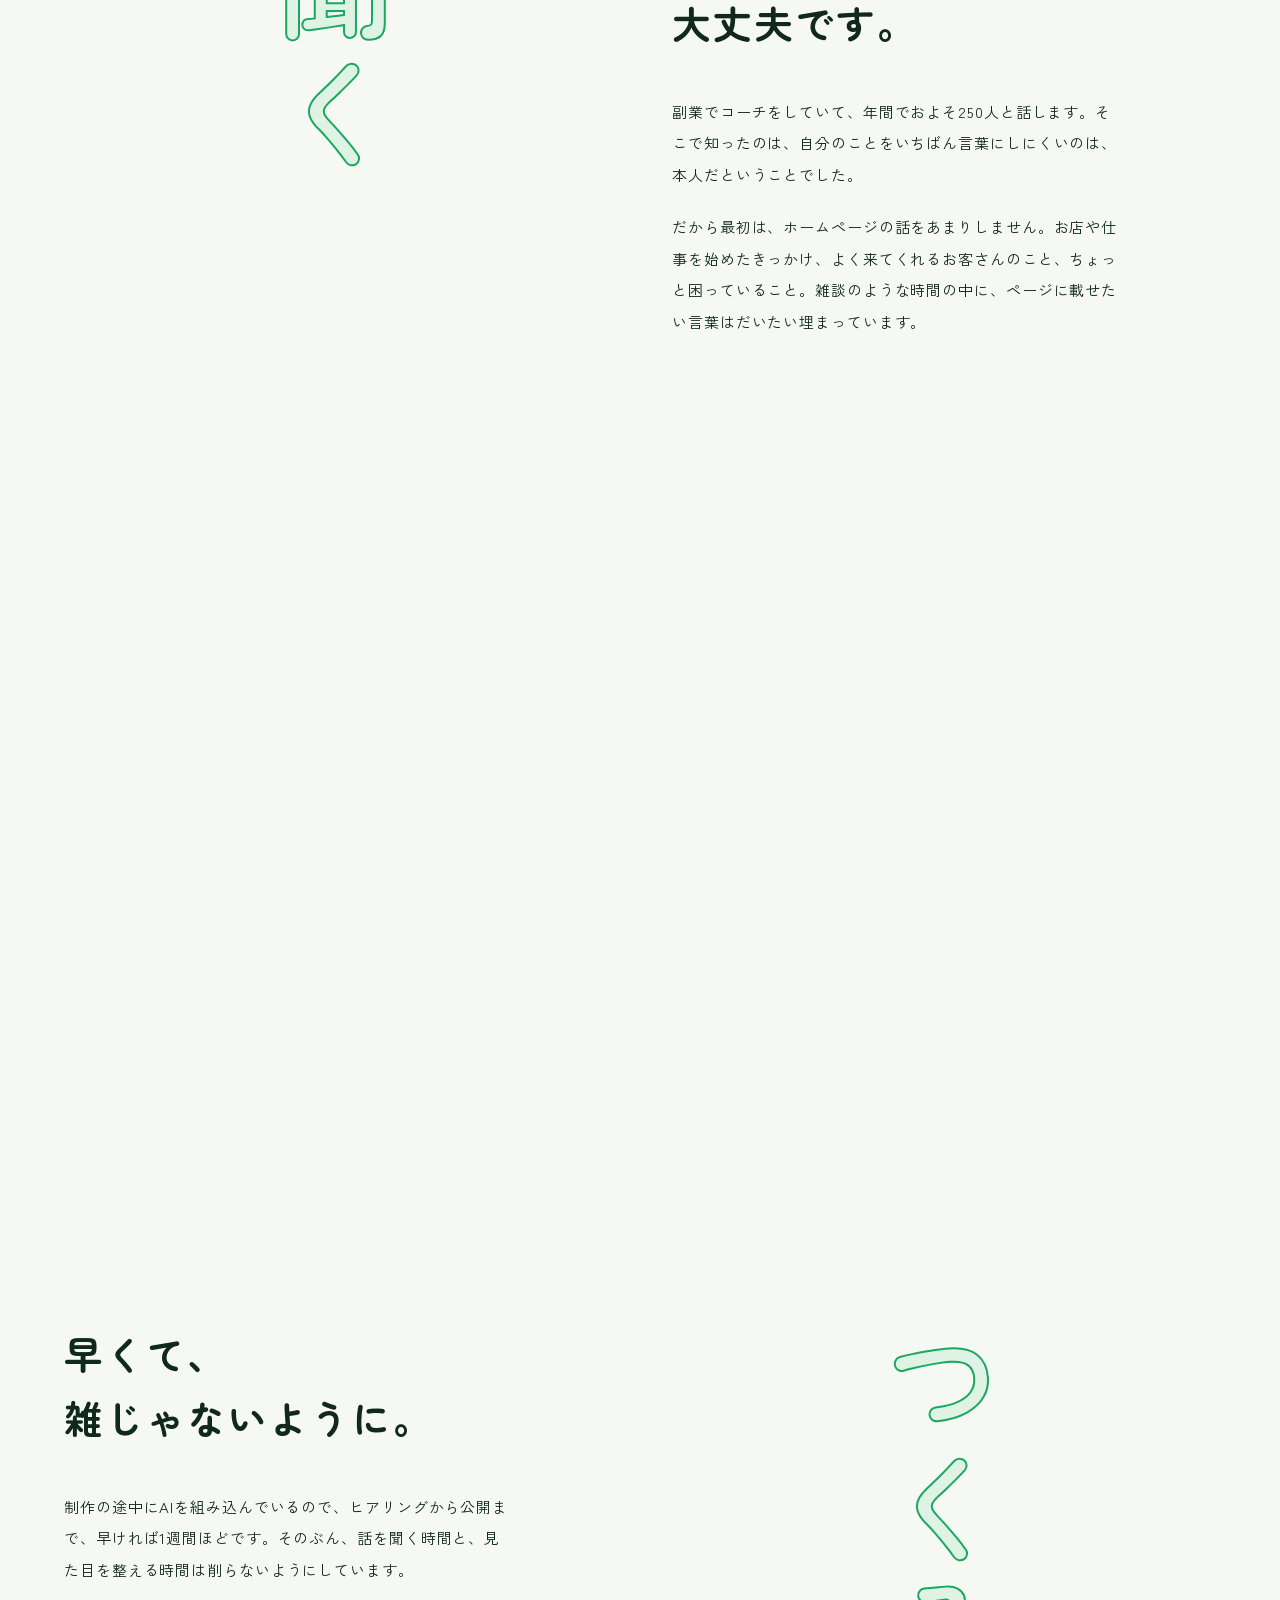
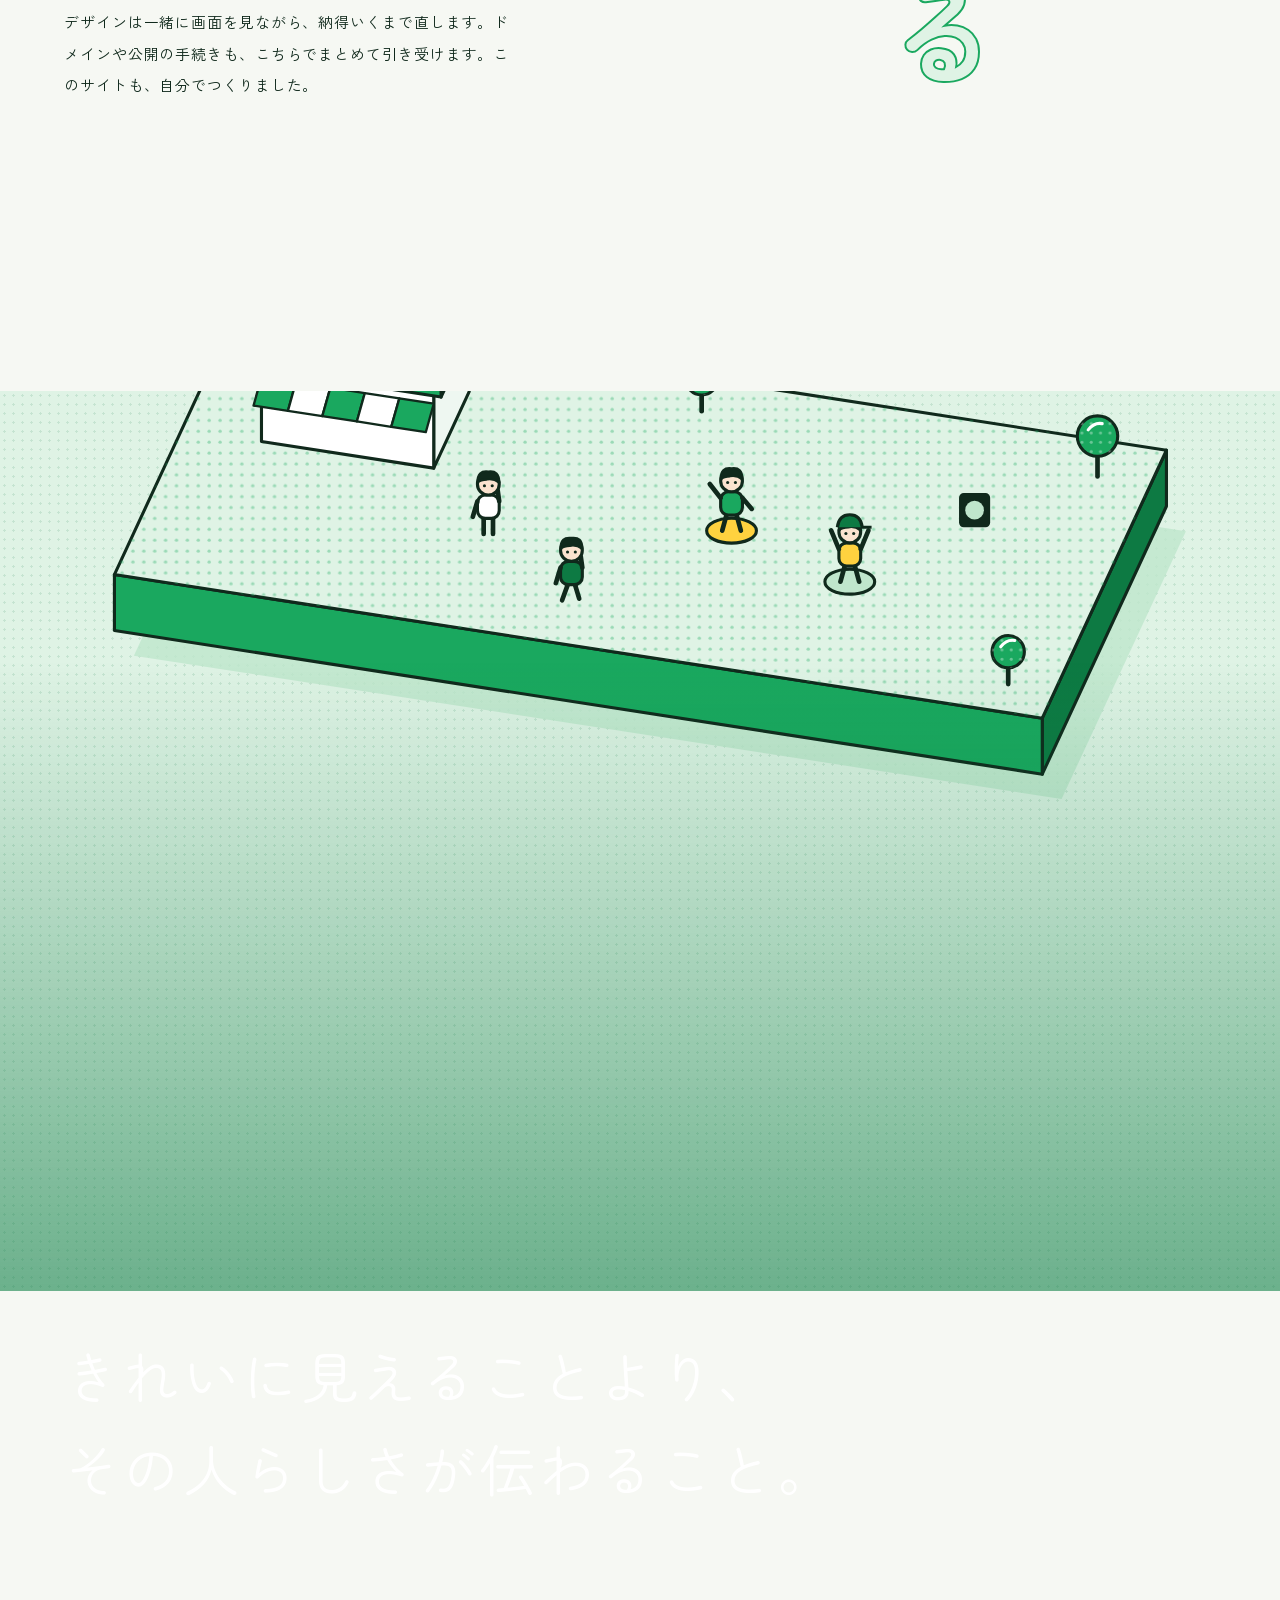
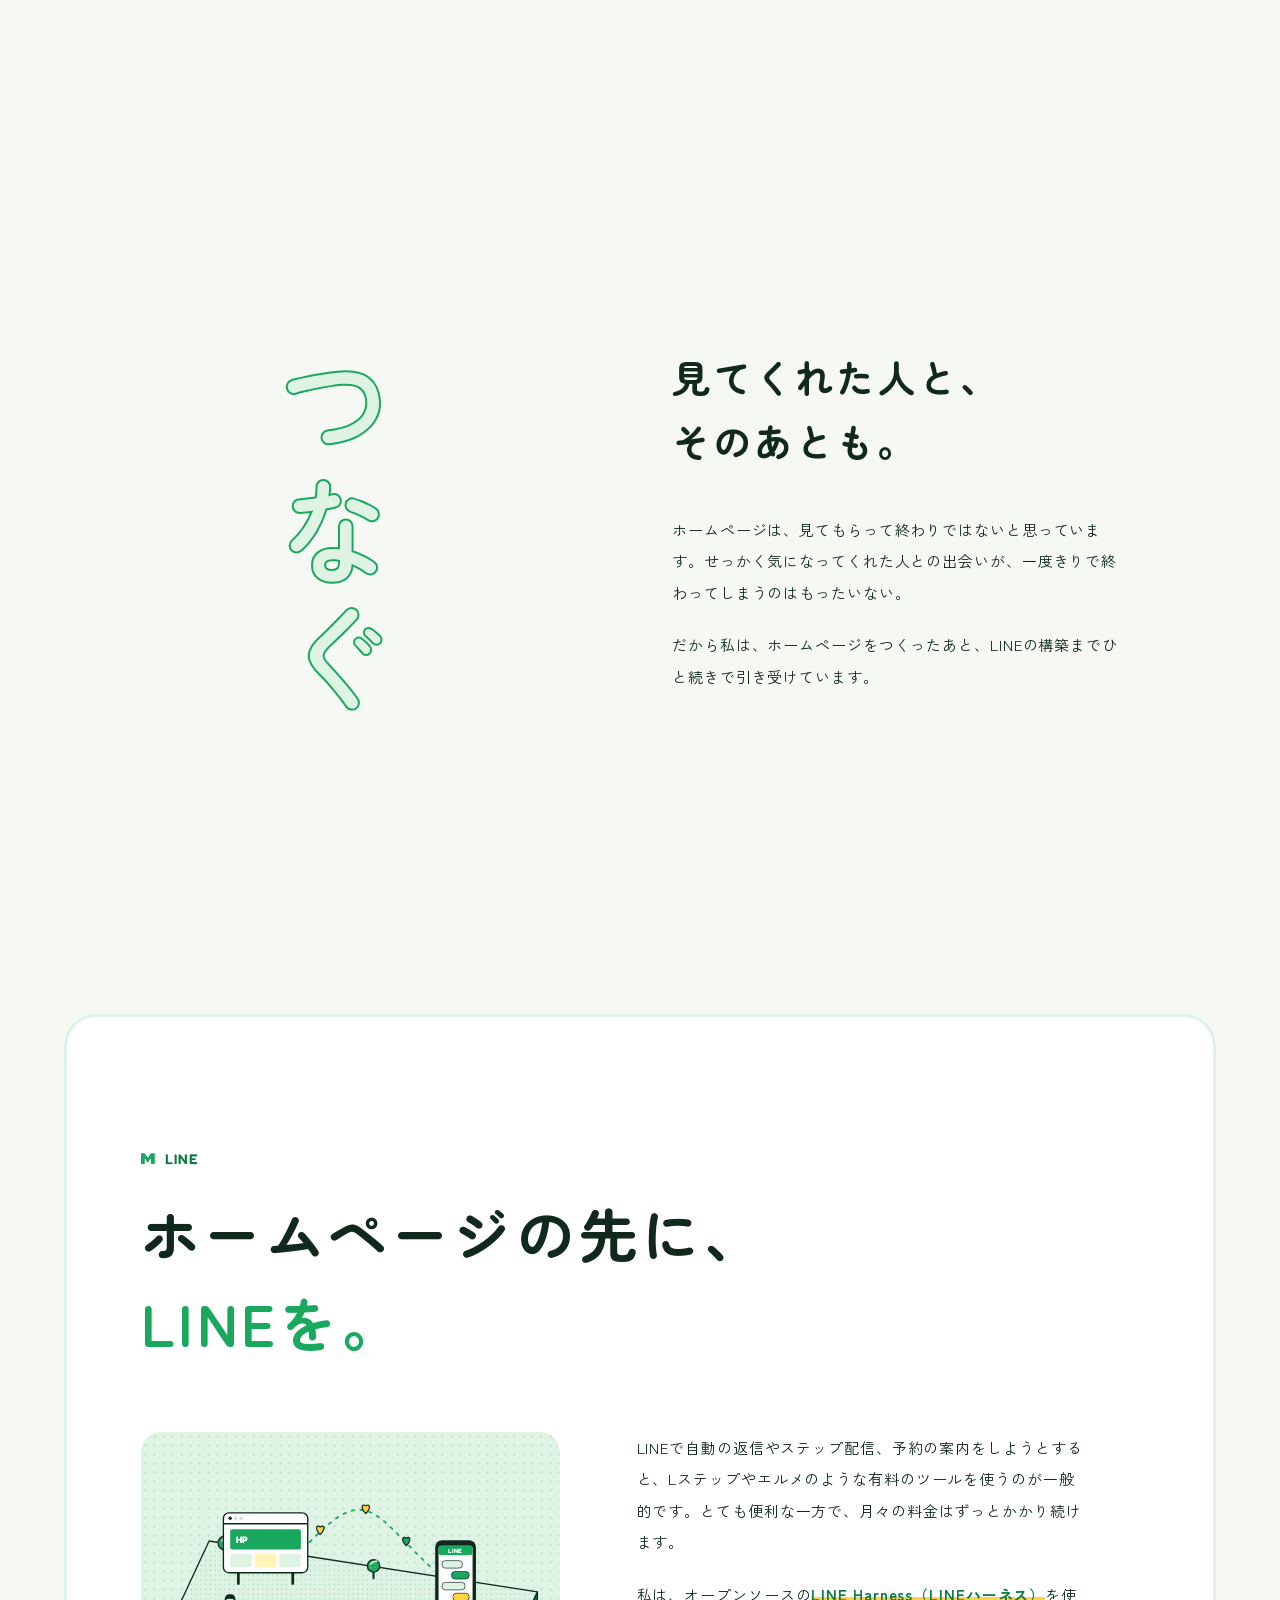
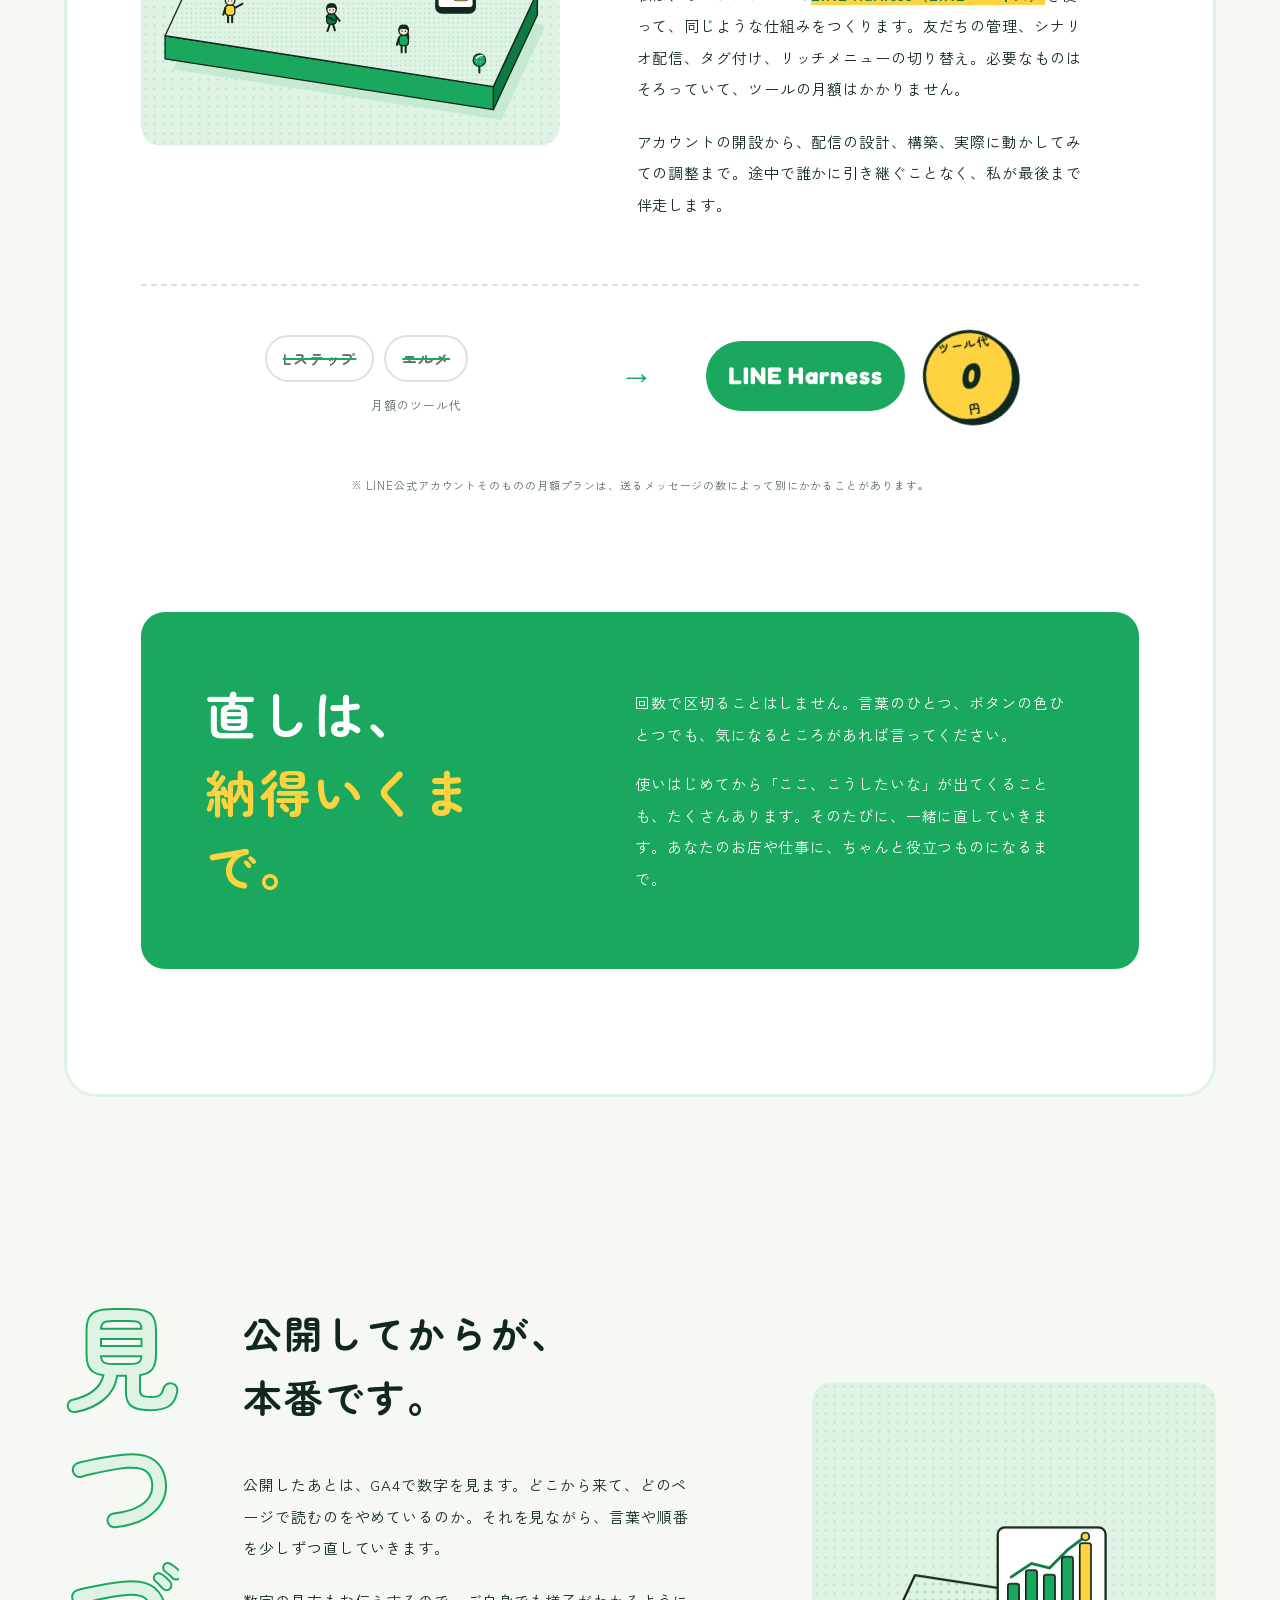
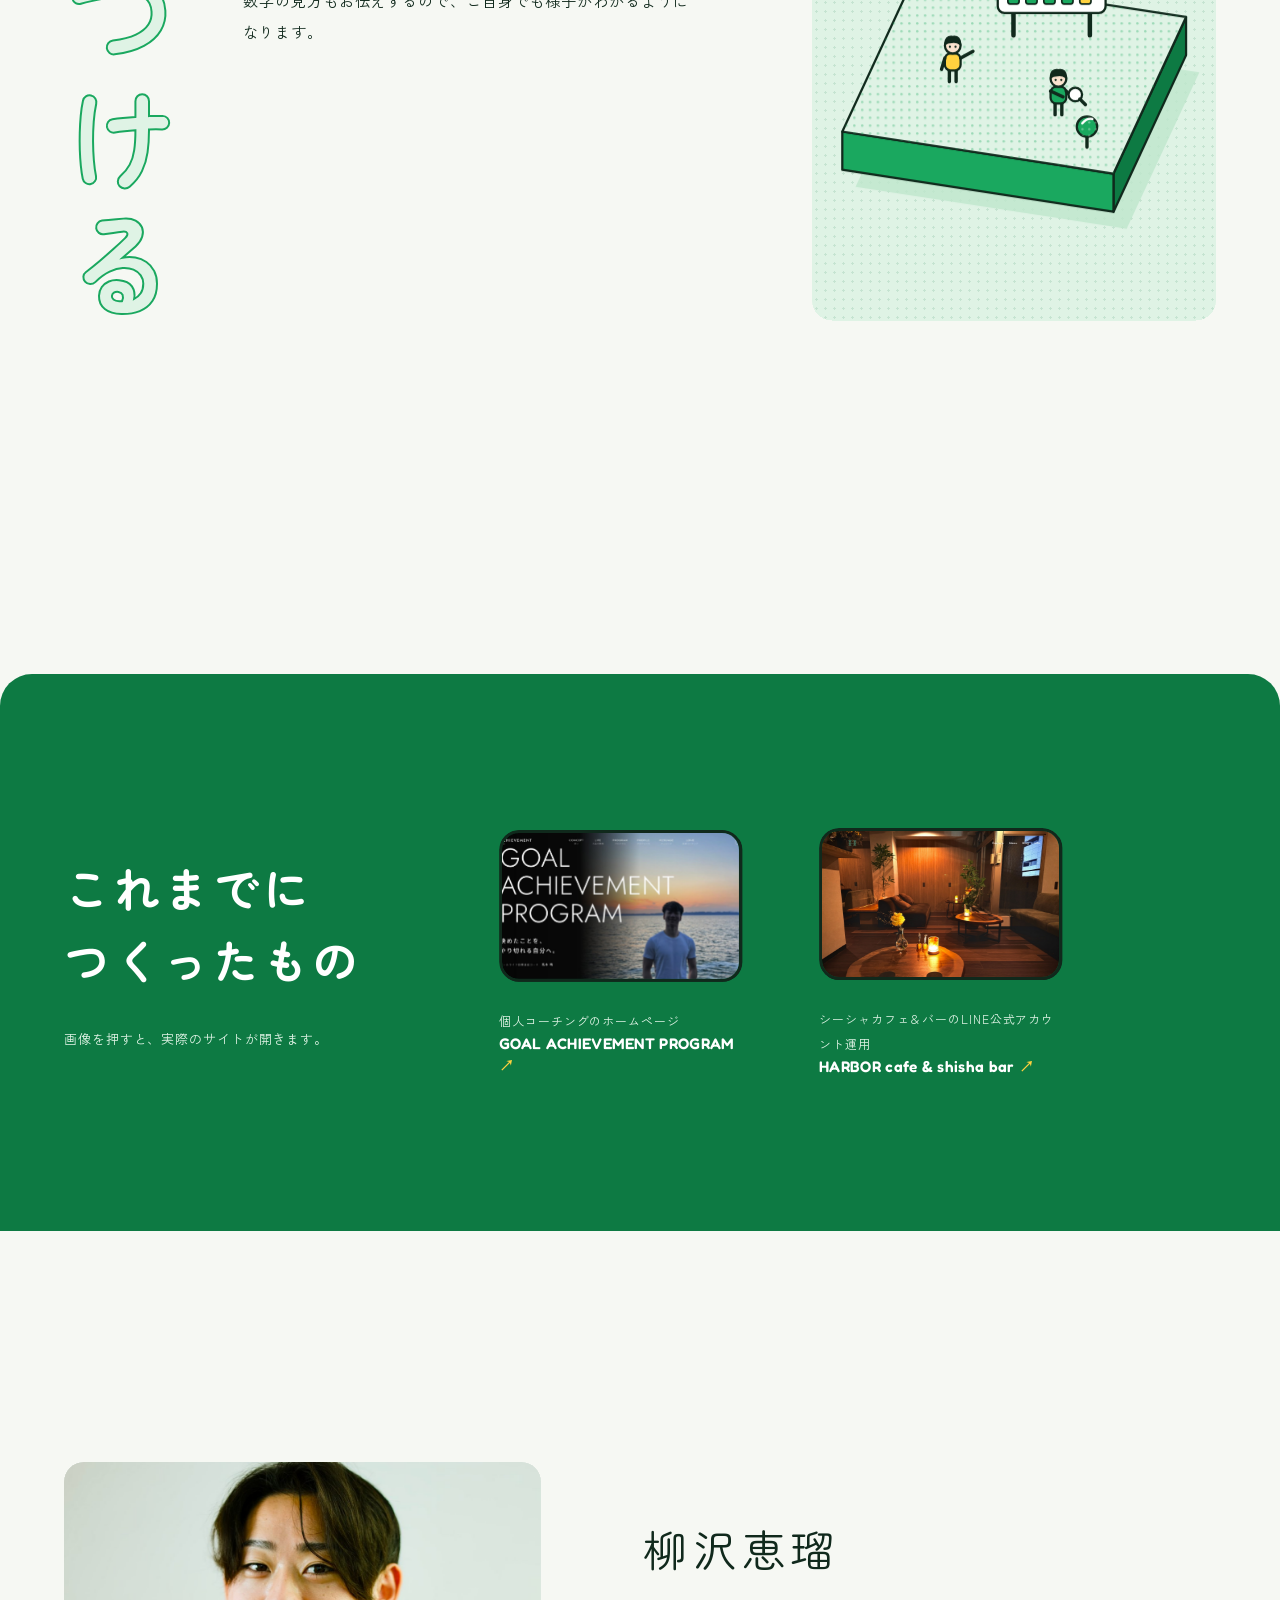
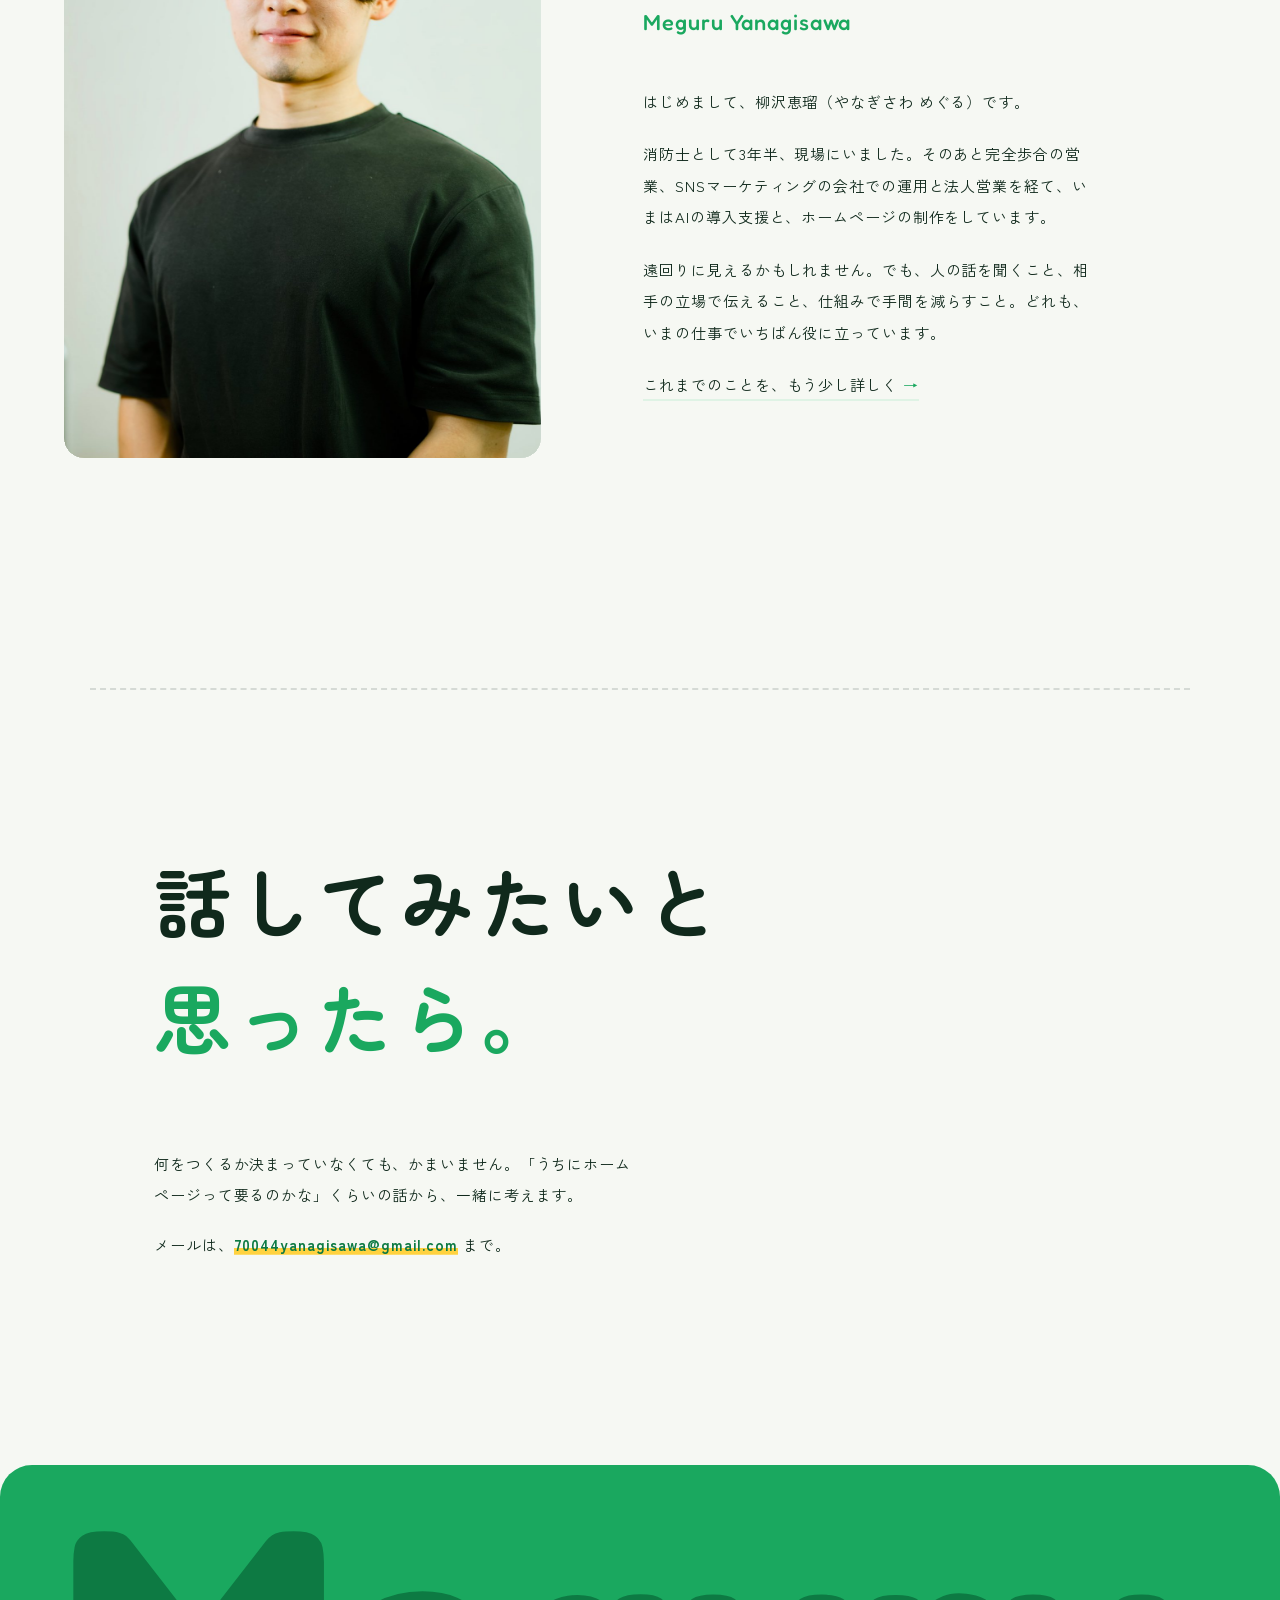
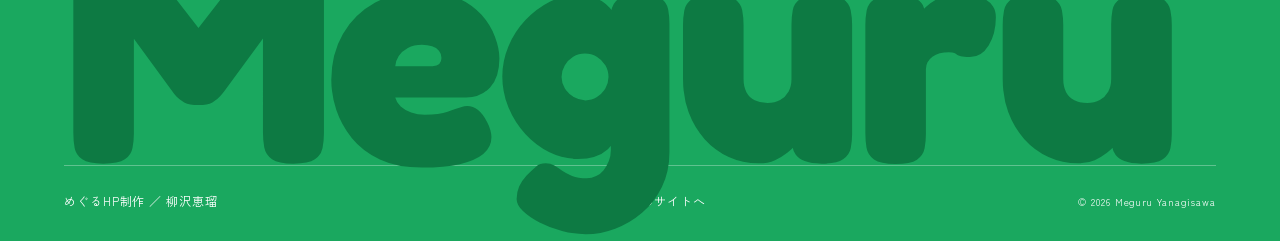
==== commit 838fe9e4: "連絡先のメールアドレスを差し替え（仮のアドレスから本番のアドレスへ） Co-Authored-By: Claude Opus 5.5 <noreply@anthropic.com> Claude-Se" ====
--- a/hp/index.html
+++ b/hp/index.html
@@ -264,7 +264,7 @@
         <span class="mask"><span>思ったら。</span></span>
       </h2>
       <p data-reveal="up">何をつくるか決まっていなくても、かまいません。「うちにホームページって要るのかな」くらいの話から、一緒に考えます。</p>
-      <p data-reveal="up">メールは、<a class="close__mail" href="mailto:hello@example.com">hello@example.com</a> まで。</p>
+      <p data-reveal="up">メールは、<a class="close__mail" href="mailto:70044yanagisawa@gmail.com">70044yanagisawa@gmail.com</a> まで。</p>
     </section>
 
   </main>
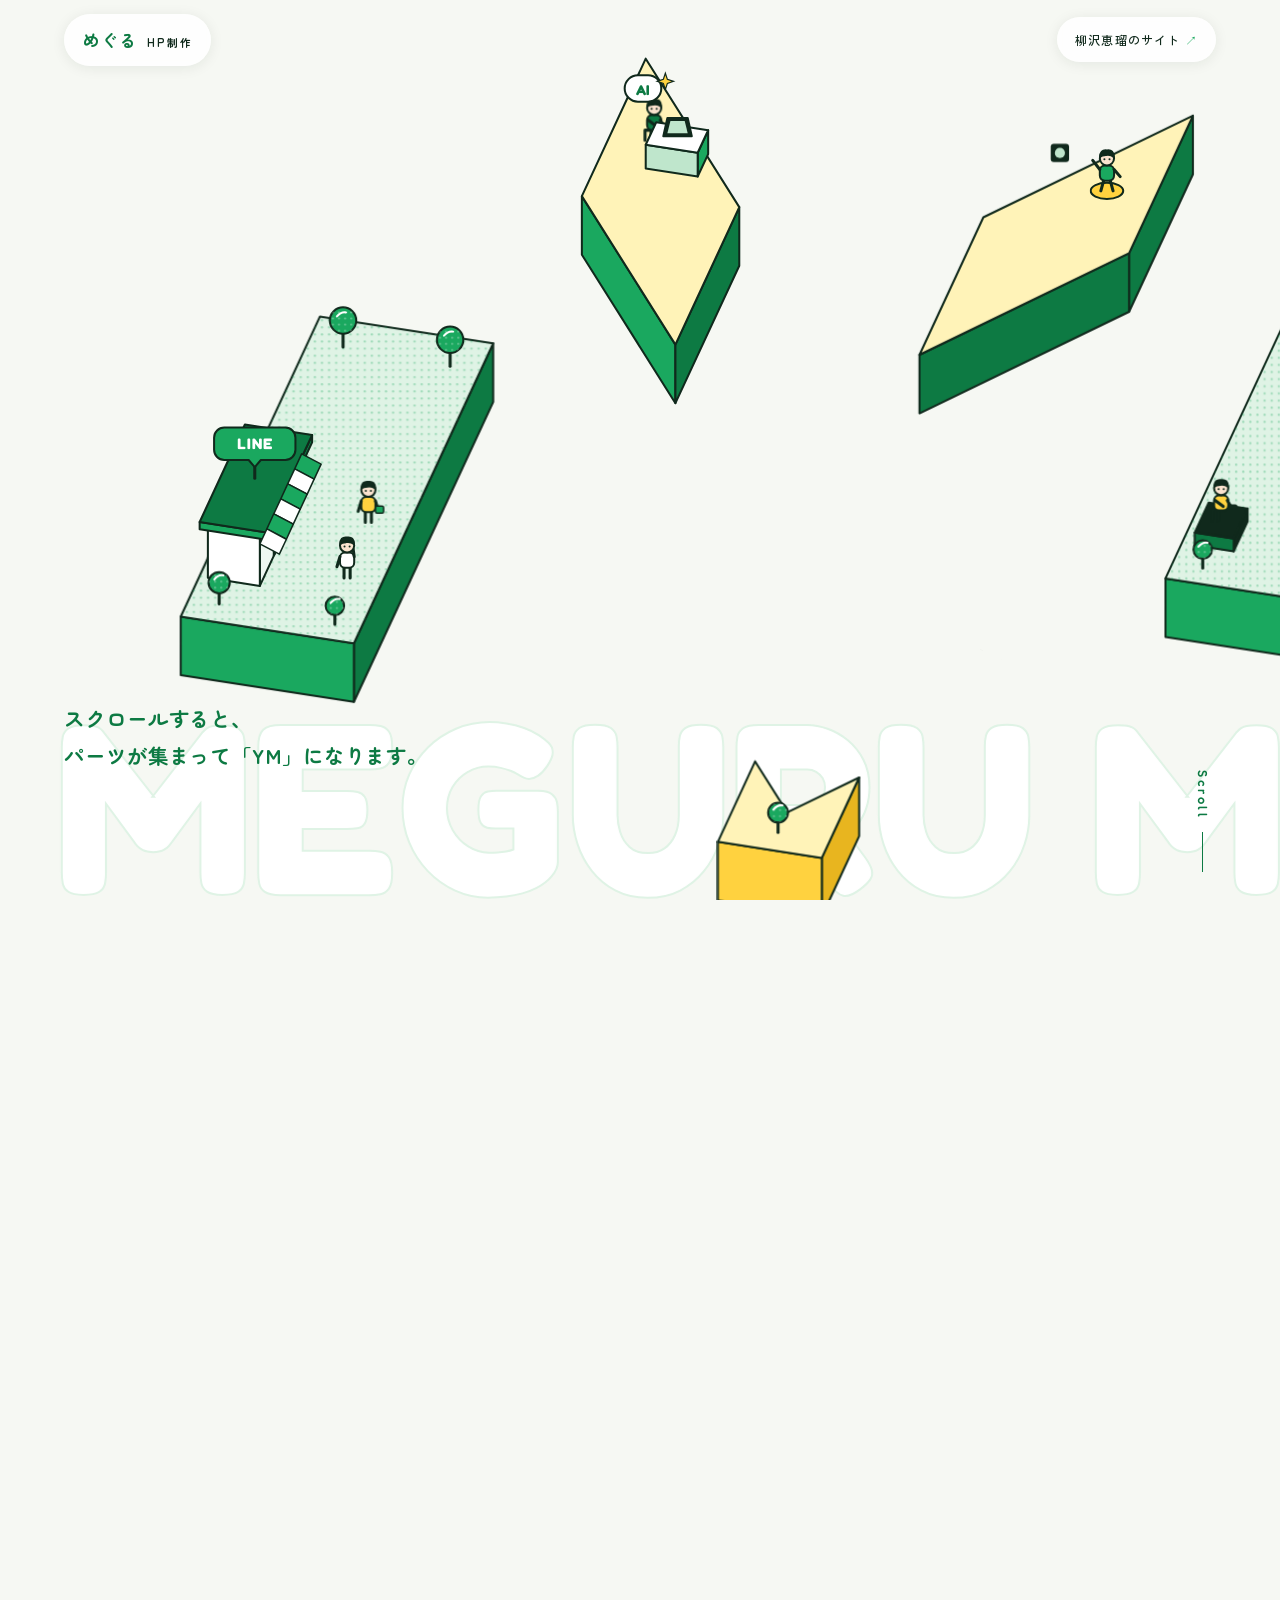
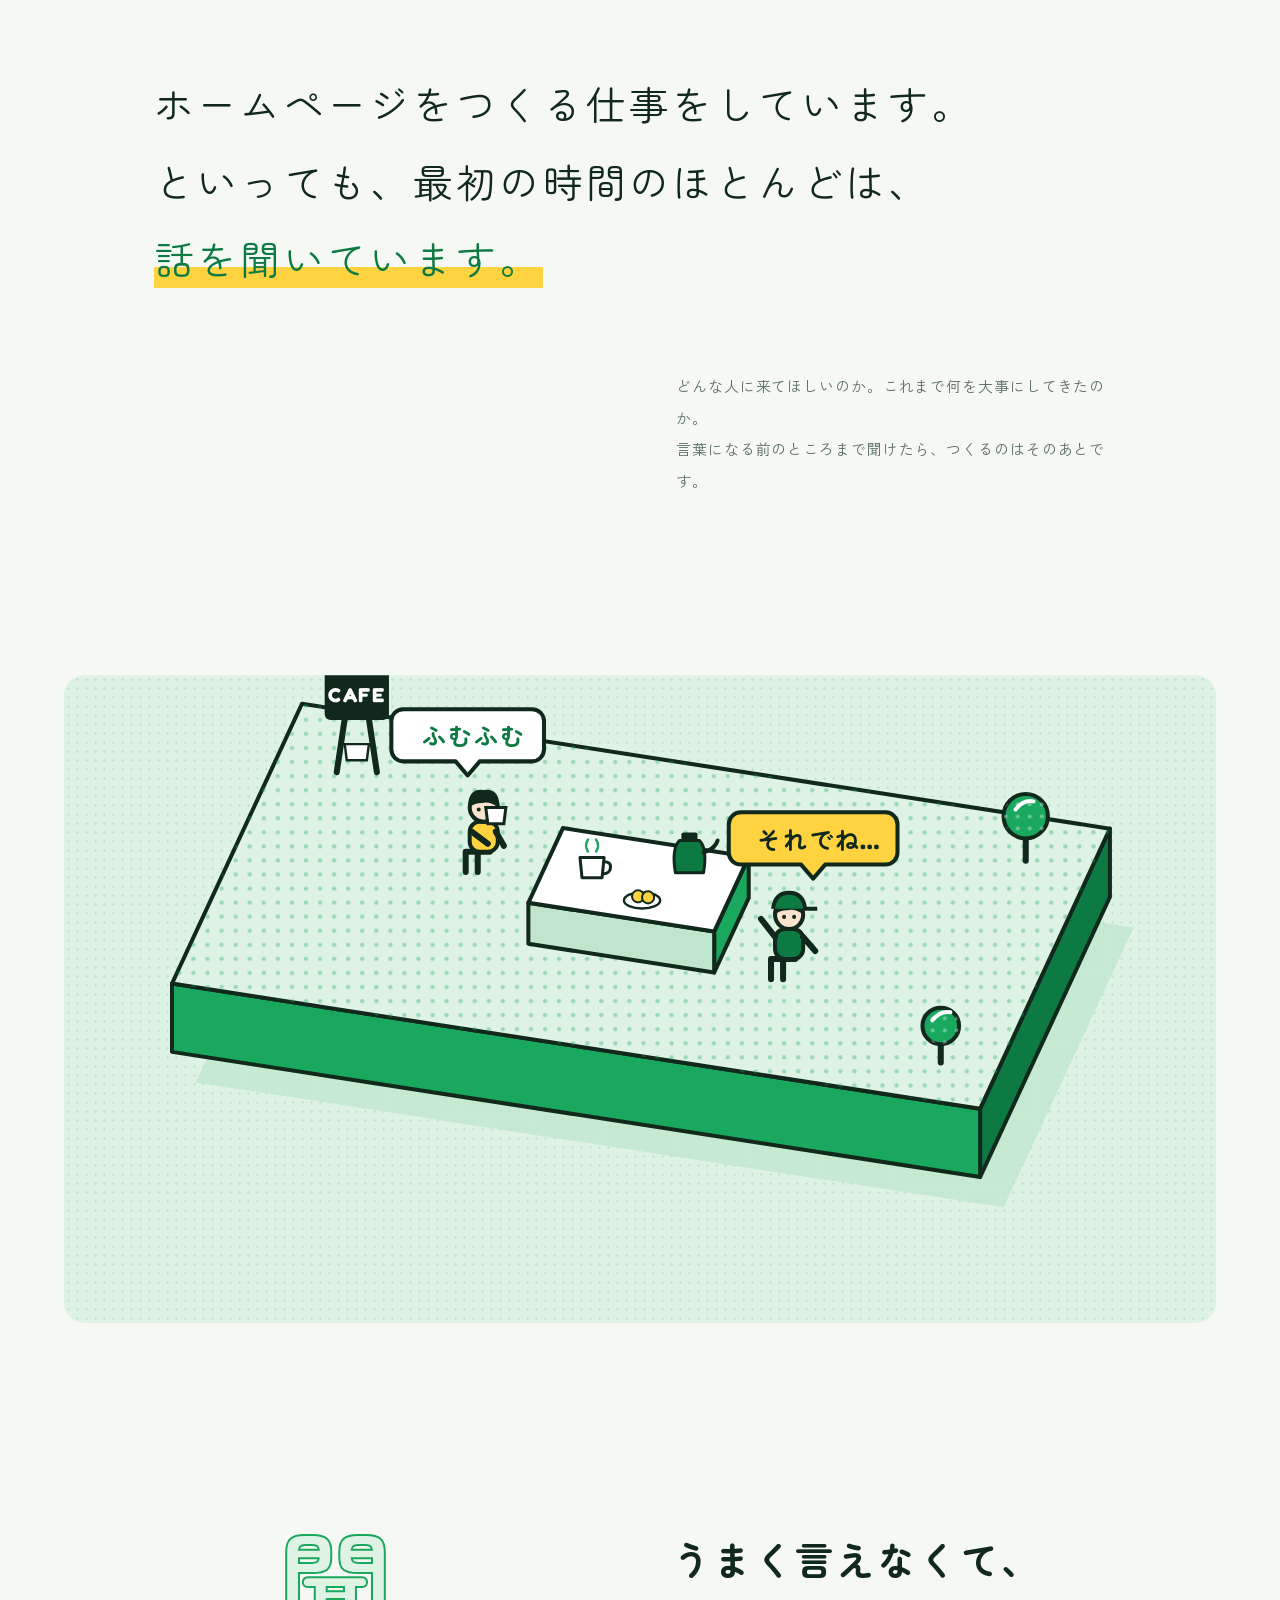
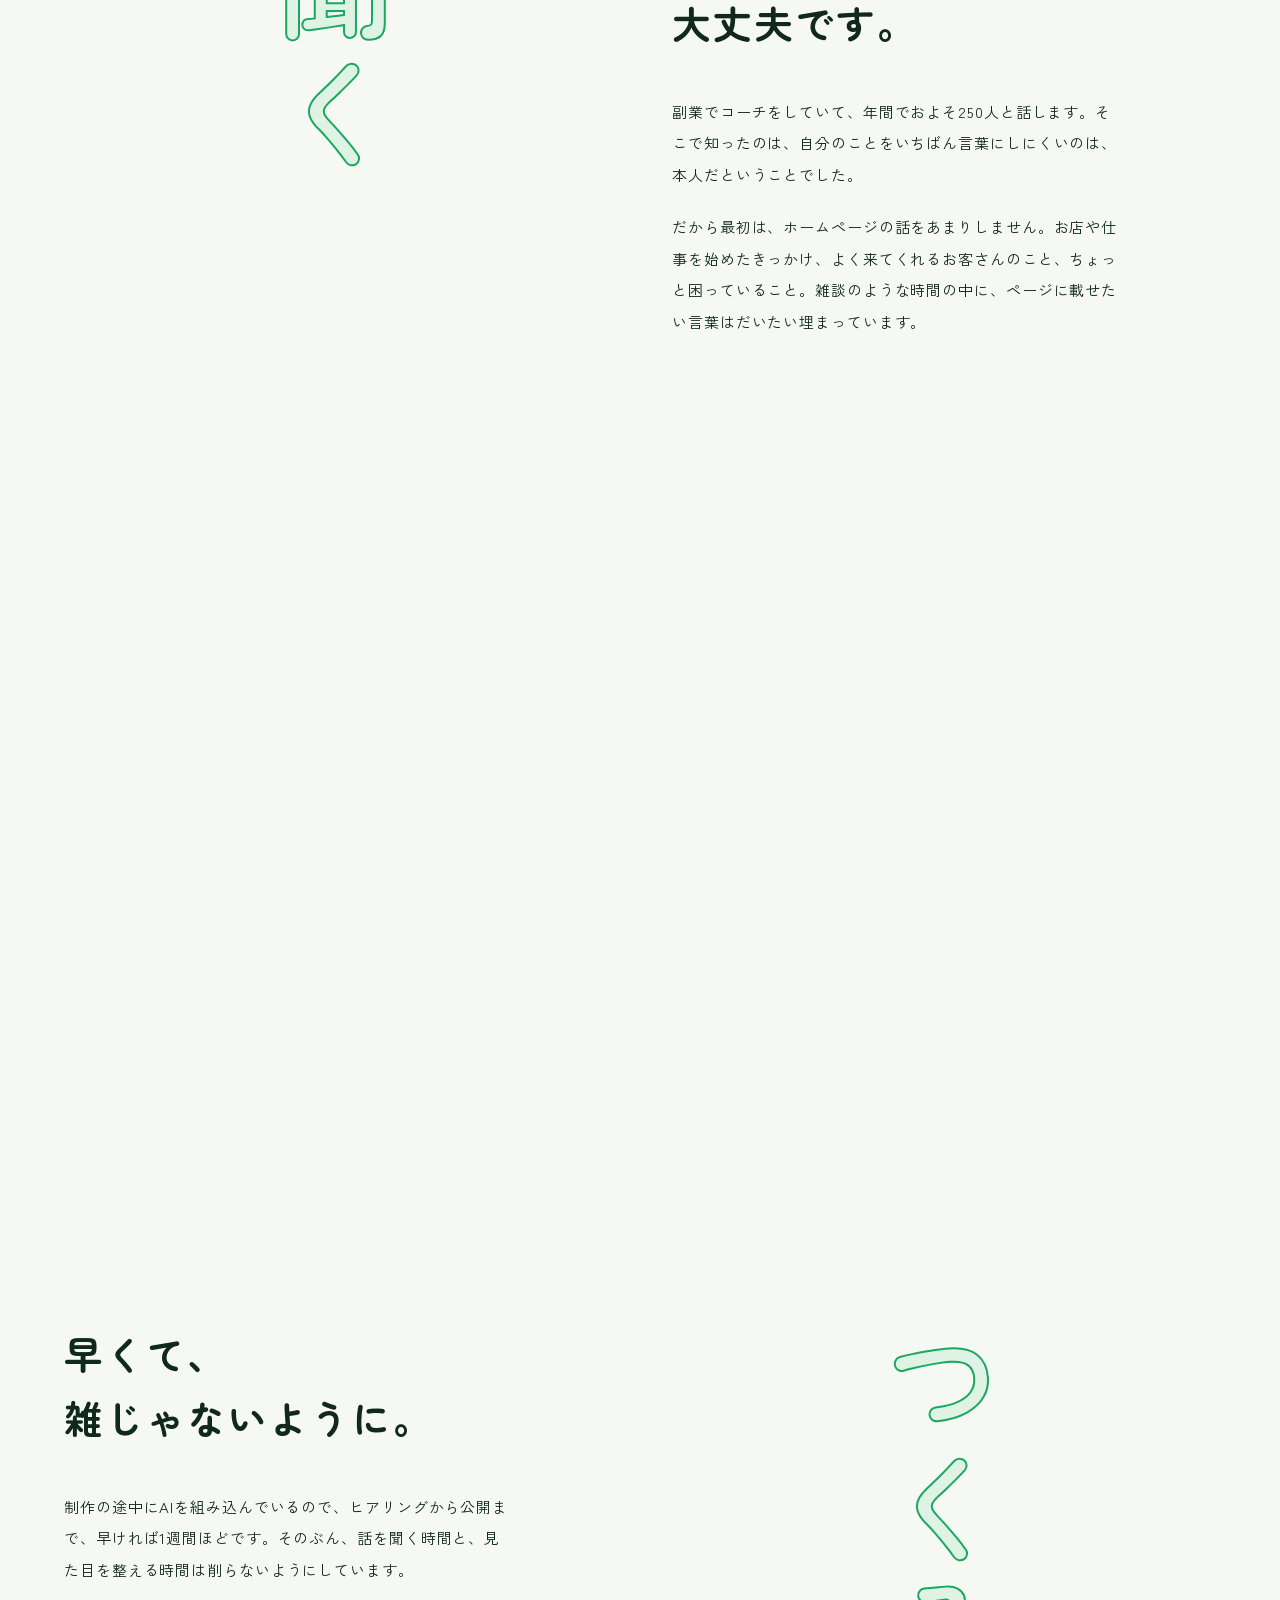
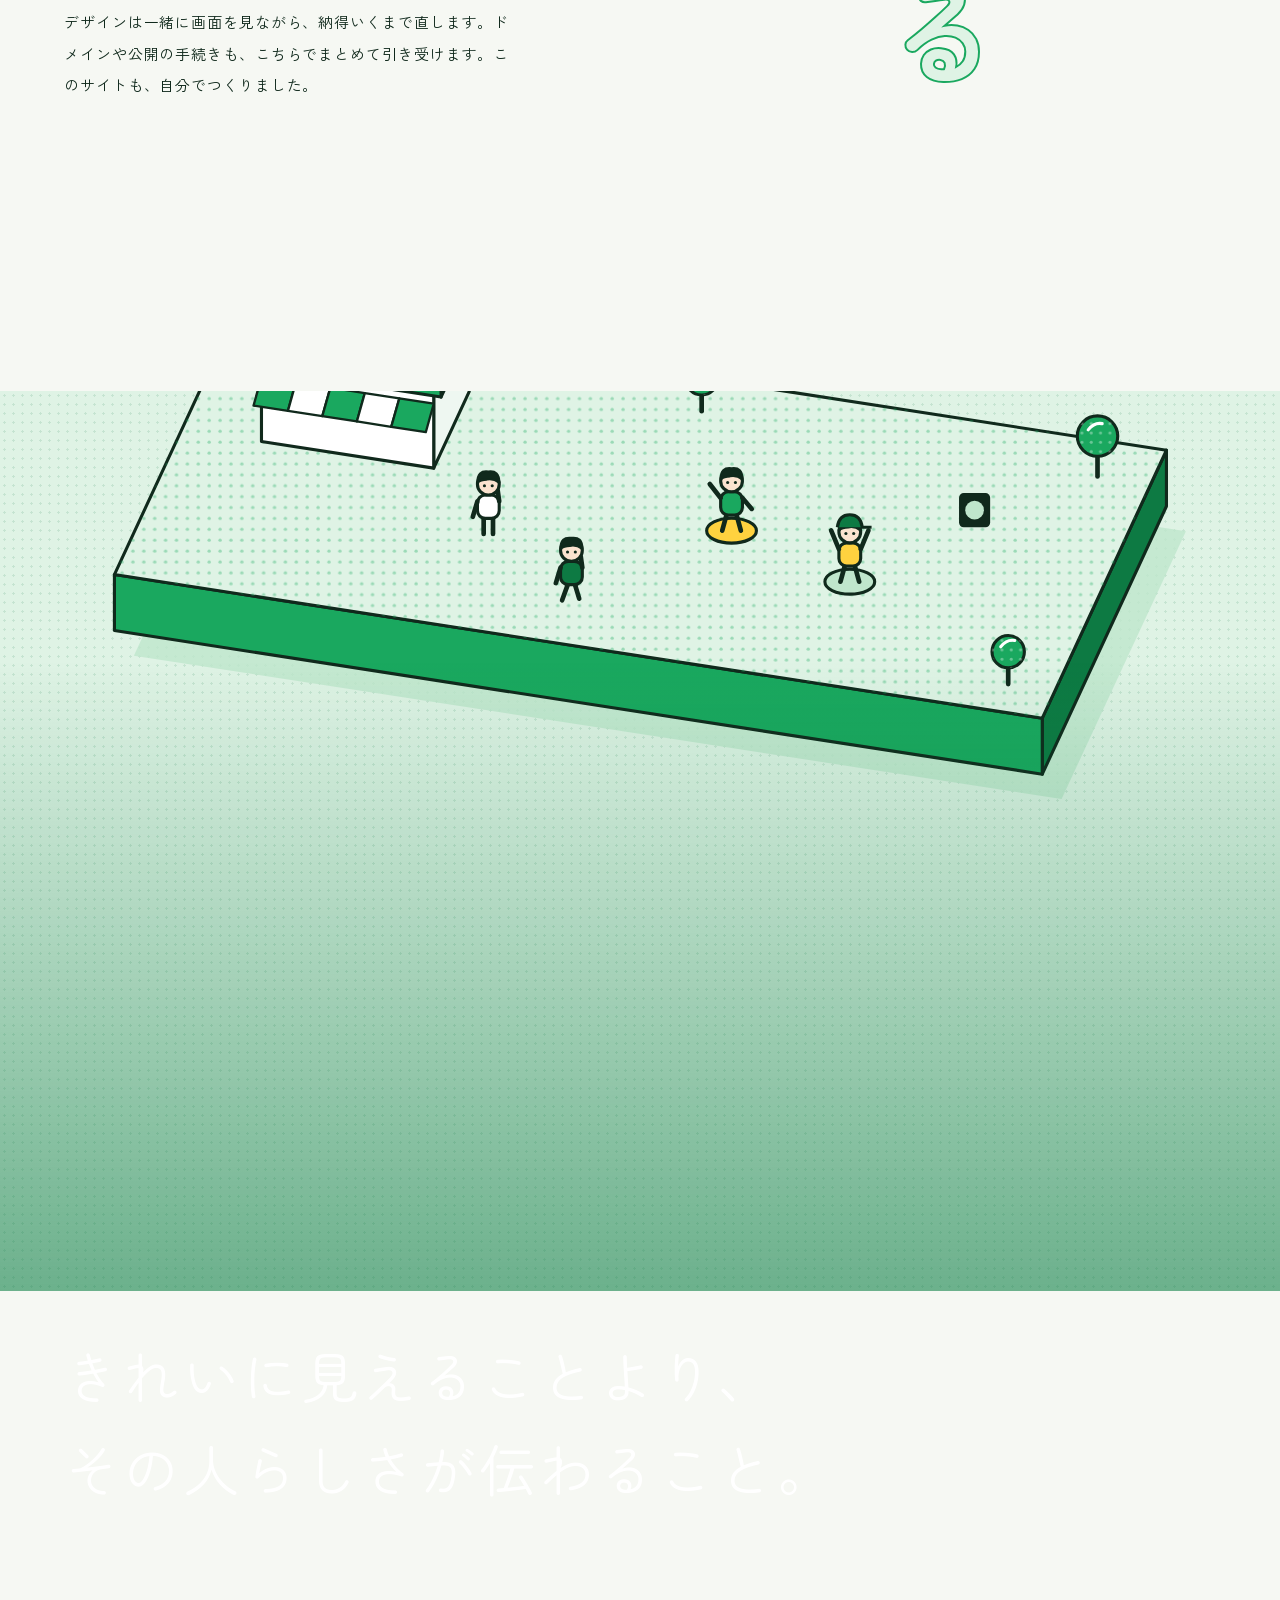
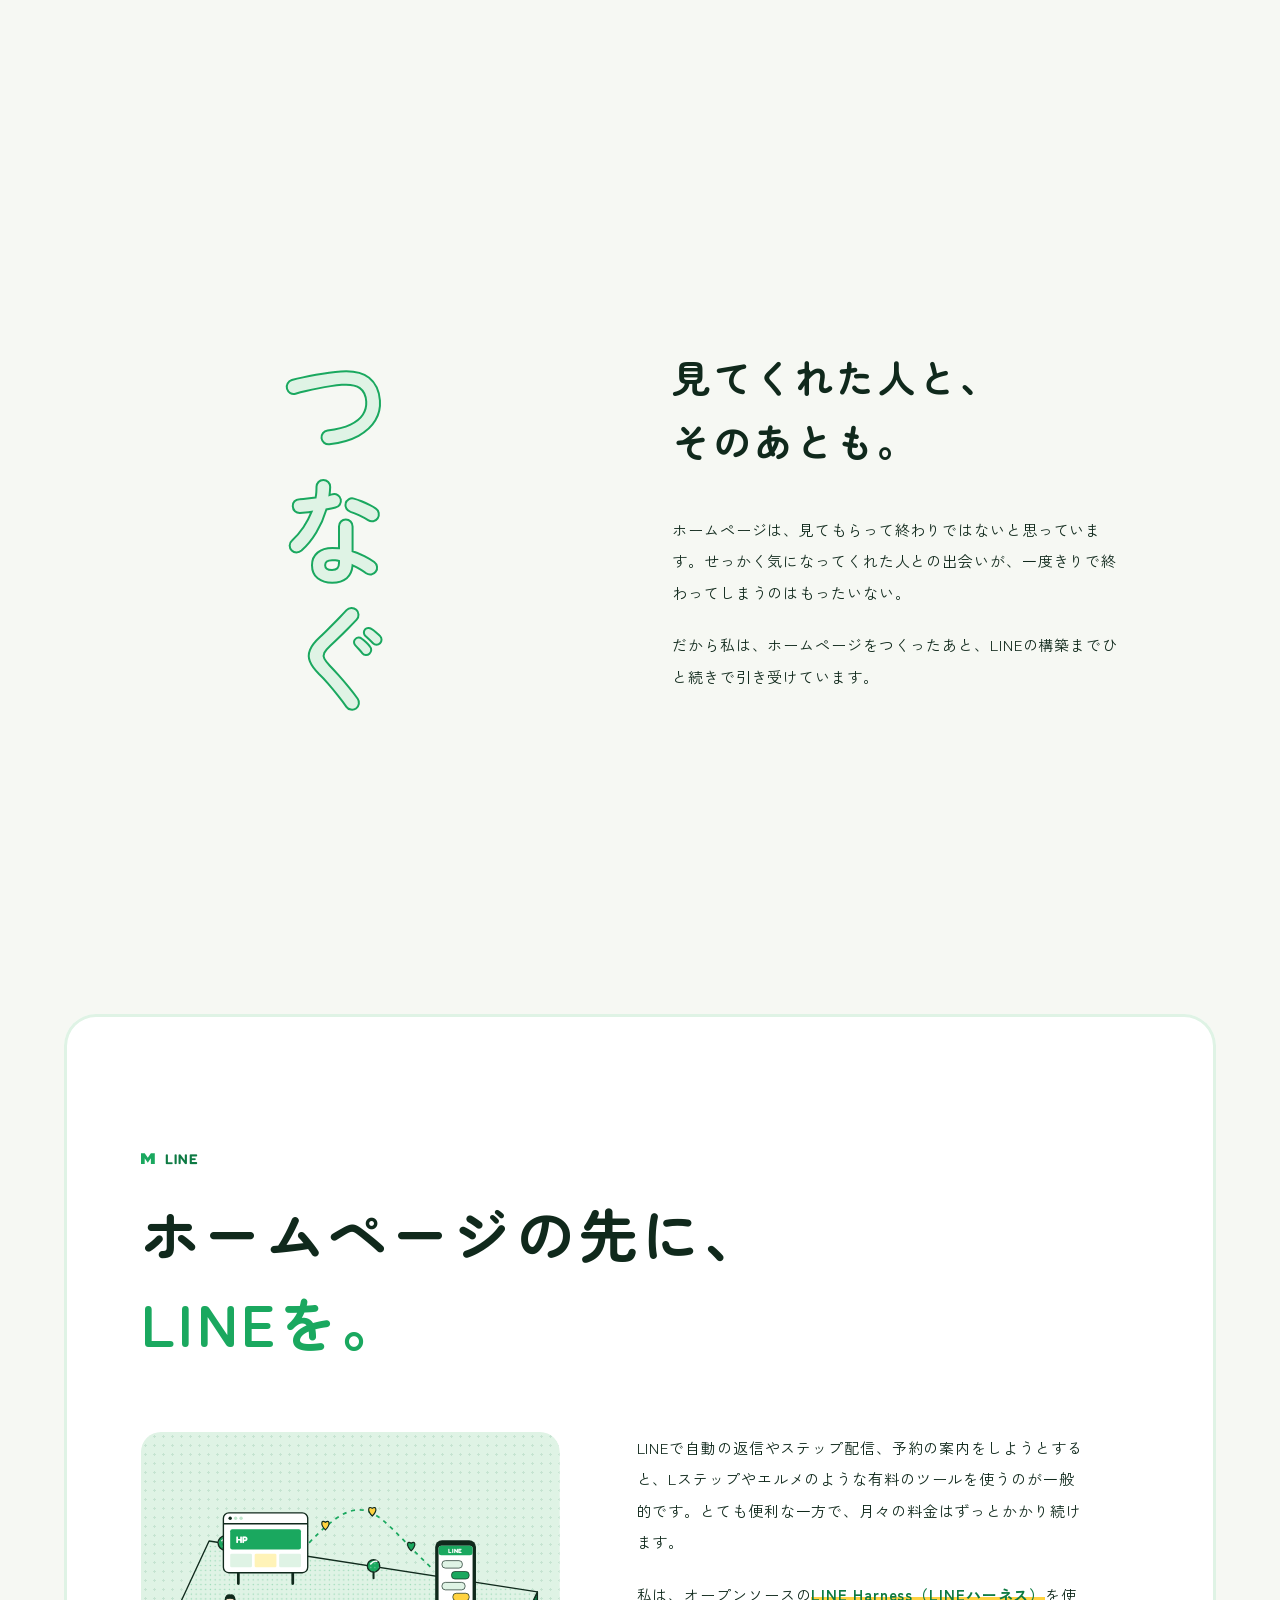
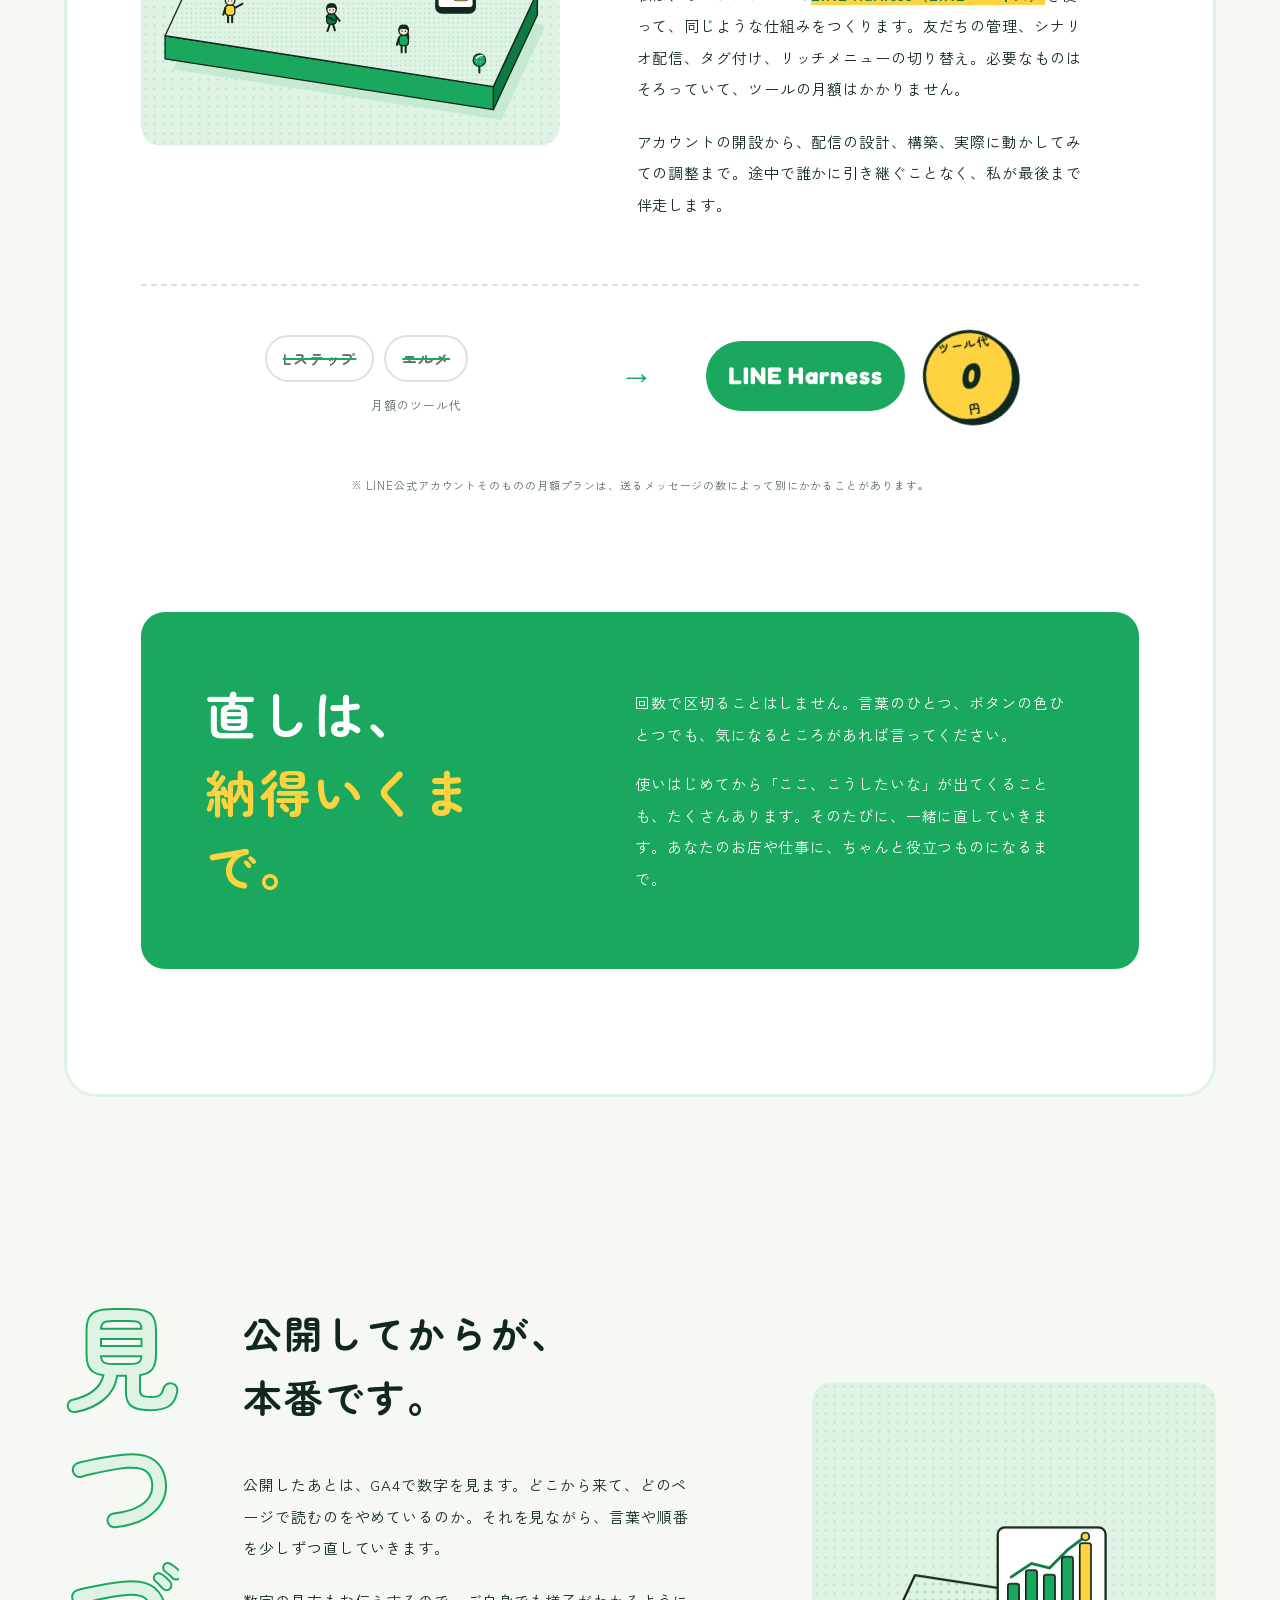
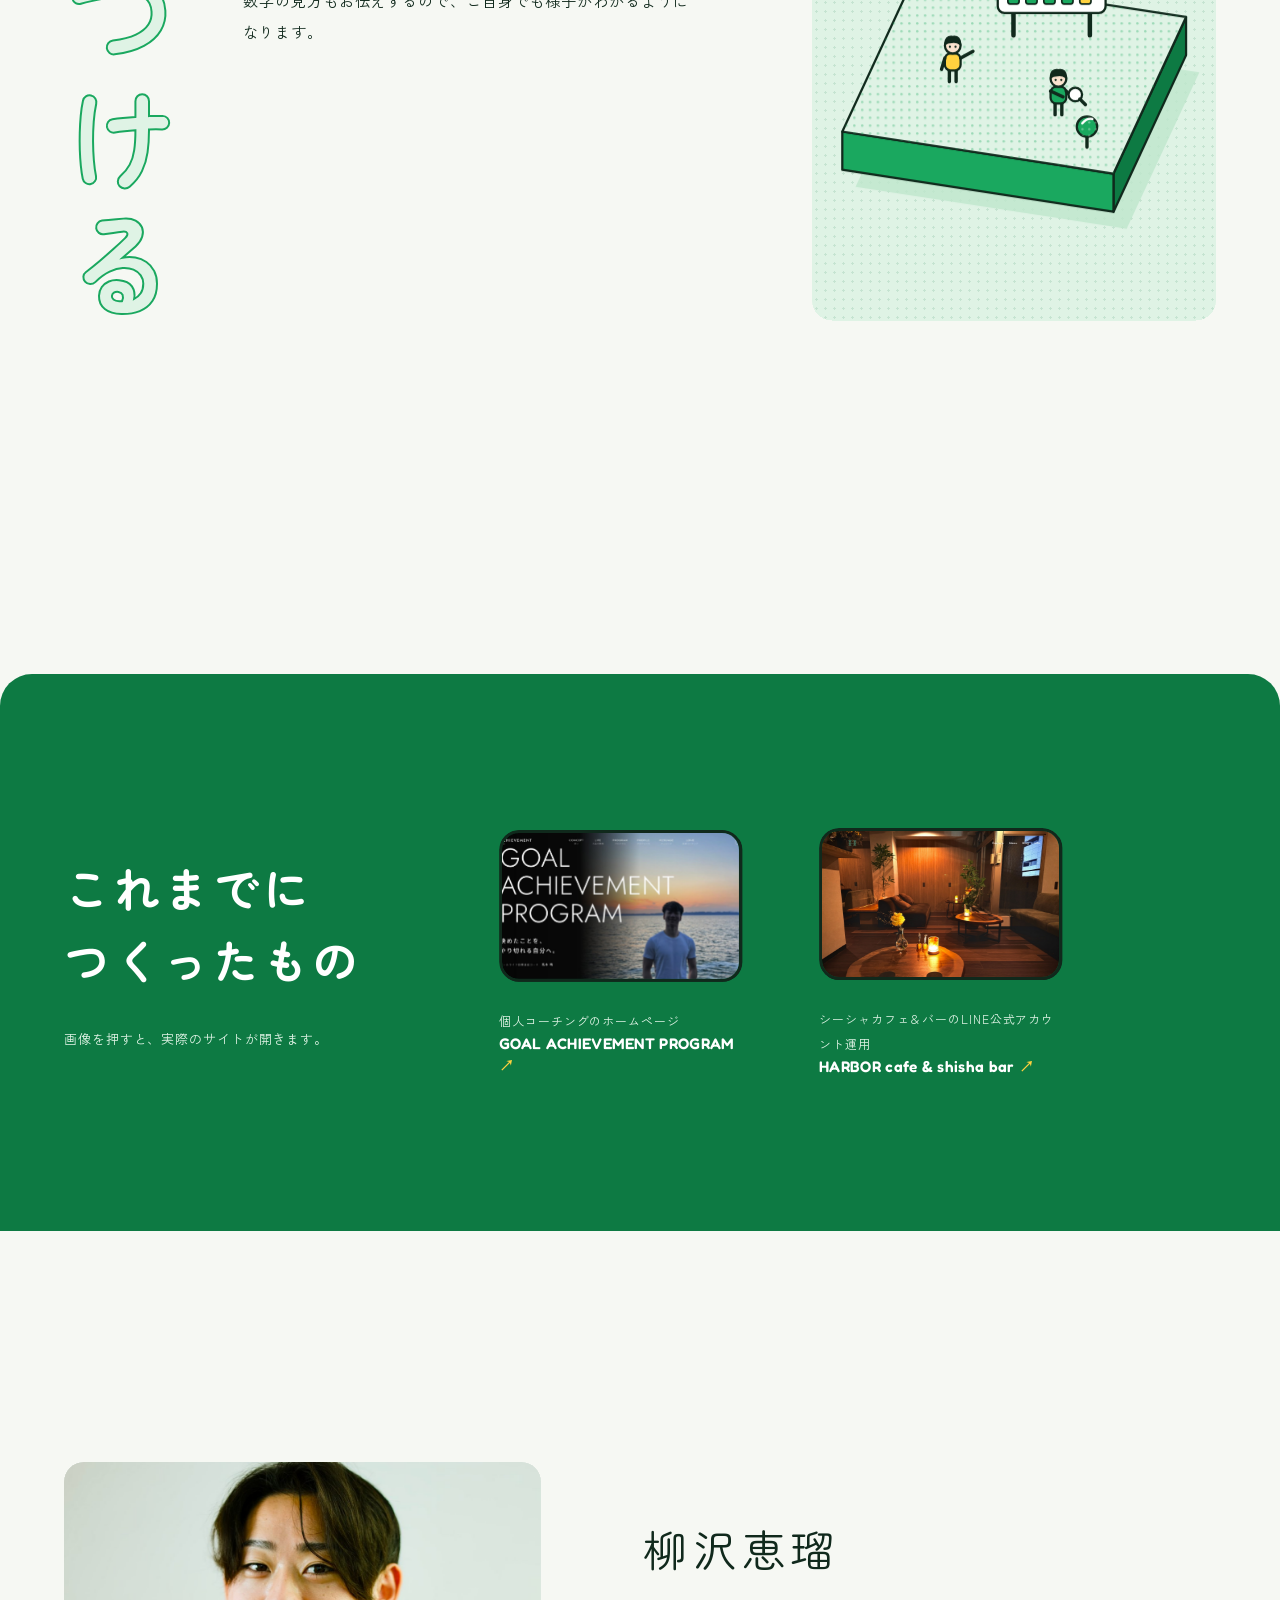
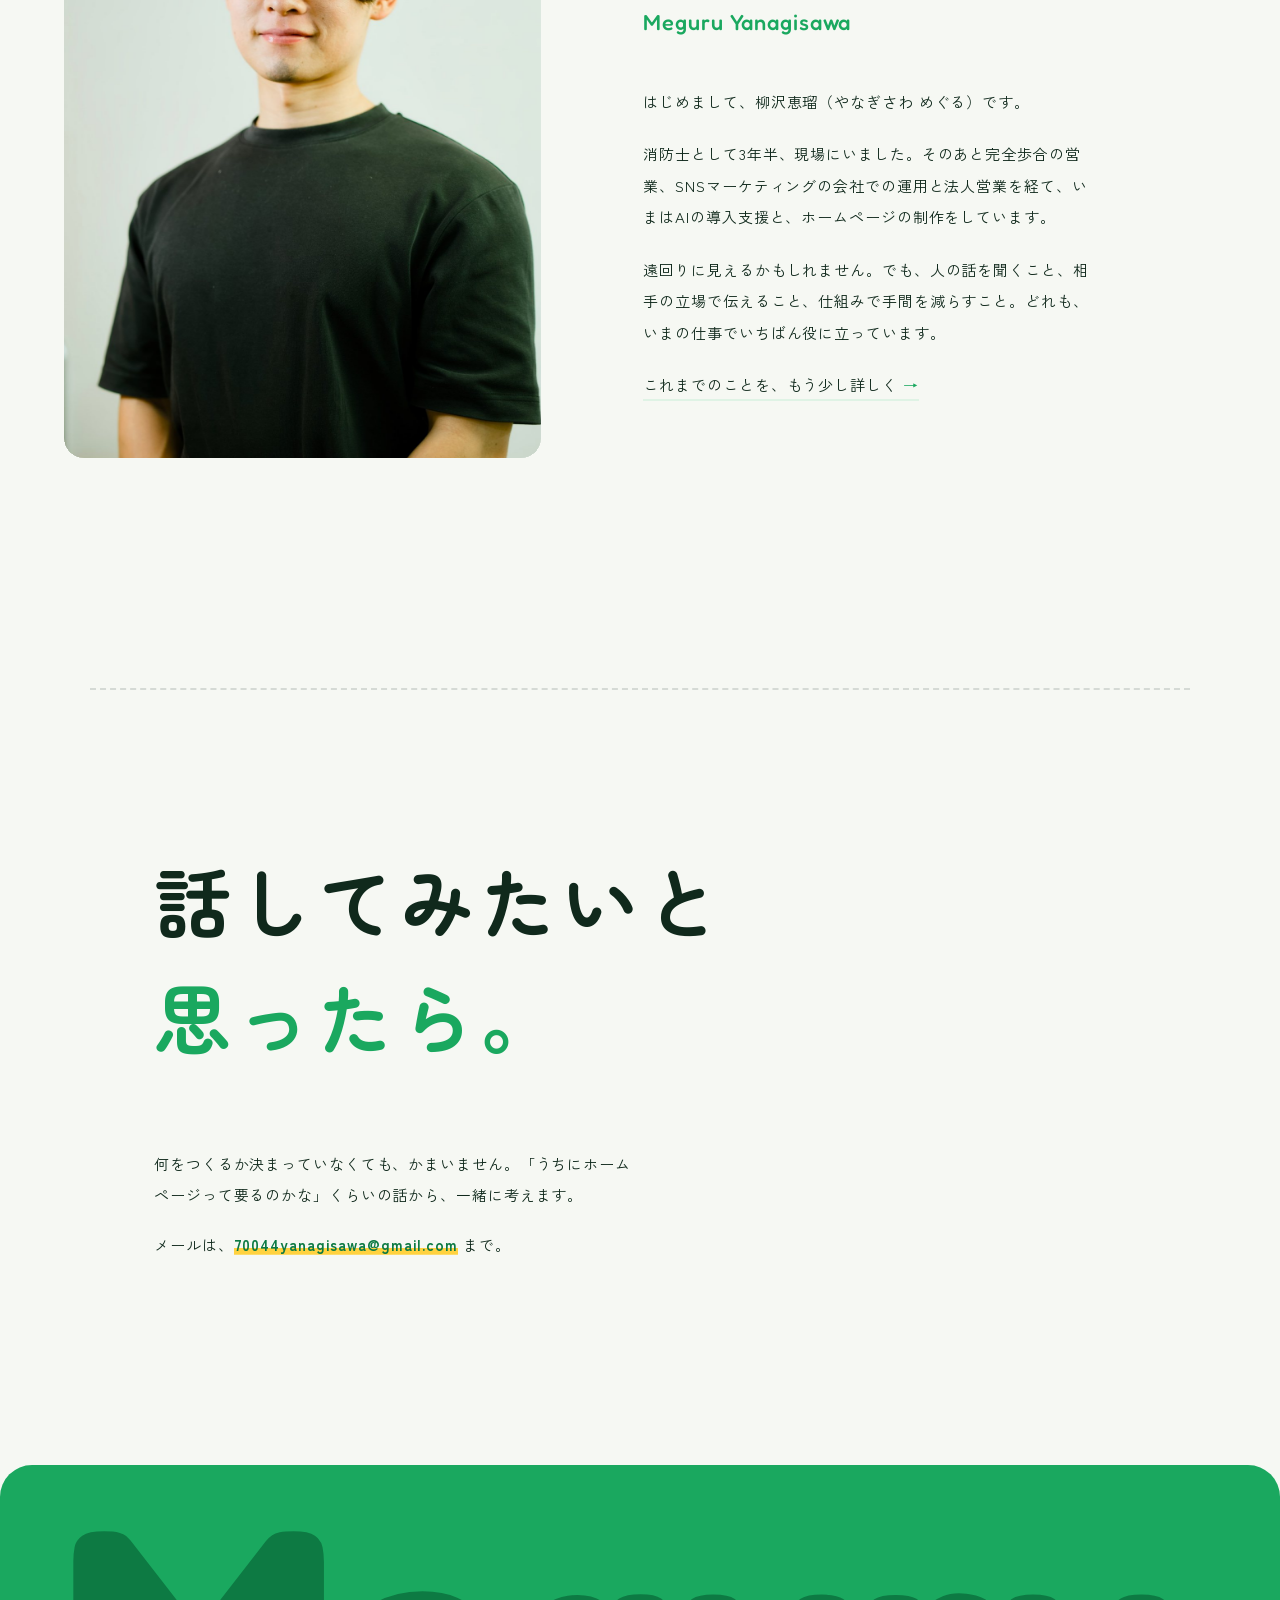
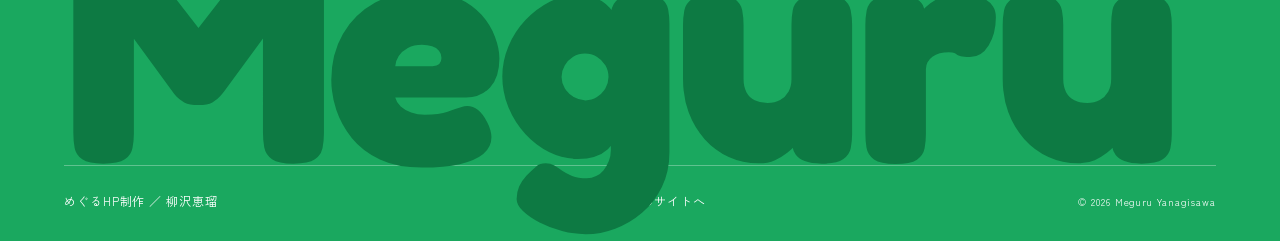
==== commit 2f452bd6: "めぐるHP制作：hp/ を単体で動くようにし、独自ドメイン用の2つ目の Worker 設定を追加 Co-Authored-By: Claude Opus 5.5 <noreply@anthropic." ====
--- a/hp/index.html
+++ b/hp/index.html
@@ -10,7 +10,7 @@
   <meta property="og:type" content="website">
   <meta property="og:image" content="images/ogp.jpg">
   <meta name="theme-color" content="#0d7a43">
-  <link rel="icon" href="../favicon.svg" type="image/svg+xml">
+  <link rel="icon" href="favicon.svg" type="image/svg+xml">
   <link rel="preconnect" href="https://fonts.googleapis.com">
   <link rel="preconnect" href="https://fonts.gstatic.com" crossorigin>
   <link href="https://fonts.googleapis.com/css2?family=Fredoka:wght@500;600;700&family=Zen+Kaku+Gothic+New:wght@400;500;700&family=Zen+Maru+Gothic:wght@500;700&display=swap" rel="stylesheet">
@@ -37,7 +37,7 @@
 
   <header class="header">
     <a class="header__logo" href="./">めぐる<small>HP制作</small></a>
-    <a class="header__link" href="../">柳沢恵瑠のサイト</a>
+    <a class="header__link" href="https://meguru-hp.mgr-lab.workers.dev/" target="_blank" rel="noopener">柳沢恵瑠のサイト</a>
   </header>
   <div class="progress" aria-hidden="true"><span></span></div>
 
@@ -218,7 +218,7 @@
           <a class="work" href="https://haltakagi.com/" target="_blank" rel="noopener">
             <figure class="work__thumb frame" data-reveal="clip" data-label="works/site-01.jpg">
               <div class="frame__in">
-                <img src="../images/works/site-01.jpg" alt="GOAL ACHIEVEMENT PROGRAM のトップページ" onerror="ph(this)">
+                <img src="images/works/site-01.jpg" alt="GOAL ACHIEVEMENT PROGRAM のトップページ" onerror="ph(this)">
               </div>
             </figure>
             <p class="work__meta">個人コーチングのホームページ</p>
@@ -228,7 +228,7 @@
           <a class="work" href="https://harbor-shisha.com/" target="_blank" rel="noopener">
             <figure class="work__thumb frame" data-reveal="clip" data-label="works/site-02.jpg">
               <div class="frame__in">
-                <img src="../images/works/site-02.jpg" alt="HARBOR cafe &amp; shisha bar のトップページ" onerror="ph(this)">
+                <img src="images/works/site-02.jpg" alt="HARBOR cafe &amp; shisha bar のトップページ" onerror="ph(this)">
               </div>
             </figure>
             <p class="work__meta">シーシャカフェ＆バーのLINE公式アカウント運用</p>
@@ -242,7 +242,7 @@
     <section class="me">
       <figure class="me__photo frame" data-reveal="clip" data-label="me.jpg — 人柄が伝わる写真（縦長）">
         <div class="frame__in" data-parallax="0.08">
-          <img src="images/me.jpg" data-fallback="../images/about.jpg" alt="柳沢恵瑠" onerror="ph(this)">
+          <img src="images/me.jpg" alt="柳沢恵瑠" onerror="ph(this)">
         </div>
       </figure>
       <div class="me__body">
@@ -273,7 +273,7 @@
     <p class="footer__big" aria-hidden="true">Meguru</p>
     <div class="footer__row">
       <p>めぐるHP制作 ／ 柳沢恵瑠</p>
-      <a href="../">柳沢恵瑠のサイトへ</a>
+      <a href="https://meguru-hp.mgr-lab.workers.dev/" target="_blank" rel="noopener">柳沢恵瑠のサイトへ</a>
       <p><small>&copy; 2026 Meguru Yanagisawa</small></p>
     </div>
   </footer>
